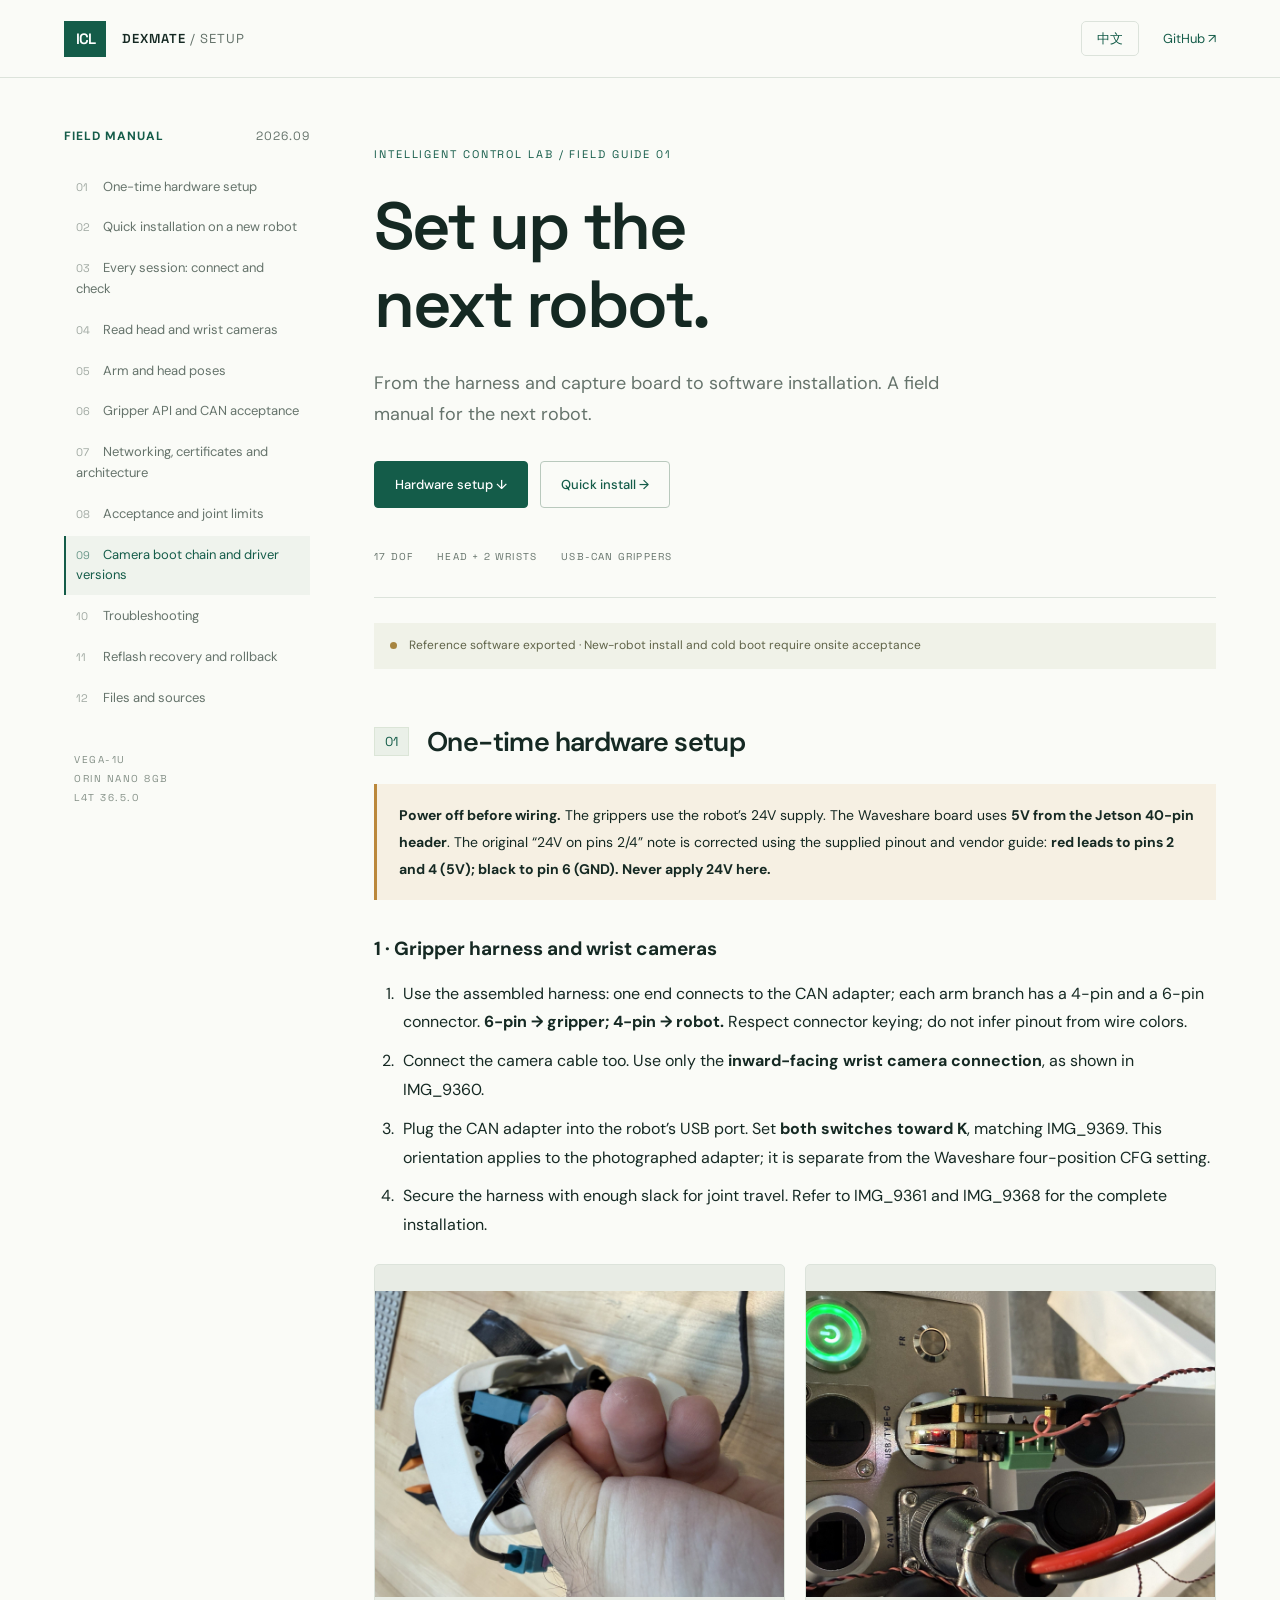
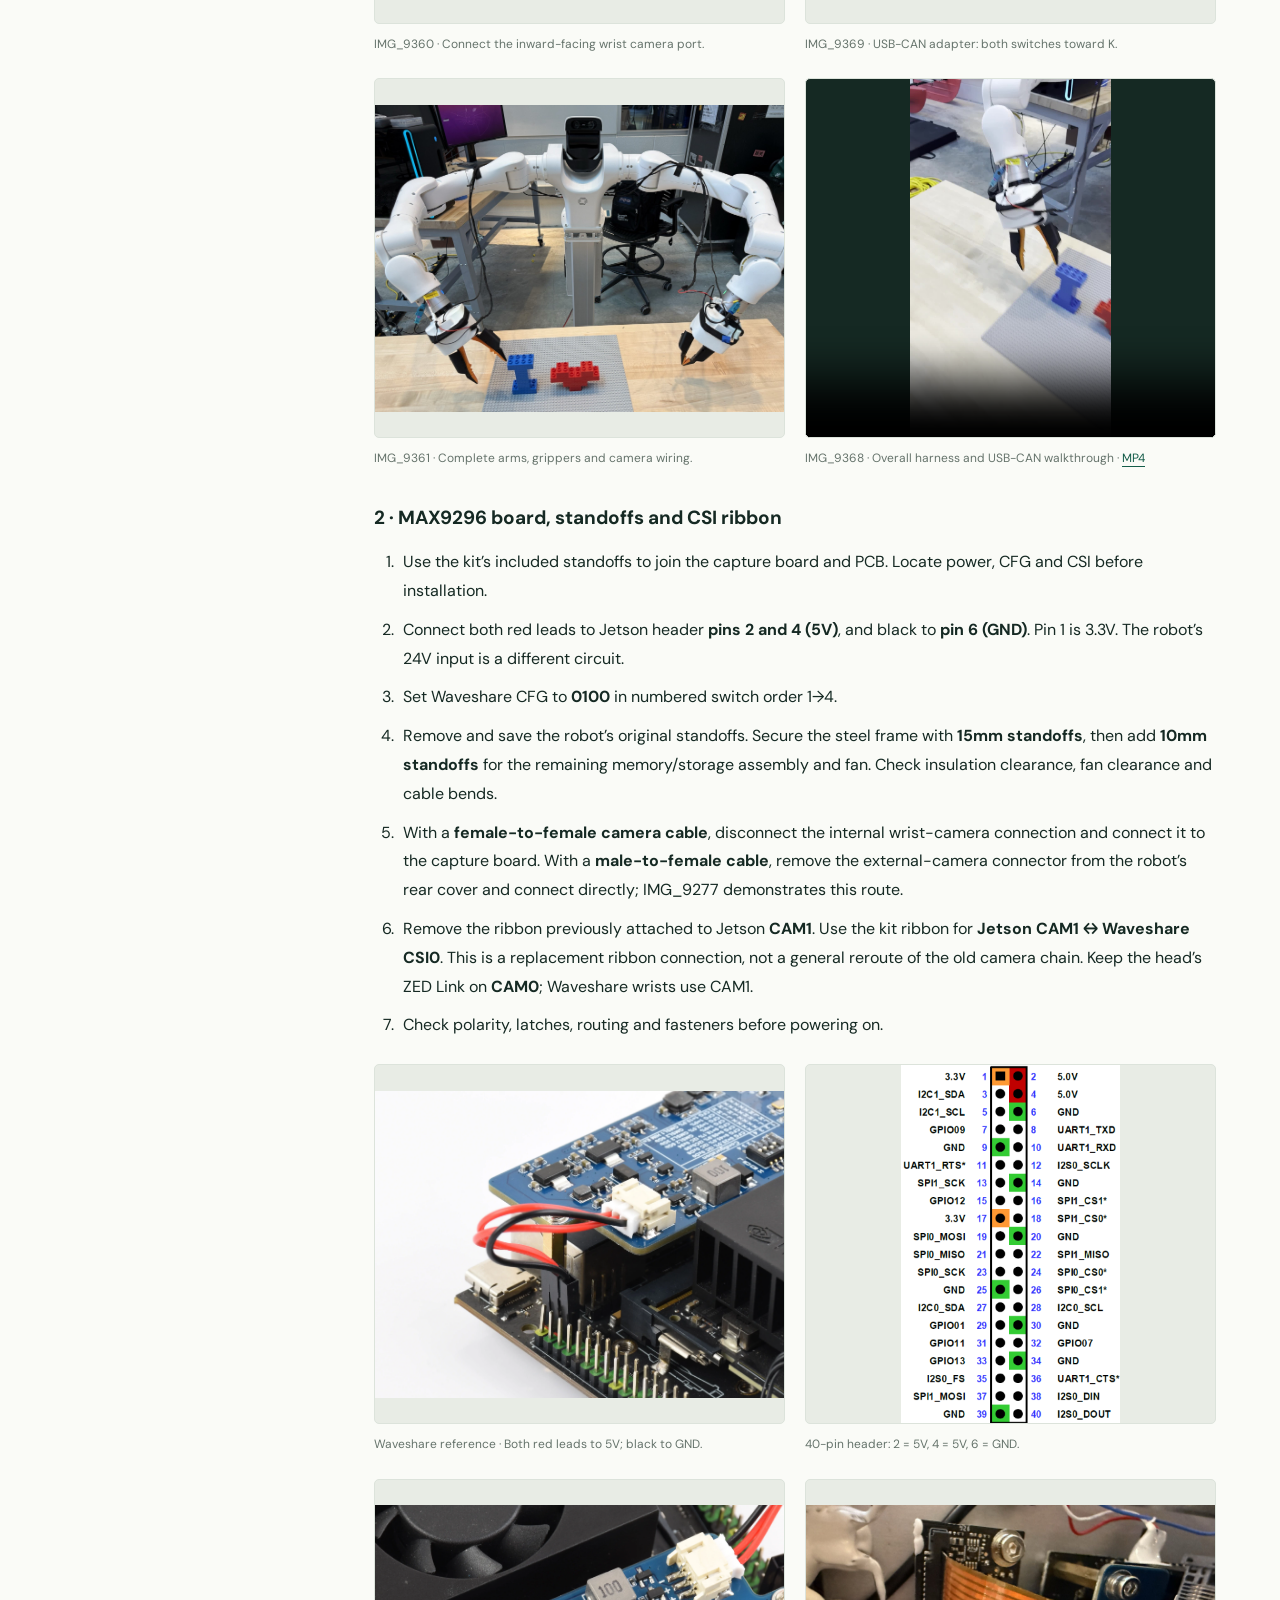
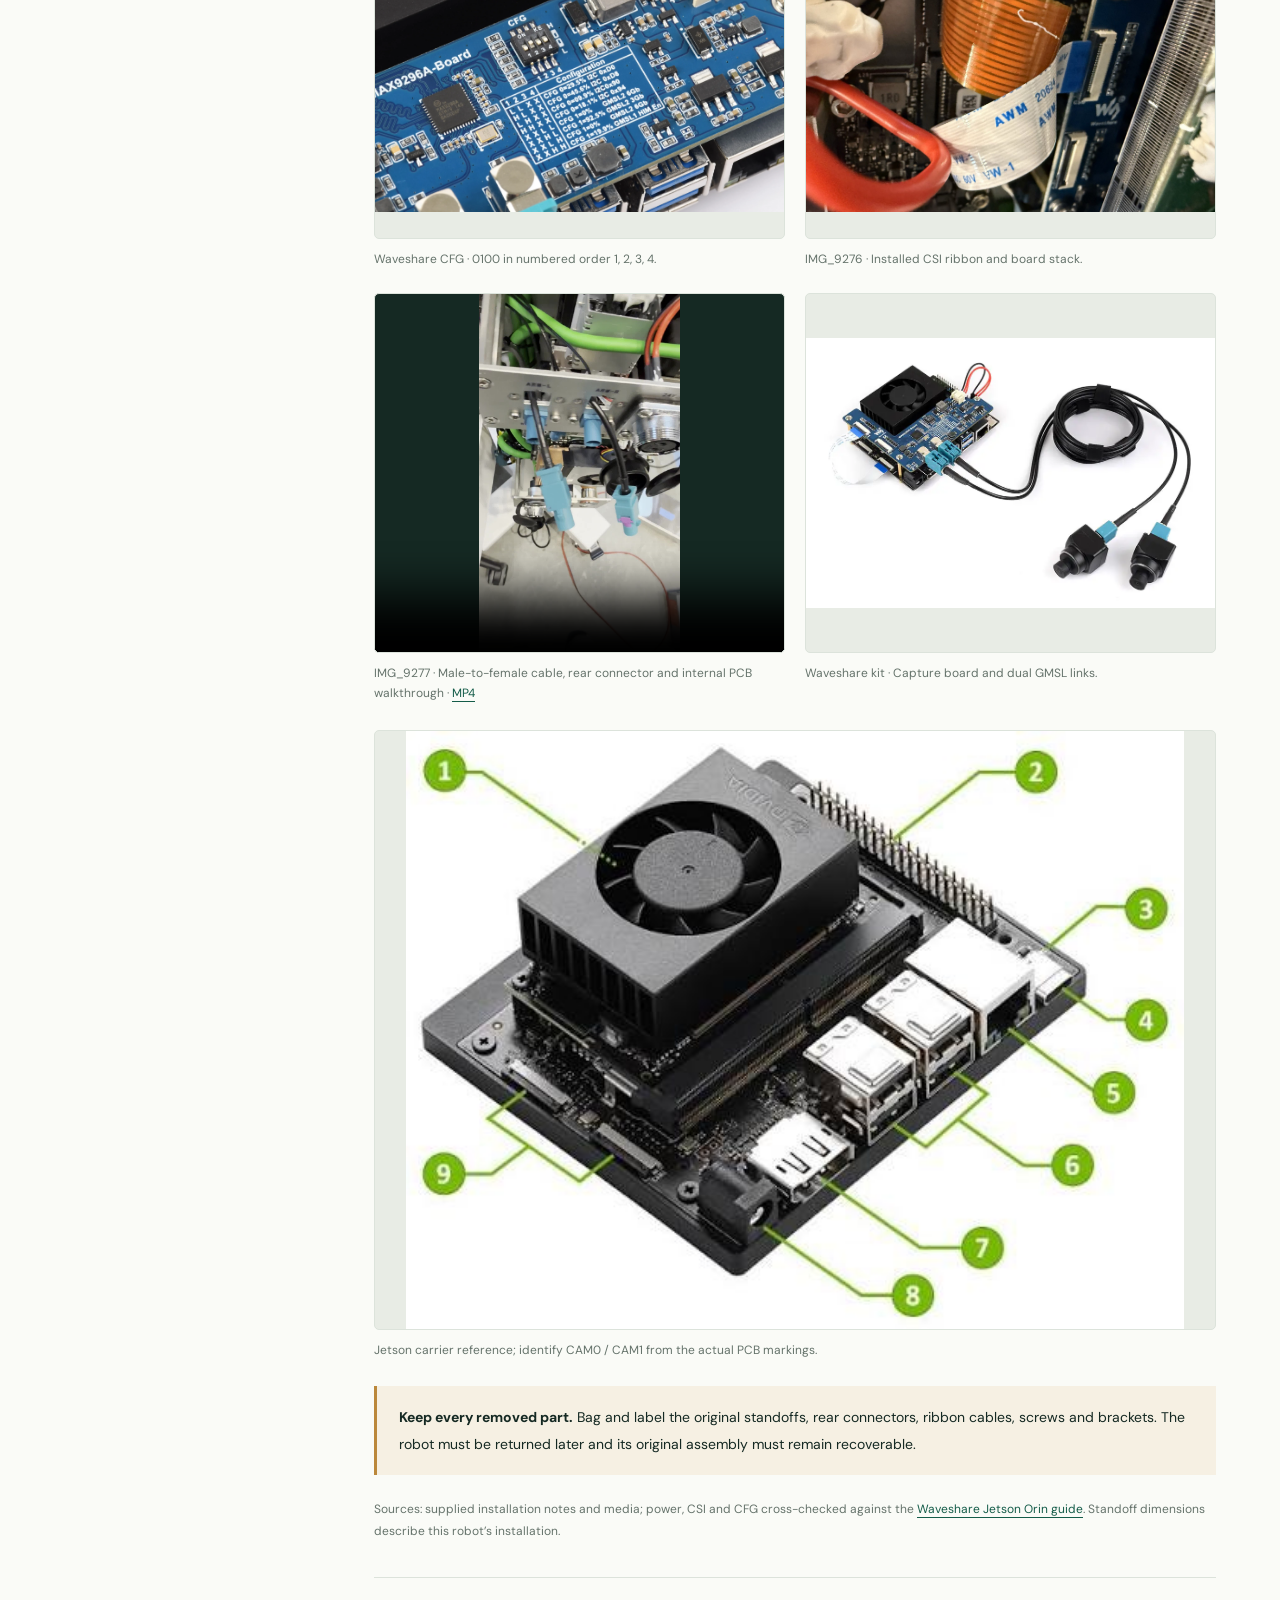
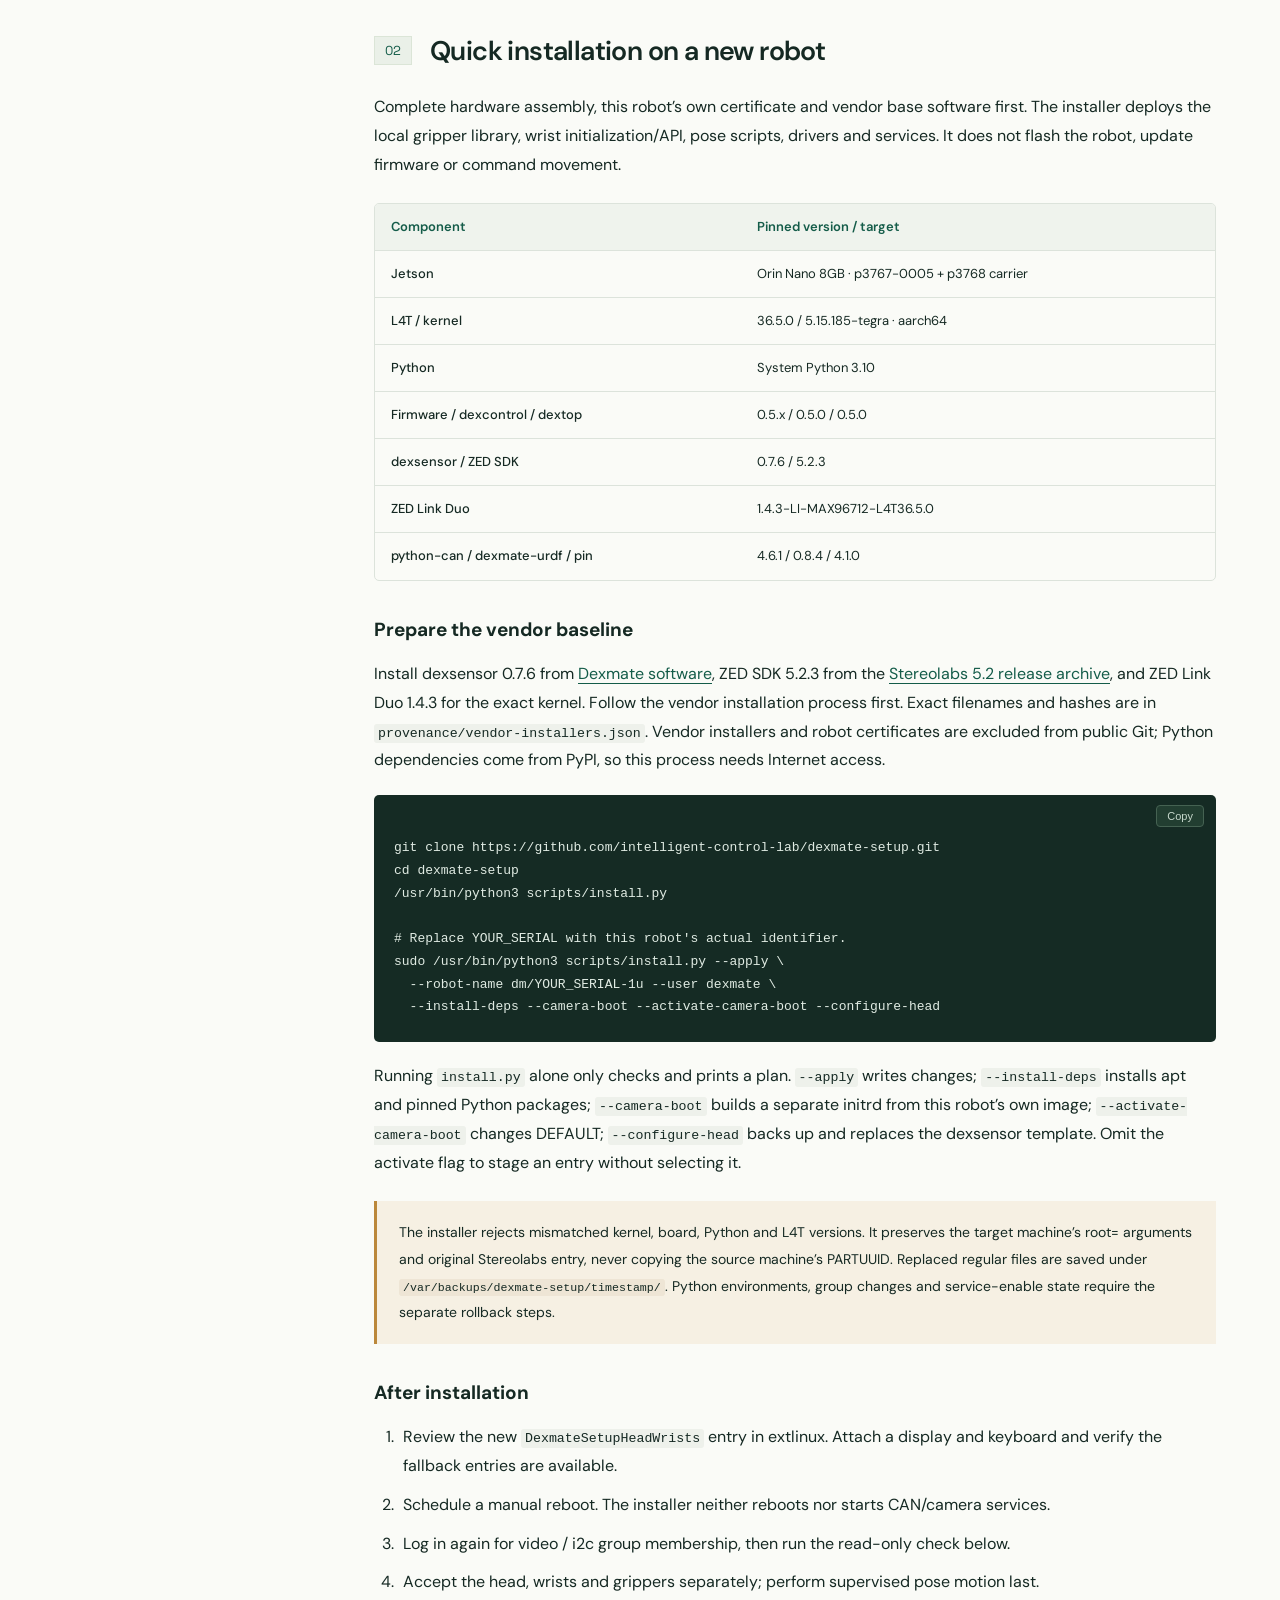
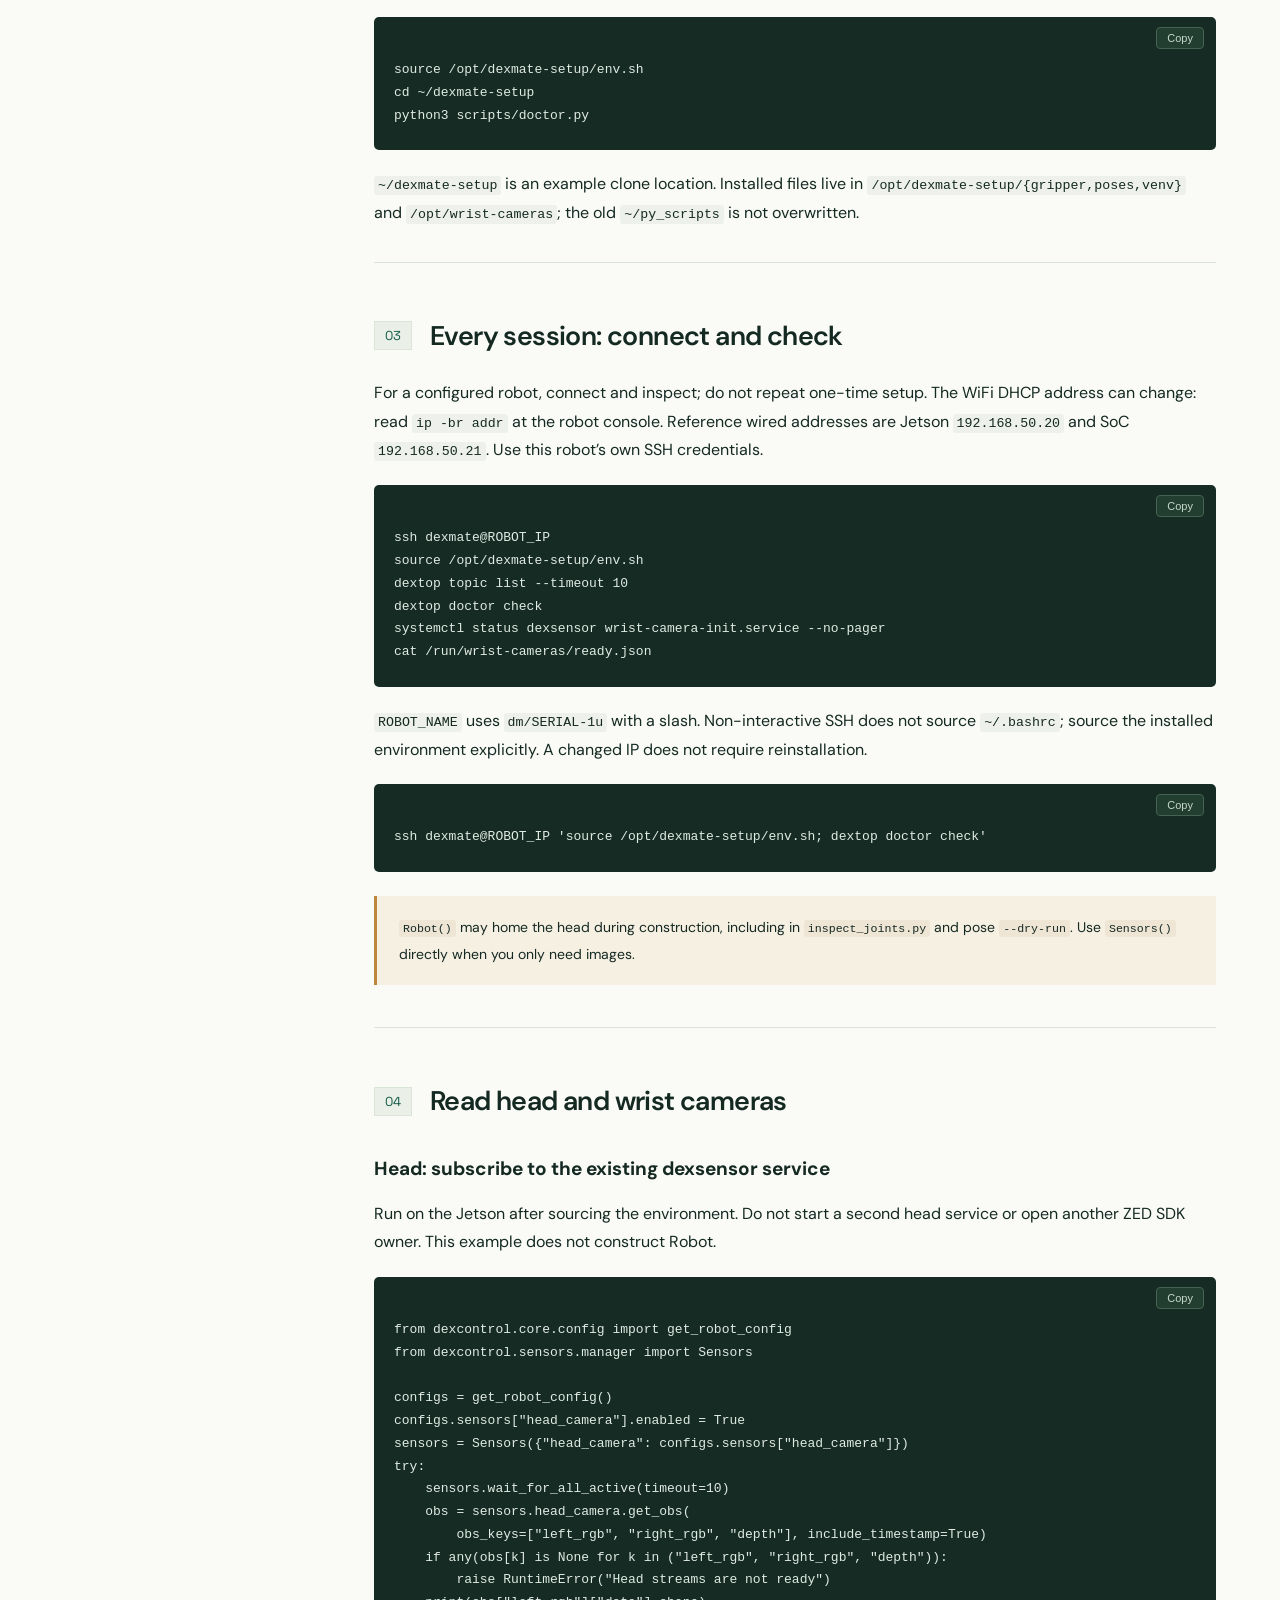
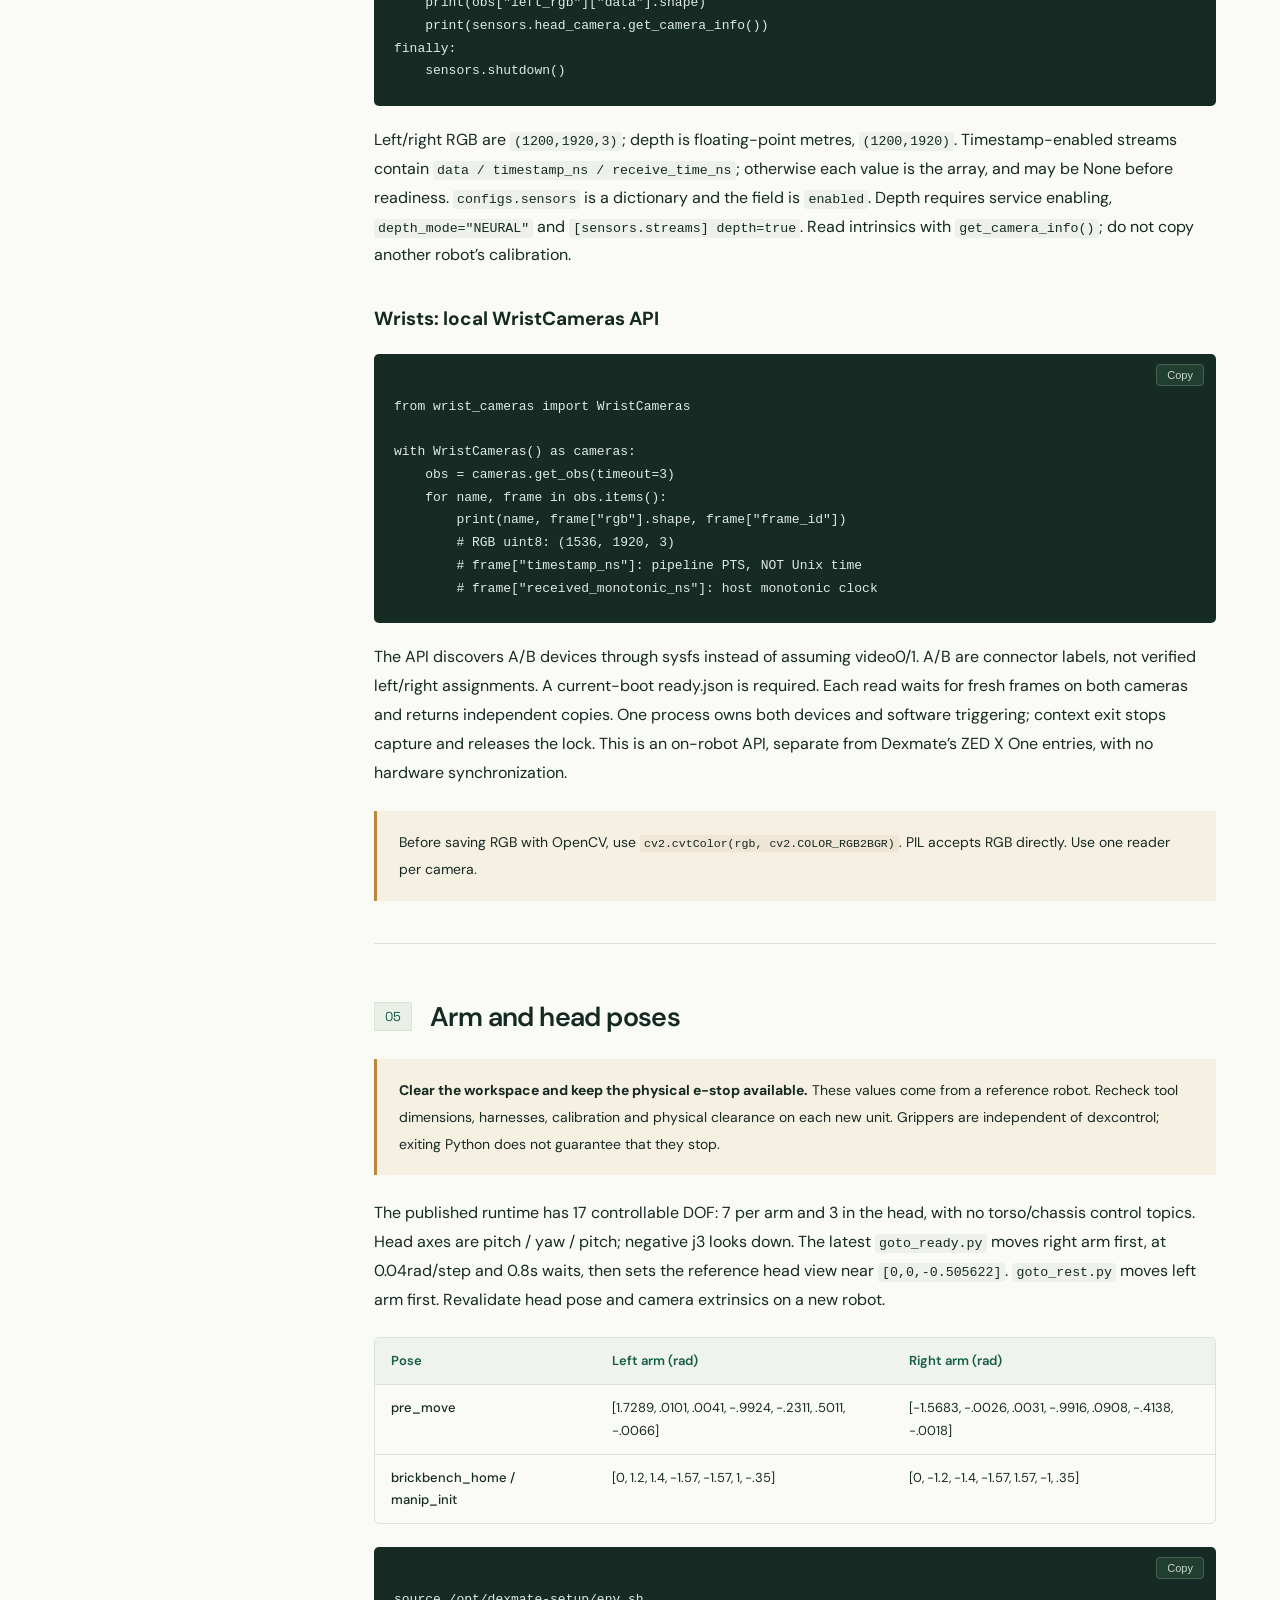
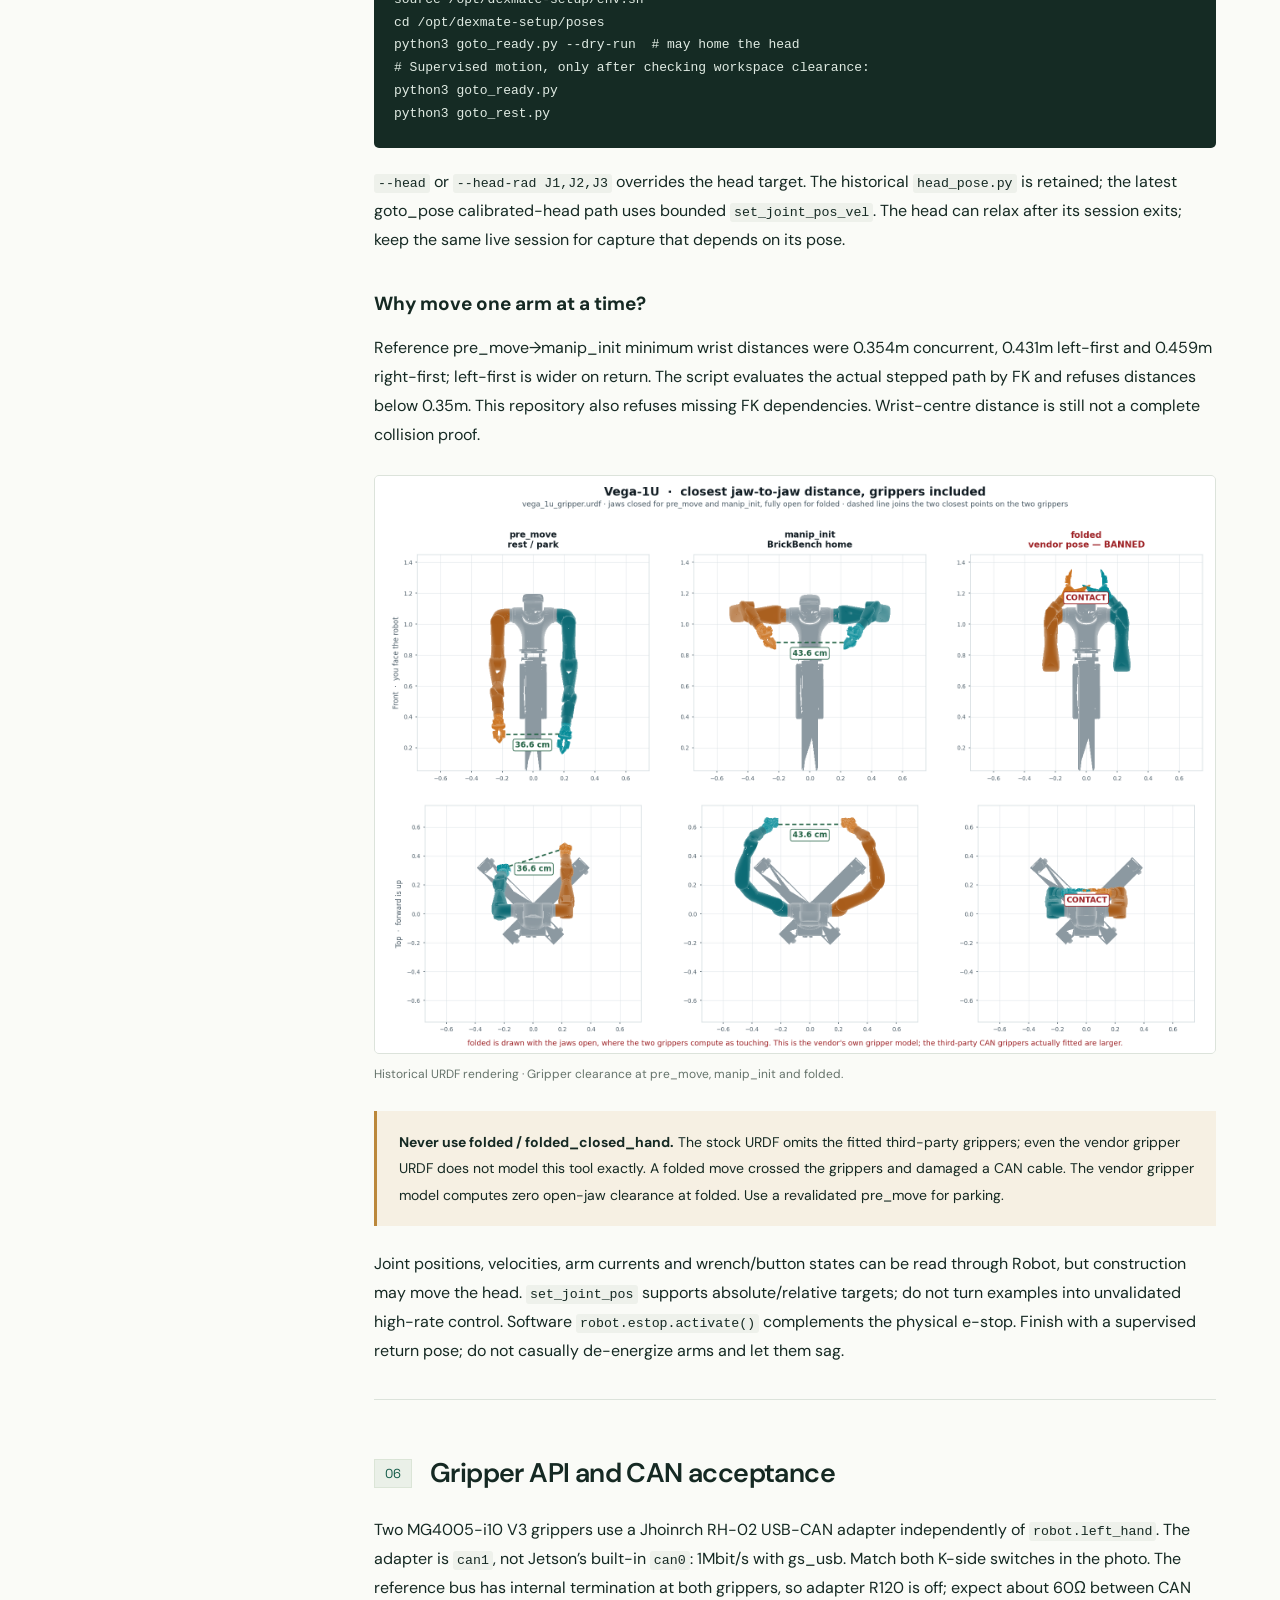
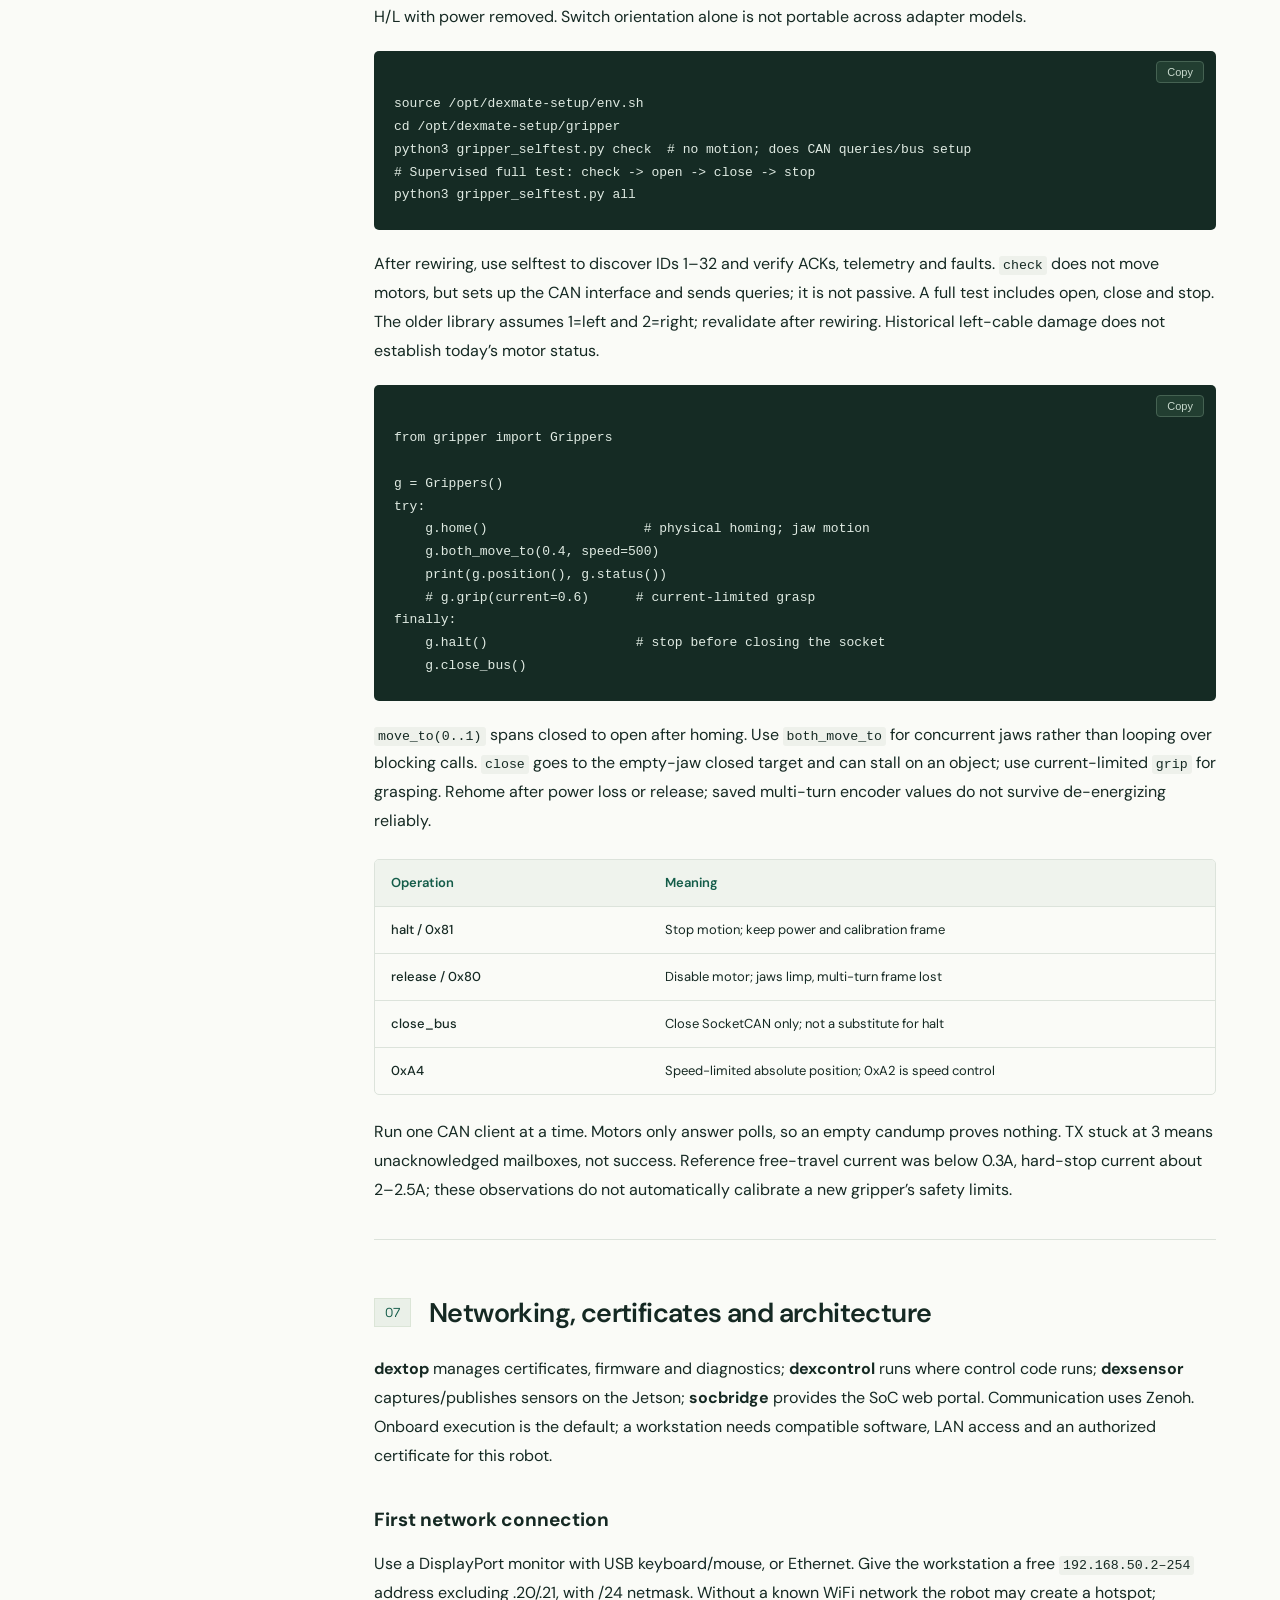
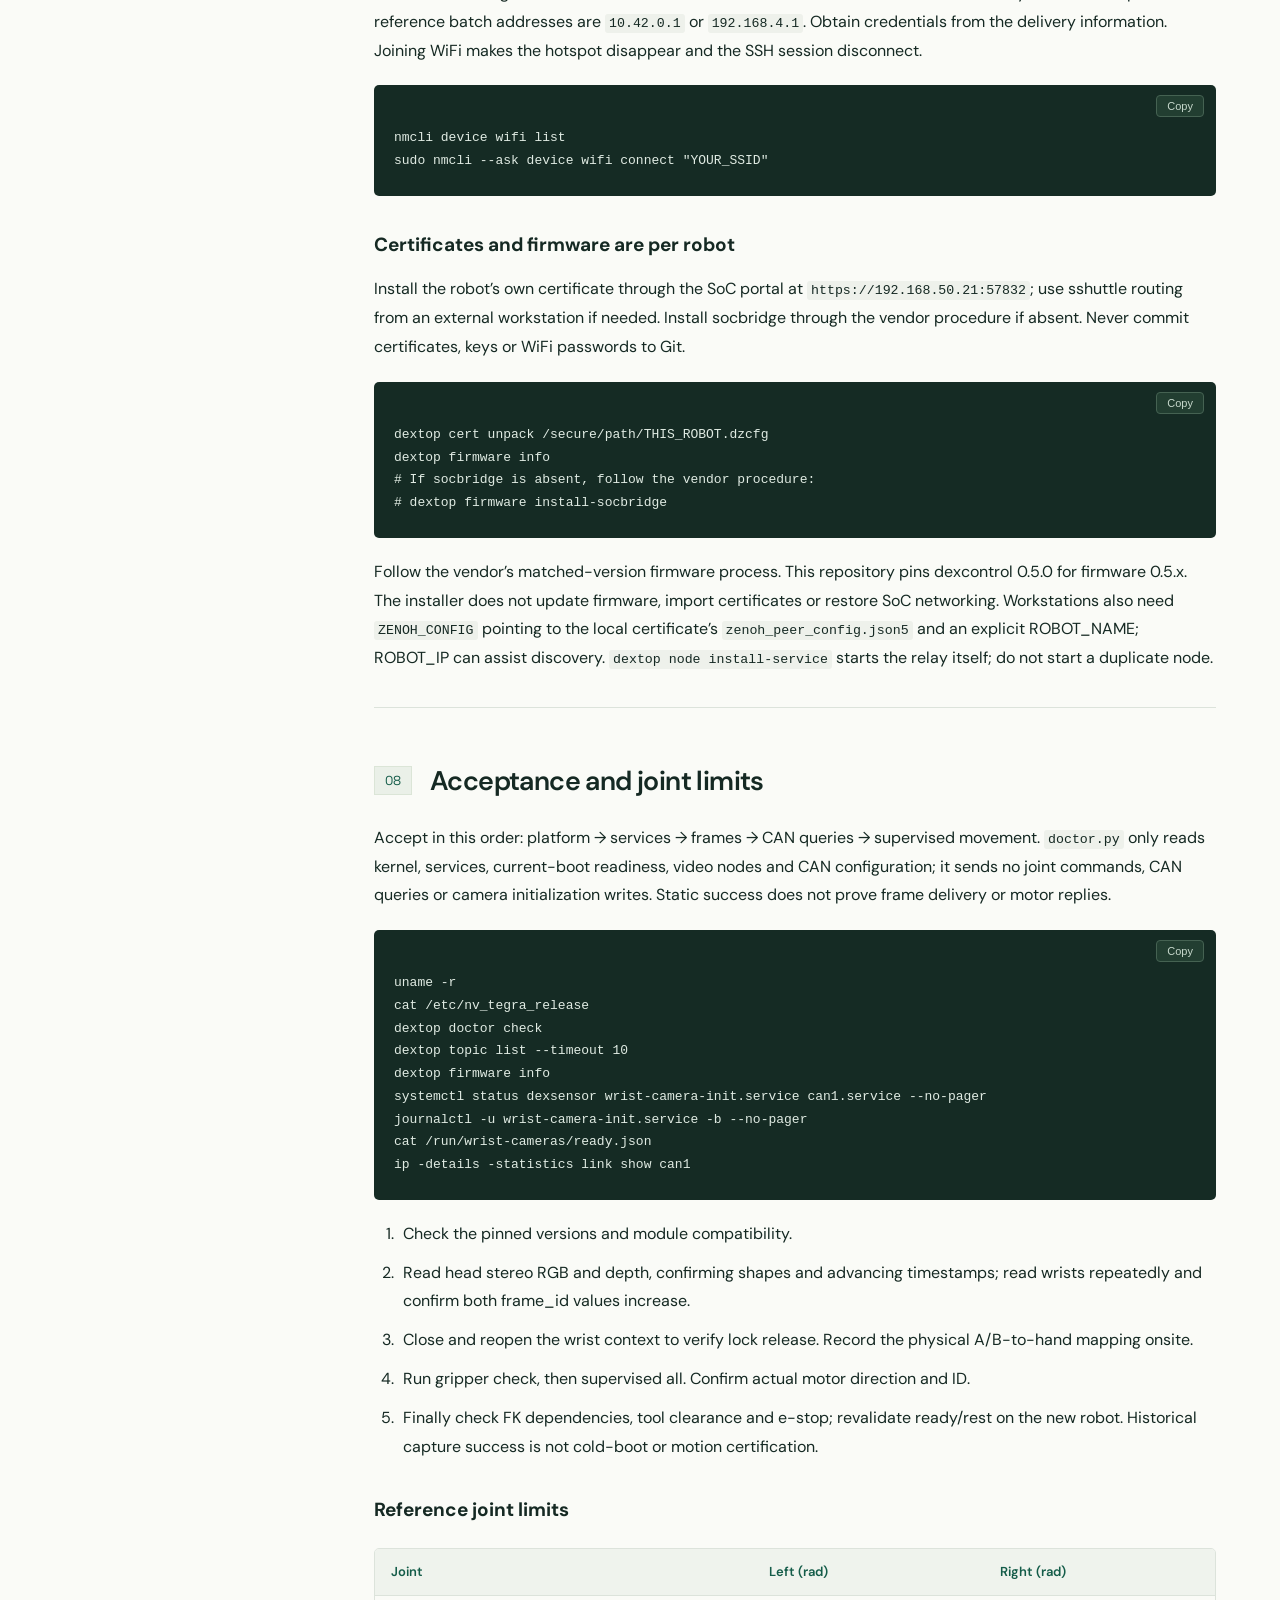
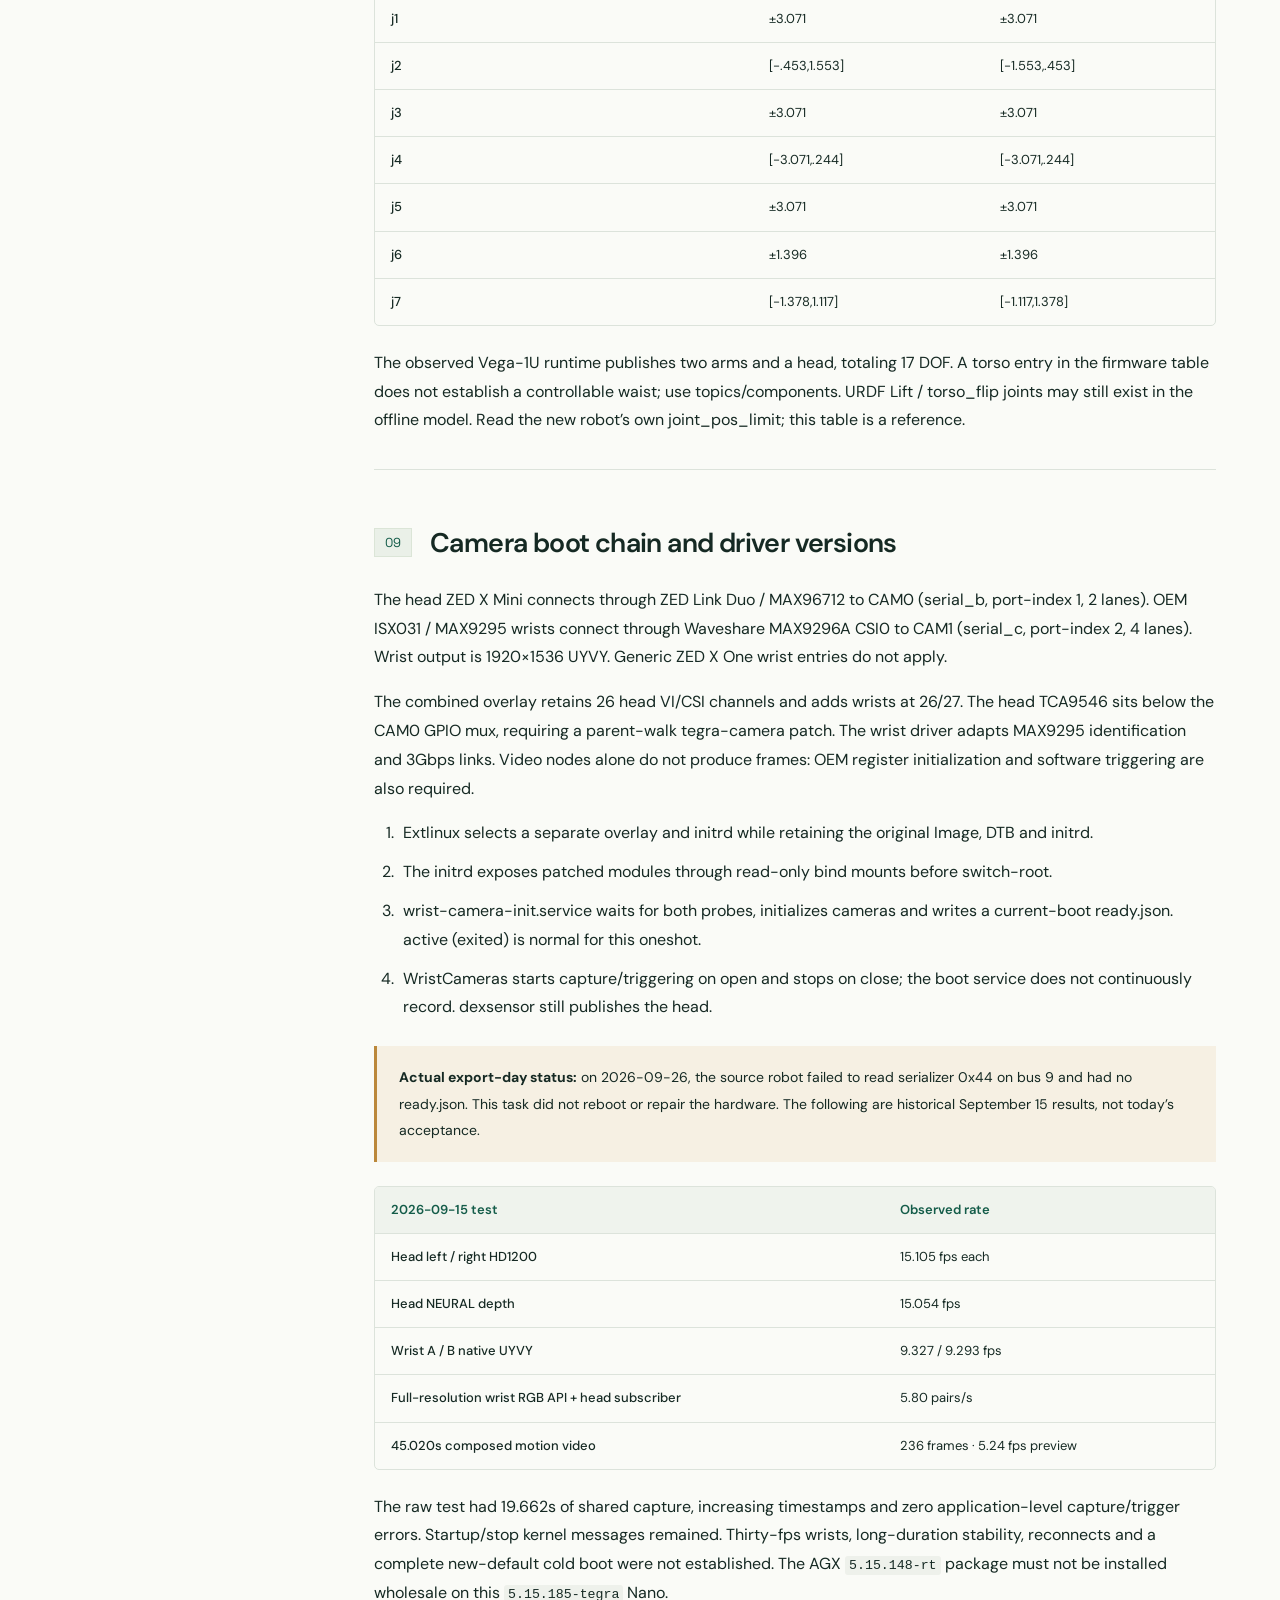
==== docs/en.html @ da92afb3 "Add robot setup kit and bilingual illustrated manual" ====
<!doctype html>
<html lang="en"><head><meta charset="utf-8"><meta name="viewport" content="width=device-width,initial-scale=1"><meta name="description" content="From the harness and capture board to software installation. A field manual for the next robot."><title>Vega-1U Setup & Field Manual · ICL</title><link rel="stylesheet" href="style.css"><link rel="alternate" hreflang="zh-CN" href="index.html"></head>
<body><a class="skip" href="#main">Skip to content</a>
<header><a class="brand" href="en.html"><span class="brand-mark">ICL</span><span>DEXMATE <b>/ SETUP</b></span></a><div class="header-links"><a class="language" href="index.html">中文</a><a href="https://github.com/intelligent-control-lab/dexmate-setup">GitHub ↗</a></div></header>
<div class="layout"><aside class="sidebar"><div class="side-title">FIELD MANUAL <span>2026.09</span></div><nav aria-label="Chapters"><a href="#hardware"><span>01</span>One-time hardware setup</a><a href="#install"><span>02</span>Quick installation on a new robot</a><a href="#session"><span>03</span>Every session: connect and check</a><a href="#sensors"><span>04</span>Read head and wrist cameras</a><a href="#poses"><span>05</span>Arm and head poses</a><a href="#grippers"><span>06</span>Gripper API and CAN acceptance</a><a href="#network"><span>07</span>Networking, certificates and architecture</a><a href="#acceptance"><span>08</span>Acceptance and joint limits</a><a href="#camera-boot"><span>09</span>Camera boot chain and driver versions</a><a href="#troubleshooting"><span>10</span>Troubleshooting</a><a href="#recovery"><span>11</span>Reflash recovery and rollback</a><a href="#sources"><span>12</span>Files and sources</a></nav><div class="side-note">VEGA-1U<br>ORIN NANO 8GB<br>L4T 36.5.0</div></aside>
<main id="main"><div class="hero"><div class="eyebrow">INTELLIGENT CONTROL LAB / FIELD GUIDE 01</div><h1>Set up the<br>next robot.</h1><p class="lead">From the harness and capture board to software installation. A field manual for the next robot.</p><div class="hero-actions"><a class="button" href="#hardware">Hardware setup ↓</a><a class="button secondary" href="#install">Quick install →</a></div><div class="hero-meta"><span>17 DOF</span><span>HEAD + 2 WRISTS</span><span>USB-CAN GRIPPERS</span></div></div>
<div class="status"><span class="status-dot"></span>Reference software exported · New-robot install and cold boot require onsite acceptance</div><section id="hardware"><div class="section-head"><span>01</span><h2>One-time hardware setup</h2></div><aside class="note"><strong>Power off before wiring.</strong> The grippers use the robot’s 24V supply. The Waveshare board uses <strong>5V from the Jetson 40-pin header</strong>. The original “24V on pins 2/4” note is corrected using the supplied pinout and vendor guide: <strong>red leads to pins 2 and 4 (5V); black to pin 6 (GND). Never apply 24V here.</strong></aside><h3>1 · Gripper harness and wrist cameras</h3><ol><li>Use the assembled harness: one end connects to the CAN adapter; each arm branch has a 4-pin and a 6-pin connector. <strong>6-pin → gripper; 4-pin → robot.</strong> Respect connector keying; do not infer pinout from wire colors.</li><li>Connect the camera cable too. Use only the <strong>inward-facing wrist camera connection</strong>, as shown in IMG_9360.</li><li>Plug the CAN adapter into the robot’s USB port. Set <strong>both switches toward K</strong>, matching IMG_9369. This orientation applies to the photographed adapter; it is separate from the Waveshare four-position CFG setting.</li><li>Secure the harness with enough slack for joint travel. Refer to IMG_9361 and IMG_9368 for the complete installation.</li></ol><div class="gallery"><figure><a href="assets/IMG_9360.jpg" target="_blank" rel="noopener"><img src="assets/IMG_9360.jpg" alt="IMG_9360 · Connect the inward-facing wrist camera port." width="1800" height="1350" loading="lazy"></a><figcaption>IMG_9360 · Connect the inward-facing wrist camera port.</figcaption></figure><figure><a href="assets/IMG_9369.jpg" target="_blank" rel="noopener"><img src="assets/IMG_9369.jpg" alt="IMG_9369 · USB-CAN adapter: both switches toward K." width="1800" height="1350" loading="lazy"></a><figcaption>IMG_9369 · USB-CAN adapter: both switches toward K.</figcaption></figure></div><div class="gallery"><figure><a href="assets/IMG_9361.jpg" target="_blank" rel="noopener"><img src="assets/IMG_9361.jpg" alt="IMG_9361 · Complete arms, grippers and camera wiring." width="1800" height="1350" loading="lazy"></a><figcaption>IMG_9361 · Complete arms, grippers and camera wiring.</figcaption></figure><figure><video controls playsinline preload="metadata" width="720" height="1280" poster="assets/IMG_9368-poster.jpg"><source src="assets/IMG_9368.mp4" type="video/mp4"></video><figcaption>IMG_9368 · Overall harness and USB-CAN walkthrough · <a href="assets/IMG_9368.mp4" download>MP4</a></figcaption></figure></div><h3>2 · MAX9296 board, standoffs and CSI ribbon</h3><ol><li>Use the kit’s included standoffs to join the capture board and PCB. Locate power, CFG and CSI before installation.</li><li>Connect both red leads to Jetson header <strong>pins 2 and 4 (5V)</strong>, and black to <strong>pin 6 (GND)</strong>. Pin 1 is 3.3V. The robot’s 24V input is a different circuit.</li><li>Set Waveshare CFG to <strong>0100</strong> in numbered switch order 1→4.</li><li>Remove and save the robot’s original standoffs. Secure the steel frame with <strong>15mm standoffs</strong>, then add <strong>10mm standoffs</strong> for the remaining memory/storage assembly and fan. Check insulation clearance, fan clearance and cable bends.</li><li>With a <strong>female-to-female camera cable</strong>, disconnect the internal wrist-camera connection and connect it to the capture board. With a <strong>male-to-female cable</strong>, remove the external-camera connector from the robot’s rear cover and connect directly; IMG_9277 demonstrates this route.</li><li>Remove the ribbon previously attached to Jetson <strong>CAM1</strong>. Use the kit ribbon for <strong>Jetson CAM1 ↔ Waveshare CSI0</strong>. This is a replacement ribbon connection, not a general reroute of the old camera chain. Keep the head’s ZED Link on <strong>CAM0</strong>; Waveshare wrists use CAM1.</li><li>Check polarity, latches, routing and fasteners before powering on.</li></ol><div class="gallery"><figure><a href="assets/waveshare-power.webp" target="_blank" rel="noopener"><img src="assets/waveshare-power.webp" alt="Waveshare reference · Both red leads to 5V; black to GND." width="3422" height="2567" loading="lazy"></a><figcaption>Waveshare reference · Both red leads to 5V; black to GND.</figcaption></figure><figure><a href="assets/jetson-pinout.png" target="_blank" rel="noopener"><img src="assets/jetson-pinout.png" alt="40-pin header: 2 = 5V, 4 = 5V, 6 = GND." width="329" height="537" loading="lazy"></a><figcaption>40-pin header: 2 = 5V, 4 = 5V, 6 = GND.</figcaption></figure></div><div class="gallery"><figure><a href="assets/waveshare-switch.webp" target="_blank" rel="noopener"><img src="assets/waveshare-switch.webp" alt="Waveshare CFG · 0100 in numbered order 1, 2, 3, 4." width="3777" height="2832" loading="lazy"></a><figcaption>Waveshare CFG · 0100 in numbered order 1, 2, 3, 4.</figcaption></figure><figure><a href="assets/IMG_9276.jpg" target="_blank" rel="noopener"><img src="assets/IMG_9276.jpg" alt="IMG_9276 · Installed CSI ribbon and board stack." width="1800" height="1350" loading="lazy"></a><figcaption>IMG_9276 · Installed CSI ribbon and board stack.</figcaption></figure></div><div class="gallery"><figure><video controls playsinline preload="metadata" width="720" height="1280" poster="assets/IMG_9277-poster.jpg"><source src="assets/IMG_9277.mp4" type="video/mp4"></video><figcaption>IMG_9277 · Male-to-female cable, rear connector and internal PCB walkthrough · <a href="assets/IMG_9277.mp4" download>MP4</a></figcaption></figure><figure><a href="assets/waveshare-kit.webp" target="_blank" rel="noopener"><img src="assets/waveshare-kit.webp" alt="Waveshare kit · Capture board and dual GMSL links." width="880" height="583" loading="lazy"></a><figcaption>Waveshare kit · Capture board and dual GMSL links.</figcaption></figure></div><figure><a href="assets/jetson-board.jpg" target="_blank" rel="noopener"><img src="assets/jetson-board.jpg" alt="Jetson carrier reference; identify CAM0 / CAM1 from the actual PCB markings." width="510" height="392" loading="lazy"></a><figcaption>Jetson carrier reference; identify CAM0 / CAM1 from the actual PCB markings.</figcaption></figure><aside class="note"><strong>Keep every removed part.</strong> Bag and label the original standoffs, rear connectors, ribbon cables, screws and brackets. The robot must be returned later and its original assembly must remain recoverable.</aside><p class="source">Sources: supplied installation notes and media; power, CSI and CFG cross-checked against the <a href="https://docs.waveshare.com/MAX9296-GMSL-Deser-Module/Jetson-Orin">Waveshare Jetson Orin guide</a>. Standoff dimensions describe this robot’s installation.</p></section><section id="install"><div class="section-head"><span>02</span><h2>Quick installation on a new robot</h2></div><p>Complete hardware assembly, this robot’s own certificate and vendor base software first. The installer deploys the local gripper library, wrist initialization/API, pose scripts, drivers and services. It does not flash the robot, update firmware or command movement.</p><div class="table-wrap"><table><thead><tr><th>Component</th><th>Pinned version / target</th></tr></thead><tbody><tr><td>Jetson</td><td>Orin Nano 8GB · p3767-0005 + p3768 carrier</td></tr><tr><td>L4T / kernel</td><td>36.5.0 / 5.15.185-tegra · aarch64</td></tr><tr><td>Python</td><td>System Python 3.10</td></tr><tr><td>Firmware / dexcontrol / dextop</td><td>0.5.x / 0.5.0 / 0.5.0</td></tr><tr><td>dexsensor / ZED SDK</td><td>0.7.6 / 5.2.3</td></tr><tr><td>ZED Link Duo</td><td>1.4.3-LI-MAX96712-L4T36.5.0</td></tr><tr><td>python-can / dexmate-urdf / pin</td><td>4.6.1 / 0.8.4 / 4.1.0</td></tr></tbody></table></div><h3>Prepare the vendor baseline</h3><p>Install dexsensor 0.7.6 from <a href="https://software.dexmate.ai/packages/dexsensor">Dexmate software</a>, ZED SDK 5.2.3 from the <a href="https://www.stereolabs.com/developers/release/5.2">Stereolabs 5.2 release archive</a>, and ZED Link Duo 1.4.3 for the exact kernel. Follow the vendor installation process first. Exact filenames and hashes are in <code>provenance/vendor-installers.json</code>. Vendor installers and robot certificates are excluded from public Git; Python dependencies come from PyPI, so this process needs Internet access.</p><div class="code"><button class="copy" type="button">Copy</button><pre><code>git clone https://github.com/intelligent-control-lab/dexmate-setup.git
cd dexmate-setup
/usr/bin/python3 scripts/install.py

# Replace YOUR_SERIAL with this robot&#x27;s actual identifier.
sudo /usr/bin/python3 scripts/install.py --apply \
  --robot-name dm/YOUR_SERIAL-1u --user dexmate \
  --install-deps --camera-boot --activate-camera-boot --configure-head</code></pre></div><p>Running <code>install.py</code> alone only checks and prints a plan. <code>--apply</code> writes changes; <code>--install-deps</code> installs apt and pinned Python packages; <code>--camera-boot</code> builds a separate initrd from this robot’s own image; <code>--activate-camera-boot</code> changes DEFAULT; <code>--configure-head</code> backs up and replaces the dexsensor template. Omit the activate flag to stage an entry without selecting it.</p><aside class="note">The installer rejects mismatched kernel, board, Python and L4T versions. It preserves the target machine’s root= arguments and original Stereolabs entry, never copying the source machine’s PARTUUID. Replaced regular files are saved under <code>/var/backups/dexmate-setup/timestamp/</code>. Python environments, group changes and service-enable state require the separate rollback steps.</aside><h3>After installation</h3><ol><li>Review the new <code>DexmateSetupHeadWrists</code> entry in extlinux. Attach a display and keyboard and verify the fallback entries are available.</li><li>Schedule a manual reboot. The installer neither reboots nor starts CAN/camera services.</li><li>Log in again for video / i2c group membership, then run the read-only check below.</li><li>Accept the head, wrists and grippers separately; perform supervised pose motion last.</li></ol><div class="code"><button class="copy" type="button">Copy</button><pre><code>source /opt/dexmate-setup/env.sh
cd ~/dexmate-setup
python3 scripts/doctor.py</code></pre></div><p><code>~/dexmate-setup</code> is an example clone location. Installed files live in <code>/opt/dexmate-setup/{gripper,poses,venv}</code> and <code>/opt/wrist-cameras</code>; the old <code>~/py_scripts</code> is not overwritten.</p></section><section id="session"><div class="section-head"><span>03</span><h2>Every session: connect and check</h2></div><p>For a configured robot, connect and inspect; do not repeat one-time setup. The WiFi DHCP address can change: read <code>ip -br addr</code> at the robot console. Reference wired addresses are Jetson <code>192.168.50.20</code> and SoC <code>192.168.50.21</code>. Use this robot’s own SSH credentials.</p><div class="code"><button class="copy" type="button">Copy</button><pre><code>ssh dexmate@ROBOT_IP
source /opt/dexmate-setup/env.sh
dextop topic list --timeout 10
dextop doctor check
systemctl status dexsensor wrist-camera-init.service --no-pager
cat /run/wrist-cameras/ready.json</code></pre></div><p><code>ROBOT_NAME</code> uses <code>dm/SERIAL-1u</code> with a slash. Non-interactive SSH does not source <code>~/.bashrc</code>; source the installed environment explicitly. A changed IP does not require reinstallation.</p><div class="code"><button class="copy" type="button">Copy</button><pre><code>ssh dexmate@ROBOT_IP &#x27;source /opt/dexmate-setup/env.sh; dextop doctor check&#x27;</code></pre></div><aside class="note"><code>Robot()</code> may home the head during construction, including in <code>inspect_joints.py</code> and pose <code>--dry-run</code>. Use <code>Sensors()</code> directly when you only need images.</aside></section><section id="sensors"><div class="section-head"><span>04</span><h2>Read head and wrist cameras</h2></div><h3>Head: subscribe to the existing dexsensor service</h3><p>Run on the Jetson after sourcing the environment. Do not start a second head service or open another ZED SDK owner. This example does not construct Robot.</p><div class="code"><button class="copy" type="button">Copy</button><pre><code>from dexcontrol.core.config import get_robot_config
from dexcontrol.sensors.manager import Sensors

configs = get_robot_config()
configs.sensors[&quot;head_camera&quot;].enabled = True
sensors = Sensors({&quot;head_camera&quot;: configs.sensors[&quot;head_camera&quot;]})
try:
    sensors.wait_for_all_active(timeout=10)
    obs = sensors.head_camera.get_obs(
        obs_keys=[&quot;left_rgb&quot;, &quot;right_rgb&quot;, &quot;depth&quot;], include_timestamp=True)
    if any(obs[k] is None for k in (&quot;left_rgb&quot;, &quot;right_rgb&quot;, &quot;depth&quot;)):
        raise RuntimeError(&quot;Head streams are not ready&quot;)
    print(obs[&quot;left_rgb&quot;][&quot;data&quot;].shape)
    print(sensors.head_camera.get_camera_info())
finally:
    sensors.shutdown()</code></pre></div><p>Left/right RGB are <code>(1200,1920,3)</code>; depth is floating-point metres, <code>(1200,1920)</code>. Timestamp-enabled streams contain <code>data / timestamp_ns / receive_time_ns</code>; otherwise each value is the array, and may be None before readiness. <code>configs.sensors</code> is a dictionary and the field is <code>enabled</code>. Depth requires service enabling, <code>depth_mode="NEURAL"</code> and <code>[sensors.streams] depth=true</code>. Read intrinsics with <code>get_camera_info()</code>; do not copy another robot’s calibration.</p><h3>Wrists: local WristCameras API</h3><div class="code"><button class="copy" type="button">Copy</button><pre><code>from wrist_cameras import WristCameras

with WristCameras() as cameras:
    obs = cameras.get_obs(timeout=3)
    for name, frame in obs.items():
        print(name, frame[&quot;rgb&quot;].shape, frame[&quot;frame_id&quot;])
        # RGB uint8: (1536, 1920, 3)
        # frame[&quot;timestamp_ns&quot;]: pipeline PTS, NOT Unix time
        # frame[&quot;received_monotonic_ns&quot;]: host monotonic clock</code></pre></div><p>The API discovers A/B devices through sysfs instead of assuming video0/1. A/B are connector labels, not verified left/right assignments. A current-boot ready.json is required. Each read waits for fresh frames on both cameras and returns independent copies. One process owns both devices and software triggering; context exit stops capture and releases the lock. This is an on-robot API, separate from Dexmate’s ZED X One entries, with no hardware synchronization.</p><aside class="note">Before saving RGB with OpenCV, use <code>cv2.cvtColor(rgb, cv2.COLOR_RGB2BGR)</code>. PIL accepts RGB directly. Use one reader per camera.</aside></section><section id="poses"><div class="section-head"><span>05</span><h2>Arm and head poses</h2></div><aside class="note"><strong>Clear the workspace and keep the physical e-stop available.</strong> These values come from a reference robot. Recheck tool dimensions, harnesses, calibration and physical clearance on each new unit. Grippers are independent of dexcontrol; exiting Python does not guarantee that they stop.</aside><p>The published runtime has 17 controllable DOF: 7 per arm and 3 in the head, with no torso/chassis control topics. Head axes are pitch / yaw / pitch; negative j3 looks down. The latest <code>goto_ready.py</code> moves right arm first, at 0.04rad/step and 0.8s waits, then sets the reference head view near <code>[0,0,-0.505622]</code>. <code>goto_rest.py</code> moves left arm first. Revalidate head pose and camera extrinsics on a new robot.</p><div class="table-wrap"><table><thead><tr><th>Pose</th><th>Left arm (rad)</th><th>Right arm (rad)</th></tr></thead><tbody><tr><td>pre_move</td><td>[1.7289, .0101, .0041, -.9924, -.2311, .5011, -.0066]</td><td>[-1.5683, -.0026, .0031, -.9916, .0908, -.4138, -.0018]</td></tr><tr><td>brickbench_home / manip_init</td><td>[0, 1.2, 1.4, -1.57, -1.57, 1, -.35]</td><td>[0, -1.2, -1.4, -1.57, 1.57, -1, .35]</td></tr></tbody></table></div><div class="code"><button class="copy" type="button">Copy</button><pre><code>source /opt/dexmate-setup/env.sh
cd /opt/dexmate-setup/poses
python3 goto_ready.py --dry-run  # may home the head
# Supervised motion, only after checking workspace clearance:
python3 goto_ready.py
python3 goto_rest.py</code></pre></div><p><code>--head</code> or <code>--head-rad J1,J2,J3</code> overrides the head target. The historical <code>head_pose.py</code> is retained; the latest goto_pose calibrated-head path uses bounded <code>set_joint_pos_vel</code>. The head can relax after its session exits; keep the same live session for capture that depends on its pose.</p><h3>Why move one arm at a time?</h3><p>Reference pre_move→manip_init minimum wrist distances were 0.354m concurrent, 0.431m left-first and 0.459m right-first; left-first is wider on return. The script evaluates the actual stepped path by FK and refuses distances below 0.35m. This repository also refuses missing FK dependencies. Wrist-centre distance is still not a complete collision proof.</p><figure><a href="assets/pose-reference-1.png" target="_blank" rel="noopener"><img src="assets/pose-reference-1.png" alt="Historical URDF rendering · Gripper clearance at pre_move, manip_init and folded." width="2010" height="1380" loading="lazy"></a><figcaption>Historical URDF rendering · Gripper clearance at pre_move, manip_init and folded.</figcaption></figure><aside class="note"><strong>Never use folded / folded_closed_hand.</strong> The stock URDF omits the fitted third-party grippers; even the vendor gripper URDF does not model this tool exactly. A folded move crossed the grippers and damaged a CAN cable. The vendor gripper model computes zero open-jaw clearance at folded. Use a revalidated pre_move for parking.</aside><p>Joint positions, velocities, arm currents and wrench/button states can be read through Robot, but construction may move the head. <code>set_joint_pos</code> supports absolute/relative targets; do not turn examples into unvalidated high-rate control. Software <code>robot.estop.activate()</code> complements the physical e-stop. Finish with a supervised return pose; do not casually de-energize arms and let them sag.</p></section><section id="grippers"><div class="section-head"><span>06</span><h2>Gripper API and CAN acceptance</h2></div><p>Two MG4005-i10 V3 grippers use a Jhoinrch RH-02 USB-CAN adapter independently of <code>robot.left_hand</code>. The adapter is <code>can1</code>, not Jetson’s built-in <code>can0</code>: 1Mbit/s with gs_usb. Match both K-side switches in the photo. The reference bus has internal termination at both grippers, so adapter R120 is off; expect about 60Ω between CAN H/L with power removed. Switch orientation alone is not portable across adapter models.</p><div class="code"><button class="copy" type="button">Copy</button><pre><code>source /opt/dexmate-setup/env.sh
cd /opt/dexmate-setup/gripper
python3 gripper_selftest.py check  # no motion; does CAN queries/bus setup
# Supervised full test: check -&gt; open -&gt; close -&gt; stop
python3 gripper_selftest.py all</code></pre></div><p>After rewiring, use selftest to discover IDs 1–32 and verify ACKs, telemetry and faults. <code>check</code> does not move motors, but sets up the CAN interface and sends queries; it is not passive. A full test includes open, close and stop. The older library assumes 1=left and 2=right; revalidate after rewiring. Historical left-cable damage does not establish today’s motor status.</p><div class="code"><button class="copy" type="button">Copy</button><pre><code>from gripper import Grippers

g = Grippers()
try:
    g.home()                    # physical homing; jaw motion
    g.both_move_to(0.4, speed=500)
    print(g.position(), g.status())
    # g.grip(current=0.6)      # current-limited grasp
finally:
    g.halt()                   # stop before closing the socket
    g.close_bus()</code></pre></div><p><code>move_to(0..1)</code> spans closed to open after homing. Use <code>both_move_to</code> for concurrent jaws rather than looping over blocking calls. <code>close</code> goes to the empty-jaw closed target and can stall on an object; use current-limited <code>grip</code> for grasping. Rehome after power loss or release; saved multi-turn encoder values do not survive de-energizing reliably.</p><div class="table-wrap"><table><thead><tr><th>Operation</th><th>Meaning</th></tr></thead><tbody><tr><td>halt / 0x81</td><td>Stop motion; keep power and calibration frame</td></tr><tr><td>release / 0x80</td><td>Disable motor; jaws limp, multi-turn frame lost</td></tr><tr><td>close_bus</td><td>Close SocketCAN only; not a substitute for halt</td></tr><tr><td>0xA4</td><td>Speed-limited absolute position; 0xA2 is speed control</td></tr></tbody></table></div><p>Run one CAN client at a time. Motors only answer polls, so an empty candump proves nothing. TX stuck at 3 means unacknowledged mailboxes, not success. Reference free-travel current was below 0.3A, hard-stop current about 2–2.5A; these observations do not automatically calibrate a new gripper’s safety limits.</p></section><section id="network"><div class="section-head"><span>07</span><h2>Networking, certificates and architecture</h2></div><p><strong>dextop</strong> manages certificates, firmware and diagnostics; <strong>dexcontrol</strong> runs where control code runs; <strong>dexsensor</strong> captures/publishes sensors on the Jetson; <strong>socbridge</strong> provides the SoC web portal. Communication uses Zenoh. Onboard execution is the default; a workstation needs compatible software, LAN access and an authorized certificate for this robot.</p><h3>First network connection</h3><p>Use a DisplayPort monitor with USB keyboard/mouse, or Ethernet. Give the workstation a free <code>192.168.50.2–254</code> address excluding .20/.21, with /24 netmask. Without a known WiFi network the robot may create a hotspot; reference batch addresses are <code>10.42.0.1</code> or <code>192.168.4.1</code>. Obtain credentials from the delivery information. Joining WiFi makes the hotspot disappear and the SSH session disconnect.</p><div class="code"><button class="copy" type="button">Copy</button><pre><code>nmcli device wifi list
sudo nmcli --ask device wifi connect &quot;YOUR_SSID&quot;</code></pre></div><h3>Certificates and firmware are per robot</h3><p>Install the robot’s own certificate through the SoC portal at <code>https://192.168.50.21:57832</code>; use sshuttle routing from an external workstation if needed. Install socbridge through the vendor procedure if absent. Never commit certificates, keys or WiFi passwords to Git.</p><div class="code"><button class="copy" type="button">Copy</button><pre><code>dextop cert unpack /secure/path/THIS_ROBOT.dzcfg
dextop firmware info
# If socbridge is absent, follow the vendor procedure:
# dextop firmware install-socbridge</code></pre></div><p>Follow the vendor’s matched-version firmware process. This repository pins dexcontrol 0.5.0 for firmware 0.5.x. The installer does not update firmware, import certificates or restore SoC networking. Workstations also need <code>ZENOH_CONFIG</code> pointing to the local certificate’s <code>zenoh_peer_config.json5</code> and an explicit ROBOT_NAME; ROBOT_IP can assist discovery. <code>dextop node install-service</code> starts the relay itself; do not start a duplicate node.</p></section><section id="acceptance"><div class="section-head"><span>08</span><h2>Acceptance and joint limits</h2></div><p>Accept in this order: platform → services → frames → CAN queries → supervised movement. <code>doctor.py</code> only reads kernel, services, current-boot readiness, video nodes and CAN configuration; it sends no joint commands, CAN queries or camera initialization writes. Static success does not prove frame delivery or motor replies.</p><div class="code"><button class="copy" type="button">Copy</button><pre><code>uname -r
cat /etc/nv_tegra_release
dextop doctor check
dextop topic list --timeout 10
dextop firmware info
systemctl status dexsensor wrist-camera-init.service can1.service --no-pager
journalctl -u wrist-camera-init.service -b --no-pager
cat /run/wrist-cameras/ready.json
ip -details -statistics link show can1</code></pre></div><ol><li>Check the pinned versions and module compatibility.</li><li>Read head stereo RGB and depth, confirming shapes and advancing timestamps; read wrists repeatedly and confirm both frame_id values increase.</li><li>Close and reopen the wrist context to verify lock release. Record the physical A/B-to-hand mapping onsite.</li><li>Run gripper check, then supervised all. Confirm actual motor direction and ID.</li><li>Finally check FK dependencies, tool clearance and e-stop; revalidate ready/rest on the new robot. Historical capture success is not cold-boot or motion certification.</li></ol><h3>Reference joint limits</h3><div class="table-wrap"><table><thead><tr><th>Joint</th><th>Left (rad)</th><th>Right (rad)</th></tr></thead><tbody><tr><td>j1</td><td>±3.071</td><td>±3.071</td></tr><tr><td>j2</td><td>[-.453,1.553]</td><td>[-1.553,.453]</td></tr><tr><td>j3</td><td>±3.071</td><td>±3.071</td></tr><tr><td>j4</td><td>[-3.071,.244]</td><td>[-3.071,.244]</td></tr><tr><td>j5</td><td>±3.071</td><td>±3.071</td></tr><tr><td>j6</td><td>±1.396</td><td>±1.396</td></tr><tr><td>j7</td><td>[-1.378,1.117]</td><td>[-1.117,1.378]</td></tr></tbody></table></div><p>The observed Vega-1U runtime publishes two arms and a head, totaling 17 DOF. A torso entry in the firmware table does not establish a controllable waist; use topics/components. URDF Lift / torso_flip joints may still exist in the offline model. Read the new robot’s own joint_pos_limit; this table is a reference.</p></section><section id="camera-boot"><div class="section-head"><span>09</span><h2>Camera boot chain and driver versions</h2></div><p>The head ZED X Mini connects through ZED Link Duo / MAX96712 to CAM0 (serial_b, port-index 1, 2 lanes). OEM ISX031 / MAX9295 wrists connect through Waveshare MAX9296A CSI0 to CAM1 (serial_c, port-index 2, 4 lanes). Wrist output is 1920×1536 UYVY. Generic ZED X One wrist entries do not apply.</p><p>The combined overlay retains 26 head VI/CSI channels and adds wrists at 26/27. The head TCA9546 sits below the CAM0 GPIO mux, requiring a parent-walk tegra-camera patch. The wrist driver adapts MAX9295 identification and 3Gbps links. Video nodes alone do not produce frames: OEM register initialization and software triggering are also required.</p><ol><li>Extlinux selects a separate overlay and initrd while retaining the original Image, DTB and initrd.</li><li>The initrd exposes patched modules through read-only bind mounts before switch-root.</li><li>wrist-camera-init.service waits for both probes, initializes cameras and writes a current-boot ready.json. active (exited) is normal for this oneshot.</li><li>WristCameras starts capture/triggering on open and stops on close; the boot service does not continuously record. dexsensor still publishes the head.</li></ol><aside class="note"><strong>Actual export-day status:</strong> on 2026-09-26, the source robot failed to read serializer 0x44 on bus 9 and had no ready.json. This task did not reboot or repair the hardware. The following are historical September 15 results, not today’s acceptance.</aside><div class="table-wrap"><table><thead><tr><th>2026-09-15 test</th><th>Observed rate</th></tr></thead><tbody><tr><td>Head left / right HD1200</td><td>15.105 fps each</td></tr><tr><td>Head NEURAL depth</td><td>15.054 fps</td></tr><tr><td>Wrist A / B native UYVY</td><td>9.327 / 9.293 fps</td></tr><tr><td>Full-resolution wrist RGB API + head subscriber</td><td>5.80 pairs/s</td></tr><tr><td>45.020s composed motion video</td><td>236 frames · 5.24 fps preview</td></tr></tbody></table></div><p>The raw test had 19.662s of shared capture, increasing timestamps and zero application-level capture/trigger errors. Startup/stop kernel messages remained. Thirty-fps wrists, long-duration stability, reconnects and a complete new-default cold boot were not established. The AGX <code>5.15.148-rt</code> package must not be installed wholesale on this <code>5.15.185-tegra</code> Nano.</p><p>To reinitialize manually, close all wrist readers before <code>sudo systemctl restart wrist-camera-init.service</code>. Do not hot-unload nvhost_isp5 or batch-unload the camera stack: it previously caused a kernel panic. Rebuild and revalidate after kernel updates; never bypass package dependencies.</p></section><section id="troubleshooting"><div class="section-head"><span>10</span><h2>Troubleshooting</h2></div><div class="table-wrap"><table><thead><tr><th>Symptom</th><th>Next check</th></tr></thead><tbody><tr><td>Wrist service cannot read 0x44</td><td>Power down and inspect that coax branch, connectors and supply; inspect this boot’s log before touching drivers.</td></tr><tr><td>CAMERA NOT DETECTED but SDK loads</td><td>Check video nodes, zed_x_daemon and module vermagic; userspace loading does not prove kernel compatibility.</td></tr><tr><td>NEURAL configured but log says NONE</td><td>Also enable sensors.streams.depth and the sensor itself.</td></tr><tr><td>Enabling camera yields no data</td><td>Use enabled and dictionary indexing; dexsensor must run on Jetson.</td></tr><tr><td>Only one gripper answers</td><td>Check power/open conductor on that branch; swap a known-good cable with power off. Ignore error frames in ID scans.</td></tr><tr><td>CAN TX stuck at 3 / empty candump</td><td>Unacknowledged mailboxes can stall; motors answer queries only. Check 1Mbit/s, H/L, power and termination.</td></tr><tr><td>USB-CAN enters DFU</td><td>Check the BOOT switch and unplug/replug USB; a software reset does not resample power-on state.</td></tr><tr><td>Zero telemetry / phantom stall</td><td>Multiple CAN clients can echo each other; keep one. Fault 0x0010 commonly means output stage disabled.</td></tr><tr><td>Head homes during dry-run</td><td>Robot() initialization has side effects. Use Sensors for images and keep the same head control session.</td></tr><tr><td>SoC timeout / portal unavailable</td><td>Check routing to .21 and Jetson’s .20 static address; external workstations need a route.</td></tr><tr><td>firmware info times out but topic list works</td><td>Verify the dm/ slash in ROBOT_NAME; wildcard topic listing does not validate the name.</td></tr><tr><td>sudo cannot find dextop</td><td>Use its installed absolute executable path; root may not inherit the user PATH.</td></tr><tr><td>Port 7447 already in use</td><td>install-service already started the relay; do not launch a duplicate.</td></tr><tr><td>ZED SDK missing but pyzed imports</td><td>Check the selected environment and C++ standard library; prefer the matching system environment.</td></tr><tr><td>Red/blue swapped in saved image</td><td>Convert RGB to BGR for OpenCV.</td></tr><tr><td>ZED fails under SSH</td><td>Use plain SSH, not ssh -X.</td></tr></tbody></table></div></section><section id="recovery"><div class="section-head"><span>11</span><h2>Reflash recovery and rollback</h2></div><h3>Recovery after reflash</h3><ol><li>Restore a matching L4T 36.5.0 / 5.15.185-tegra baseline and the wired route to the SoC.</li><li>Install matching ZED SDK 5.2.3, ZED Link Duo and dexsensor 0.7.6. Inspect with <code>/usr/local/zed/tools/ZED_Explorer -a</code> without competing with dexsensor.</li><li>Install pinned dextop, set this robot’s identity and unpack its own certificate; install socbridge if needed.</li><li>Run this installer, reboot manually with console access and complete acceptance.</li></ol><p>Historically JetPack 6.2.3 / L4T 36.5.2 shipped 5.15.199, incompatible with these ZED Link modules. The shared “36.5” label is insufficient. Never use <code>--ignore-depends</code>: the vendor postinst also replaces display/hardware-engine modules. If a system downgrade is necessary, simulate apt first and review the complete nvidia-l4t package set. This installer does not downgrade or flash the bootloader.</p><h3>Roll back this installation</h3><p>Select the original <code>Stereolabs</code> / <code>primary</code> boot entry, or restore extlinux from this installation’s timestamped backup. Never copy another machine’s boot config. The backup <code>manifest.json</code> lists changed paths and whether they existed. Close all readers, restore backed-up files, and remove only installation-owned files that had no previous version. Run <code>sudo depmod -a</code> and <code>sudo systemctl daemon-reload</code>, then schedule a reboot.</p><p>File backups are not system images: review apt/pip dependencies, video/i2c memberships and systemd enable links separately. Before disabling a service, establish whether the robot already used it. Do not delete a live environment or hot-unload camera modules.</p></section><section id="sources"><div class="section-head"><span>12</span><h2>Files and sources</h2></div><p>Runtime files and configuration were exported over SSH on <strong>2026-09-26</strong>. Captured versions, original hashes and observed status are recorded in <code>provenance/</code>. Only allowlisted software/configuration enters Git; certificates, private keys, credential-bearing logs and per-robot calibration are excluded.</p><div class="table-wrap"><table><thead><tr><th>Directory</th><th>Purpose</th></tr></thead><tbody><tr><td>software/gripper</td><td>Grippers / Motor library, selftest and historical notes</td></tr><tr><td>software/wrist_cameras</td><td>Initialization, trigger worker and dual-wrist RGB API</td></tr><tr><td>software/poses</td><td>Ready/rest, pose engine, head and sensor-only examples</td></tr><tr><td>drivers</td><td>Exact-version modules, overlay, SHA256 and rebuild inputs</td></tr><tr><td>scripts</td><td>Installer, initrd builder, read-only checks and site generator</td></tr><tr><td>docs/assets</td><td>Four field photos, two walkthroughs, vendor images and original pose figures</td></tr></tbody></table></div><p><a href="https://github.com/intelligent-control-lab/dexmate-setup">GitHub repository</a> · <a href="reference.html">Original English manual archive (redacted, historical-status banner)</a> · <a href="https://docs.waveshare.com/MAX9296-GMSL-Deser-Module/Jetson-Orin">Waveshare hardware guide</a> · <a href="https://pypi.org/project/dexcontrol/0.5.0/">Dexcontrol 0.5.0 compatibility</a></p><p>The original manual draws on Dexmate wiki pages, vendor support and lab debugging. This edition retains daily operation, one-time setup, driver context and historical limits, and adds illustrated hardware instructions.</p></section><footer>Intelligent Control Lab · Vega-1U · 2026-09-26<br>Read images, versions and validation status together with their sections.</footer></main></div><script src="site.js"></script></body></html>
---- docs/style.css ----
@import url('https://fonts.googleapis.com/css2?family=DM+Sans:wght@400;500;600;700&family=Space+Grotesk:wght@400;500;600;700&display=swap');
:root{--ink:#152923;--muted:#65736b;--green:#145c49;--line:#dce3db;--paper:#fafbf7;--soft:#eff3ed;--amber:#916022}
*{box-sizing:border-box}html{scroll-behavior:smooth;scroll-padding-top:96px}body{margin:0;background:var(--paper);color:var(--ink);font:16px/1.8 'DM Sans','PingFang SC','Microsoft YaHei',sans-serif}a{color:var(--green);text-underline-offset:4px}a:hover{color:#083c2b}button,a{touch-action:manipulation}a:focus-visible,button:focus-visible{outline:3px solid #d89538;outline-offset:4px}header{height:78px;border-bottom:1px solid var(--line);display:flex;align-items:center;justify-content:space-between;padding:0 5vw;background:#fafbf7f5;position:sticky;top:0;z-index:10;backdrop-filter:blur(12px)}.brand{display:flex;align-items:center;gap:16px;text-decoration:none;letter-spacing:1px;font:600 13px 'Space Grotesk',sans-serif;color:var(--ink)}.brand b{font-weight:400;color:var(--muted)}.brand-mark{display:grid;place-items:center;background:var(--green);color:white;width:42px;height:36px;font-size:15px;letter-spacing:-1px}.header-links{display:flex;align-items:center;gap:24px;font-size:13px}.header-links a{text-decoration:none}.language{border:1px solid var(--line);border-radius:5px;padding:5px 15px}.layout{max-width:1460px;margin:auto;display:grid;grid-template-columns:246px minmax(0,1fr);gap:64px;padding:0 5vw}.sidebar{position:sticky;top:110px;align-self:start;height:calc(100vh - 130px);overflow:auto;padding-bottom:25px;font-size:12px}.side-title{display:flex;justify-content:space-between;color:var(--green);font-weight:700;letter-spacing:1px;padding:16px 0 20px}.side-title span{color:var(--muted);font-weight:400;font-family:'Space Grotesk',sans-serif}nav{display:flex;flex-direction:column;gap:2px}nav a{text-decoration:none;padding:9px 10px;border-left:2px solid transparent;color:var(--muted);font-size:13px;line-height:1.6}nav a span{display:inline-block;min-width:27px;font:11px 'Space Grotesk',sans-serif;opacity:.6}nav a.active,nav a:hover{color:var(--green);background:var(--soft);border-left-color:var(--green)}.side-note{margin:32px 10px;font:10px/1.9 'Space Grotesk',sans-serif;letter-spacing:1.5px;color:#849087}main{min-width:0;max-width:980px}.hero{padding:68px 0 34px;border-bottom:1px solid var(--line)}.eyebrow{font:11px/1.5 'Space Grotesk',sans-serif;letter-spacing:1.9px;color:var(--green)}h1{font-size:clamp(42px,5.2vw,70px);line-height:1.18;letter-spacing:-2.5px;margin:24px 0;font-family:'Space Grotesk','PingFang SC',sans-serif;font-weight:600}.lead{max-width:590px;font-size:18px;line-height:1.75;color:var(--muted)}.hero-actions{display:flex;flex-wrap:wrap;gap:12px;margin-top:30px}.button{background:var(--green);color:white;text-decoration:none;padding:11px 20px;border:1px solid var(--green);border-radius:4px;font-size:13px;font-weight:500}.button:hover{background:#0c4938;color:white}.button.secondary{background:transparent;color:var(--green);border-color:#b9c9bd}.hero-meta{display:flex;flex-wrap:wrap;gap:24px;margin-top:42px;color:var(--muted);font:10px 'Space Grotesk',sans-serif;letter-spacing:1.2px}.status{display:flex;align-items:center;gap:12px;margin-top:25px;padding:12px 16px;background:#f0f2e8;font-size:12px;color:#606449}.status-dot{width:7px;height:7px;border-radius:50%;background:#a78540;flex-shrink:0}section{padding:54px 0 18px;border-bottom:1px solid var(--line)}.section-head{display:flex;align-items:center;gap:18px;margin-bottom:24px}.section-head>span{font:13px 'Space Grotesk',sans-serif;color:var(--green);background:#eaf0e8;border:1px solid #dbe5d7;padding:5px 10px}.section-head h2{font-size:27px;line-height:1.4;letter-spacing:-.6px;margin:0;font-weight:600}h3{font-size:19px;margin:35px 0 12px;line-height:1.5}p{margin:16px 0}li{padding-left:5px;margin:10px 0}ol,ul{padding-left:24px}strong{font-weight:700}code{font-family:'SFMono-Regular',Consolas,monospace;font-size:.83em;background:#eef1eb;border-radius:3px;padding:2px 4px;overflow-wrap:anywhere}.note{border-left:3px solid #bb883b;background:#f6f0e3;padding:18px 22px;margin:24px 0;font-size:14px;line-height:1.9}.note code{background:#eee5d5}.gallery{display:grid;grid-template-columns:repeat(2,minmax(0,1fr));gap:20px;margin:24px 0}figure{margin:26px 0;min-width:0}.gallery figure{margin:0}figure img,figure video{display:block;width:100%;height:auto;max-height:600px;object-fit:contain;background:#e8ece5;border:1px solid var(--line);border-radius:5px}figure img{cursor:zoom-in}.gallery img,.gallery video{height:360px;object-fit:contain}figure video{background:#152923}figcaption{font-size:12px;line-height:1.7;color:var(--muted);margin-top:10px}.source{font-size:12px;color:var(--muted)}.code{position:relative;margin:20px 0;background:#152b24;border-radius:5px;color:#e0ebe3;padding:42px 20px 18px;overflow:hidden}.code pre{margin:0;overflow:auto;line-height:1.75;font-size:13px;padding-bottom:5px}.code code{background:none;color:inherit;padding:0;font-size:inherit;overflow-wrap:normal}.copy{position:absolute;right:12px;top:10px;color:#c7d8cc;border:1px solid #456252;border-radius:4px;background:#223e31;padding:4px 10px;font-size:11px;cursor:pointer}.copy:hover{background:#315441}.table-wrap{overflow:auto;margin:23px 0;border:1px solid var(--line);border-radius:5px}table{border-collapse:collapse;width:100%;font-size:13px;line-height:1.7}th,td{padding:12px 16px;text-align:left;vertical-align:top;border-bottom:1px solid var(--line);min-width:100px}th{font-weight:600;background:var(--soft);color:var(--green)}tr:last-child td{border-bottom:0}td:first-child{font-weight:500;min-width:175px}footer{padding:45px 0 60px;font-size:11px;color:var(--muted);line-height:1.9}.skip{position:fixed;top:-100px;left:10px;background:white;padding:10px;z-index:100}.skip:focus{top:10px}
@media(max-width:1050px){.layout{gap:35px;grid-template-columns:210px minmax(0,1fr);padding:0 4vw}.gallery img,.gallery video{height:290px}.section-head h2{font-size:24px}}
@media(max-width:760px){header{padding:0 20px;height:66px}.brand{gap:10px;font-size:11px}.header-links{gap:12px}.layout{display:block;padding:0 22px}.sidebar{position:static;height:auto;padding:18px 0 10px;border-bottom:1px solid var(--line)}.side-title,.side-note{display:none}nav{display:flex;flex-direction:row;overflow:auto;gap:5px;padding:0 0 5px}nav a{flex-shrink:0;white-space:nowrap;font-size:12px;border-left:0;border-bottom:2px solid transparent;padding:7px 10px}nav a.active,nav a:hover{border-bottom-color:var(--green)}nav a span{min-width:22px}.hero{padding-top:35px}h1{font-size:45px;letter-spacing:-2px}.lead{font-size:16px}.hero-meta{gap:13px;letter-spacing:.7px;font-size:9px}.gallery{grid-template-columns:1fr}.gallery img,.gallery video{height:auto;max-height:540px}body{font-size:15px}.section-head{gap:12px}.section-head h2{font-size:23px}section{padding-top:38px}.note{padding:15px 17px}.code{margin-left:-3px;margin-right:-3px;padding-left:14px;padding-right:14px}.code pre{font-size:12px}.status{align-items:flex-start}.status-dot{margin-top:7px}html{scroll-padding-top:84px}}
@media(prefers-reduced-motion:reduce){html{scroll-behavior:auto}}
@media print{header,.sidebar,.copy,.hero-actions,.status{display:none}.layout{display:block;padding:0}.hero{padding-top:0}section{break-inside:auto}figure,.note,table{break-inside:avoid}body{font-size:11pt}.code{color:black;background:#eee}.code pre{white-space:pre-wrap}.gallery{grid-template-columns:1fr 1fr}a{color:inherit}video{display:none}}
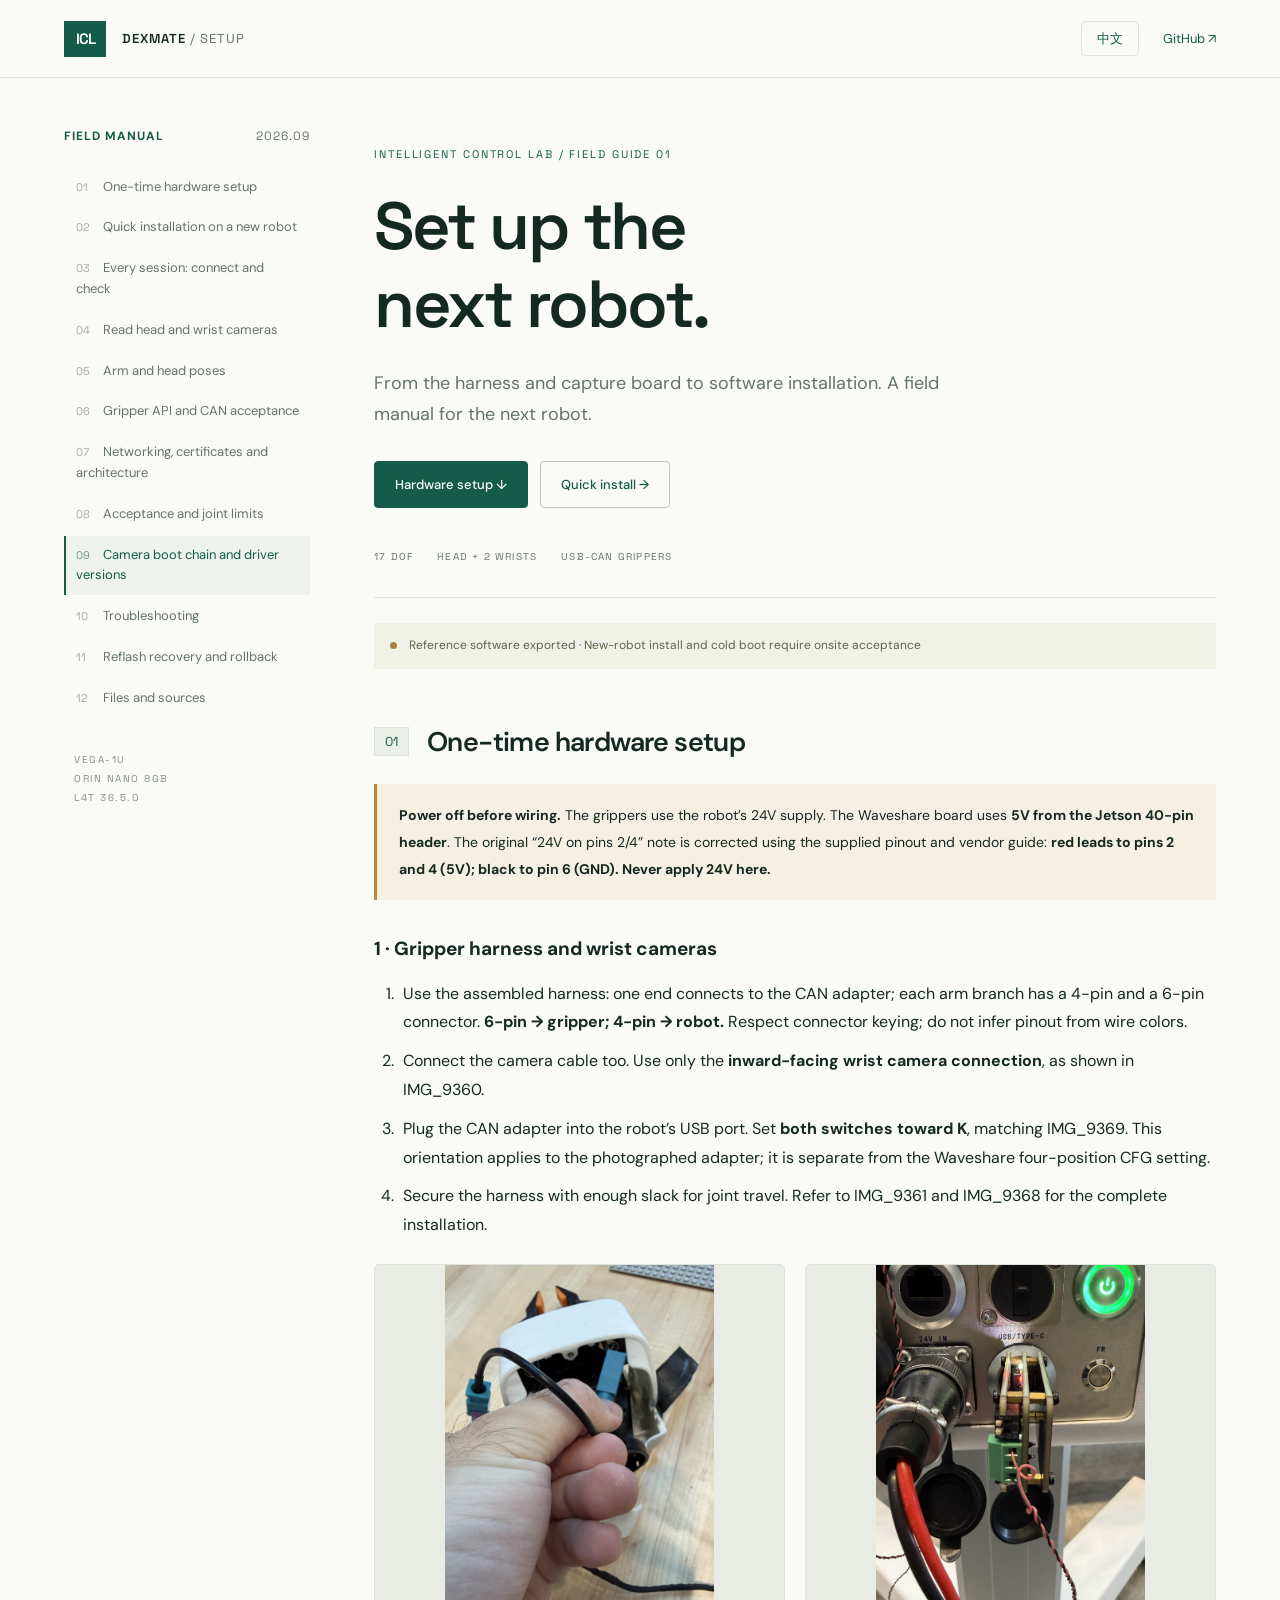
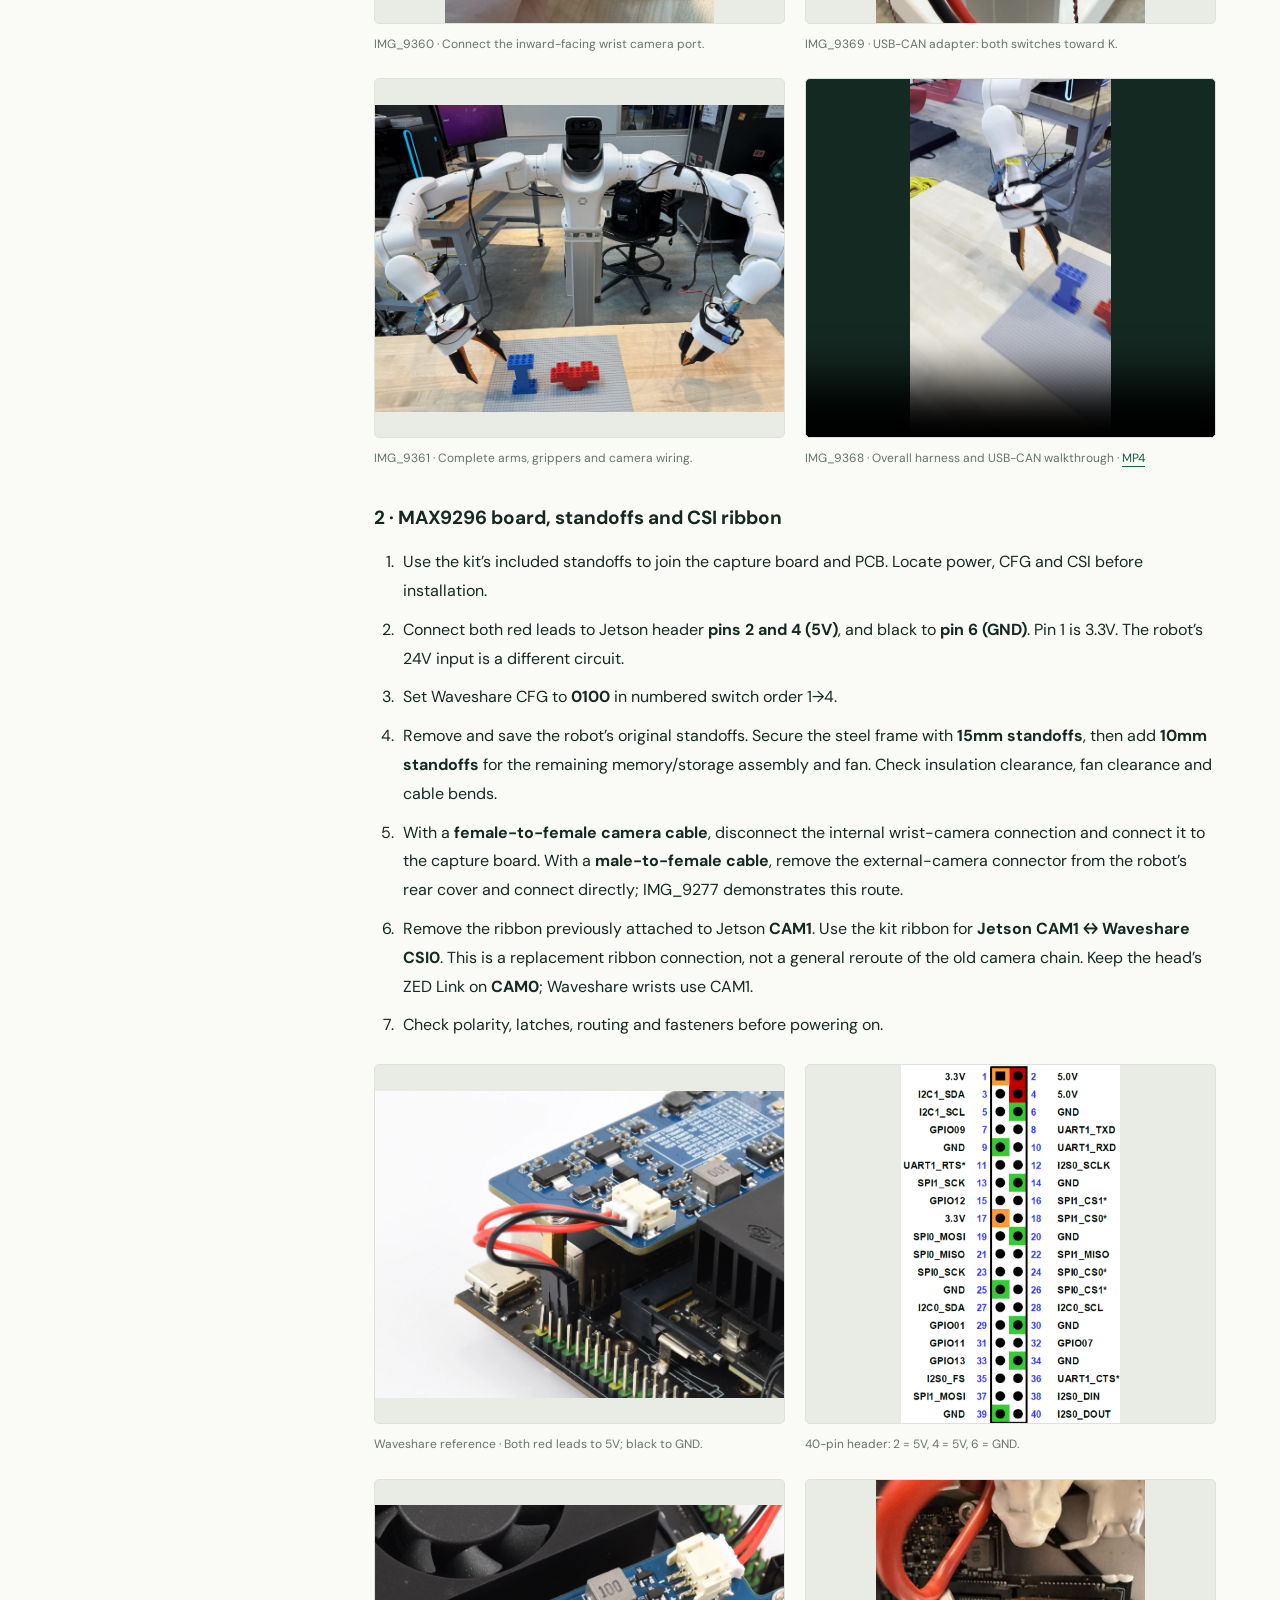
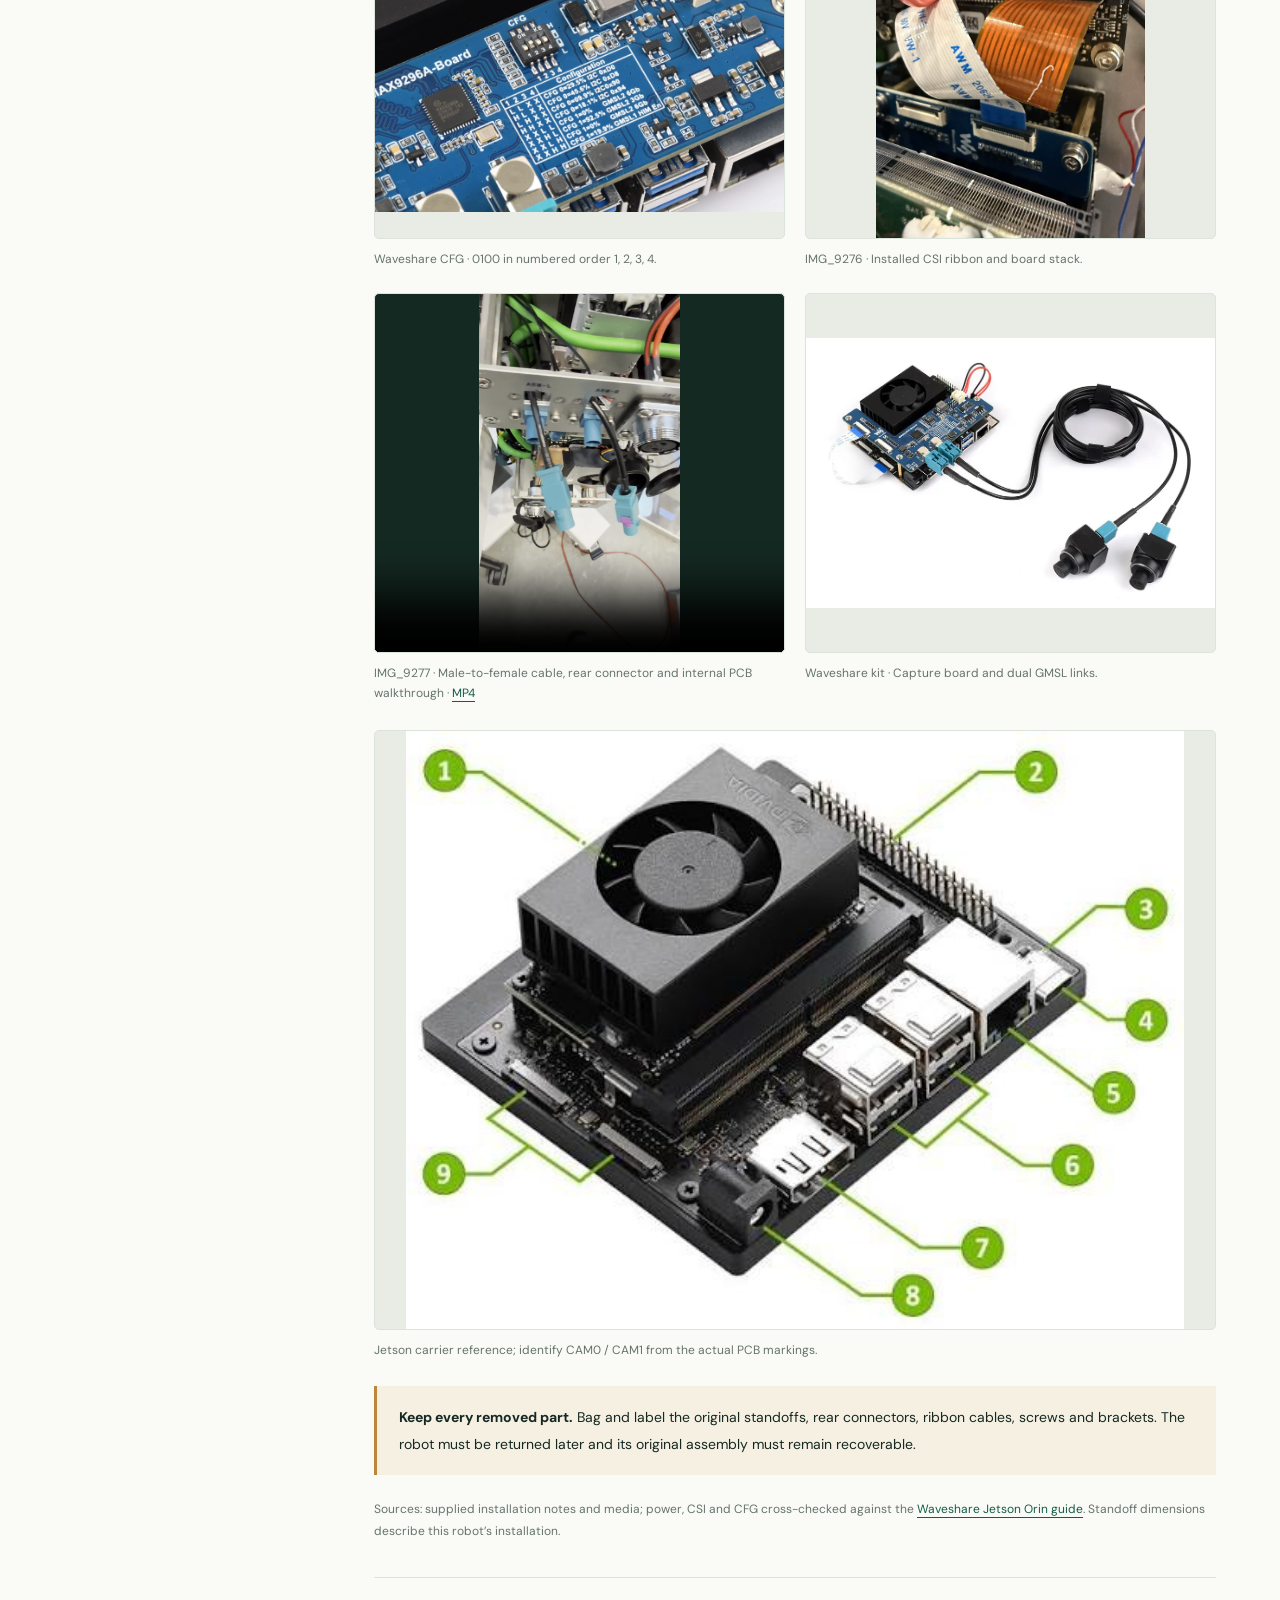
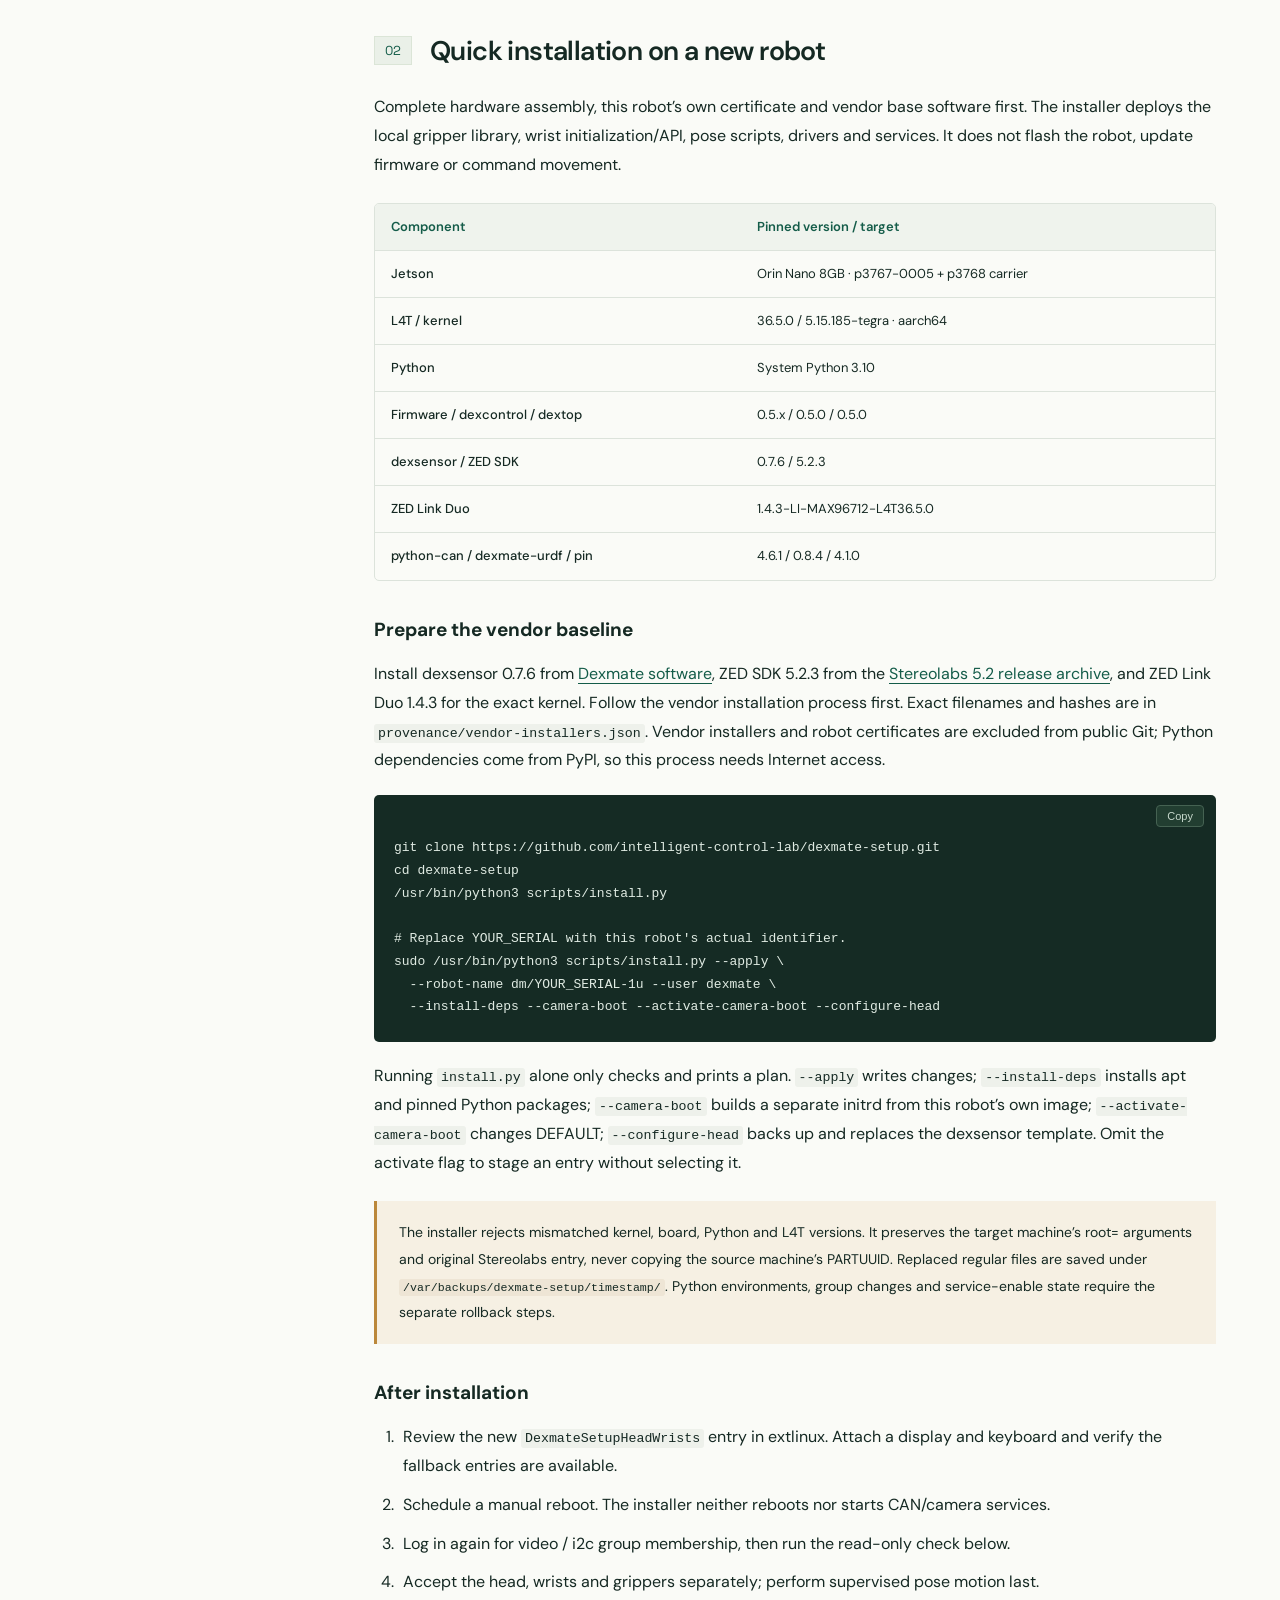
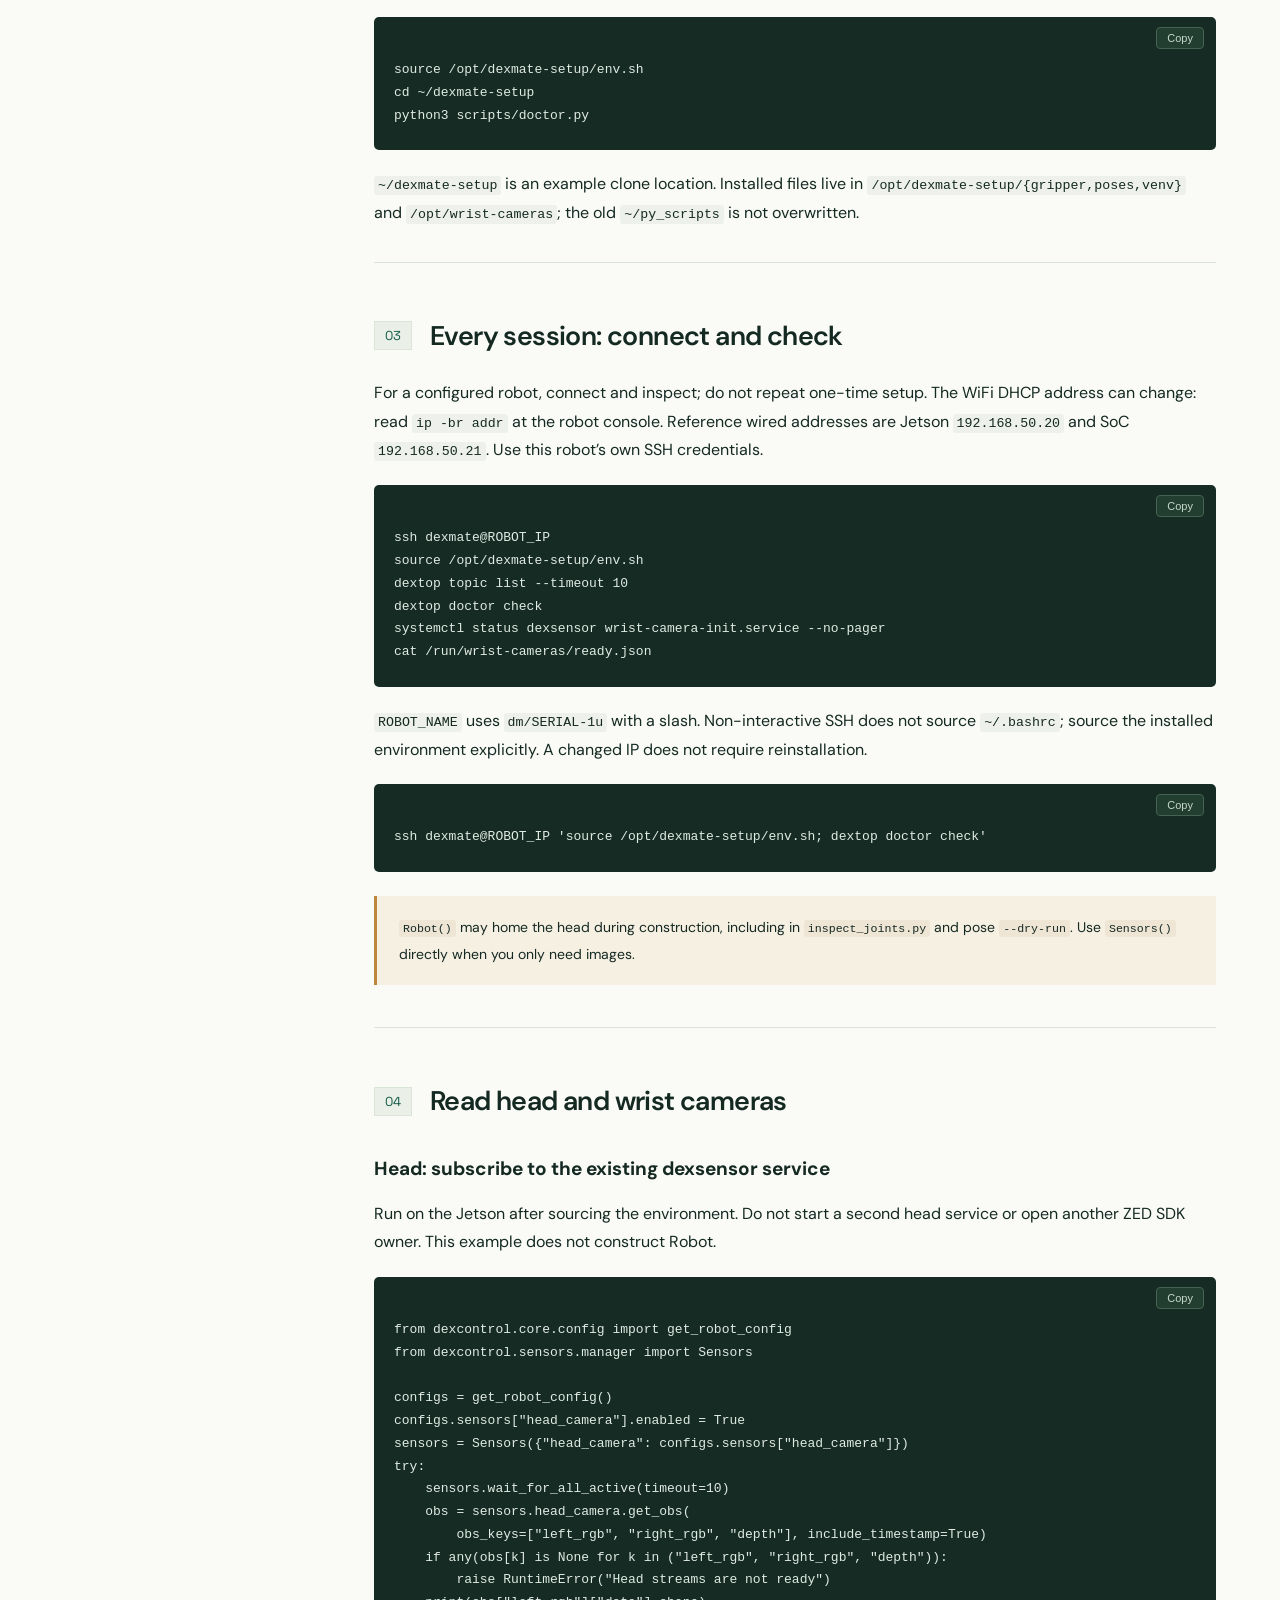
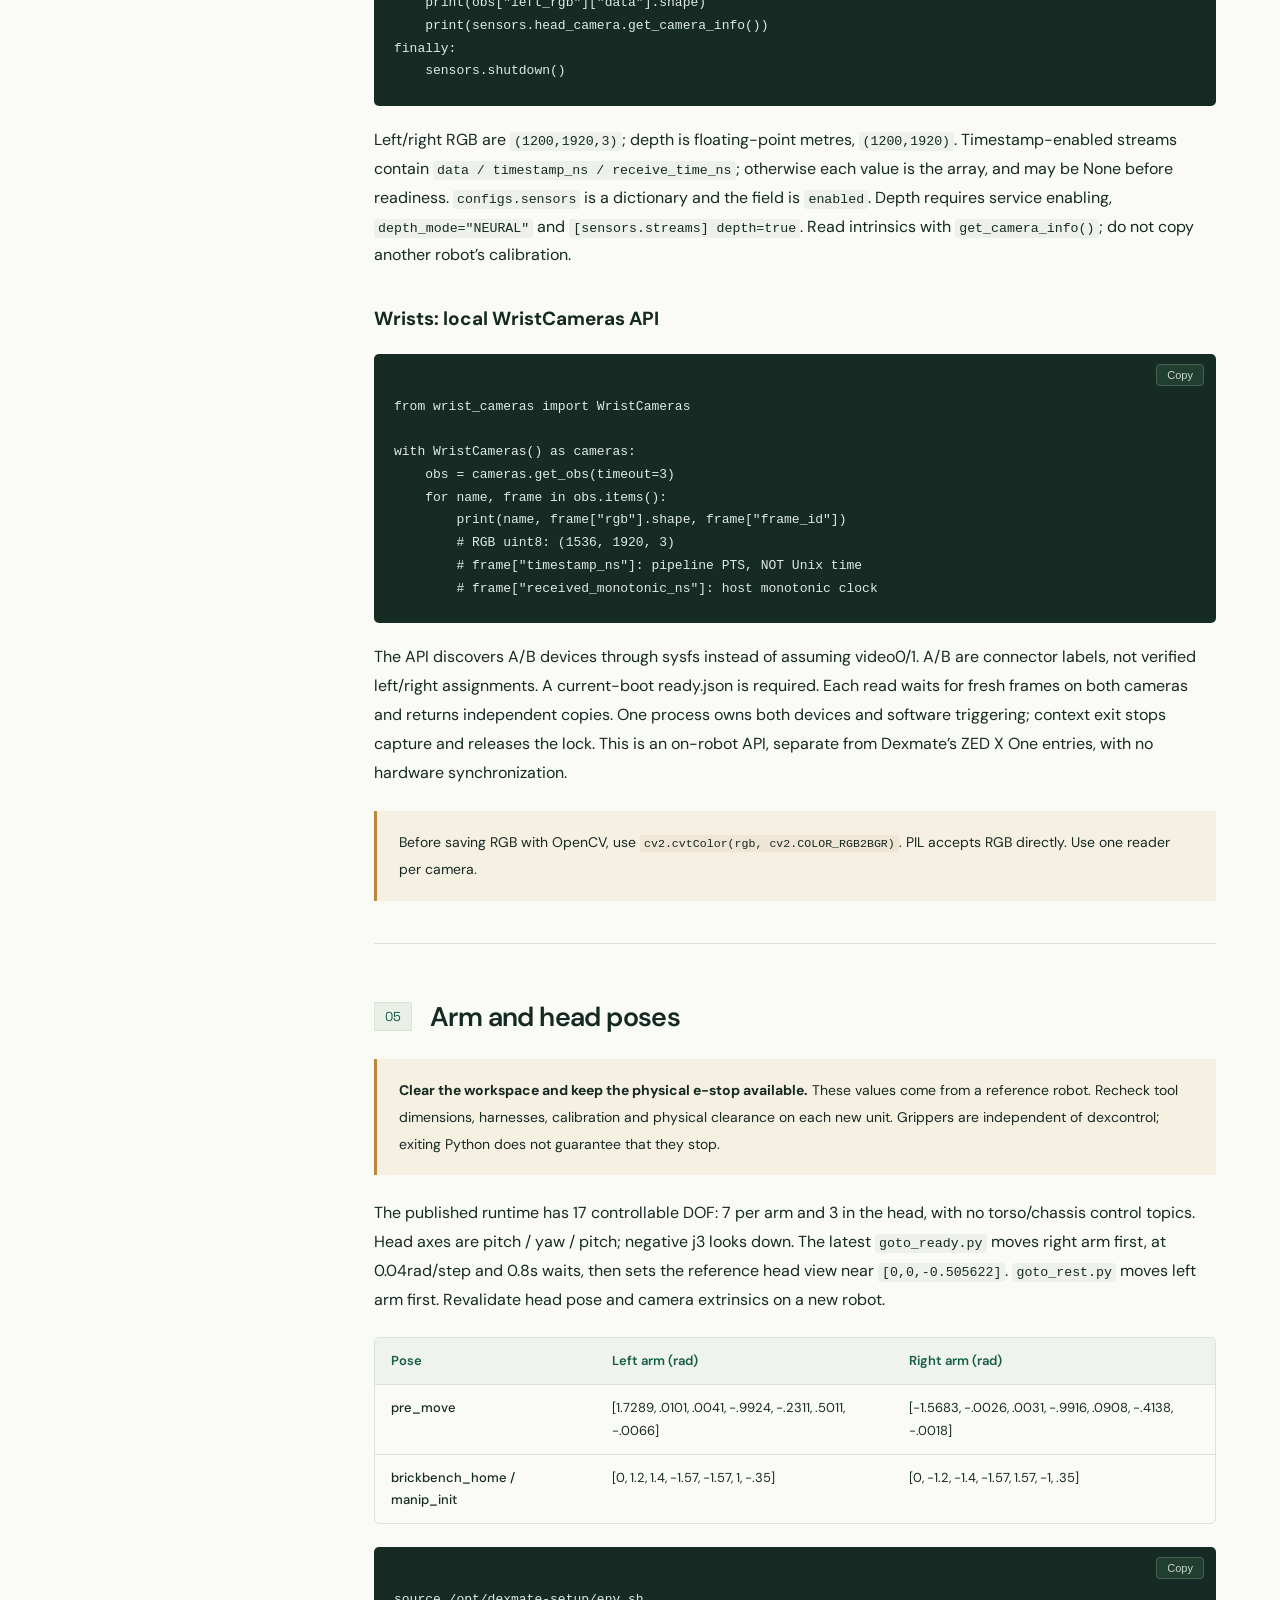
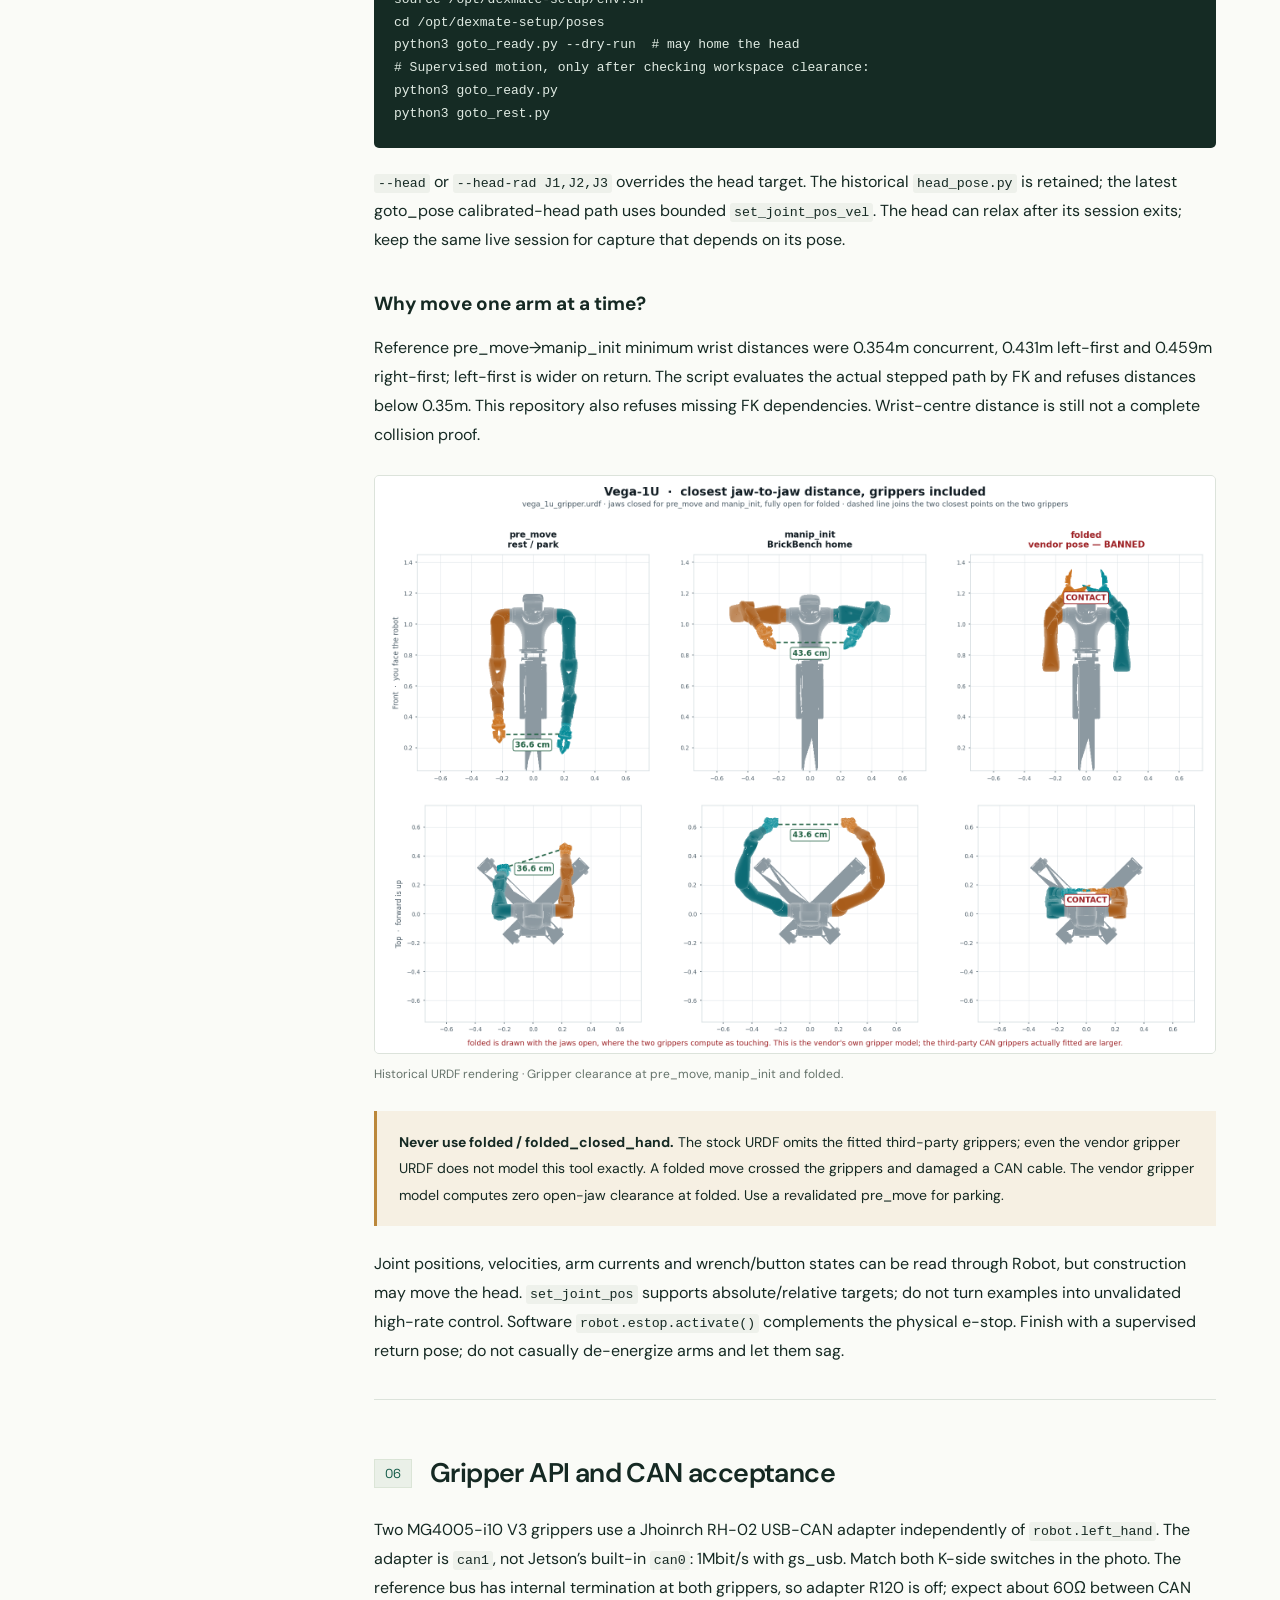
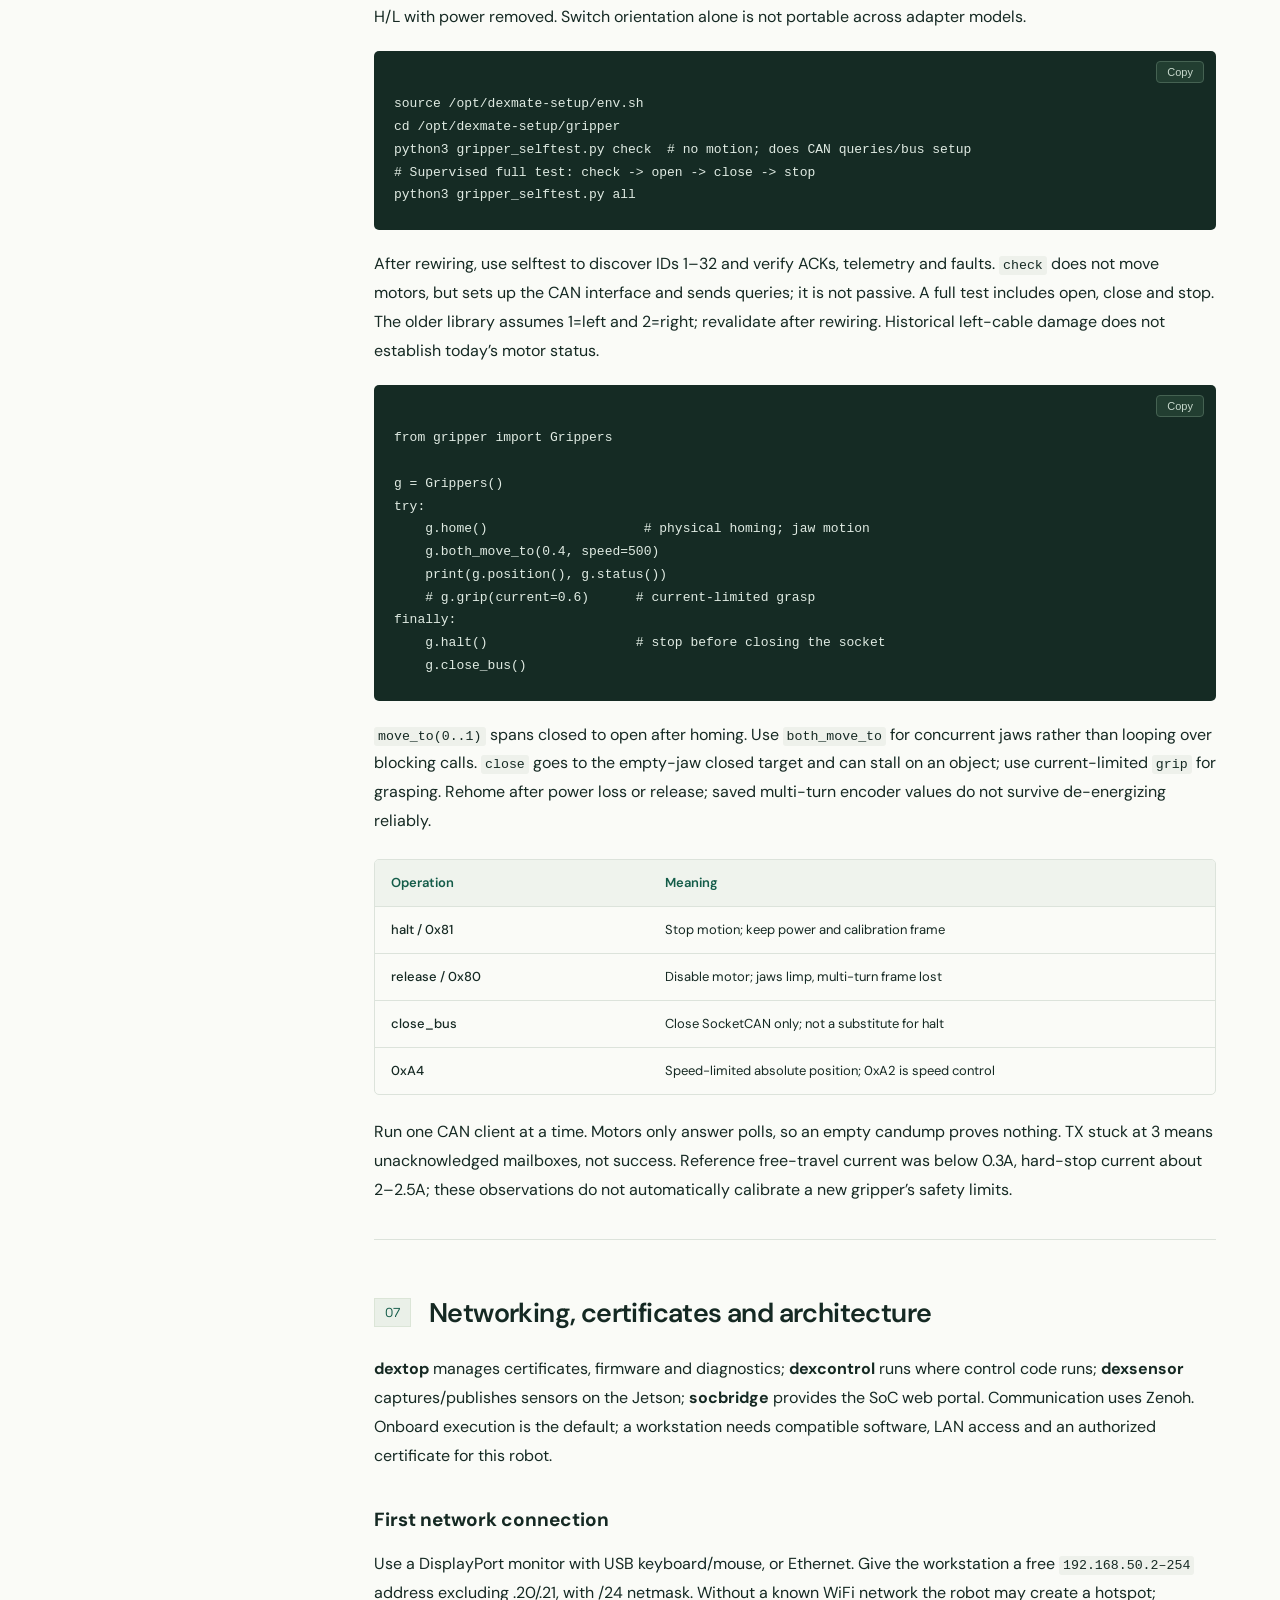
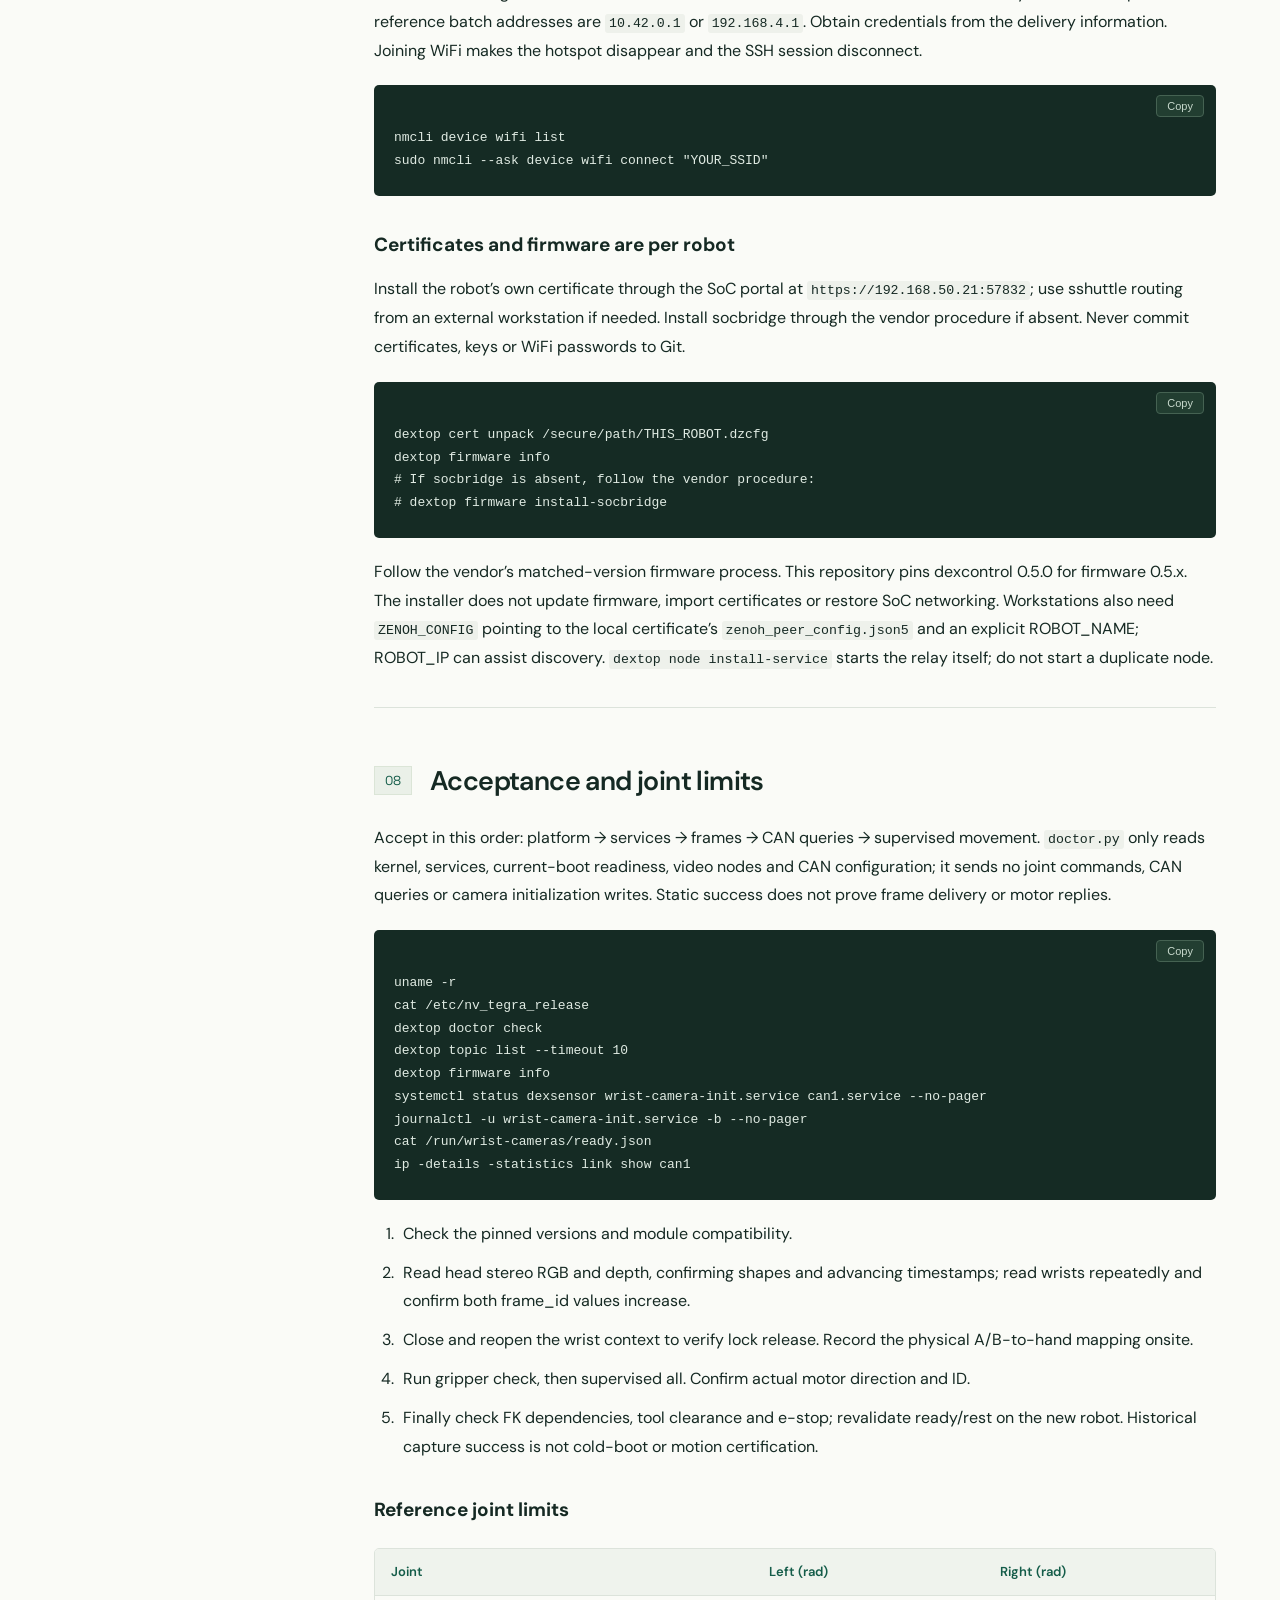
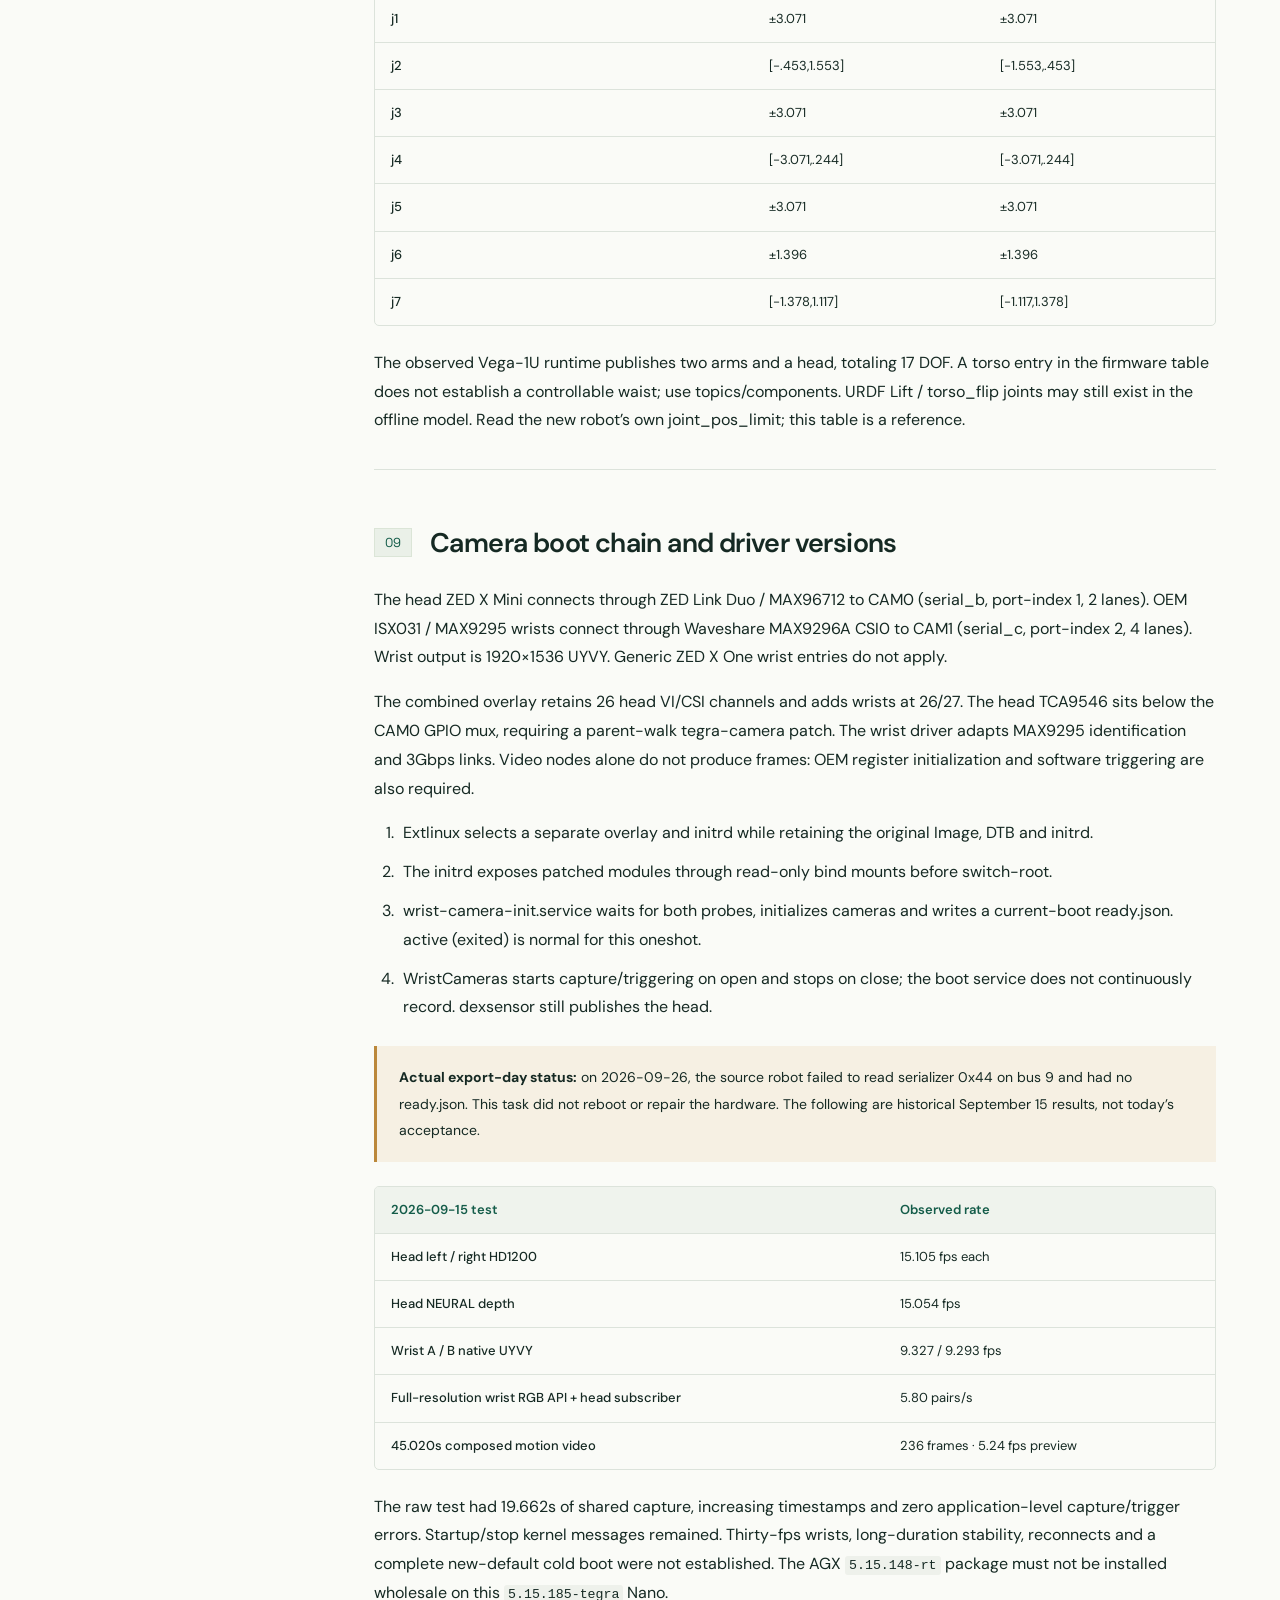
==== commit 3eed1bc7: "Preserve upright photo orientation when removing EXIF" ====
--- a/docs/en.html
+++ b/docs/en.html
@@ -4,7 +4,7 @@
 <header><a class="brand" href="en.html"><span class="brand-mark">ICL</span><span>DEXMATE <b>/ SETUP</b></span></a><div class="header-links"><a class="language" href="index.html">中文</a><a href="https://github.com/intelligent-control-lab/dexmate-setup">GitHub ↗</a></div></header>
 <div class="layout"><aside class="sidebar"><div class="side-title">FIELD MANUAL <span>2026.09</span></div><nav aria-label="Chapters"><a href="#hardware"><span>01</span>One-time hardware setup</a><a href="#install"><span>02</span>Quick installation on a new robot</a><a href="#session"><span>03</span>Every session: connect and check</a><a href="#sensors"><span>04</span>Read head and wrist cameras</a><a href="#poses"><span>05</span>Arm and head poses</a><a href="#grippers"><span>06</span>Gripper API and CAN acceptance</a><a href="#network"><span>07</span>Networking, certificates and architecture</a><a href="#acceptance"><span>08</span>Acceptance and joint limits</a><a href="#camera-boot"><span>09</span>Camera boot chain and driver versions</a><a href="#troubleshooting"><span>10</span>Troubleshooting</a><a href="#recovery"><span>11</span>Reflash recovery and rollback</a><a href="#sources"><span>12</span>Files and sources</a></nav><div class="side-note">VEGA-1U<br>ORIN NANO 8GB<br>L4T 36.5.0</div></aside>
 <main id="main"><div class="hero"><div class="eyebrow">INTELLIGENT CONTROL LAB / FIELD GUIDE 01</div><h1>Set up the<br>next robot.</h1><p class="lead">From the harness and capture board to software installation. A field manual for the next robot.</p><div class="hero-actions"><a class="button" href="#hardware">Hardware setup ↓</a><a class="button secondary" href="#install">Quick install →</a></div><div class="hero-meta"><span>17 DOF</span><span>HEAD + 2 WRISTS</span><span>USB-CAN GRIPPERS</span></div></div>
-<div class="status"><span class="status-dot"></span>Reference software exported · New-robot install and cold boot require onsite acceptance</div><section id="hardware"><div class="section-head"><span>01</span><h2>One-time hardware setup</h2></div><aside class="note"><strong>Power off before wiring.</strong> The grippers use the robot’s 24V supply. The Waveshare board uses <strong>5V from the Jetson 40-pin header</strong>. The original “24V on pins 2/4” note is corrected using the supplied pinout and vendor guide: <strong>red leads to pins 2 and 4 (5V); black to pin 6 (GND). Never apply 24V here.</strong></aside><h3>1 · Gripper harness and wrist cameras</h3><ol><li>Use the assembled harness: one end connects to the CAN adapter; each arm branch has a 4-pin and a 6-pin connector. <strong>6-pin → gripper; 4-pin → robot.</strong> Respect connector keying; do not infer pinout from wire colors.</li><li>Connect the camera cable too. Use only the <strong>inward-facing wrist camera connection</strong>, as shown in IMG_9360.</li><li>Plug the CAN adapter into the robot’s USB port. Set <strong>both switches toward K</strong>, matching IMG_9369. This orientation applies to the photographed adapter; it is separate from the Waveshare four-position CFG setting.</li><li>Secure the harness with enough slack for joint travel. Refer to IMG_9361 and IMG_9368 for the complete installation.</li></ol><div class="gallery"><figure><a href="assets/IMG_9360.jpg" target="_blank" rel="noopener"><img src="assets/IMG_9360.jpg" alt="IMG_9360 · Connect the inward-facing wrist camera port." width="1800" height="1350" loading="lazy"></a><figcaption>IMG_9360 · Connect the inward-facing wrist camera port.</figcaption></figure><figure><a href="assets/IMG_9369.jpg" target="_blank" rel="noopener"><img src="assets/IMG_9369.jpg" alt="IMG_9369 · USB-CAN adapter: both switches toward K." width="1800" height="1350" loading="lazy"></a><figcaption>IMG_9369 · USB-CAN adapter: both switches toward K.</figcaption></figure></div><div class="gallery"><figure><a href="assets/IMG_9361.jpg" target="_blank" rel="noopener"><img src="assets/IMG_9361.jpg" alt="IMG_9361 · Complete arms, grippers and camera wiring." width="1800" height="1350" loading="lazy"></a><figcaption>IMG_9361 · Complete arms, grippers and camera wiring.</figcaption></figure><figure><video controls playsinline preload="metadata" width="720" height="1280" poster="assets/IMG_9368-poster.jpg"><source src="assets/IMG_9368.mp4" type="video/mp4"></video><figcaption>IMG_9368 · Overall harness and USB-CAN walkthrough · <a href="assets/IMG_9368.mp4" download>MP4</a></figcaption></figure></div><h3>2 · MAX9296 board, standoffs and CSI ribbon</h3><ol><li>Use the kit’s included standoffs to join the capture board and PCB. Locate power, CFG and CSI before installation.</li><li>Connect both red leads to Jetson header <strong>pins 2 and 4 (5V)</strong>, and black to <strong>pin 6 (GND)</strong>. Pin 1 is 3.3V. The robot’s 24V input is a different circuit.</li><li>Set Waveshare CFG to <strong>0100</strong> in numbered switch order 1→4.</li><li>Remove and save the robot’s original standoffs. Secure the steel frame with <strong>15mm standoffs</strong>, then add <strong>10mm standoffs</strong> for the remaining memory/storage assembly and fan. Check insulation clearance, fan clearance and cable bends.</li><li>With a <strong>female-to-female camera cable</strong>, disconnect the internal wrist-camera connection and connect it to the capture board. With a <strong>male-to-female cable</strong>, remove the external-camera connector from the robot’s rear cover and connect directly; IMG_9277 demonstrates this route.</li><li>Remove the ribbon previously attached to Jetson <strong>CAM1</strong>. Use the kit ribbon for <strong>Jetson CAM1 ↔ Waveshare CSI0</strong>. This is a replacement ribbon connection, not a general reroute of the old camera chain. Keep the head’s ZED Link on <strong>CAM0</strong>; Waveshare wrists use CAM1.</li><li>Check polarity, latches, routing and fasteners before powering on.</li></ol><div class="gallery"><figure><a href="assets/waveshare-power.webp" target="_blank" rel="noopener"><img src="assets/waveshare-power.webp" alt="Waveshare reference · Both red leads to 5V; black to GND." width="3422" height="2567" loading="lazy"></a><figcaption>Waveshare reference · Both red leads to 5V; black to GND.</figcaption></figure><figure><a href="assets/jetson-pinout.png" target="_blank" rel="noopener"><img src="assets/jetson-pinout.png" alt="40-pin header: 2 = 5V, 4 = 5V, 6 = GND." width="329" height="537" loading="lazy"></a><figcaption>40-pin header: 2 = 5V, 4 = 5V, 6 = GND.</figcaption></figure></div><div class="gallery"><figure><a href="assets/waveshare-switch.webp" target="_blank" rel="noopener"><img src="assets/waveshare-switch.webp" alt="Waveshare CFG · 0100 in numbered order 1, 2, 3, 4." width="3777" height="2832" loading="lazy"></a><figcaption>Waveshare CFG · 0100 in numbered order 1, 2, 3, 4.</figcaption></figure><figure><a href="assets/IMG_9276.jpg" target="_blank" rel="noopener"><img src="assets/IMG_9276.jpg" alt="IMG_9276 · Installed CSI ribbon and board stack." width="1800" height="1350" loading="lazy"></a><figcaption>IMG_9276 · Installed CSI ribbon and board stack.</figcaption></figure></div><div class="gallery"><figure><video controls playsinline preload="metadata" width="720" height="1280" poster="assets/IMG_9277-poster.jpg"><source src="assets/IMG_9277.mp4" type="video/mp4"></video><figcaption>IMG_9277 · Male-to-female cable, rear connector and internal PCB walkthrough · <a href="assets/IMG_9277.mp4" download>MP4</a></figcaption></figure><figure><a href="assets/waveshare-kit.webp" target="_blank" rel="noopener"><img src="assets/waveshare-kit.webp" alt="Waveshare kit · Capture board and dual GMSL links." width="880" height="583" loading="lazy"></a><figcaption>Waveshare kit · Capture board and dual GMSL links.</figcaption></figure></div><figure><a href="assets/jetson-board.jpg" target="_blank" rel="noopener"><img src="assets/jetson-board.jpg" alt="Jetson carrier reference; identify CAM0 / CAM1 from the actual PCB markings." width="510" height="392" loading="lazy"></a><figcaption>Jetson carrier reference; identify CAM0 / CAM1 from the actual PCB markings.</figcaption></figure><aside class="note"><strong>Keep every removed part.</strong> Bag and label the original standoffs, rear connectors, ribbon cables, screws and brackets. The robot must be returned later and its original assembly must remain recoverable.</aside><p class="source">Sources: supplied installation notes and media; power, CSI and CFG cross-checked against the <a href="https://docs.waveshare.com/MAX9296-GMSL-Deser-Module/Jetson-Orin">Waveshare Jetson Orin guide</a>. Standoff dimensions describe this robot’s installation.</p></section><section id="install"><div class="section-head"><span>02</span><h2>Quick installation on a new robot</h2></div><p>Complete hardware assembly, this robot’s own certificate and vendor base software first. The installer deploys the local gripper library, wrist initialization/API, pose scripts, drivers and services. It does not flash the robot, update firmware or command movement.</p><div class="table-wrap"><table><thead><tr><th>Component</th><th>Pinned version / target</th></tr></thead><tbody><tr><td>Jetson</td><td>Orin Nano 8GB · p3767-0005 + p3768 carrier</td></tr><tr><td>L4T / kernel</td><td>36.5.0 / 5.15.185-tegra · aarch64</td></tr><tr><td>Python</td><td>System Python 3.10</td></tr><tr><td>Firmware / dexcontrol / dextop</td><td>0.5.x / 0.5.0 / 0.5.0</td></tr><tr><td>dexsensor / ZED SDK</td><td>0.7.6 / 5.2.3</td></tr><tr><td>ZED Link Duo</td><td>1.4.3-LI-MAX96712-L4T36.5.0</td></tr><tr><td>python-can / dexmate-urdf / pin</td><td>4.6.1 / 0.8.4 / 4.1.0</td></tr></tbody></table></div><h3>Prepare the vendor baseline</h3><p>Install dexsensor 0.7.6 from <a href="https://software.dexmate.ai/packages/dexsensor">Dexmate software</a>, ZED SDK 5.2.3 from the <a href="https://www.stereolabs.com/developers/release/5.2">Stereolabs 5.2 release archive</a>, and ZED Link Duo 1.4.3 for the exact kernel. Follow the vendor installation process first. Exact filenames and hashes are in <code>provenance/vendor-installers.json</code>. Vendor installers and robot certificates are excluded from public Git; Python dependencies come from PyPI, so this process needs Internet access.</p><div class="code"><button class="copy" type="button">Copy</button><pre><code>git clone https://github.com/intelligent-control-lab/dexmate-setup.git
+<div class="status"><span class="status-dot"></span>Reference software exported · New-robot install and cold boot require onsite acceptance</div><section id="hardware"><div class="section-head"><span>01</span><h2>One-time hardware setup</h2></div><aside class="note"><strong>Power off before wiring.</strong> The grippers use the robot’s 24V supply. The Waveshare board uses <strong>5V from the Jetson 40-pin header</strong>. The original “24V on pins 2/4” note is corrected using the supplied pinout and vendor guide: <strong>red leads to pins 2 and 4 (5V); black to pin 6 (GND). Never apply 24V here.</strong></aside><h3>1 · Gripper harness and wrist cameras</h3><ol><li>Use the assembled harness: one end connects to the CAN adapter; each arm branch has a 4-pin and a 6-pin connector. <strong>6-pin → gripper; 4-pin → robot.</strong> Respect connector keying; do not infer pinout from wire colors.</li><li>Connect the camera cable too. Use only the <strong>inward-facing wrist camera connection</strong>, as shown in IMG_9360.</li><li>Plug the CAN adapter into the robot’s USB port. Set <strong>both switches toward K</strong>, matching IMG_9369. This orientation applies to the photographed adapter; it is separate from the Waveshare four-position CFG setting.</li><li>Secure the harness with enough slack for joint travel. Refer to IMG_9361 and IMG_9368 for the complete installation.</li></ol><div class="gallery"><figure><a href="assets/IMG_9360.jpg" target="_blank" rel="noopener"><img src="assets/IMG_9360.jpg" alt="IMG_9360 · Connect the inward-facing wrist camera port." width="1350" height="1800" loading="lazy"></a><figcaption>IMG_9360 · Connect the inward-facing wrist camera port.</figcaption></figure><figure><a href="assets/IMG_9369.jpg" target="_blank" rel="noopener"><img src="assets/IMG_9369.jpg" alt="IMG_9369 · USB-CAN adapter: both switches toward K." width="1350" height="1800" loading="lazy"></a><figcaption>IMG_9369 · USB-CAN adapter: both switches toward K.</figcaption></figure></div><div class="gallery"><figure><a href="assets/IMG_9361.jpg" target="_blank" rel="noopener"><img src="assets/IMG_9361.jpg" alt="IMG_9361 · Complete arms, grippers and camera wiring." width="1800" height="1350" loading="lazy"></a><figcaption>IMG_9361 · Complete arms, grippers and camera wiring.</figcaption></figure><figure><video controls playsinline preload="metadata" width="720" height="1280" poster="assets/IMG_9368-poster.jpg"><source src="assets/IMG_9368.mp4" type="video/mp4"></video><figcaption>IMG_9368 · Overall harness and USB-CAN walkthrough · <a href="assets/IMG_9368.mp4" download>MP4</a></figcaption></figure></div><h3>2 · MAX9296 board, standoffs and CSI ribbon</h3><ol><li>Use the kit’s included standoffs to join the capture board and PCB. Locate power, CFG and CSI before installation.</li><li>Connect both red leads to Jetson header <strong>pins 2 and 4 (5V)</strong>, and black to <strong>pin 6 (GND)</strong>. Pin 1 is 3.3V. The robot’s 24V input is a different circuit.</li><li>Set Waveshare CFG to <strong>0100</strong> in numbered switch order 1→4.</li><li>Remove and save the robot’s original standoffs. Secure the steel frame with <strong>15mm standoffs</strong>, then add <strong>10mm standoffs</strong> for the remaining memory/storage assembly and fan. Check insulation clearance, fan clearance and cable bends.</li><li>With a <strong>female-to-female camera cable</strong>, disconnect the internal wrist-camera connection and connect it to the capture board. With a <strong>male-to-female cable</strong>, remove the external-camera connector from the robot’s rear cover and connect directly; IMG_9277 demonstrates this route.</li><li>Remove the ribbon previously attached to Jetson <strong>CAM1</strong>. Use the kit ribbon for <strong>Jetson CAM1 ↔ Waveshare CSI0</strong>. This is a replacement ribbon connection, not a general reroute of the old camera chain. Keep the head’s ZED Link on <strong>CAM0</strong>; Waveshare wrists use CAM1.</li><li>Check polarity, latches, routing and fasteners before powering on.</li></ol><div class="gallery"><figure><a href="assets/waveshare-power.webp" target="_blank" rel="noopener"><img src="assets/waveshare-power.webp" alt="Waveshare reference · Both red leads to 5V; black to GND." width="3422" height="2567" loading="lazy"></a><figcaption>Waveshare reference · Both red leads to 5V; black to GND.</figcaption></figure><figure><a href="assets/jetson-pinout.png" target="_blank" rel="noopener"><img src="assets/jetson-pinout.png" alt="40-pin header: 2 = 5V, 4 = 5V, 6 = GND." width="329" height="537" loading="lazy"></a><figcaption>40-pin header: 2 = 5V, 4 = 5V, 6 = GND.</figcaption></figure></div><div class="gallery"><figure><a href="assets/waveshare-switch.webp" target="_blank" rel="noopener"><img src="assets/waveshare-switch.webp" alt="Waveshare CFG · 0100 in numbered order 1, 2, 3, 4." width="3777" height="2832" loading="lazy"></a><figcaption>Waveshare CFG · 0100 in numbered order 1, 2, 3, 4.</figcaption></figure><figure><a href="assets/IMG_9276.jpg" target="_blank" rel="noopener"><img src="assets/IMG_9276.jpg" alt="IMG_9276 · Installed CSI ribbon and board stack." width="1350" height="1800" loading="lazy"></a><figcaption>IMG_9276 · Installed CSI ribbon and board stack.</figcaption></figure></div><div class="gallery"><figure><video controls playsinline preload="metadata" width="720" height="1280" poster="assets/IMG_9277-poster.jpg"><source src="assets/IMG_9277.mp4" type="video/mp4"></video><figcaption>IMG_9277 · Male-to-female cable, rear connector and internal PCB walkthrough · <a href="assets/IMG_9277.mp4" download>MP4</a></figcaption></figure><figure><a href="assets/waveshare-kit.webp" target="_blank" rel="noopener"><img src="assets/waveshare-kit.webp" alt="Waveshare kit · Capture board and dual GMSL links." width="880" height="583" loading="lazy"></a><figcaption>Waveshare kit · Capture board and dual GMSL links.</figcaption></figure></div><figure><a href="assets/jetson-board.jpg" target="_blank" rel="noopener"><img src="assets/jetson-board.jpg" alt="Jetson carrier reference; identify CAM0 / CAM1 from the actual PCB markings." width="510" height="392" loading="lazy"></a><figcaption>Jetson carrier reference; identify CAM0 / CAM1 from the actual PCB markings.</figcaption></figure><aside class="note"><strong>Keep every removed part.</strong> Bag and label the original standoffs, rear connectors, ribbon cables, screws and brackets. The robot must be returned later and its original assembly must remain recoverable.</aside><p class="source">Sources: supplied installation notes and media; power, CSI and CFG cross-checked against the <a href="https://docs.waveshare.com/MAX9296-GMSL-Deser-Module/Jetson-Orin">Waveshare Jetson Orin guide</a>. Standoff dimensions describe this robot’s installation.</p></section><section id="install"><div class="section-head"><span>02</span><h2>Quick installation on a new robot</h2></div><p>Complete hardware assembly, this robot’s own certificate and vendor base software first. The installer deploys the local gripper library, wrist initialization/API, pose scripts, drivers and services. It does not flash the robot, update firmware or command movement.</p><div class="table-wrap"><table><thead><tr><th>Component</th><th>Pinned version / target</th></tr></thead><tbody><tr><td>Jetson</td><td>Orin Nano 8GB · p3767-0005 + p3768 carrier</td></tr><tr><td>L4T / kernel</td><td>36.5.0 / 5.15.185-tegra · aarch64</td></tr><tr><td>Python</td><td>System Python 3.10</td></tr><tr><td>Firmware / dexcontrol / dextop</td><td>0.5.x / 0.5.0 / 0.5.0</td></tr><tr><td>dexsensor / ZED SDK</td><td>0.7.6 / 5.2.3</td></tr><tr><td>ZED Link Duo</td><td>1.4.3-LI-MAX96712-L4T36.5.0</td></tr><tr><td>python-can / dexmate-urdf / pin</td><td>4.6.1 / 0.8.4 / 4.1.0</td></tr></tbody></table></div><h3>Prepare the vendor baseline</h3><p>Install dexsensor 0.7.6 from <a href="https://software.dexmate.ai/packages/dexsensor">Dexmate software</a>, ZED SDK 5.2.3 from the <a href="https://www.stereolabs.com/developers/release/5.2">Stereolabs 5.2 release archive</a>, and ZED Link Duo 1.4.3 for the exact kernel. Follow the vendor installation process first. Exact filenames and hashes are in <code>provenance/vendor-installers.json</code>. Vendor installers and robot certificates are excluded from public Git; Python dependencies come from PyPI, so this process needs Internet access.</p><div class="code"><button class="copy" type="button">Copy</button><pre><code>git clone https://github.com/intelligent-control-lab/dexmate-setup.git
 cd dexmate-setup
 /usr/bin/python3 scripts/install.py
 
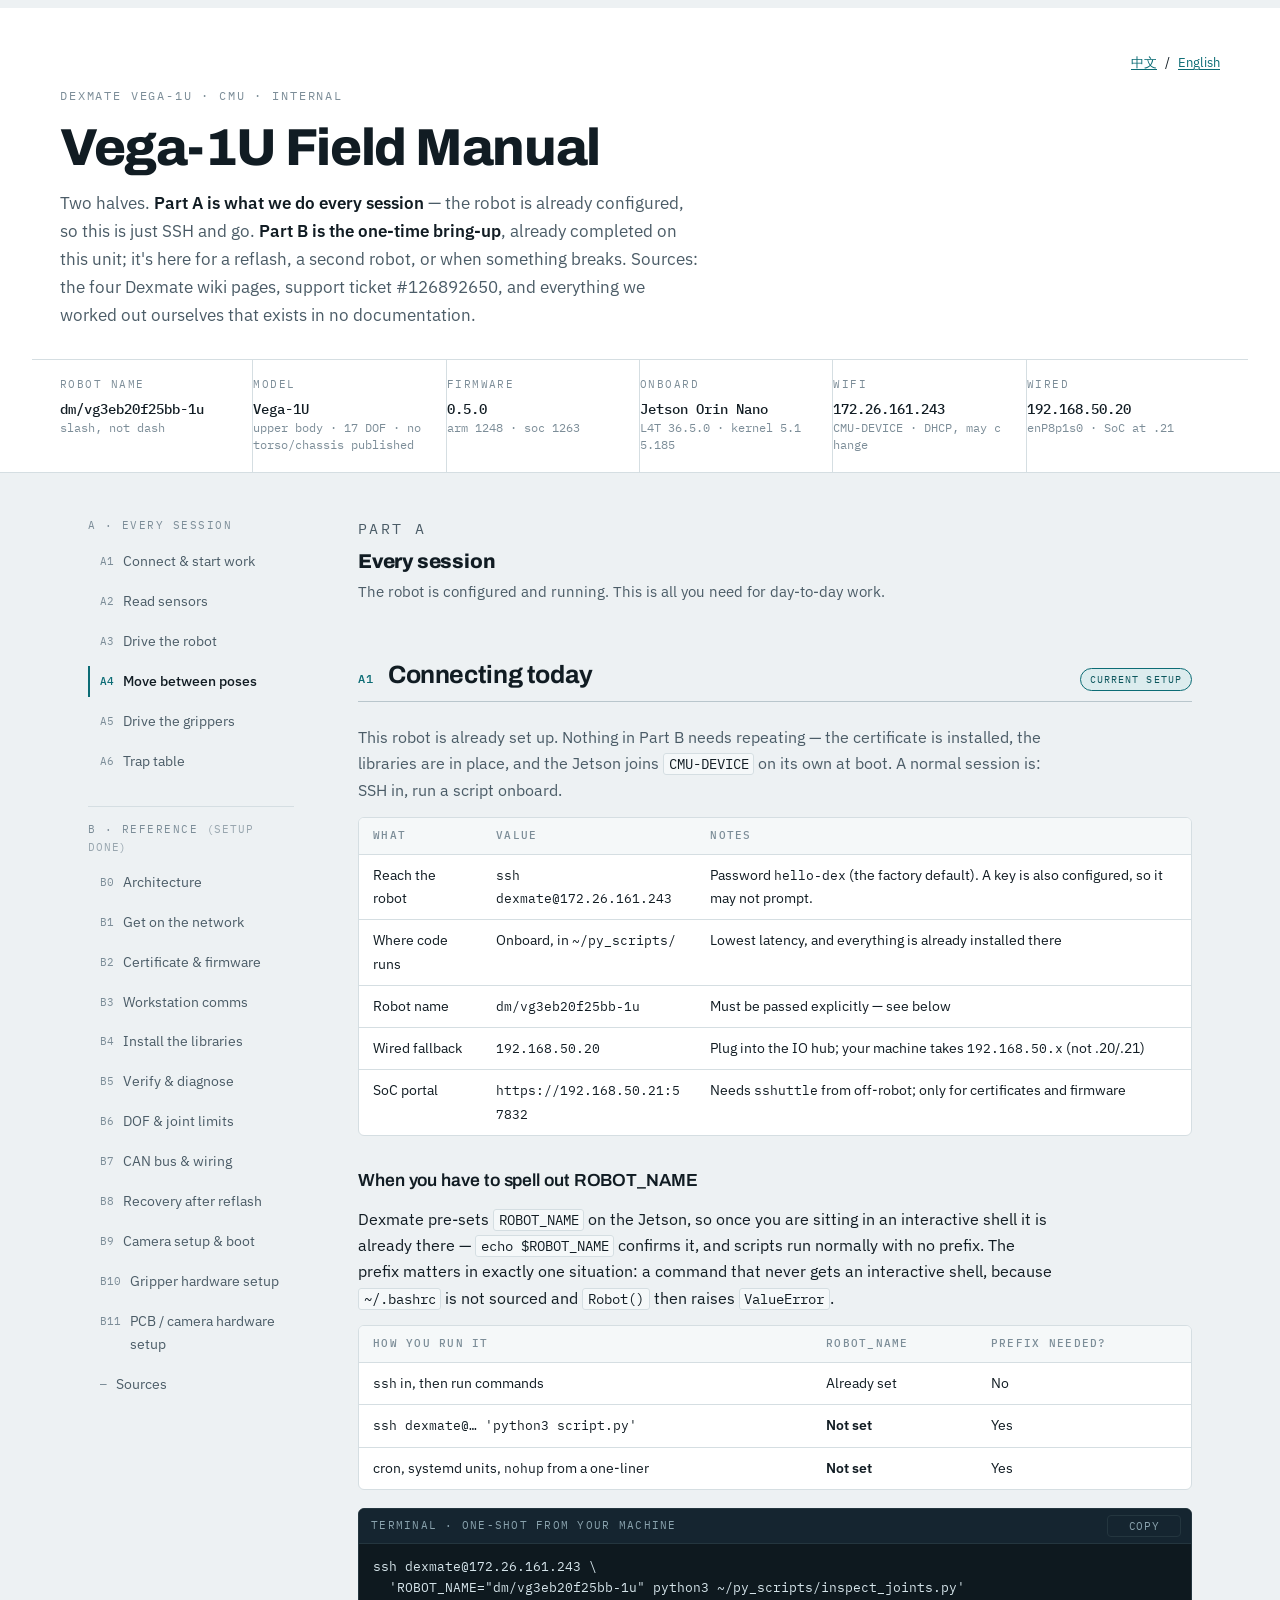
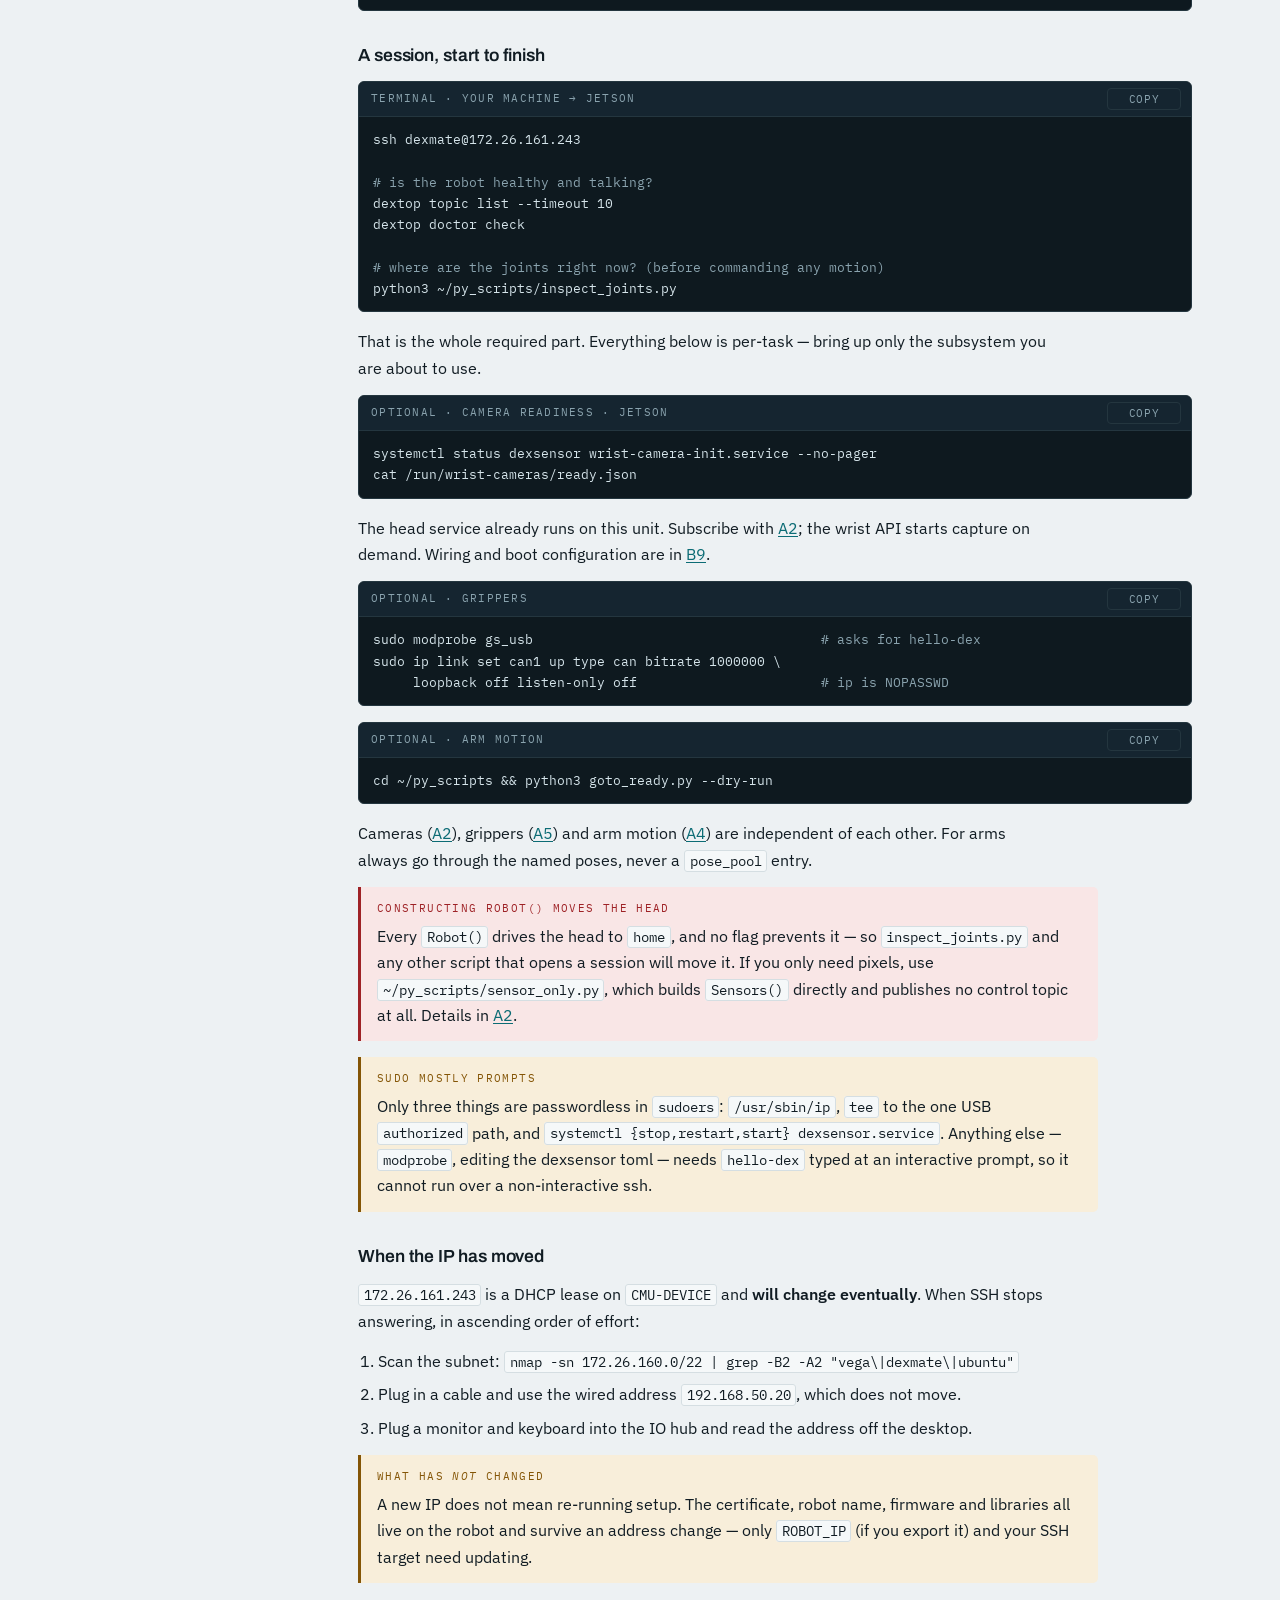
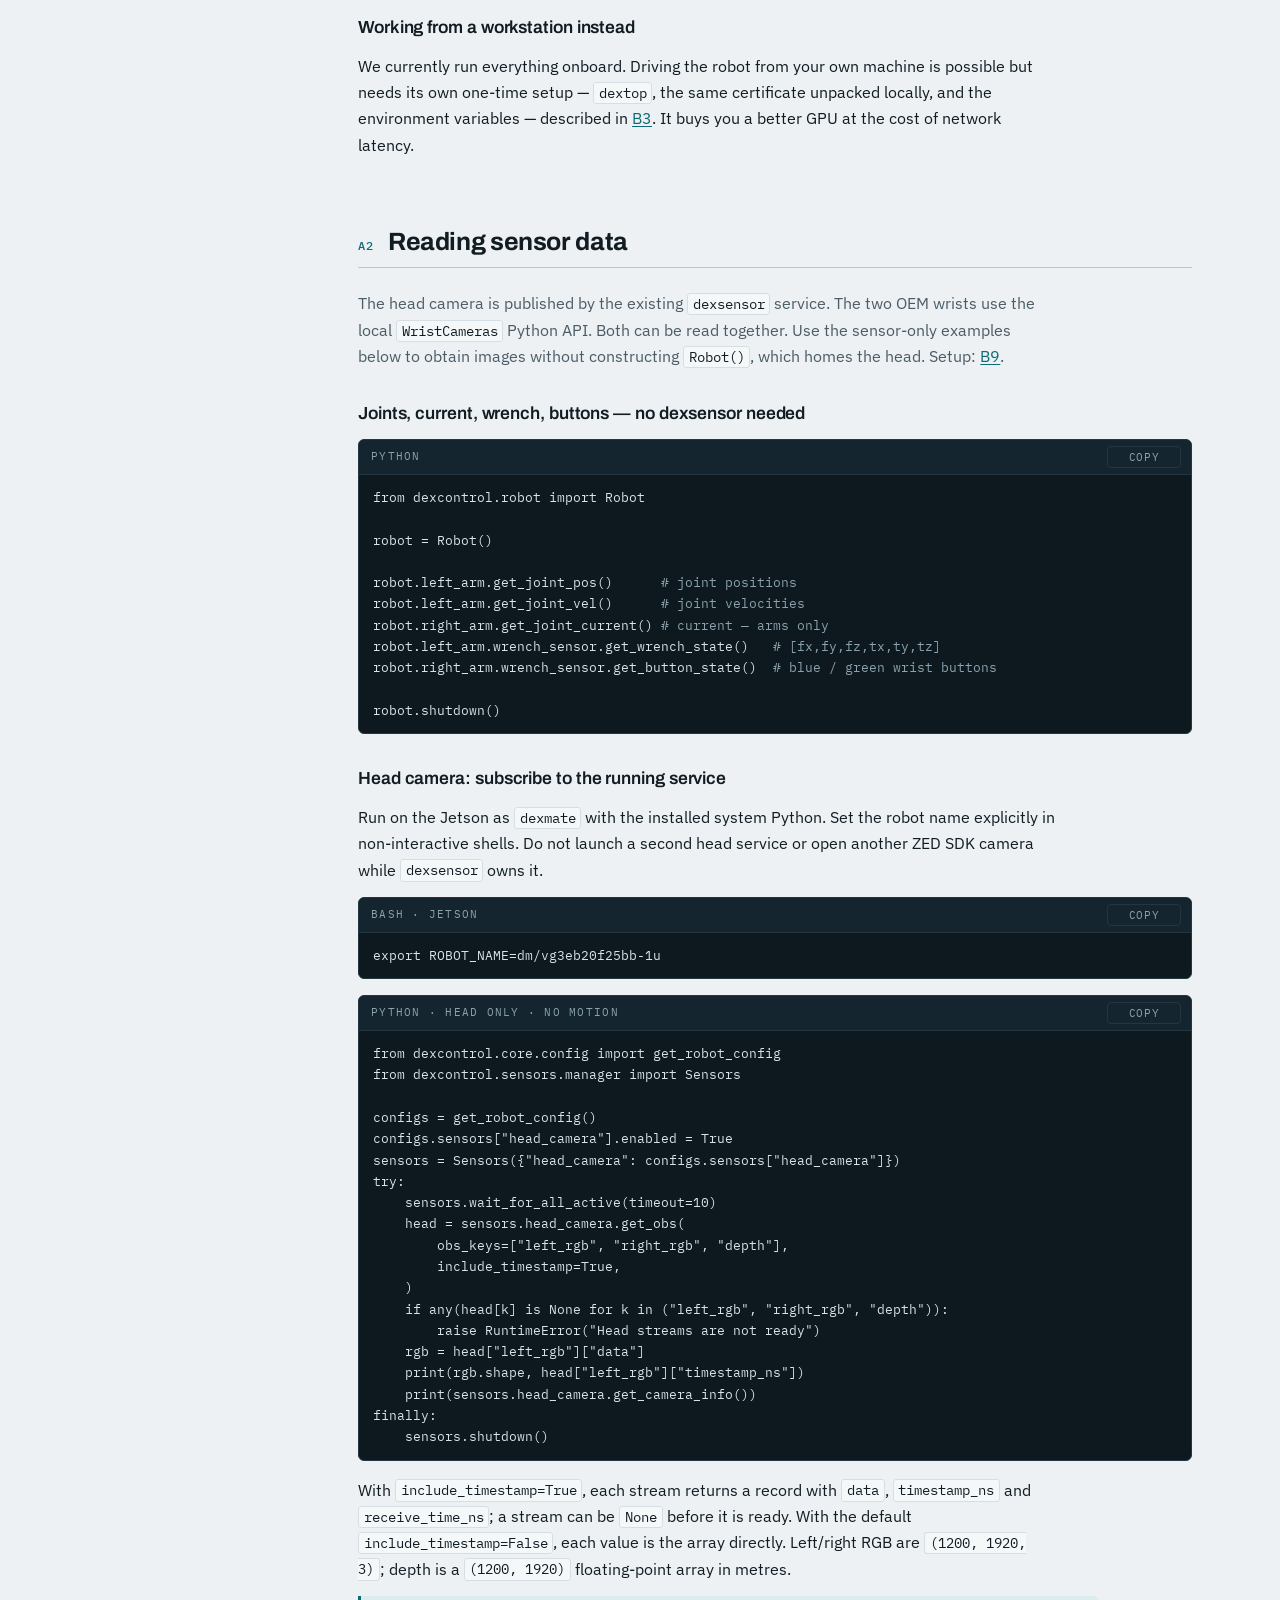
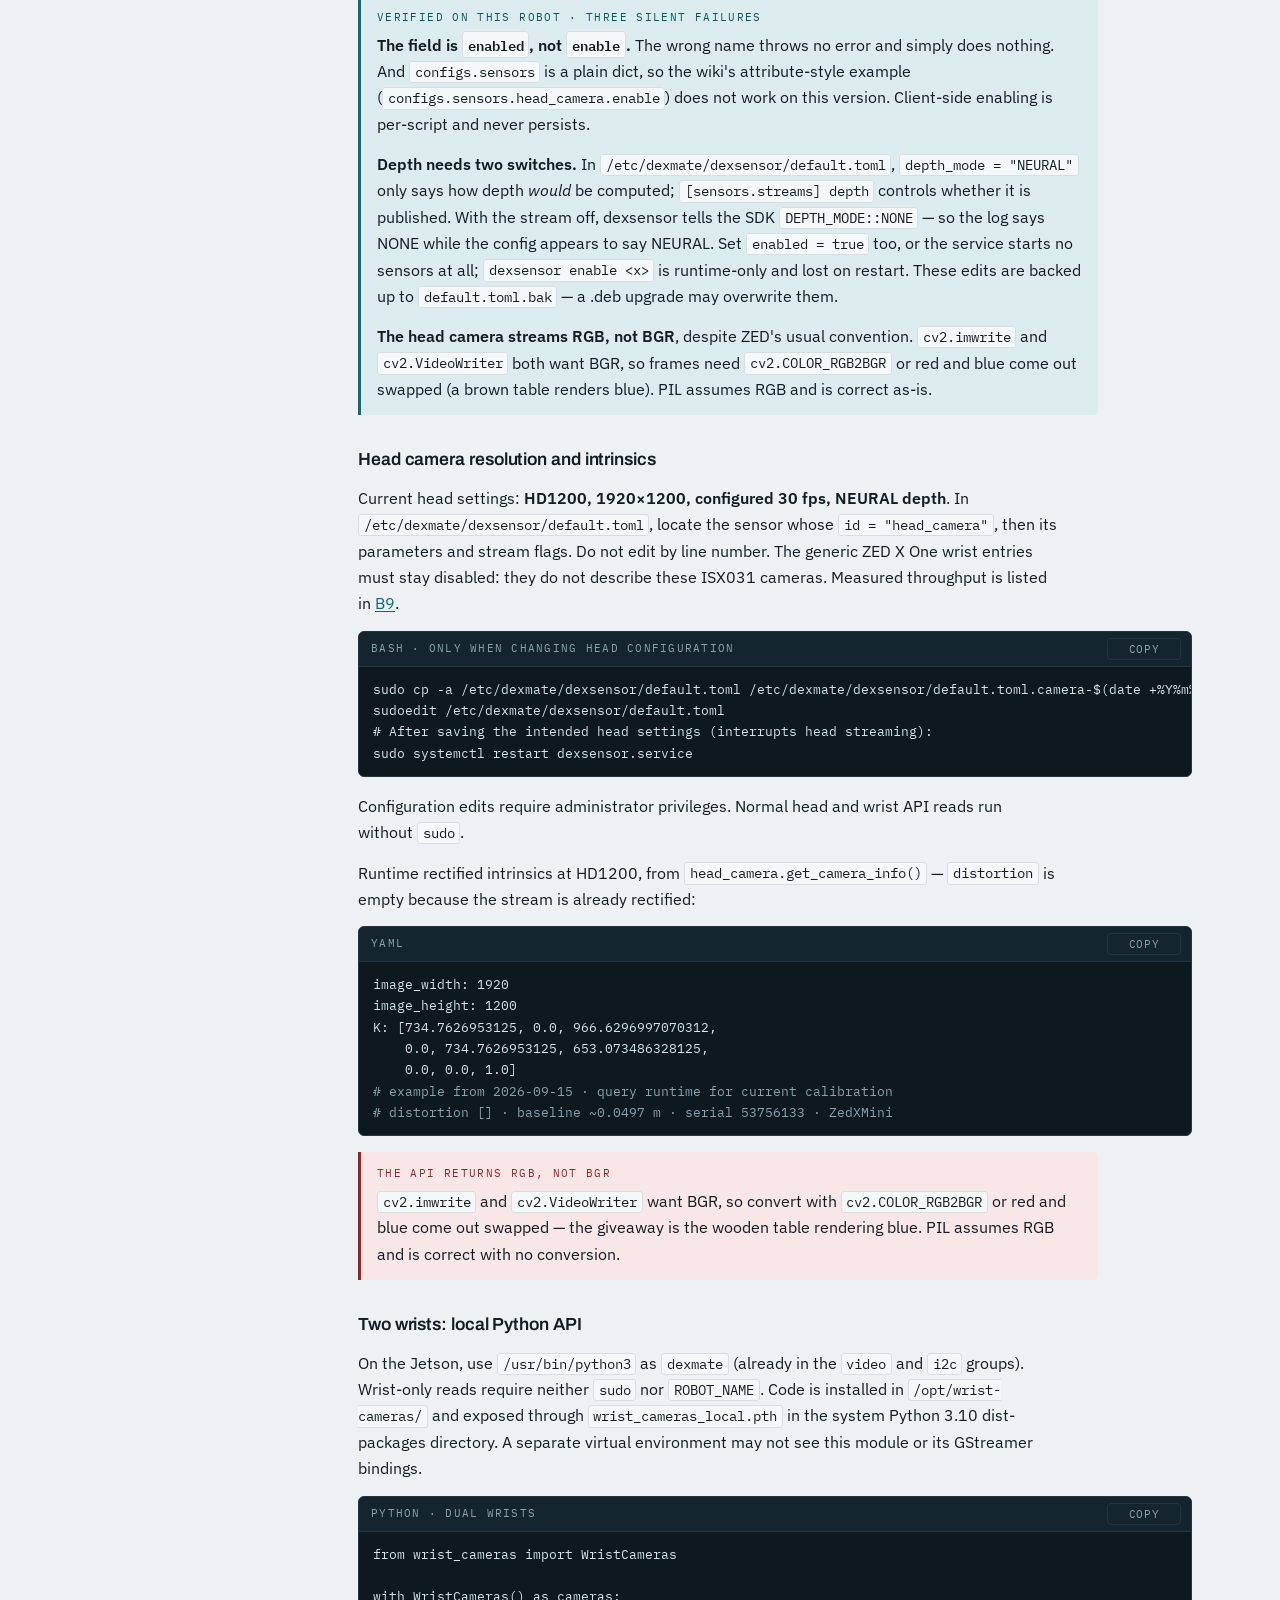
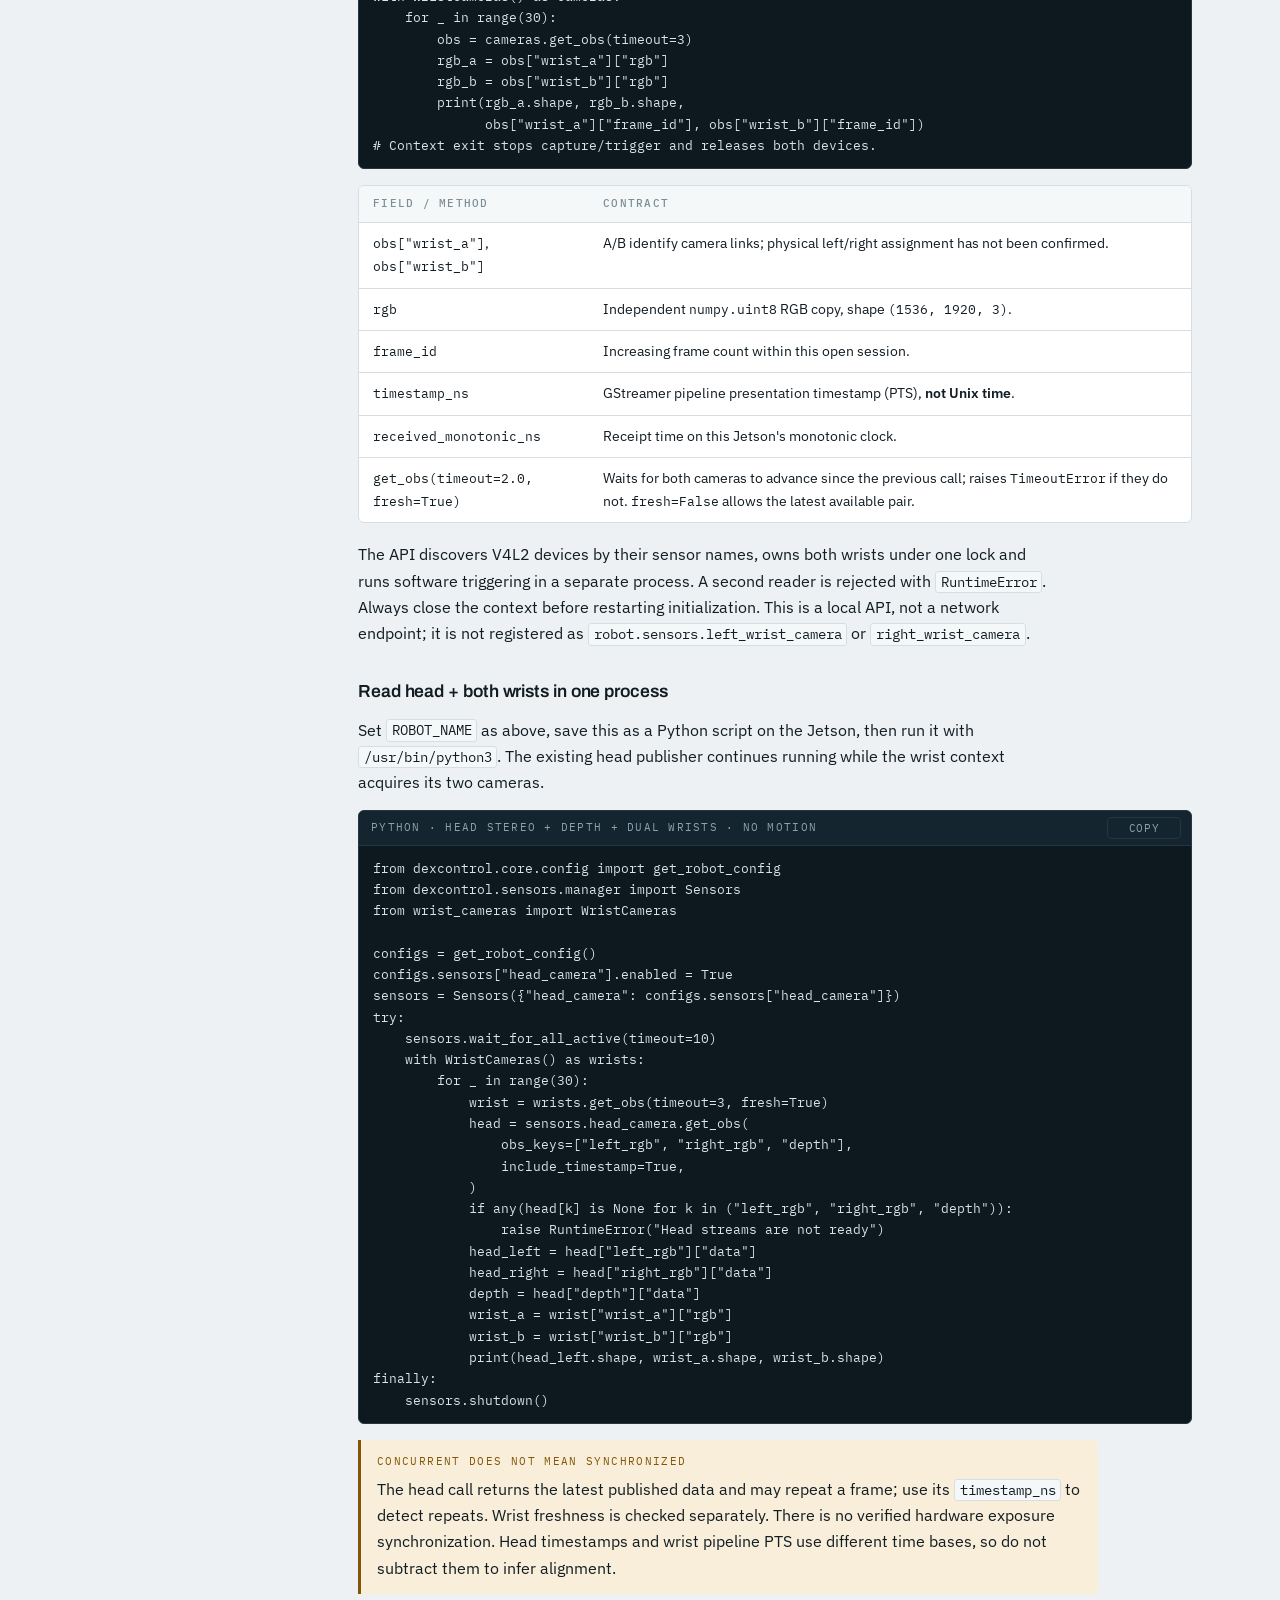
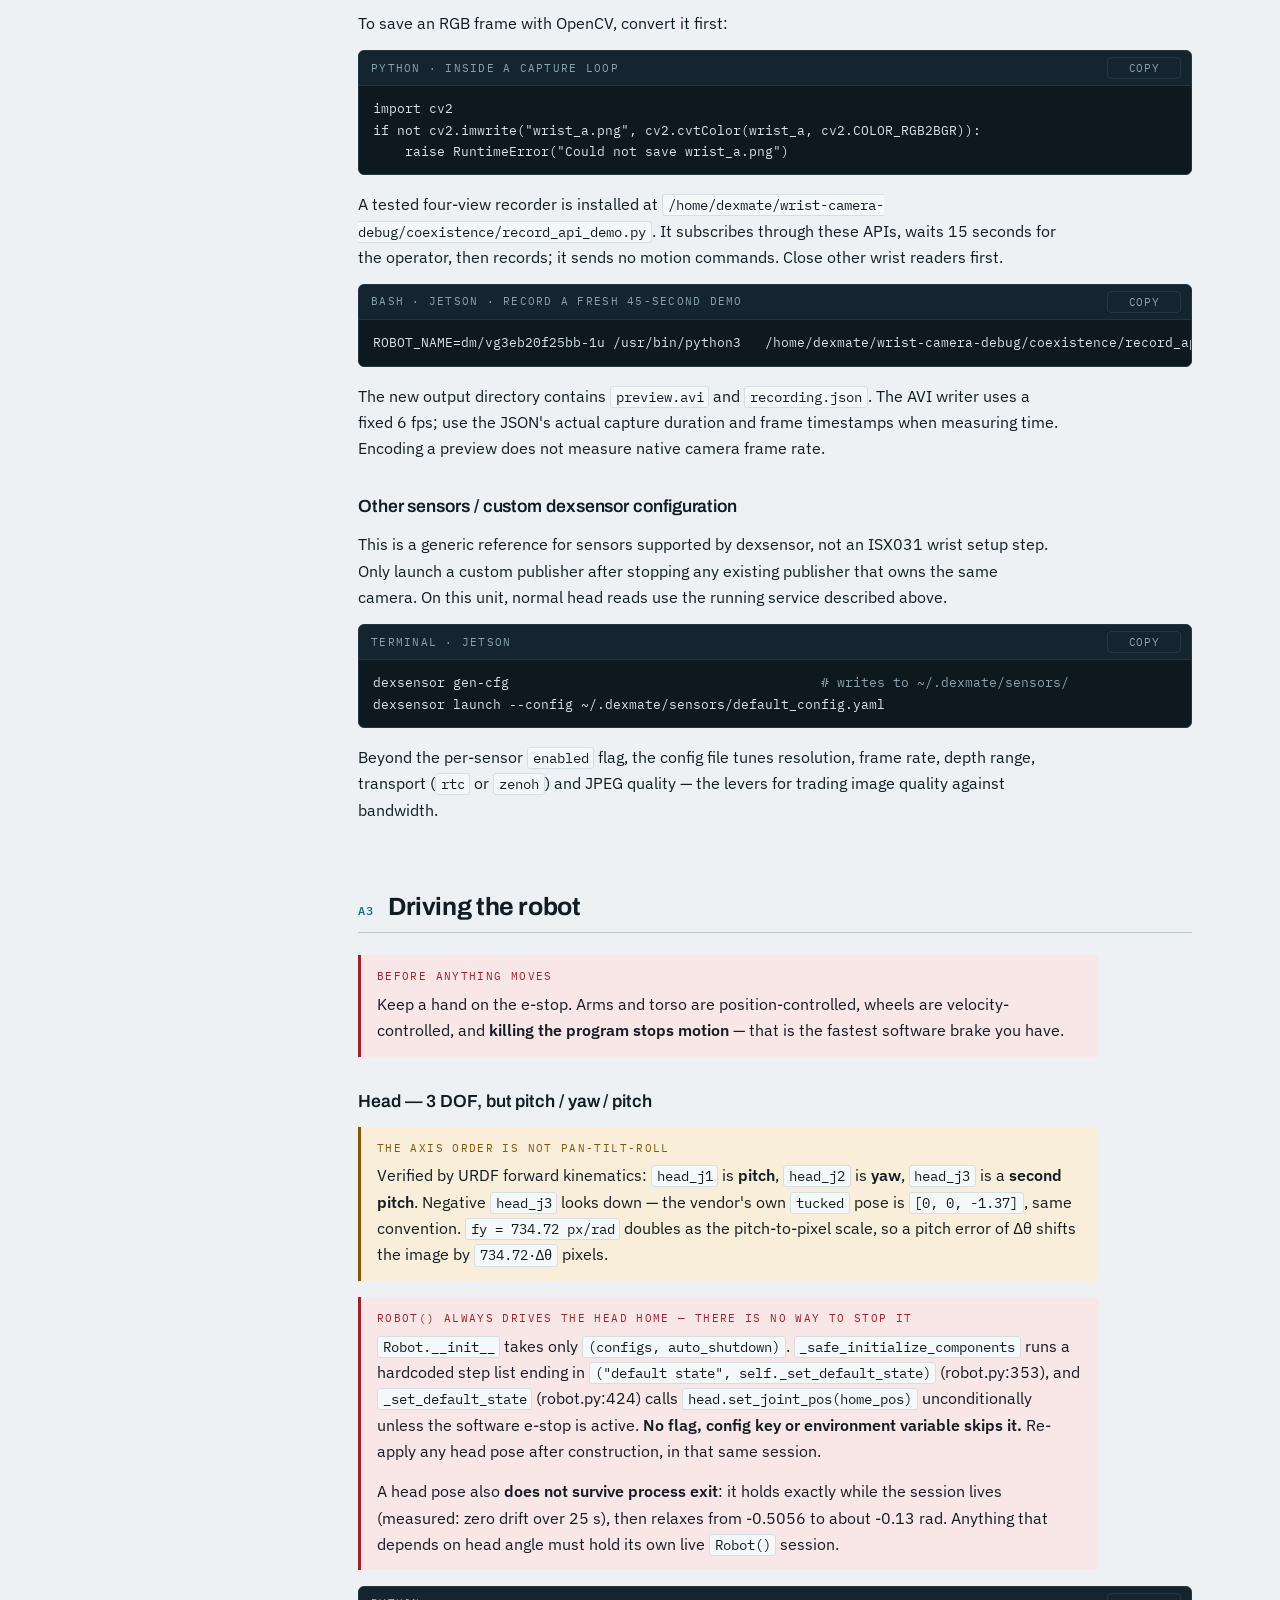
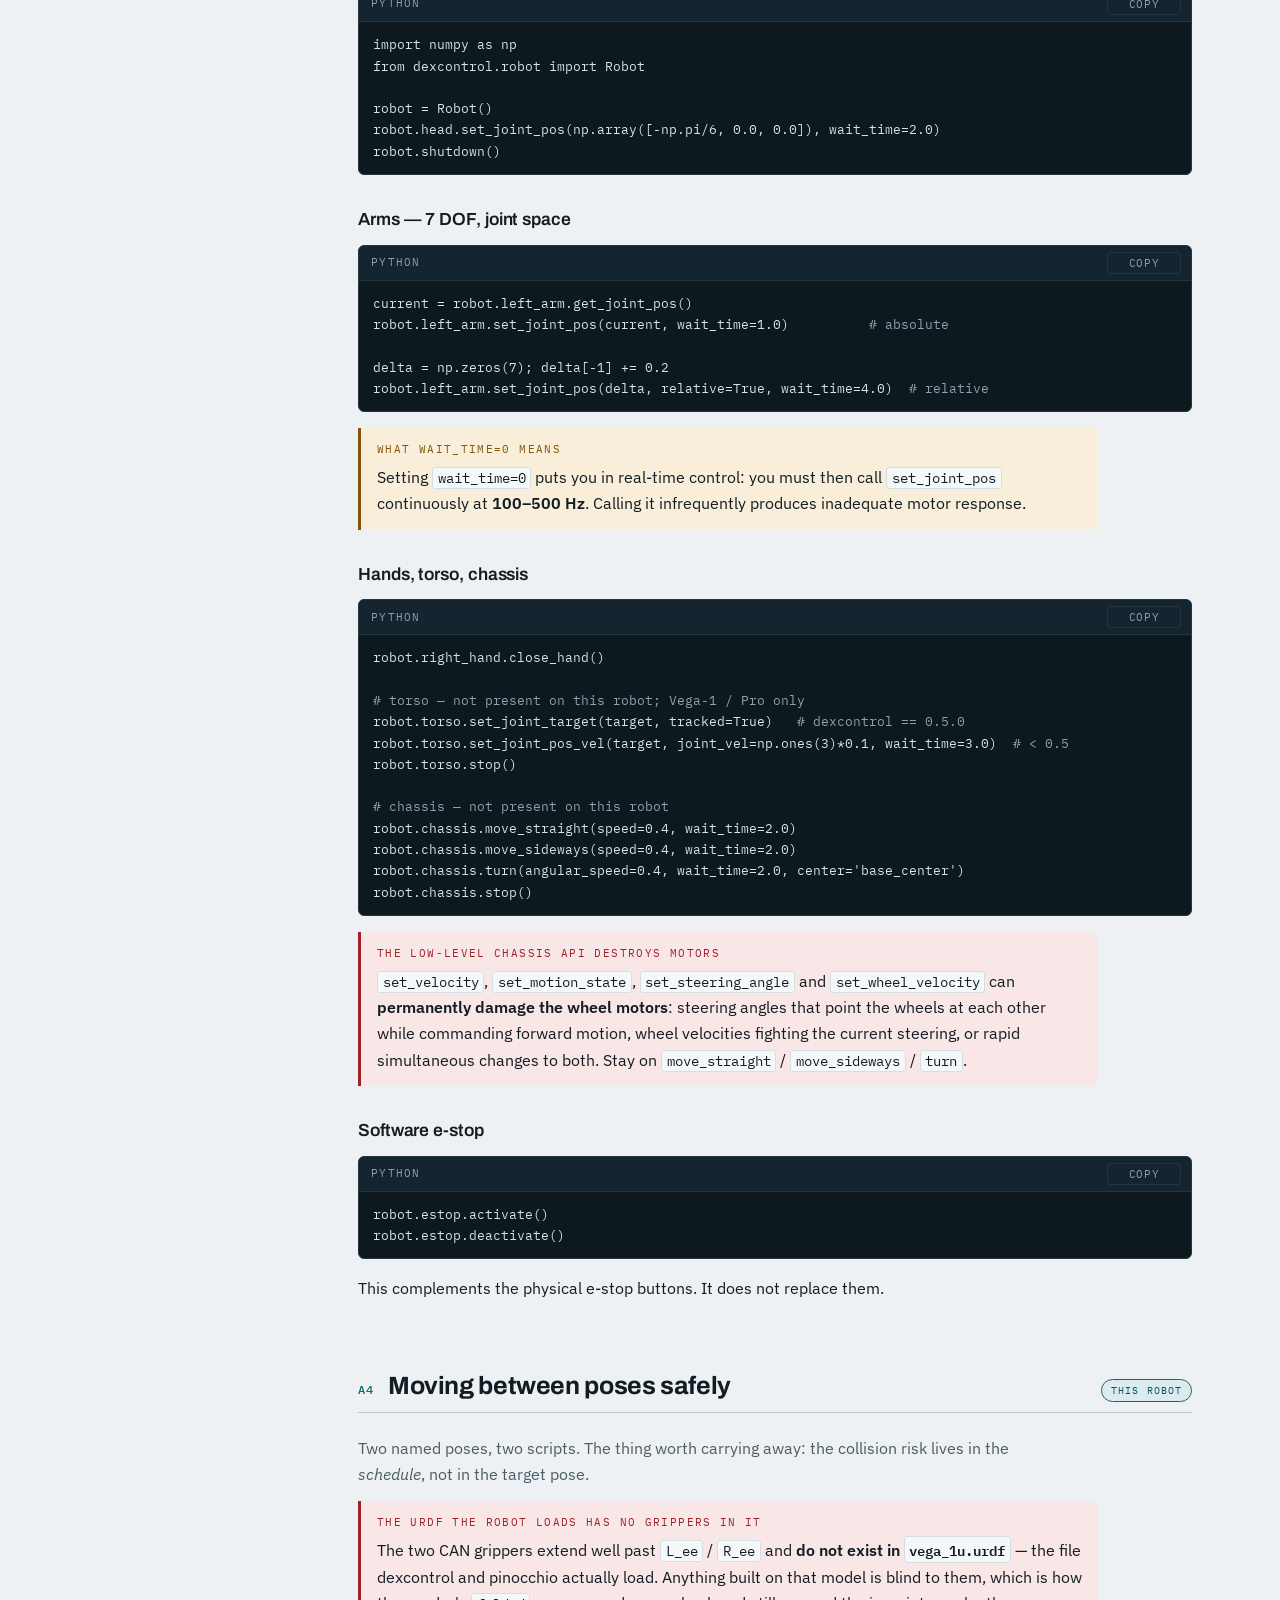
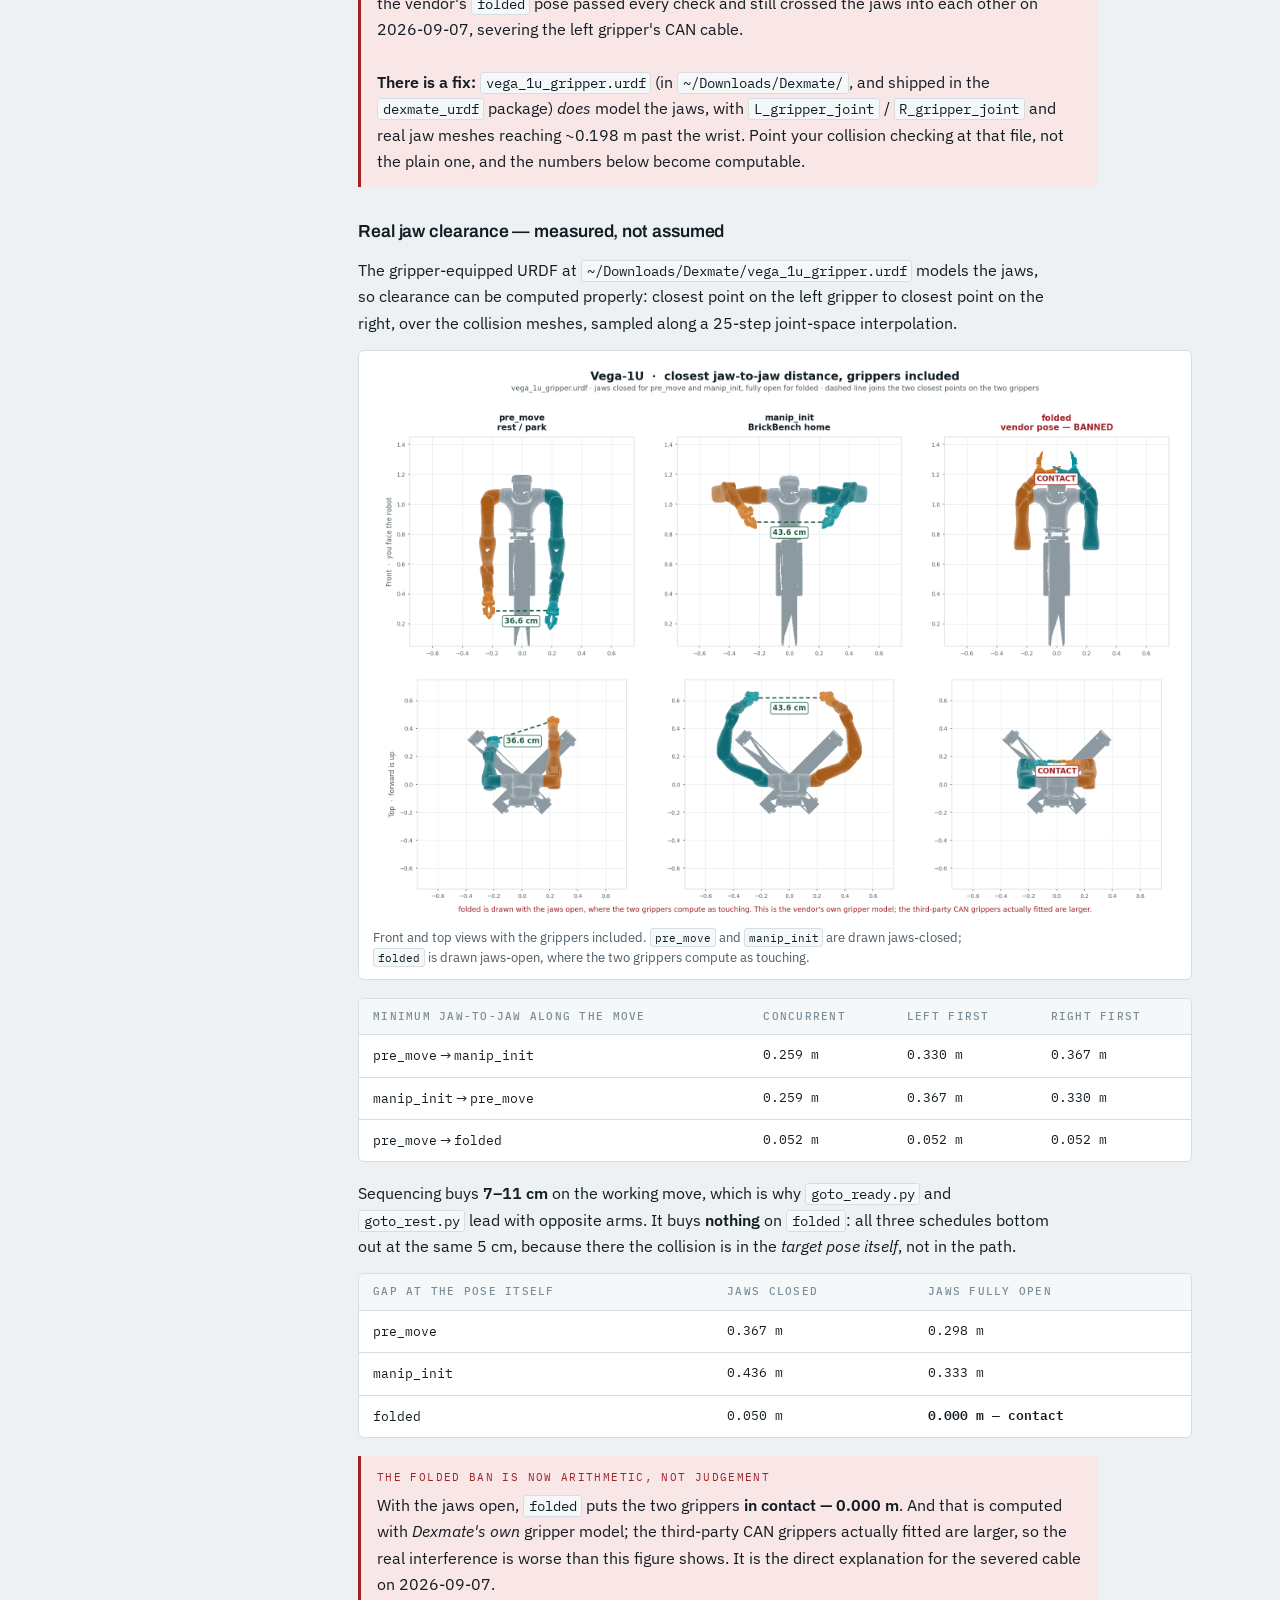
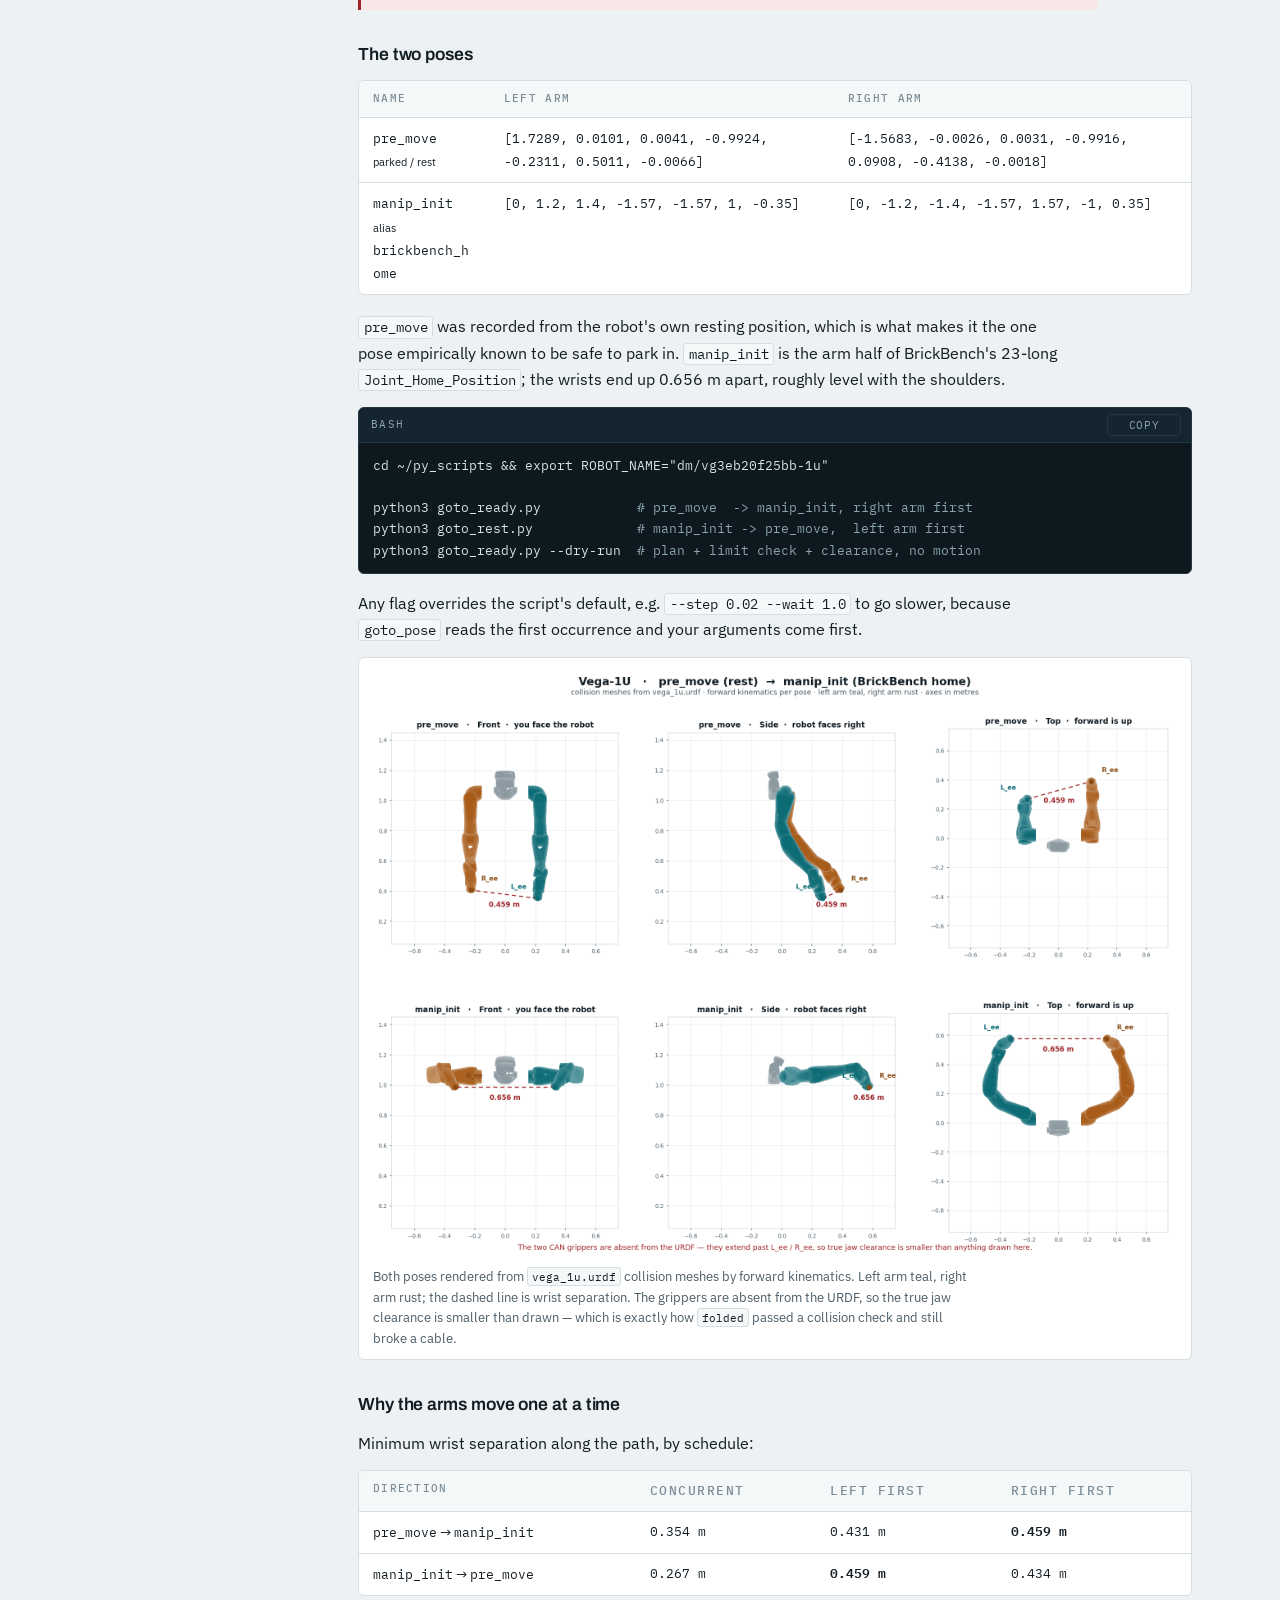
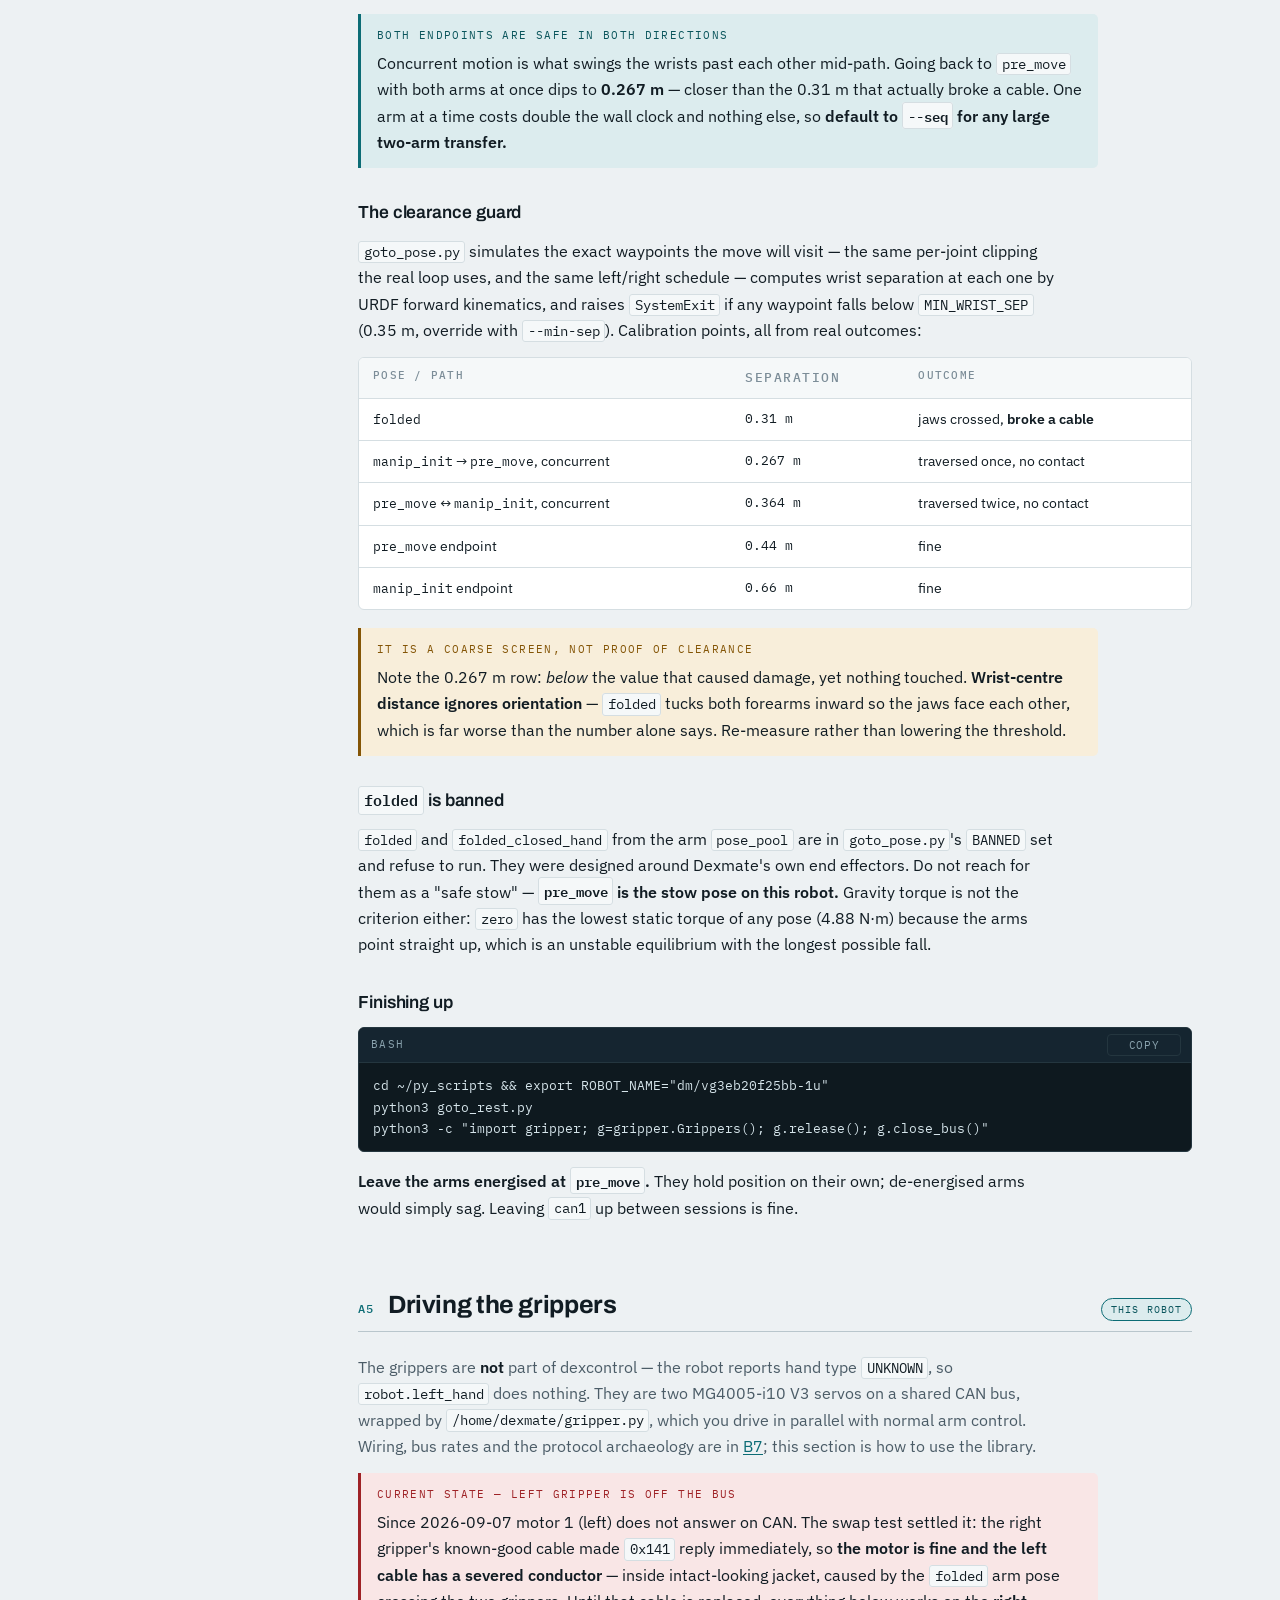
==== commit f115ec0e: "Restore original manual and append only two hardware setup chapters" ====
--- a/docs/en.html
+++ b/docs/en.html
@@ -1,24 +1,439 @@
 <!doctype html>
-<html lang="en"><head><meta charset="utf-8"><meta name="viewport" content="width=device-width,initial-scale=1"><meta name="description" content="From the harness and capture board to software installation. A field manual for the next robot."><title>Vega-1U Setup & Field Manual · ICL</title><link rel="stylesheet" href="style.css"><link rel="alternate" hreflang="zh-CN" href="index.html"></head>
-<body><a class="skip" href="#main">Skip to content</a>
-<header><a class="brand" href="en.html"><span class="brand-mark">ICL</span><span>DEXMATE <b>/ SETUP</b></span></a><div class="header-links"><a class="language" href="index.html">中文</a><a href="https://github.com/intelligent-control-lab/dexmate-setup">GitHub ↗</a></div></header>
-<div class="layout"><aside class="sidebar"><div class="side-title">FIELD MANUAL <span>2026.09</span></div><nav aria-label="Chapters"><a href="#hardware"><span>01</span>One-time hardware setup</a><a href="#install"><span>02</span>Quick installation on a new robot</a><a href="#session"><span>03</span>Every session: connect and check</a><a href="#sensors"><span>04</span>Read head and wrist cameras</a><a href="#poses"><span>05</span>Arm and head poses</a><a href="#grippers"><span>06</span>Gripper API and CAN acceptance</a><a href="#network"><span>07</span>Networking, certificates and architecture</a><a href="#acceptance"><span>08</span>Acceptance and joint limits</a><a href="#camera-boot"><span>09</span>Camera boot chain and driver versions</a><a href="#troubleshooting"><span>10</span>Troubleshooting</a><a href="#recovery"><span>11</span>Reflash recovery and rollback</a><a href="#sources"><span>12</span>Files and sources</a></nav><div class="side-note">VEGA-1U<br>ORIN NANO 8GB<br>L4T 36.5.0</div></aside>
-<main id="main"><div class="hero"><div class="eyebrow">INTELLIGENT CONTROL LAB / FIELD GUIDE 01</div><h1>Set up the<br>next robot.</h1><p class="lead">From the harness and capture board to software installation. A field manual for the next robot.</p><div class="hero-actions"><a class="button" href="#hardware">Hardware setup ↓</a><a class="button secondary" href="#install">Quick install →</a></div><div class="hero-meta"><span>17 DOF</span><span>HEAD + 2 WRISTS</span><span>USB-CAN GRIPPERS</span></div></div>
-<div class="status"><span class="status-dot"></span>Reference software exported · New-robot install and cold boot require onsite acceptance</div><section id="hardware"><div class="section-head"><span>01</span><h2>One-time hardware setup</h2></div><aside class="note"><strong>Power off before wiring.</strong> The grippers use the robot’s 24V supply. The Waveshare board uses <strong>5V from the Jetson 40-pin header</strong>. The original “24V on pins 2/4” note is corrected using the supplied pinout and vendor guide: <strong>red leads to pins 2 and 4 (5V); black to pin 6 (GND). Never apply 24V here.</strong></aside><h3>1 · Gripper harness and wrist cameras</h3><ol><li>Use the assembled harness: one end connects to the CAN adapter; each arm branch has a 4-pin and a 6-pin connector. <strong>6-pin → gripper; 4-pin → robot.</strong> Respect connector keying; do not infer pinout from wire colors.</li><li>Connect the camera cable too. Use only the <strong>inward-facing wrist camera connection</strong>, as shown in IMG_9360.</li><li>Plug the CAN adapter into the robot’s USB port. Set <strong>both switches toward K</strong>, matching IMG_9369. This orientation applies to the photographed adapter; it is separate from the Waveshare four-position CFG setting.</li><li>Secure the harness with enough slack for joint travel. Refer to IMG_9361 and IMG_9368 for the complete installation.</li></ol><div class="gallery"><figure><a href="assets/IMG_9360.jpg" target="_blank" rel="noopener"><img src="assets/IMG_9360.jpg" alt="IMG_9360 · Connect the inward-facing wrist camera port." width="1350" height="1800" loading="lazy"></a><figcaption>IMG_9360 · Connect the inward-facing wrist camera port.</figcaption></figure><figure><a href="assets/IMG_9369.jpg" target="_blank" rel="noopener"><img src="assets/IMG_9369.jpg" alt="IMG_9369 · USB-CAN adapter: both switches toward K." width="1350" height="1800" loading="lazy"></a><figcaption>IMG_9369 · USB-CAN adapter: both switches toward K.</figcaption></figure></div><div class="gallery"><figure><a href="assets/IMG_9361.jpg" target="_blank" rel="noopener"><img src="assets/IMG_9361.jpg" alt="IMG_9361 · Complete arms, grippers and camera wiring." width="1800" height="1350" loading="lazy"></a><figcaption>IMG_9361 · Complete arms, grippers and camera wiring.</figcaption></figure><figure><video controls playsinline preload="metadata" width="720" height="1280" poster="assets/IMG_9368-poster.jpg"><source src="assets/IMG_9368.mp4" type="video/mp4"></video><figcaption>IMG_9368 · Overall harness and USB-CAN walkthrough · <a href="assets/IMG_9368.mp4" download>MP4</a></figcaption></figure></div><h3>2 · MAX9296 board, standoffs and CSI ribbon</h3><ol><li>Use the kit’s included standoffs to join the capture board and PCB. Locate power, CFG and CSI before installation.</li><li>Connect both red leads to Jetson header <strong>pins 2 and 4 (5V)</strong>, and black to <strong>pin 6 (GND)</strong>. Pin 1 is 3.3V. The robot’s 24V input is a different circuit.</li><li>Set Waveshare CFG to <strong>0100</strong> in numbered switch order 1→4.</li><li>Remove and save the robot’s original standoffs. Secure the steel frame with <strong>15mm standoffs</strong>, then add <strong>10mm standoffs</strong> for the remaining memory/storage assembly and fan. Check insulation clearance, fan clearance and cable bends.</li><li>With a <strong>female-to-female camera cable</strong>, disconnect the internal wrist-camera connection and connect it to the capture board. With a <strong>male-to-female cable</strong>, remove the external-camera connector from the robot’s rear cover and connect directly; IMG_9277 demonstrates this route.</li><li>Remove the ribbon previously attached to Jetson <strong>CAM1</strong>. Use the kit ribbon for <strong>Jetson CAM1 ↔ Waveshare CSI0</strong>. This is a replacement ribbon connection, not a general reroute of the old camera chain. Keep the head’s ZED Link on <strong>CAM0</strong>; Waveshare wrists use CAM1.</li><li>Check polarity, latches, routing and fasteners before powering on.</li></ol><div class="gallery"><figure><a href="assets/waveshare-power.webp" target="_blank" rel="noopener"><img src="assets/waveshare-power.webp" alt="Waveshare reference · Both red leads to 5V; black to GND." width="3422" height="2567" loading="lazy"></a><figcaption>Waveshare reference · Both red leads to 5V; black to GND.</figcaption></figure><figure><a href="assets/jetson-pinout.png" target="_blank" rel="noopener"><img src="assets/jetson-pinout.png" alt="40-pin header: 2 = 5V, 4 = 5V, 6 = GND." width="329" height="537" loading="lazy"></a><figcaption>40-pin header: 2 = 5V, 4 = 5V, 6 = GND.</figcaption></figure></div><div class="gallery"><figure><a href="assets/waveshare-switch.webp" target="_blank" rel="noopener"><img src="assets/waveshare-switch.webp" alt="Waveshare CFG · 0100 in numbered order 1, 2, 3, 4." width="3777" height="2832" loading="lazy"></a><figcaption>Waveshare CFG · 0100 in numbered order 1, 2, 3, 4.</figcaption></figure><figure><a href="assets/IMG_9276.jpg" target="_blank" rel="noopener"><img src="assets/IMG_9276.jpg" alt="IMG_9276 · Installed CSI ribbon and board stack." width="1350" height="1800" loading="lazy"></a><figcaption>IMG_9276 · Installed CSI ribbon and board stack.</figcaption></figure></div><div class="gallery"><figure><video controls playsinline preload="metadata" width="720" height="1280" poster="assets/IMG_9277-poster.jpg"><source src="assets/IMG_9277.mp4" type="video/mp4"></video><figcaption>IMG_9277 · Male-to-female cable, rear connector and internal PCB walkthrough · <a href="assets/IMG_9277.mp4" download>MP4</a></figcaption></figure><figure><a href="assets/waveshare-kit.webp" target="_blank" rel="noopener"><img src="assets/waveshare-kit.webp" alt="Waveshare kit · Capture board and dual GMSL links." width="880" height="583" loading="lazy"></a><figcaption>Waveshare kit · Capture board and dual GMSL links.</figcaption></figure></div><figure><a href="assets/jetson-board.jpg" target="_blank" rel="noopener"><img src="assets/jetson-board.jpg" alt="Jetson carrier reference; identify CAM0 / CAM1 from the actual PCB markings." width="510" height="392" loading="lazy"></a><figcaption>Jetson carrier reference; identify CAM0 / CAM1 from the actual PCB markings.</figcaption></figure><aside class="note"><strong>Keep every removed part.</strong> Bag and label the original standoffs, rear connectors, ribbon cables, screws and brackets. The robot must be returned later and its original assembly must remain recoverable.</aside><p class="source">Sources: supplied installation notes and media; power, CSI and CFG cross-checked against the <a href="https://docs.waveshare.com/MAX9296-GMSL-Deser-Module/Jetson-Orin">Waveshare Jetson Orin guide</a>. Standoff dimensions describe this robot’s installation.</p></section><section id="install"><div class="section-head"><span>02</span><h2>Quick installation on a new robot</h2></div><p>Complete hardware assembly, this robot’s own certificate and vendor base software first. The installer deploys the local gripper library, wrist initialization/API, pose scripts, drivers and services. It does not flash the robot, update firmware or command movement.</p><div class="table-wrap"><table><thead><tr><th>Component</th><th>Pinned version / target</th></tr></thead><tbody><tr><td>Jetson</td><td>Orin Nano 8GB · p3767-0005 + p3768 carrier</td></tr><tr><td>L4T / kernel</td><td>36.5.0 / 5.15.185-tegra · aarch64</td></tr><tr><td>Python</td><td>System Python 3.10</td></tr><tr><td>Firmware / dexcontrol / dextop</td><td>0.5.x / 0.5.0 / 0.5.0</td></tr><tr><td>dexsensor / ZED SDK</td><td>0.7.6 / 5.2.3</td></tr><tr><td>ZED Link Duo</td><td>1.4.3-LI-MAX96712-L4T36.5.0</td></tr><tr><td>python-can / dexmate-urdf / pin</td><td>4.6.1 / 0.8.4 / 4.1.0</td></tr></tbody></table></div><h3>Prepare the vendor baseline</h3><p>Install dexsensor 0.7.6 from <a href="https://software.dexmate.ai/packages/dexsensor">Dexmate software</a>, ZED SDK 5.2.3 from the <a href="https://www.stereolabs.com/developers/release/5.2">Stereolabs 5.2 release archive</a>, and ZED Link Duo 1.4.3 for the exact kernel. Follow the vendor installation process first. Exact filenames and hashes are in <code>provenance/vendor-installers.json</code>. Vendor installers and robot certificates are excluded from public Git; Python dependencies come from PyPI, so this process needs Internet access.</p><div class="code"><button class="copy" type="button">Copy</button><pre><code>git clone https://github.com/intelligent-control-lab/dexmate-setup.git
-cd dexmate-setup
-/usr/bin/python3 scripts/install.py
-
-# Replace YOUR_SERIAL with this robot&#x27;s actual identifier.
-sudo /usr/bin/python3 scripts/install.py --apply \
-  --robot-name dm/YOUR_SERIAL-1u --user dexmate \
-  --install-deps --camera-boot --activate-camera-boot --configure-head</code></pre></div><p>Running <code>install.py</code> alone only checks and prints a plan. <code>--apply</code> writes changes; <code>--install-deps</code> installs apt and pinned Python packages; <code>--camera-boot</code> builds a separate initrd from this robot’s own image; <code>--activate-camera-boot</code> changes DEFAULT; <code>--configure-head</code> backs up and replaces the dexsensor template. Omit the activate flag to stage an entry without selecting it.</p><aside class="note">The installer rejects mismatched kernel, board, Python and L4T versions. It preserves the target machine’s root= arguments and original Stereolabs entry, never copying the source machine’s PARTUUID. Replaced regular files are saved under <code>/var/backups/dexmate-setup/timestamp/</code>. Python environments, group changes and service-enable state require the separate rollback steps.</aside><h3>After installation</h3><ol><li>Review the new <code>DexmateSetupHeadWrists</code> entry in extlinux. Attach a display and keyboard and verify the fallback entries are available.</li><li>Schedule a manual reboot. The installer neither reboots nor starts CAN/camera services.</li><li>Log in again for video / i2c group membership, then run the read-only check below.</li><li>Accept the head, wrists and grippers separately; perform supervised pose motion last.</li></ol><div class="code"><button class="copy" type="button">Copy</button><pre><code>source /opt/dexmate-setup/env.sh
-cd ~/dexmate-setup
-python3 scripts/doctor.py</code></pre></div><p><code>~/dexmate-setup</code> is an example clone location. Installed files live in <code>/opt/dexmate-setup/{gripper,poses,venv}</code> and <code>/opt/wrist-cameras</code>; the old <code>~/py_scripts</code> is not overwritten.</p></section><section id="session"><div class="section-head"><span>03</span><h2>Every session: connect and check</h2></div><p>For a configured robot, connect and inspect; do not repeat one-time setup. The WiFi DHCP address can change: read <code>ip -br addr</code> at the robot console. Reference wired addresses are Jetson <code>192.168.50.20</code> and SoC <code>192.168.50.21</code>. Use this robot’s own SSH credentials.</p><div class="code"><button class="copy" type="button">Copy</button><pre><code>ssh dexmate@ROBOT_IP
-source /opt/dexmate-setup/env.sh
+<html lang="en">
+<head>
+<meta charset="utf-8">
+<meta name="viewport" content="width=device-width, initial-scale=1">
+<title>Vega-1U Field Manual</title>
+<link rel="preconnect" href="https://fonts.googleapis.com">
+<link rel="preconnect" href="https://fonts.gstatic.com" crossorigin>
+<link rel="stylesheet" href="https://fonts.googleapis.com/css2?family=Archivo:wght@600;700;800&family=IBM+Plex+Mono:wght@400;500;600&family=IBM+Plex+Sans:wght@400;500;600&display=swap">
+<style>
+:root{
+  --ground:#EDF1F3;
+  --surface:#FFFFFF;
+  --surface-2:#F5F8F9;
+  --ink:#111C23;
+  --ink-2:#4B5C67;
+  --ink-3:#7C8D98;
+  --line:#D5DEE2;
+  --line-strong:#B9C6CC;
+  --accent:#0C6C75;
+  --accent-2:#0A555C;
+  --accent-soft:#DCECEE;
+  --danger:#9E2226;
+  --danger-soft:#F9E6E6;
+  --warn:#845506;
+  --warn-soft:#F8EEDA;
+  --ok:#236345;
+  --ok-soft:#DFEFE6;
+  --term-bg:#0E191F;
+  --term-bg-2:#152530;
+  --term-ink:#D5E4EA;
+  --term-ink-2:#8AA3AE;
+  --term-line:#24363F;
+  --term-accent:#63CFD6;
+  --shadow:0 1px 2px rgba(17,28,35,.05),0 8px 24px -16px rgba(17,28,35,.35);
+
+  --f-display:"Archivo",Helvetica,Arial,sans-serif;
+  --f-body:"IBM Plex Sans",Helvetica,Arial,sans-serif;
+  --f-mono:"IBM Plex Mono",ui-monospace,SFMono-Regular,Menlo,Consolas,monospace;
+}
+@media (prefers-color-scheme:dark){
+  :root:not([data-theme="light"]){
+    --ground:#0C1317;
+    --surface:#121D23;
+    --surface-2:#17242B;
+    --ink:#E3ECF0;
+    --ink-2:#A1B3BD;
+    --ink-3:#6E838E;
+    --line:#25343C;
+    --line-strong:#33454E;
+    --accent:#54C8D1;
+    --accent-2:#7FDDE4;
+    --accent-soft:#103137;
+    --danger:#EE8E8E;
+    --danger-soft:#331819;
+    --warn:#DDAB59;
+    --warn-soft:#31260F;
+    --ok:#6FCB9B;
+    --ok-soft:#112B20;
+    --term-bg:#091218;
+    --term-bg-2:#0E1B22;
+    --term-line:#1E2E36;
+    --shadow:0 1px 2px rgba(0,0,0,.4),0 10px 28px -18px rgba(0,0,0,.9);
+  }
+}
+:root[data-theme="dark"]{
+  --ground:#0C1317;
+  --surface:#121D23;
+  --surface-2:#17242B;
+  --ink:#E3ECF0;
+  --ink-2:#A1B3BD;
+  --ink-3:#6E838E;
+  --line:#25343C;
+  --line-strong:#33454E;
+  --accent:#54C8D1;
+  --accent-2:#7FDDE4;
+  --accent-soft:#103137;
+  --danger:#EE8E8E;
+  --danger-soft:#331819;
+  --warn:#DDAB59;
+  --warn-soft:#31260F;
+  --ok:#6FCB9B;
+  --ok-soft:#112B20;
+  --term-bg:#091218;
+  --term-bg-2:#0E1B22;
+  --term-line:#1E2E36;
+  --shadow:0 1px 2px rgba(0,0,0,.4),0 10px 28px -18px rgba(0,0,0,.9);
+}
+
+*{box-sizing:border-box}
+body{
+  background:var(--ground);
+  color:var(--ink);
+  font-family:var(--f-body);
+  font-size:15.5px;
+  line-height:1.7;
+  -webkit-font-smoothing:antialiased;
+}
+.wrap{max-width:1160px;margin:0 auto;padding:0 28px 96px}
+
+/* ---------- masthead ---------- */
+.masthead{
+  border-bottom:1px solid var(--line);
+  background:var(--surface);
+  margin:0 -28px 44px;
+  padding:44px 28px 0;
+}
+.masthead-inner{max-width:1160px;margin:0 auto}
+.eyebrow{
+  font-family:var(--f-mono);
+  font-size:11.5px;
+  letter-spacing:.16em;
+  text-transform:uppercase;
+  color:var(--ink-3);
+  margin:0 0 14px;
+}
+h1{
+  font-family:var(--f-display);
+  font-weight:800;
+  font-size:clamp(34px,5.2vw,52px);
+  line-height:1.06;
+  letter-spacing:-.025em;
+  margin:0 0 14px;
+  text-wrap:balance;
+}
+.standfirst{
+  max-width:64ch;color:var(--ink-2);margin:0 0 30px;font-size:16.5px;
+}
+.idcard{
+  display:grid;
+  grid-template-columns:repeat(auto-fit,minmax(178px,1fr));
+  border-top:1px solid var(--line);
+  margin:0 -28px;
+  padding:0 28px;
+}
+.idcard div{
+  padding:16px 20px 18px 0;
+  border-right:1px solid var(--line);
+}
+.idcard div:last-child{border-right:0}
+.idcard dt{
+  font-family:var(--f-mono);font-size:10.5px;letter-spacing:.14em;
+  text-transform:uppercase;color:var(--ink-3);margin:0 0 5px;
+}
+.idcard dd{
+  margin:0;font-family:var(--f-mono);font-size:13.5px;font-weight:500;
+  color:var(--ink);word-break:break-all;line-height:1.5;
+}
+.idcard dd small{display:block;font-size:11.5px;color:var(--ink-3);font-weight:400;letter-spacing:0}
+
+/* ---------- layout ---------- */
+.cols{display:block}
+@media (min-width:1000px){
+  .cols{display:grid;grid-template-columns:206px minmax(0,1fr);gap:64px;align-items:start}
+  nav.toc{position:sticky;top:24px}
+}
+nav.toc{margin-bottom:40px}
+nav.toc p{
+  font-family:var(--f-mono);font-size:10.5px;letter-spacing:.14em;text-transform:uppercase;
+  color:var(--ink-3);margin:0 0 12px;
+}
+nav.toc p.grp{margin:22px 0 10px;padding-top:14px;border-top:1px solid var(--line)}
+nav.toc p.grp em{font-style:normal;color:var(--ink-3);opacity:.75;letter-spacing:.08em}
+nav.toc ol{list-style:none;margin:0;padding:0;display:flex;flex-direction:column;gap:2px}
+nav.toc a{
+  display:flex;gap:9px;text-decoration:none;color:var(--ink-2);
+  font-size:13.5px;padding:4px 0;border-left:2px solid transparent;padding-left:10px;
+  transition:color .15s,border-color .15s;
+}
+nav.toc a span{font-family:var(--f-mono);font-size:11px;color:var(--ink-3);padding-top:2px}
+nav.toc a:hover{color:var(--accent)}
+nav.toc a.on{color:var(--ink);border-left-color:var(--accent);font-weight:500}
+nav.toc a.on span{color:var(--accent)}
+nav.toc a:focus-visible{outline:2px solid var(--accent);outline-offset:2px}
+
+main{min-width:0;display:flex;flex-direction:column;gap:54px}
+section{scroll-margin-top:24px}
+.sechead{display:flex;gap:14px;align-items:baseline;border-bottom:1px solid var(--line-strong);padding-bottom:10px;margin-bottom:22px;flex-wrap:wrap}
+.sechead .num{font-family:var(--f-mono);font-size:12px;font-weight:500;color:var(--accent);letter-spacing:.08em}
+.sechead .pill{
+  margin-left:auto;font-family:var(--f-mono);font-size:10px;letter-spacing:.11em;text-transform:uppercase;
+  border:1px solid var(--line-strong);color:var(--ink-3);border-radius:100px;padding:2px 9px;white-space:nowrap;
+}
+.sechead .pill.done{border-color:var(--ok);color:var(--ok);background:var(--ok-soft)}
+.sechead .pill.live{border-color:var(--accent);color:var(--accent-2);background:var(--accent-soft)}
+h2{font-family:var(--f-display);font-weight:700;font-size:25px;letter-spacing:-.015em;margin:0;line-height:1.25;text-wrap:balance}
+h3{font-family:var(--f-display);font-weight:600;font-size:17.5px;letter-spacing:-.005em;margin:30px 0 10px}
+p{margin:0 0 14px;max-width:70ch}
+ul,ol.steps{max-width:70ch;margin:0 0 14px;padding-left:20px}
+li{margin-bottom:7px}
+code{
+  font-family:var(--f-mono);font-size:.885em;
+  background:var(--surface-2);border:1px solid var(--line);
+  border-radius:3px;padding:.08em .34em;color:var(--ink);
+  word-break:break-word;
+}
+a{color:var(--accent);text-decoration-thickness:1px;text-underline-offset:2px}
+strong{font-weight:600;color:var(--ink)}
+.lede{color:var(--ink-2)}
+
+/* ---------- terminal blocks ---------- */
+.cmd{
+  background:var(--term-bg);border:1px solid var(--term-line);border-radius:6px;
+  margin:0 0 16px;overflow:hidden;position:relative;
+}
+.cmd-head{
+  display:flex;justify-content:space-between;align-items:center;gap:12px;
+  background:var(--term-bg-2);border-bottom:1px solid var(--term-line);
+  padding:6px 10px 6px 12px;
+}
+.cmd-head span{font-family:var(--f-mono);font-size:10.5px;letter-spacing:.12em;text-transform:uppercase;color:var(--term-ink-2)}
+.cmd-head button{
+  font-family:var(--f-mono);font-size:10.5px;letter-spacing:.06em;text-transform:uppercase;
+  background:transparent;color:var(--term-ink-2);border:1px solid var(--term-line);
+  border-radius:4px;padding:3px 9px;cursor:pointer;transition:color .15s,border-color .15s;
+  min-width:74px;
+}
+.cmd-head button:hover{color:var(--term-accent);border-color:var(--term-accent)}
+.cmd-head button:focus-visible{outline:2px solid var(--term-accent);outline-offset:2px}
+.cmd pre{
+  margin:0;padding:12px 14px;overflow-x:auto;
+  font-family:var(--f-mono);font-size:12.9px;line-height:1.65;color:var(--term-ink);
+}
+.cmd pre .c{color:var(--term-ink-2)}
+
+/* ---------- tables ---------- */
+.tw{overflow-x:auto;margin:0 0 18px;border:1px solid var(--line);border-radius:6px;background:var(--surface)}
+table{border-collapse:collapse;width:100%;font-size:13.7px}
+th,td{text-align:left;padding:9px 14px;border-bottom:1px solid var(--line);vertical-align:top}
+thead th{
+  font-family:var(--f-mono);font-size:10.5px;letter-spacing:.12em;text-transform:uppercase;
+  color:var(--ink-3);font-weight:500;background:var(--surface-2);white-space:nowrap;
+}
+tbody tr:last-child td{border-bottom:0}
+td code{background:transparent;border:0;padding:0;font-size:12.6px}
+.num-col{font-family:var(--f-mono);font-variant-numeric:tabular-nums;white-space:nowrap;font-size:12.6px}
+
+/* ---------- callouts ---------- */
+.note{
+  border-left:3px solid var(--line-strong);background:var(--surface);
+  padding:13px 16px;margin:0 0 16px;border-radius:0 5px 5px 0;max-width:74ch;
+}
+.note p{max-width:none}
+.note p:last-child{margin-bottom:0}
+.note .tag{
+  font-family:var(--f-mono);font-size:10.5px;letter-spacing:.13em;text-transform:uppercase;
+  display:block;margin-bottom:5px;color:var(--ink-3);
+}
+.note.danger{border-left-color:var(--danger);background:var(--danger-soft)}
+.note.danger .tag{color:var(--danger)}
+.note.warn{border-left-color:var(--warn);background:var(--warn-soft)}
+.note.warn .tag{color:var(--warn)}
+.note.ok{border-left-color:var(--ok);background:var(--ok-soft)}
+.note.ok .tag{color:var(--ok)}
+.note.mine{border-left-color:var(--accent);background:var(--accent-soft)}
+.note.mine .tag{color:var(--accent-2)}
+
+/* ---------- trap list ---------- */
+.traps{display:flex;flex-direction:column;border:1px solid var(--line);border-radius:6px;background:var(--surface);overflow:hidden}
+.trap{display:grid;grid-template-columns:1fr;padding:16px 18px;border-bottom:1px solid var(--line)}
+.trap:last-child{border-bottom:0}
+@media (min-width:760px){.trap{grid-template-columns:236px minmax(0,1fr);gap:22px}}
+.trap .sym{font-family:var(--f-mono);font-size:12.4px;line-height:1.55;color:var(--ink);font-weight:500}
+.trap .sym b{display:block;font-family:var(--f-mono);font-size:10px;letter-spacing:.12em;text-transform:uppercase;color:var(--danger);font-weight:500;margin-bottom:4px}
+.trap .fix{font-size:14px;color:var(--ink-2);line-height:1.65}
+.trap .fix strong{color:var(--ink)}
+.trap .fix p{margin:0 0 8px;max-width:none}
+.trap .fix p:last-child{margin:0}
+
+/* ---------- step blocks ---------- */
+.step{display:grid;grid-template-columns:1fr;margin-bottom:26px}
+@media (min-width:760px){.step{grid-template-columns:52px minmax(0,1fr)}}
+.step .sn{font-family:var(--f-mono);font-size:12px;font-weight:600;color:var(--accent);padding-top:4px;letter-spacing:.06em}
+.step .sb{min-width:0}
+.step .sb h3{margin-top:0}
+
+/* ---------- source cards ---------- */
+.srcs{display:grid;grid-template-columns:repeat(auto-fit,minmax(230px,1fr));gap:1px;background:var(--line);border:1px solid var(--line);border-radius:6px;overflow:hidden}
+.src{background:var(--surface);padding:15px 17px}
+.src b{display:block;font-family:var(--f-mono);font-size:10.5px;letter-spacing:.12em;text-transform:uppercase;color:var(--accent);margin-bottom:6px;font-weight:500}
+.src p{margin:0;font-size:13.6px;color:var(--ink-2);line-height:1.6}
+.fig{margin:0 0 18px;border:1px solid var(--line);border-radius:6px;background:var(--surface);padding:10px 10px 4px}
+.fig img{display:block;width:100%;height:auto;border-radius:3px}
+.fig figcaption{font-size:12.8px;color:var(--ink-2);line-height:1.6;padding:9px 4px 6px;max-width:76ch}
+.partline{border-top:2px solid var(--line-strong);padding-top:18px;margin-top:8px}
+.partline h2{font-family:var(--f-display);font-weight:800;font-size:20px;letter-spacing:-.01em;margin:0 0 6px}
+.partline p{color:var(--ink-2);font-size:14.5px;margin:0;max-width:70ch}
+.partline .eyebrow{margin:0 0 8px}
+footer{margin-top:60px;padding-top:20px;border-top:1px solid var(--line);color:var(--ink-3);font-size:12.5px;font-family:var(--f-mono);line-height:1.7}
+
+@media (prefers-reduced-motion:reduce){*{transition:none!important;animation:none!important}}
+</style>
+<link rel="stylesheet" href="hardware.css">
+</head>
+<body>
+
+
+<div class="masthead">
+  <div class="masthead-inner">
+<div class="manual-language"><a href="index.html" lang="zh-CN">中文</a><span> / </span><a href="en.html" lang="en">English</a></div>
+    <p class="eyebrow">Dexmate Vega-1U · CMU · Internal</p>
+    <h1>Vega-1U Field Manual</h1>
+    <p class="standfirst">Two halves. <strong>Part A is what we do every session</strong> — the robot is already configured, so this is just SSH and go. <strong>Part B is the one-time bring-up</strong>, already completed on this unit; it's here for a reflash, a second robot, or when something breaks. Sources: the four Dexmate wiki pages, support ticket #126892650, and everything we worked out ourselves that exists in no documentation.</p>
+    <dl class="idcard">
+      <div><dt>Robot name</dt><dd>dm/vg3eb20f25bb-1u<small>slash, not dash</small></dd></div>
+      <div><dt>Model</dt><dd>Vega-1U<small>upper body · 17 DOF · no torso/chassis published</small></dd></div>
+      <div><dt>Firmware</dt><dd>0.5.0<small>arm 1248 · soc 1263</small></dd></div>
+      <div><dt>Onboard</dt><dd>Jetson Orin Nano<small>L4T 36.5.0 · kernel 5.15.185</small></dd></div>
+      <div><dt>WiFi</dt><dd>172.26.161.243<small>CMU-DEVICE · DHCP, may change</small></dd></div>
+      <div><dt>Wired</dt><dd>192.168.50.20<small>enP8p1s0 · SoC at .21</small></dd></div>
+    </dl>
+  </div>
+</div>
+
+<div class="wrap">
+<div class="cols">
+
+<nav class="toc">
+  <p>A · Every session</p>
+  <ol>
+    <li><a href="#now"><span>A1</span>Connect &amp; start work</a></li>
+    <li><a href="#sensor"><span>A2</span>Read sensors</a></li>
+    <li><a href="#control"><span>A3</span>Drive the robot</a></li>
+    <li><a href="#poses"><span>A4</span>Move between poses</a></li>
+    <li><a href="#grippers"><span>A5</span>Drive the grippers</a></li>
+    <li><a href="#traps"><span>A6</span>Trap table</a></li>
+  </ol>
+  <p class="grp">B · Reference <em>(setup done)</em></p>
+  <ol>
+    <li><a href="#arch"><span>B0</span>Architecture</a></li>
+    <li><a href="#net"><span>B1</span>Get on the network</a></li>
+    <li><a href="#cert"><span>B2</span>Certificate &amp; firmware</a></li>
+    <li><a href="#comm"><span>B3</span>Workstation comms</a></li>
+    <li><a href="#libs"><span>B4</span>Install the libraries</a></li>
+    <li><a href="#verify"><span>B5</span>Verify &amp; diagnose</a></li>
+    <li><a href="#dof"><span>B6</span>DOF &amp; joint limits</a></li>
+    <li><a href="#gripper"><span>B7</span>CAN bus &amp; wiring</a></li>
+    <li><a href="#reflash"><span>B8</span>Recovery after reflash</a></li>
+    <li><a href="#camera-setup"><span>B9</span>Camera setup &amp; boot</a></li>
+    <li><a href="#gripper-hardware"><span>B10</span>Gripper hardware setup</a></li>
+<li><a href="#pcb-hardware"><span>B11</span>PCB / camera hardware setup</a></li>
+    <li><a href="#src"><span>—</span>Sources</a></li>
+  </ol>
+</nav>
+
+<main>
+
+<div class="partline" style="margin-top:0;border-top:0;padding-top:0">
+  <p class="eyebrow">Part A</p>
+  <h2>Every session</h2>
+  <p>The robot is configured and running. This is all you need for day-to-day work.</p>
+</div>
+
+<section id="now">
+  <div class="sechead"><span class="num">A1</span><h2>Connecting today</h2><span class="pill live">Current setup</span></div>
+  <p class="lede">This robot is already set up. Nothing in Part B needs repeating — the certificate is installed, the libraries are in place, and the Jetson joins <code>CMU-DEVICE</code> on its own at boot. A normal session is: SSH in, run a script onboard.</p>
+
+  <div class="tw"><table>
+    <thead><tr><th>What</th><th>Value</th><th>Notes</th></tr></thead>
+    <tbody>
+      <tr><td>Reach the robot</td><td><code>ssh dexmate@172.26.161.243</code></td><td>Password <code>hello-dex</code> (the factory default). A key is also configured, so it may not prompt.</td></tr>
+      <tr><td>Where code runs</td><td>Onboard, in <code>~/py_scripts/</code></td><td>Lowest latency, and everything is already installed there</td></tr>
+      <tr><td>Robot name</td><td><code>dm/vg3eb20f25bb-1u</code></td><td>Must be passed explicitly — see below</td></tr>
+      <tr><td>Wired fallback</td><td><code>192.168.50.20</code></td><td>Plug into the IO hub; your machine takes <code>192.168.50.x</code> (not .20/.21)</td></tr>
+      <tr><td>SoC portal</td><td><code>https://192.168.50.21:57832</code></td><td>Needs <code>sshuttle</code> from off-robot; only for certificates and firmware</td></tr>
+    </tbody>
+  </table></div>
+
+  <h3>When you have to spell out ROBOT_NAME</h3>
+  <p>Dexmate pre-sets <code>ROBOT_NAME</code> on the Jetson, so once you are sitting in an interactive shell it is already there — <code>echo $ROBOT_NAME</code> confirms it, and scripts run normally with no prefix. The prefix matters in exactly one situation: a command that never gets an interactive shell, because <code>~/.bashrc</code> is not sourced and <code>Robot()</code> then raises <code>ValueError</code>.</p>
+  <div class="tw"><table>
+    <thead><tr><th>How you run it</th><th>ROBOT_NAME</th><th>Prefix needed?</th></tr></thead>
+    <tbody>
+      <tr><td><code>ssh</code> in, then run commands</td><td>Already set</td><td>No</td></tr>
+      <tr><td><code>ssh dexmate@… 'python3 script.py'</code></td><td><strong>Not set</strong></td><td>Yes</td></tr>
+      <tr><td>cron, systemd units, <code>nohup</code> from a one-liner</td><td><strong>Not set</strong></td><td>Yes</td></tr>
+    </tbody>
+  </table></div>
+  <div class="cmd"><div class="cmd-head"><span>Terminal · one-shot from your machine</span><button type="button">Copy</button></div><pre>ssh dexmate@172.26.161.243 \
+  'ROBOT_NAME="dm/vg3eb20f25bb-1u" python3 ~/py_scripts/inspect_joints.py'</pre></div>
+
+  <h3>A session, start to finish</h3>
+  <div class="cmd"><div class="cmd-head"><span>Terminal · your machine → Jetson</span><button type="button">Copy</button></div><pre>ssh dexmate@172.26.161.243
+
+<span class="c"># is the robot healthy and talking?</span>
 dextop topic list --timeout 10
 dextop doctor check
-systemctl status dexsensor wrist-camera-init.service --no-pager
-cat /run/wrist-cameras/ready.json</code></pre></div><p><code>ROBOT_NAME</code> uses <code>dm/SERIAL-1u</code> with a slash. Non-interactive SSH does not source <code>~/.bashrc</code>; source the installed environment explicitly. A changed IP does not require reinstallation.</p><div class="code"><button class="copy" type="button">Copy</button><pre><code>ssh dexmate@ROBOT_IP &#x27;source /opt/dexmate-setup/env.sh; dextop doctor check&#x27;</code></pre></div><aside class="note"><code>Robot()</code> may home the head during construction, including in <code>inspect_joints.py</code> and pose <code>--dry-run</code>. Use <code>Sensors()</code> directly when you only need images.</aside></section><section id="sensors"><div class="section-head"><span>04</span><h2>Read head and wrist cameras</h2></div><h3>Head: subscribe to the existing dexsensor service</h3><p>Run on the Jetson after sourcing the environment. Do not start a second head service or open another ZED SDK owner. This example does not construct Robot.</p><div class="code"><button class="copy" type="button">Copy</button><pre><code>from dexcontrol.core.config import get_robot_config
+
+<span class="c"># where are the joints right now? (before commanding any motion)</span>
+python3 ~/py_scripts/inspect_joints.py</pre></div>
+  <p>That is the whole required part. Everything below is per-task — bring up only the subsystem you are about to use.</p>
+  <div class="cmd"><div class="cmd-head"><span>Optional · camera readiness · Jetson</span><button type="button">Copy</button></div><pre>systemctl status dexsensor wrist-camera-init.service --no-pager
+cat /run/wrist-cameras/ready.json</pre></div>
+  <p>The head service already runs on this unit. Subscribe with <a href="#sensor">A2</a>; the wrist API starts capture on demand. Wiring and boot configuration are in <a href="#camera-setup">B9</a>.</p>
+  <div class="cmd"><div class="cmd-head"><span>Optional · grippers</span><button type="button">Copy</button></div><pre>sudo modprobe gs_usb                                    <span class="c"># asks for hello-dex</span>
+sudo ip link set can1 up type can bitrate 1000000 \
+     loopback off listen-only off                       <span class="c"># ip is NOPASSWD</span></pre></div>
+  <div class="cmd"><div class="cmd-head"><span>Optional · arm motion</span><button type="button">Copy</button></div><pre>cd ~/py_scripts &amp;&amp; python3 goto_ready.py --dry-run</pre></div>
+  <p>Cameras (<a href="#sensor">A2</a>), grippers (<a href="#grippers">A5</a>) and arm motion (<a href="#poses">A4</a>) are independent of each other. For arms always go through the named poses, never a <code>pose_pool</code> entry.</p>
+  <div class="note danger"><span class="tag">Constructing Robot() moves the head</span><p>Every <code>Robot()</code> drives the head to <code>home</code>, and no flag prevents it — so <code>inspect_joints.py</code> and any other script that opens a session will move it. If you only need pixels, use <code>~/py_scripts/sensor_only.py</code>, which builds <code>Sensors()</code> directly and publishes no control topic at all. Details in <a href="#sensor">A2</a>.</p></div>
+  <div class="note warn"><span class="tag">sudo mostly prompts</span><p>Only three things are passwordless in <code>sudoers</code>: <code>/usr/sbin/ip</code>, <code>tee</code> to the one USB <code>authorized</code> path, and <code>systemctl {stop,restart,start} dexsensor.service</code>. Anything else — <code>modprobe</code>, editing the dexsensor toml — needs <code>hello-dex</code> typed at an interactive prompt, so it cannot run over a non-interactive ssh.</p></div>
+
+  <h3>When the IP has moved</h3>
+  <p><code>172.26.161.243</code> is a DHCP lease on <code>CMU-DEVICE</code> and <strong>will change eventually</strong>. When SSH stops answering, in ascending order of effort:</p>
+  <ol class="steps">
+    <li>Scan the subnet: <code>nmap -sn 172.26.160.0/22 | grep -B2 -A2 "vega\|dexmate\|ubuntu"</code></li>
+    <li>Plug in a cable and use the wired address <code>192.168.50.20</code>, which does not move.</li>
+    <li>Plug a monitor and keyboard into the IO hub and read the address off the desktop.</li>
+  </ol>
+  <div class="note warn"><span class="tag">What has <em>not</em> changed</span><p>A new IP does not mean re-running setup. The certificate, robot name, firmware and libraries all live on the robot and survive an address change — only <code>ROBOT_IP</code> (if you export it) and your SSH target need updating.</p></div>
+
+  <h3>Working from a workstation instead</h3>
+  <p>We currently run everything onboard. Driving the robot from your own machine is possible but needs its own one-time setup — <code>dextop</code>, the same certificate unpacked locally, and the environment variables — described in <a href="#comm">B3</a>. It buys you a better GPU at the cost of network latency.</p>
+</section>
+
+<section id="sensor">
+  <div class="sechead"><span class="num">A2</span><h2>Reading sensor data</h2></div>
+  <p class="lede">The head camera is published by the existing <code>dexsensor</code> service. The two OEM wrists use the local <code>WristCameras</code> Python API. Both can be read together. Use the sensor-only examples below to obtain images without constructing <code>Robot()</code>, which homes the head. Setup: <a href="#camera-setup">B9</a>.</p>
+
+  <h3>Joints, current, wrench, buttons — no dexsensor needed</h3>
+  <div class="cmd"><div class="cmd-head"><span>Python</span><button type="button">Copy</button></div><pre>from dexcontrol.robot import Robot
+
+robot = Robot()
+
+robot.left_arm.get_joint_pos()      <span class="c"># joint positions</span>
+robot.left_arm.get_joint_vel()      <span class="c"># joint velocities</span>
+robot.right_arm.get_joint_current() <span class="c"># current — arms only</span>
+robot.left_arm.wrench_sensor.get_wrench_state()   <span class="c"># [fx,fy,fz,tx,ty,tz]</span>
+robot.right_arm.wrench_sensor.get_button_state()  <span class="c"># blue / green wrist buttons</span>
+
+robot.shutdown()</pre></div>
+
+  <h3>Head camera: subscribe to the running service</h3>
+  <p>Run on the Jetson as <code>dexmate</code> with the installed system Python. Set the robot name explicitly in non-interactive shells. Do not launch a second head service or open another ZED SDK camera while <code>dexsensor</code> owns it.</p>
+  <div class="cmd"><div class="cmd-head"><span>Bash · Jetson</span><button type="button">Copy</button></div><pre>export ROBOT_NAME=dm/vg3eb20f25bb-1u</pre></div>
+  <div class="cmd"><div class="cmd-head"><span>Python · head only · no motion</span><button type="button">Copy</button></div><pre>from dexcontrol.core.config import get_robot_config
 from dexcontrol.sensors.manager import Sensors
 
 configs = get_robot_config()
@@ -26,50 +441,856 @@
 sensors = Sensors({&quot;head_camera&quot;: configs.sensors[&quot;head_camera&quot;]})
 try:
     sensors.wait_for_all_active(timeout=10)
-    obs = sensors.head_camera.get_obs(
-        obs_keys=[&quot;left_rgb&quot;, &quot;right_rgb&quot;, &quot;depth&quot;], include_timestamp=True)
-    if any(obs[k] is None for k in (&quot;left_rgb&quot;, &quot;right_rgb&quot;, &quot;depth&quot;)):
+    head = sensors.head_camera.get_obs(
+        obs_keys=[&quot;left_rgb&quot;, &quot;right_rgb&quot;, &quot;depth&quot;],
+        include_timestamp=True,
+    )
+    if any(head[k] is None for k in (&quot;left_rgb&quot;, &quot;right_rgb&quot;, &quot;depth&quot;)):
         raise RuntimeError(&quot;Head streams are not ready&quot;)
-    print(obs[&quot;left_rgb&quot;][&quot;data&quot;].shape)
+    rgb = head[&quot;left_rgb&quot;][&quot;data&quot;]
+    print(rgb.shape, head[&quot;left_rgb&quot;][&quot;timestamp_ns&quot;])
     print(sensors.head_camera.get_camera_info())
 finally:
-    sensors.shutdown()</code></pre></div><p>Left/right RGB are <code>(1200,1920,3)</code>; depth is floating-point metres, <code>(1200,1920)</code>. Timestamp-enabled streams contain <code>data / timestamp_ns / receive_time_ns</code>; otherwise each value is the array, and may be None before readiness. <code>configs.sensors</code> is a dictionary and the field is <code>enabled</code>. Depth requires service enabling, <code>depth_mode="NEURAL"</code> and <code>[sensors.streams] depth=true</code>. Read intrinsics with <code>get_camera_info()</code>; do not copy another robot’s calibration.</p><h3>Wrists: local WristCameras API</h3><div class="code"><button class="copy" type="button">Copy</button><pre><code>from wrist_cameras import WristCameras
+    sensors.shutdown()</pre></div>
+  <p>With <code>include_timestamp=True</code>, each stream returns a record with <code>data</code>, <code>timestamp_ns</code> and <code>receive_time_ns</code>; a stream can be <code>None</code> before it is ready. With the default <code>include_timestamp=False</code>, each value is the array directly. Left/right RGB are <code>(1200, 1920, 3)</code>; depth is a <code>(1200, 1920)</code> floating-point array in metres.</p>
+
+  <div class="note mine"><span class="tag">Verified on this robot · three silent failures</span>
+    <p><strong>The field is <code>enabled</code>, not <code>enable</code>.</strong> The wrong name throws no error and simply does nothing. And <code>configs.sensors</code> is a plain dict, so the wiki's attribute-style example (<code>configs.sensors.head_camera.enable</code>) does not work on this version. Client-side enabling is per-script and never persists.</p>
+    <p><strong>Depth needs two switches.</strong> In <code>/etc/dexmate/dexsensor/default.toml</code>, <code>depth_mode = "NEURAL"</code> only says how depth <em>would</em> be computed; <code>[sensors.streams] depth</code> controls whether it is published. With the stream off, dexsensor tells the SDK <code>DEPTH_MODE::NONE</code> — so the log says NONE while the config appears to say NEURAL. Set <code>enabled = true</code> too, or the service starts no sensors at all; <code>dexsensor enable &lt;x&gt;</code> is runtime-only and lost on restart. These edits are backed up to <code>default.toml.bak</code> — a .deb upgrade may overwrite them.</p>
+    <p><strong>The head camera streams RGB, not BGR</strong>, despite ZED's usual convention. <code>cv2.imwrite</code> and <code>cv2.VideoWriter</code> both want BGR, so frames need <code>cv2.COLOR_RGB2BGR</code> or red and blue come out swapped (a brown table renders blue). PIL assumes RGB and is correct as-is.</p>
+  </div>
+  <h3>Head camera resolution and intrinsics</h3>
+  <p>Current head settings: <strong>HD1200, 1920×1200, configured 30 fps, NEURAL depth</strong>. In <code>/etc/dexmate/dexsensor/default.toml</code>, locate the sensor whose <code>id = "head_camera"</code>, then its parameters and stream flags. Do not edit by line number. The generic ZED X One wrist entries must stay disabled: they do not describe these ISX031 cameras. Measured throughput is listed in <a href="#camera-setup">B9</a>.</p>
+  <div class="cmd"><div class="cmd-head"><span>Bash · only when changing head configuration</span><button type="button">Copy</button></div><pre>sudo cp -a /etc/dexmate/dexsensor/default.toml /etc/dexmate/dexsensor/default.toml.camera-$(date +%Y%m%d-%H%M%S).bak
+sudoedit /etc/dexmate/dexsensor/default.toml
+# After saving the intended head settings (interrupts head streaming):
+sudo systemctl restart dexsensor.service</pre></div>
+  <p>Configuration edits require administrator privileges. Normal head and wrist API reads run without <code>sudo</code>.</p>
+
+  <p>Runtime rectified intrinsics at HD1200, from <code>head_camera.get_camera_info()</code> — <code>distortion</code> is empty because the stream is already rectified:</p>
+  <div class="cmd"><div class="cmd-head"><span>YAML</span><button type="button">Copy</button></div><pre>image_width: 1920
+image_height: 1200
+K: [734.7626953125, 0.0, 966.6296997070312,
+    0.0, 734.7626953125, 653.073486328125,
+    0.0, 0.0, 1.0]
+<span class="c"># example from 2026-09-15 · query runtime for current calibration
+# distortion [] · baseline ~0.0497 m · serial 53756133 · ZedXMini</span></pre></div>
+
+  <div class="note danger"><span class="tag">The API returns RGB, not BGR</span><p><code>cv2.imwrite</code> and <code>cv2.VideoWriter</code> want BGR, so convert with <code>cv2.COLOR_RGB2BGR</code> or red and blue come out swapped — the giveaway is the wooden table rendering blue. PIL assumes RGB and is correct with no conversion.</p></div>
+
+  <h3 id="wrist-api">Two wrists: local Python API</h3>
+  <p>On the Jetson, use <code>/usr/bin/python3</code> as <code>dexmate</code> (already in the <code>video</code> and <code>i2c</code> groups). Wrist-only reads require neither <code>sudo</code> nor <code>ROBOT_NAME</code>. Code is installed in <code>/opt/wrist-cameras/</code> and exposed through <code>wrist_cameras_local.pth</code> in the system Python 3.10 dist-packages directory. A separate virtual environment may not see this module or its GStreamer bindings.</p>
+  <div class="cmd"><div class="cmd-head"><span>Python · dual wrists</span><button type="button">Copy</button></div><pre>from wrist_cameras import WristCameras
 
 with WristCameras() as cameras:
-    obs = cameras.get_obs(timeout=3)
-    for name, frame in obs.items():
-        print(name, frame[&quot;rgb&quot;].shape, frame[&quot;frame_id&quot;])
-        # RGB uint8: (1536, 1920, 3)
-        # frame[&quot;timestamp_ns&quot;]: pipeline PTS, NOT Unix time
-        # frame[&quot;received_monotonic_ns&quot;]: host monotonic clock</code></pre></div><p>The API discovers A/B devices through sysfs instead of assuming video0/1. A/B are connector labels, not verified left/right assignments. A current-boot ready.json is required. Each read waits for fresh frames on both cameras and returns independent copies. One process owns both devices and software triggering; context exit stops capture and releases the lock. This is an on-robot API, separate from Dexmate’s ZED X One entries, with no hardware synchronization.</p><aside class="note">Before saving RGB with OpenCV, use <code>cv2.cvtColor(rgb, cv2.COLOR_RGB2BGR)</code>. PIL accepts RGB directly. Use one reader per camera.</aside></section><section id="poses"><div class="section-head"><span>05</span><h2>Arm and head poses</h2></div><aside class="note"><strong>Clear the workspace and keep the physical e-stop available.</strong> These values come from a reference robot. Recheck tool dimensions, harnesses, calibration and physical clearance on each new unit. Grippers are independent of dexcontrol; exiting Python does not guarantee that they stop.</aside><p>The published runtime has 17 controllable DOF: 7 per arm and 3 in the head, with no torso/chassis control topics. Head axes are pitch / yaw / pitch; negative j3 looks down. The latest <code>goto_ready.py</code> moves right arm first, at 0.04rad/step and 0.8s waits, then sets the reference head view near <code>[0,0,-0.505622]</code>. <code>goto_rest.py</code> moves left arm first. Revalidate head pose and camera extrinsics on a new robot.</p><div class="table-wrap"><table><thead><tr><th>Pose</th><th>Left arm (rad)</th><th>Right arm (rad)</th></tr></thead><tbody><tr><td>pre_move</td><td>[1.7289, .0101, .0041, -.9924, -.2311, .5011, -.0066]</td><td>[-1.5683, -.0026, .0031, -.9916, .0908, -.4138, -.0018]</td></tr><tr><td>brickbench_home / manip_init</td><td>[0, 1.2, 1.4, -1.57, -1.57, 1, -.35]</td><td>[0, -1.2, -1.4, -1.57, 1.57, -1, .35]</td></tr></tbody></table></div><div class="code"><button class="copy" type="button">Copy</button><pre><code>source /opt/dexmate-setup/env.sh
-cd /opt/dexmate-setup/poses
-python3 goto_ready.py --dry-run  # may home the head
-# Supervised motion, only after checking workspace clearance:
-python3 goto_ready.py
-python3 goto_rest.py</code></pre></div><p><code>--head</code> or <code>--head-rad J1,J2,J3</code> overrides the head target. The historical <code>head_pose.py</code> is retained; the latest goto_pose calibrated-head path uses bounded <code>set_joint_pos_vel</code>. The head can relax after its session exits; keep the same live session for capture that depends on its pose.</p><h3>Why move one arm at a time?</h3><p>Reference pre_move→manip_init minimum wrist distances were 0.354m concurrent, 0.431m left-first and 0.459m right-first; left-first is wider on return. The script evaluates the actual stepped path by FK and refuses distances below 0.35m. This repository also refuses missing FK dependencies. Wrist-centre distance is still not a complete collision proof.</p><figure><a href="assets/pose-reference-1.png" target="_blank" rel="noopener"><img src="assets/pose-reference-1.png" alt="Historical URDF rendering · Gripper clearance at pre_move, manip_init and folded." width="2010" height="1380" loading="lazy"></a><figcaption>Historical URDF rendering · Gripper clearance at pre_move, manip_init and folded.</figcaption></figure><aside class="note"><strong>Never use folded / folded_closed_hand.</strong> The stock URDF omits the fitted third-party grippers; even the vendor gripper URDF does not model this tool exactly. A folded move crossed the grippers and damaged a CAN cable. The vendor gripper model computes zero open-jaw clearance at folded. Use a revalidated pre_move for parking.</aside><p>Joint positions, velocities, arm currents and wrench/button states can be read through Robot, but construction may move the head. <code>set_joint_pos</code> supports absolute/relative targets; do not turn examples into unvalidated high-rate control. Software <code>robot.estop.activate()</code> complements the physical e-stop. Finish with a supervised return pose; do not casually de-energize arms and let them sag.</p></section><section id="grippers"><div class="section-head"><span>06</span><h2>Gripper API and CAN acceptance</h2></div><p>Two MG4005-i10 V3 grippers use a Jhoinrch RH-02 USB-CAN adapter independently of <code>robot.left_hand</code>. The adapter is <code>can1</code>, not Jetson’s built-in <code>can0</code>: 1Mbit/s with gs_usb. Match both K-side switches in the photo. The reference bus has internal termination at both grippers, so adapter R120 is off; expect about 60Ω between CAN H/L with power removed. Switch orientation alone is not portable across adapter models.</p><div class="code"><button class="copy" type="button">Copy</button><pre><code>source /opt/dexmate-setup/env.sh
-cd /opt/dexmate-setup/gripper
-python3 gripper_selftest.py check  # no motion; does CAN queries/bus setup
-# Supervised full test: check -&gt; open -&gt; close -&gt; stop
-python3 gripper_selftest.py all</code></pre></div><p>After rewiring, use selftest to discover IDs 1–32 and verify ACKs, telemetry and faults. <code>check</code> does not move motors, but sets up the CAN interface and sends queries; it is not passive. A full test includes open, close and stop. The older library assumes 1=left and 2=right; revalidate after rewiring. Historical left-cable damage does not establish today’s motor status.</p><div class="code"><button class="copy" type="button">Copy</button><pre><code>from gripper import Grippers
-
-g = Grippers()
+    for _ in range(30):
+        obs = cameras.get_obs(timeout=3)
+        rgb_a = obs[&quot;wrist_a&quot;][&quot;rgb&quot;]
+        rgb_b = obs[&quot;wrist_b&quot;][&quot;rgb&quot;]
+        print(rgb_a.shape, rgb_b.shape,
+              obs[&quot;wrist_a&quot;][&quot;frame_id&quot;], obs[&quot;wrist_b&quot;][&quot;frame_id&quot;])
+# Context exit stops capture/trigger and releases both devices.</pre></div>
+  <div class="tw"><table><thead><tr><th>Field / method</th><th>Contract</th></tr></thead><tbody>
+    <tr><td><code>obs["wrist_a"]</code>, <code>obs["wrist_b"]</code></td><td>A/B identify camera links; physical left/right assignment has not been confirmed.</td></tr>
+    <tr><td><code>rgb</code></td><td>Independent <code>numpy.uint8</code> RGB copy, shape <code>(1536, 1920, 3)</code>.</td></tr>
+    <tr><td><code>frame_id</code></td><td>Increasing frame count within this open session.</td></tr>
+    <tr><td><code>timestamp_ns</code></td><td>GStreamer pipeline presentation timestamp (PTS), <strong>not Unix time</strong>.</td></tr>
+    <tr><td><code>received_monotonic_ns</code></td><td>Receipt time on this Jetson's monotonic clock.</td></tr>
+    <tr><td><code>get_obs(timeout=2.0, fresh=True)</code></td><td>Waits for both cameras to advance since the previous call; raises <code>TimeoutError</code> if they do not. <code>fresh=False</code> allows the latest available pair.</td></tr>
+  </tbody></table></div>
+  <p>The API discovers V4L2 devices by their sensor names, owns both wrists under one lock and runs software triggering in a separate process. A second reader is rejected with <code>RuntimeError</code>. Always close the context before restarting initialization. This is a local API, not a network endpoint; it is not registered as <code>robot.sensors.left_wrist_camera</code> or <code>right_wrist_camera</code>.</p>
+  <h3 id="head-wrists-api">Read head + both wrists in one process</h3>
+  <p>Set <code>ROBOT_NAME</code> as above, save this as a Python script on the Jetson, then run it with <code>/usr/bin/python3</code>. The existing head publisher continues running while the wrist context acquires its two cameras.</p>
+  <div class="cmd"><div class="cmd-head"><span>Python · head stereo + depth + dual wrists · no motion</span><button type="button">Copy</button></div><pre>from dexcontrol.core.config import get_robot_config
+from dexcontrol.sensors.manager import Sensors
+from wrist_cameras import WristCameras
+
+configs = get_robot_config()
+configs.sensors[&quot;head_camera&quot;].enabled = True
+sensors = Sensors({&quot;head_camera&quot;: configs.sensors[&quot;head_camera&quot;]})
 try:
-    g.home()                    # physical homing; jaw motion
-    g.both_move_to(0.4, speed=500)
-    print(g.position(), g.status())
-    # g.grip(current=0.6)      # current-limited grasp
+    sensors.wait_for_all_active(timeout=10)
+    with WristCameras() as wrists:
+        for _ in range(30):
+            wrist = wrists.get_obs(timeout=3, fresh=True)
+            head = sensors.head_camera.get_obs(
+                obs_keys=[&quot;left_rgb&quot;, &quot;right_rgb&quot;, &quot;depth&quot;],
+                include_timestamp=True,
+            )
+            if any(head[k] is None for k in (&quot;left_rgb&quot;, &quot;right_rgb&quot;, &quot;depth&quot;)):
+                raise RuntimeError(&quot;Head streams are not ready&quot;)
+            head_left = head[&quot;left_rgb&quot;][&quot;data&quot;]
+            head_right = head[&quot;right_rgb&quot;][&quot;data&quot;]
+            depth = head[&quot;depth&quot;][&quot;data&quot;]
+            wrist_a = wrist[&quot;wrist_a&quot;][&quot;rgb&quot;]
+            wrist_b = wrist[&quot;wrist_b&quot;][&quot;rgb&quot;]
+            print(head_left.shape, wrist_a.shape, wrist_b.shape)
 finally:
-    g.halt()                   # stop before closing the socket
-    g.close_bus()</code></pre></div><p><code>move_to(0..1)</code> spans closed to open after homing. Use <code>both_move_to</code> for concurrent jaws rather than looping over blocking calls. <code>close</code> goes to the empty-jaw closed target and can stall on an object; use current-limited <code>grip</code> for grasping. Rehome after power loss or release; saved multi-turn encoder values do not survive de-energizing reliably.</p><div class="table-wrap"><table><thead><tr><th>Operation</th><th>Meaning</th></tr></thead><tbody><tr><td>halt / 0x81</td><td>Stop motion; keep power and calibration frame</td></tr><tr><td>release / 0x80</td><td>Disable motor; jaws limp, multi-turn frame lost</td></tr><tr><td>close_bus</td><td>Close SocketCAN only; not a substitute for halt</td></tr><tr><td>0xA4</td><td>Speed-limited absolute position; 0xA2 is speed control</td></tr></tbody></table></div><p>Run one CAN client at a time. Motors only answer polls, so an empty candump proves nothing. TX stuck at 3 means unacknowledged mailboxes, not success. Reference free-travel current was below 0.3A, hard-stop current about 2–2.5A; these observations do not automatically calibrate a new gripper’s safety limits.</p></section><section id="network"><div class="section-head"><span>07</span><h2>Networking, certificates and architecture</h2></div><p><strong>dextop</strong> manages certificates, firmware and diagnostics; <strong>dexcontrol</strong> runs where control code runs; <strong>dexsensor</strong> captures/publishes sensors on the Jetson; <strong>socbridge</strong> provides the SoC web portal. Communication uses Zenoh. Onboard execution is the default; a workstation needs compatible software, LAN access and an authorized certificate for this robot.</p><h3>First network connection</h3><p>Use a DisplayPort monitor with USB keyboard/mouse, or Ethernet. Give the workstation a free <code>192.168.50.2–254</code> address excluding .20/.21, with /24 netmask. Without a known WiFi network the robot may create a hotspot; reference batch addresses are <code>10.42.0.1</code> or <code>192.168.4.1</code>. Obtain credentials from the delivery information. Joining WiFi makes the hotspot disappear and the SSH session disconnect.</p><div class="code"><button class="copy" type="button">Copy</button><pre><code>nmcli device wifi list
-sudo nmcli --ask device wifi connect &quot;YOUR_SSID&quot;</code></pre></div><h3>Certificates and firmware are per robot</h3><p>Install the robot’s own certificate through the SoC portal at <code>https://192.168.50.21:57832</code>; use sshuttle routing from an external workstation if needed. Install socbridge through the vendor procedure if absent. Never commit certificates, keys or WiFi passwords to Git.</p><div class="code"><button class="copy" type="button">Copy</button><pre><code>dextop cert unpack /secure/path/THIS_ROBOT.dzcfg
-dextop firmware info
-# If socbridge is absent, follow the vendor procedure:
-# dextop firmware install-socbridge</code></pre></div><p>Follow the vendor’s matched-version firmware process. This repository pins dexcontrol 0.5.0 for firmware 0.5.x. The installer does not update firmware, import certificates or restore SoC networking. Workstations also need <code>ZENOH_CONFIG</code> pointing to the local certificate’s <code>zenoh_peer_config.json5</code> and an explicit ROBOT_NAME; ROBOT_IP can assist discovery. <code>dextop node install-service</code> starts the relay itself; do not start a duplicate node.</p></section><section id="acceptance"><div class="section-head"><span>08</span><h2>Acceptance and joint limits</h2></div><p>Accept in this order: platform → services → frames → CAN queries → supervised movement. <code>doctor.py</code> only reads kernel, services, current-boot readiness, video nodes and CAN configuration; it sends no joint commands, CAN queries or camera initialization writes. Static success does not prove frame delivery or motor replies.</p><div class="code"><button class="copy" type="button">Copy</button><pre><code>uname -r
-cat /etc/nv_tegra_release
-dextop doctor check
-dextop topic list --timeout 10
-dextop firmware info
-systemctl status dexsensor wrist-camera-init.service can1.service --no-pager
-journalctl -u wrist-camera-init.service -b --no-pager
+    sensors.shutdown()</pre></div>
+  <div class="note warn"><span class="tag">Concurrent does not mean synchronized</span><p>The head call returns the latest published data and may repeat a frame; use its <code>timestamp_ns</code> to detect repeats. Wrist freshness is checked separately. There is no verified hardware exposure synchronization. Head timestamps and wrist pipeline PTS use different time bases, so do not subtract them to infer alignment.</p></div>
+  <p>To save an RGB frame with OpenCV, convert it first:</p>
+  <div class="cmd"><div class="cmd-head"><span>Python · inside a capture loop</span><button type="button">Copy</button></div><pre>import cv2
+if not cv2.imwrite(&quot;wrist_a.png&quot;, cv2.cvtColor(wrist_a, cv2.COLOR_RGB2BGR)):
+    raise RuntimeError(&quot;Could not save wrist_a.png&quot;)</pre></div>
+  <p>A tested four-view recorder is installed at <code>/home/dexmate/wrist-camera-debug/coexistence/record_api_demo.py</code>. It subscribes through these APIs, waits 15 seconds for the operator, then records; it sends no motion commands. Close other wrist readers first.</p>
+  <div class="cmd"><div class="cmd-head"><span>Bash · Jetson · record a fresh 45-second demo</span><button type="button">Copy</button></div><pre>ROBOT_NAME=dm/vg3eb20f25bb-1u /usr/bin/python3   /home/dexmate/wrist-camera-debug/coexistence/record_api_demo.py   --seconds 45 --output &quot;$HOME/wrist-camera-debug/coexistence/demo-$(date +%Y%m%d-%H%M%S)&quot;</pre></div>
+  <p>The new output directory contains <code>preview.avi</code> and <code>recording.json</code>. The AVI writer uses a fixed 6 fps; use the JSON's actual capture duration and frame timestamps when measuring time. Encoding a preview does not measure native camera frame rate.</p>
+
+  <h3>Other sensors / custom dexsensor configuration</h3>
+  <p>This is a generic reference for sensors supported by dexsensor, not an ISX031 wrist setup step. Only launch a custom publisher after stopping any existing publisher that owns the same camera. On this unit, normal head reads use the running service described above.</p>
+  <div class="cmd"><div class="cmd-head"><span>Terminal · Jetson</span><button type="button">Copy</button></div><pre>dexsensor gen-cfg                                       <span class="c"># writes to ~/.dexmate/sensors/</span>
+dexsensor launch --config ~/.dexmate/sensors/default_config.yaml</pre></div>
+  <p>Beyond the per-sensor <code>enabled</code> flag, the config file tunes resolution, frame rate, depth range, transport (<code>rtc</code> or <code>zenoh</code>) and JPEG quality — the levers for trading image quality against bandwidth.</p>
+</section>
+
+<section id="control">
+  <div class="sechead"><span class="num">A3</span><h2>Driving the robot</h2></div>
+  <div class="note danger"><span class="tag">Before anything moves</span><p>Keep a hand on the e-stop. Arms and torso are position-controlled, wheels are velocity-controlled, and <strong>killing the program stops motion</strong> — that is the fastest software brake you have.</p></div>
+
+  <h3>Head — 3 DOF, but pitch / yaw / pitch</h3>
+  <div class="note warn"><span class="tag">The axis order is not pan-tilt-roll</span><p>Verified by URDF forward kinematics: <code>head_j1</code> is <strong>pitch</strong>, <code>head_j2</code> is <strong>yaw</strong>, <code>head_j3</code> is a <strong>second pitch</strong>. Negative <code>head_j3</code> looks down — the vendor's own <code>tucked</code> pose is <code>[0, 0, -1.37]</code>, same convention. <code>fy = 734.72 px/rad</code> doubles as the pitch-to-pixel scale, so a pitch error of Δθ shifts the image by <code>734.72·Δθ</code> pixels.</p></div>
+  <div class="note danger"><span class="tag">Robot() always drives the head home — there is no way to stop it</span><p><code>Robot.__init__</code> takes only <code>(configs, auto_shutdown)</code>. <code>_safe_initialize_components</code> runs a hardcoded step list ending in <code>("default state", self._set_default_state)</code> (robot.py:353), and <code>_set_default_state</code> (robot.py:424) calls <code>head.set_joint_pos(home_pos)</code> unconditionally unless the software e-stop is active. <strong>No flag, config key or environment variable skips it.</strong> Re-apply any head pose after construction, in that same session.</p><p>A head pose also <strong>does not survive process exit</strong>: it holds exactly while the session lives (measured: zero drift over 25 s), then relaxes from -0.5056 to about -0.13 rad. Anything that depends on head angle must hold its own live <code>Robot()</code> session.</p></div>
+  <div class="cmd"><div class="cmd-head"><span>Python</span><button type="button">Copy</button></div><pre>import numpy as np
+from dexcontrol.robot import Robot
+
+robot = Robot()
+robot.head.set_joint_pos(np.array([-np.pi/6, 0.0, 0.0]), wait_time=2.0)
+robot.shutdown()</pre></div>
+
+  <h3>Arms — 7 DOF, joint space</h3>
+  <div class="cmd"><div class="cmd-head"><span>Python</span><button type="button">Copy</button></div><pre>current = robot.left_arm.get_joint_pos()
+robot.left_arm.set_joint_pos(current, wait_time=1.0)          <span class="c"># absolute</span>
+
+delta = np.zeros(7); delta[-1] += 0.2
+robot.left_arm.set_joint_pos(delta, relative=True, wait_time=4.0)  <span class="c"># relative</span></pre></div>
+  <div class="note warn"><span class="tag">What wait_time=0 means</span><p>Setting <code>wait_time=0</code> puts you in real-time control: you must then call <code>set_joint_pos</code> continuously at <strong>100–500 Hz</strong>. Calling it infrequently produces inadequate motor response.</p></div>
+
+  <h3>Hands, torso, chassis</h3>
+  <div class="cmd"><div class="cmd-head"><span>Python</span><button type="button">Copy</button></div><pre>robot.right_hand.close_hand()
+
+<span class="c"># torso — not present on this robot; Vega-1 / Pro only</span>
+robot.torso.set_joint_target(target, tracked=True)   <span class="c"># dexcontrol == 0.5.0</span>
+robot.torso.set_joint_pos_vel(target, joint_vel=np.ones(3)*0.1, wait_time=3.0)  <span class="c"># &lt; 0.5</span>
+robot.torso.stop()
+
+<span class="c"># chassis — not present on this robot</span>
+robot.chassis.move_straight(speed=0.4, wait_time=2.0)
+robot.chassis.move_sideways(speed=0.4, wait_time=2.0)
+robot.chassis.turn(angular_speed=0.4, wait_time=2.0, center='base_center')
+robot.chassis.stop()</pre></div>
+  <div class="note danger"><span class="tag">The low-level chassis API destroys motors</span><p><code>set_velocity</code>, <code>set_motion_state</code>, <code>set_steering_angle</code> and <code>set_wheel_velocity</code> can <strong>permanently damage the wheel motors</strong>: steering angles that point the wheels at each other while commanding forward motion, wheel velocities fighting the current steering, or rapid simultaneous changes to both. Stay on <code>move_straight</code> / <code>move_sideways</code> / <code>turn</code>.</p></div>
+
+  <h3>Software e-stop</h3>
+  <div class="cmd"><div class="cmd-head"><span>Python</span><button type="button">Copy</button></div><pre>robot.estop.activate()
+robot.estop.deactivate()</pre></div>
+  <p>This complements the physical e-stop buttons. It does not replace them.</p>
+</section>
+
+<section id="poses">
+  <div class="sechead"><span class="num">A4</span><h2>Moving between poses safely</h2><span class="pill live">This robot</span></div>
+  <p class="lede">Two named poses, two scripts. The thing worth carrying away: the collision risk lives in the <em>schedule</em>, not in the target pose.</p>
+
+  <div class="note danger"><span class="tag">The URDF the robot loads has no grippers in it</span><p>The two CAN grippers extend well past <code>L_ee</code> / <code>R_ee</code> and <strong>do not exist in <code>vega_1u.urdf</code></strong> — the file dexcontrol and pinocchio actually load. Anything built on that model is blind to them, which is how the vendor's <code>folded</code> pose passed every check and still crossed the jaws into each other on 2026-09-07, severing the left gripper's CAN cable.<br><br><strong>There is a fix:</strong> <code>vega_1u_gripper.urdf</code> (in <code>~/Downloads/Dexmate/</code>, and shipped in the <code>dexmate_urdf</code> package) <em>does</em> model the jaws, with <code>L_gripper_joint</code> / <code>R_gripper_joint</code> and real jaw meshes reaching ~0.198 m past the wrist. Point your collision checking at that file, not the plain one, and the numbers below become computable.</p></div>
+
+<h3>Real jaw clearance — measured, not assumed</h3>
+  <p>The gripper-equipped URDF at <code>~/Downloads/Dexmate/vega_1u_gripper.urdf</code> models the jaws, so clearance can be computed properly: closest point on the left gripper to closest point on the right, over the collision meshes, sampled along a 25-step joint-space interpolation.</p>
+  <figure class="fig">
+<img alt="pre_move, manip_init and folded rendered with grippers, in front and top views, each annotated with the closest jaw-to-jaw distance" src="[data-uri]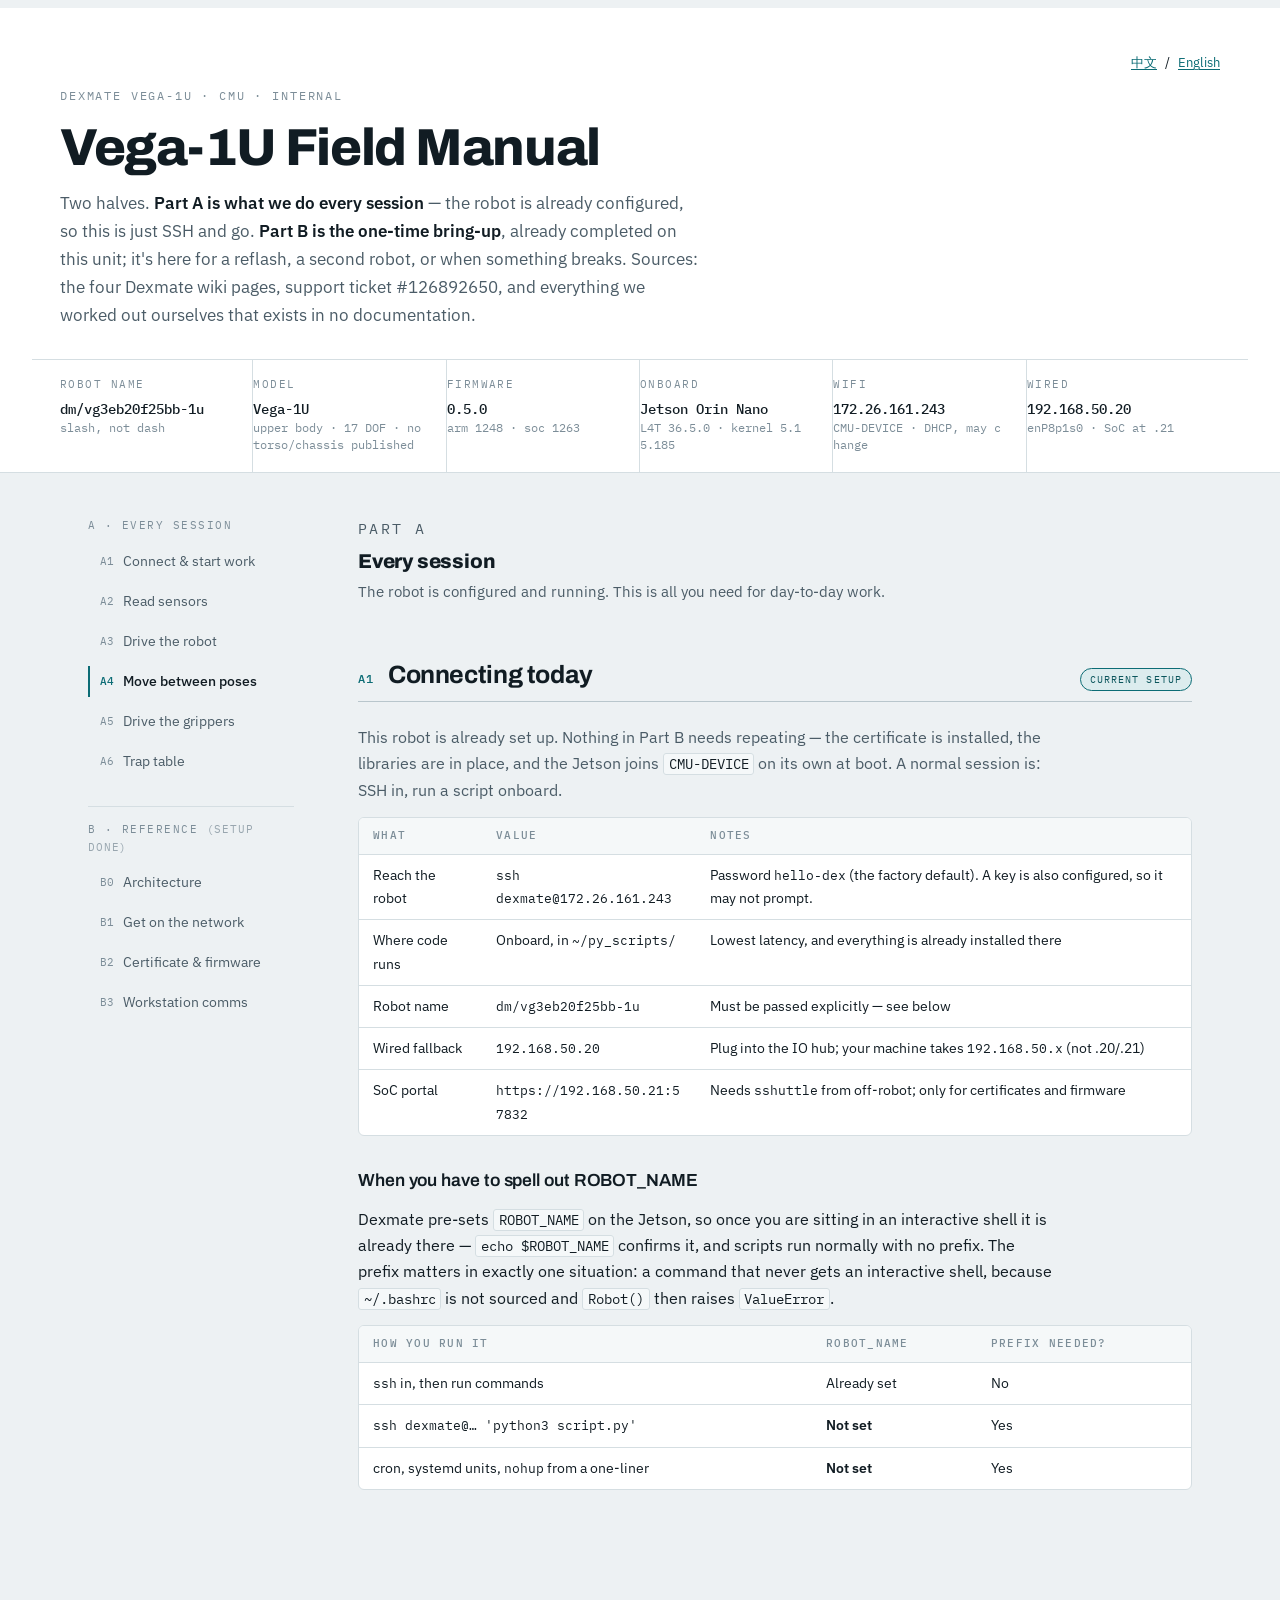
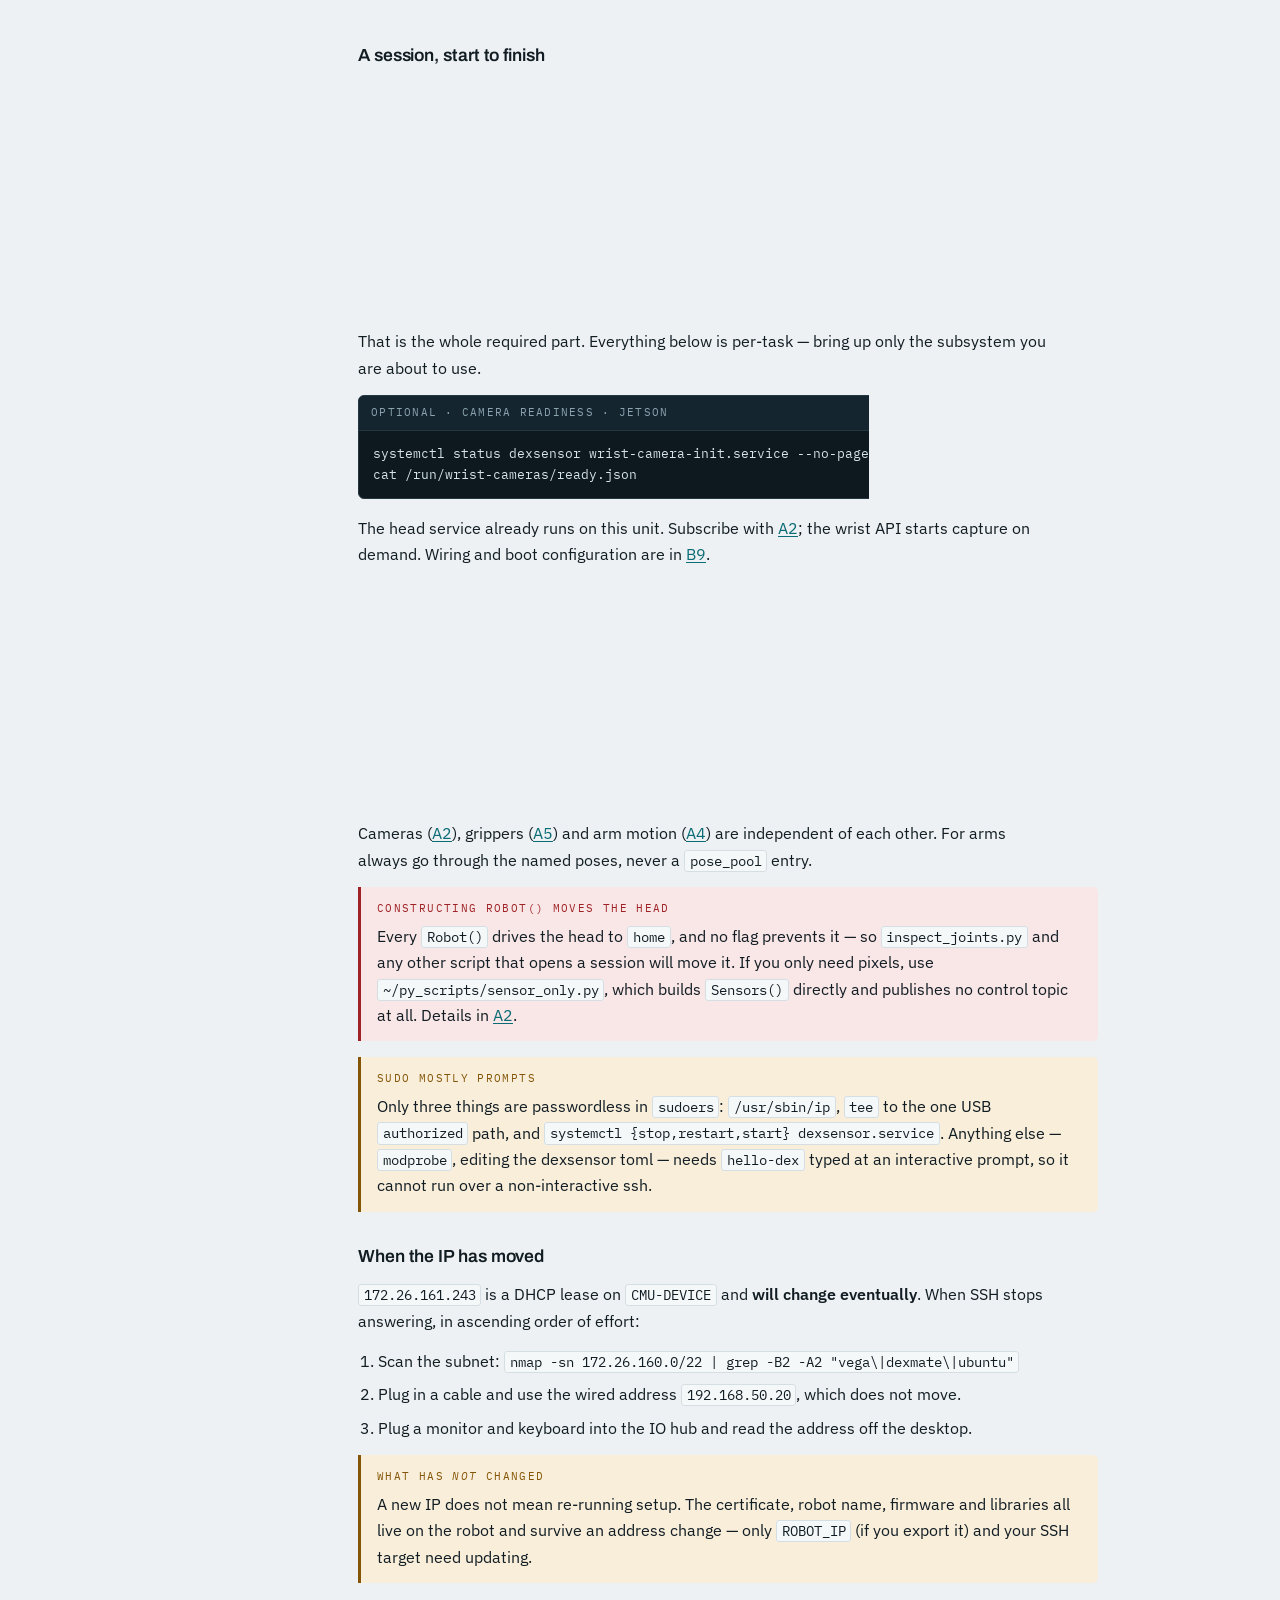
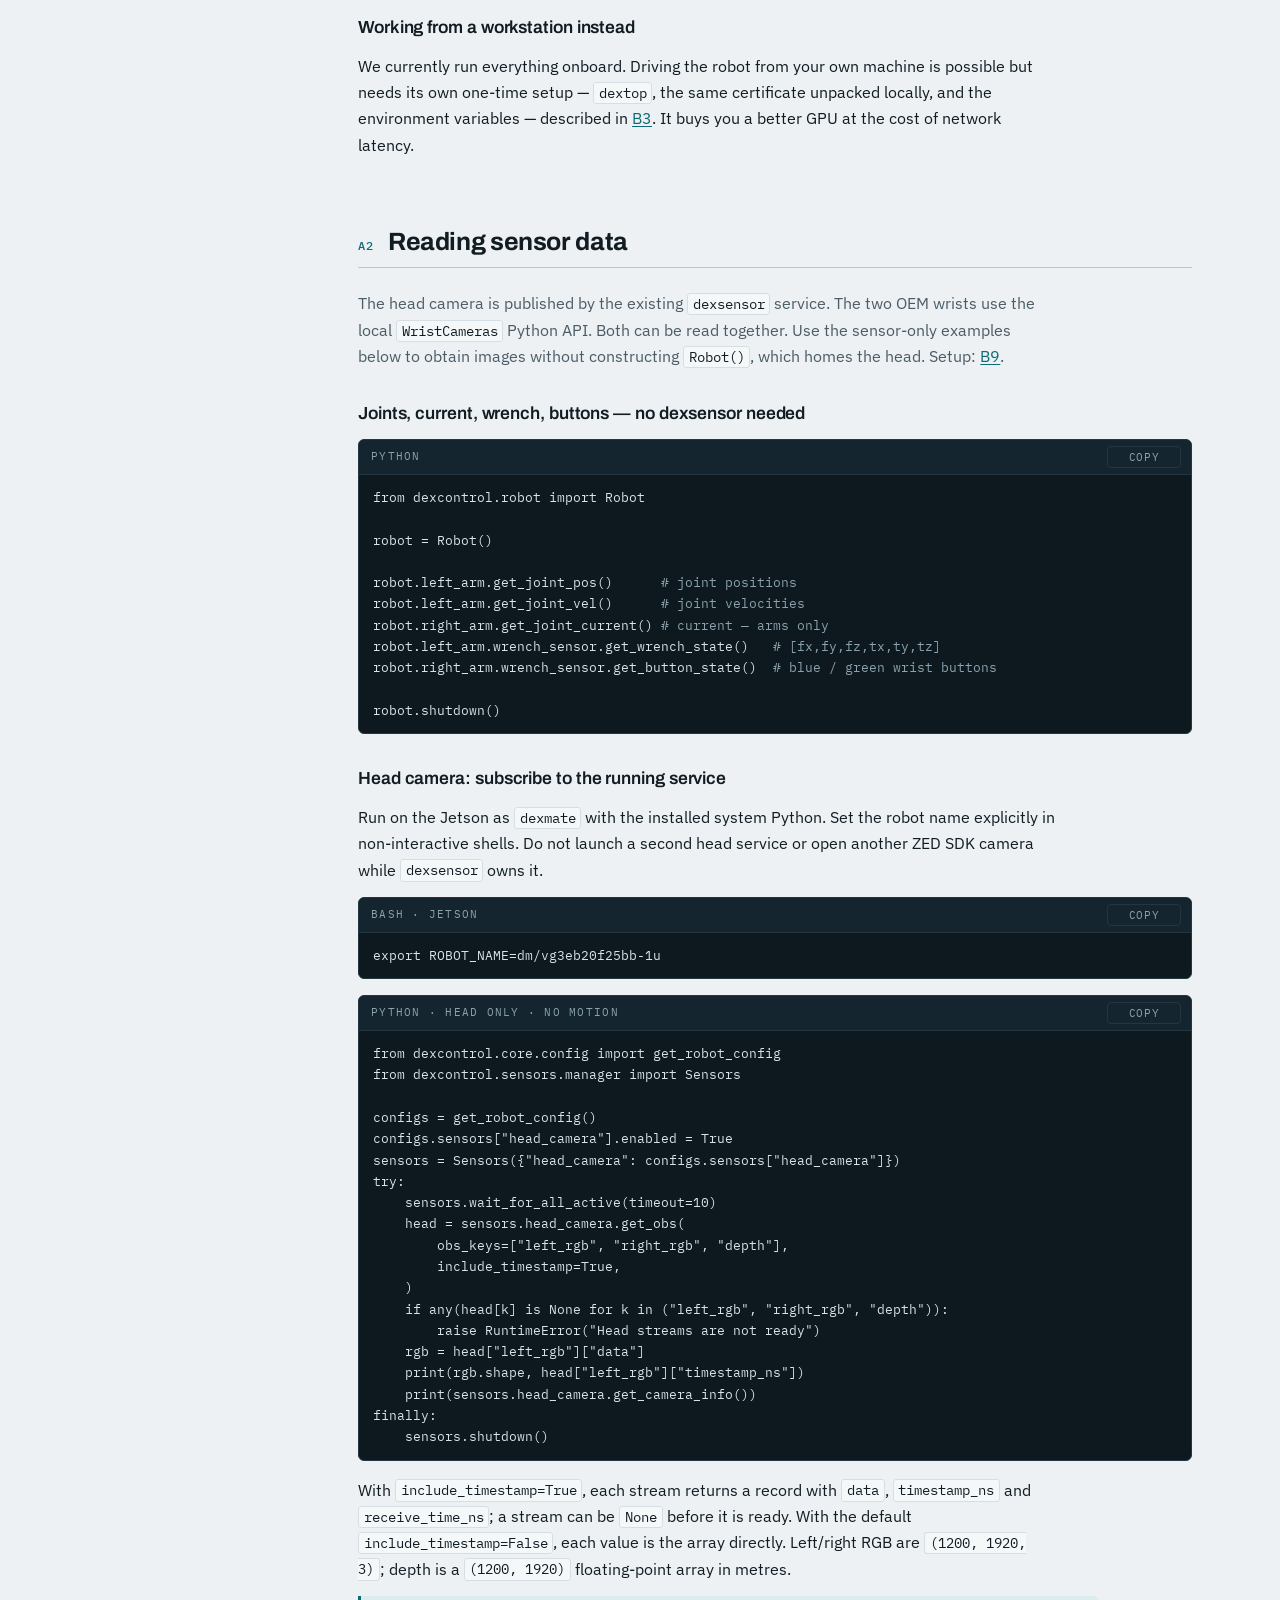
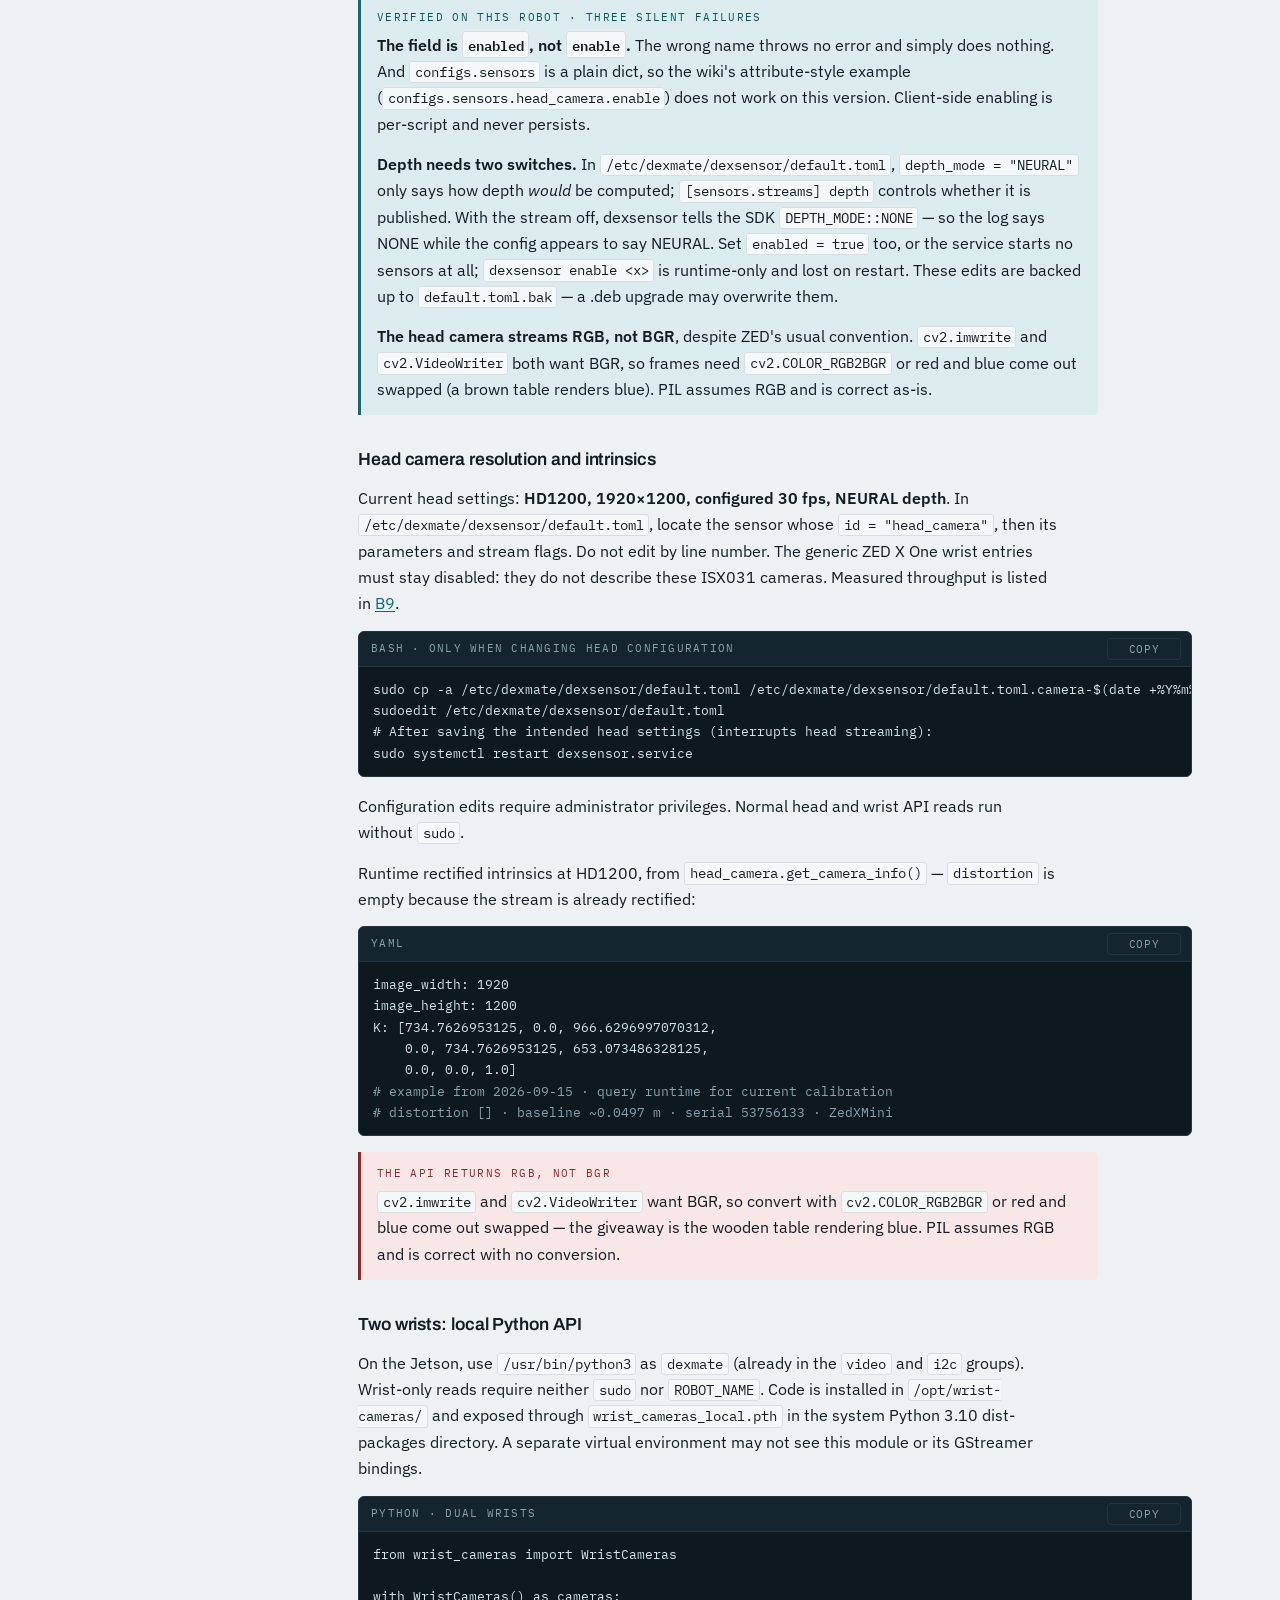
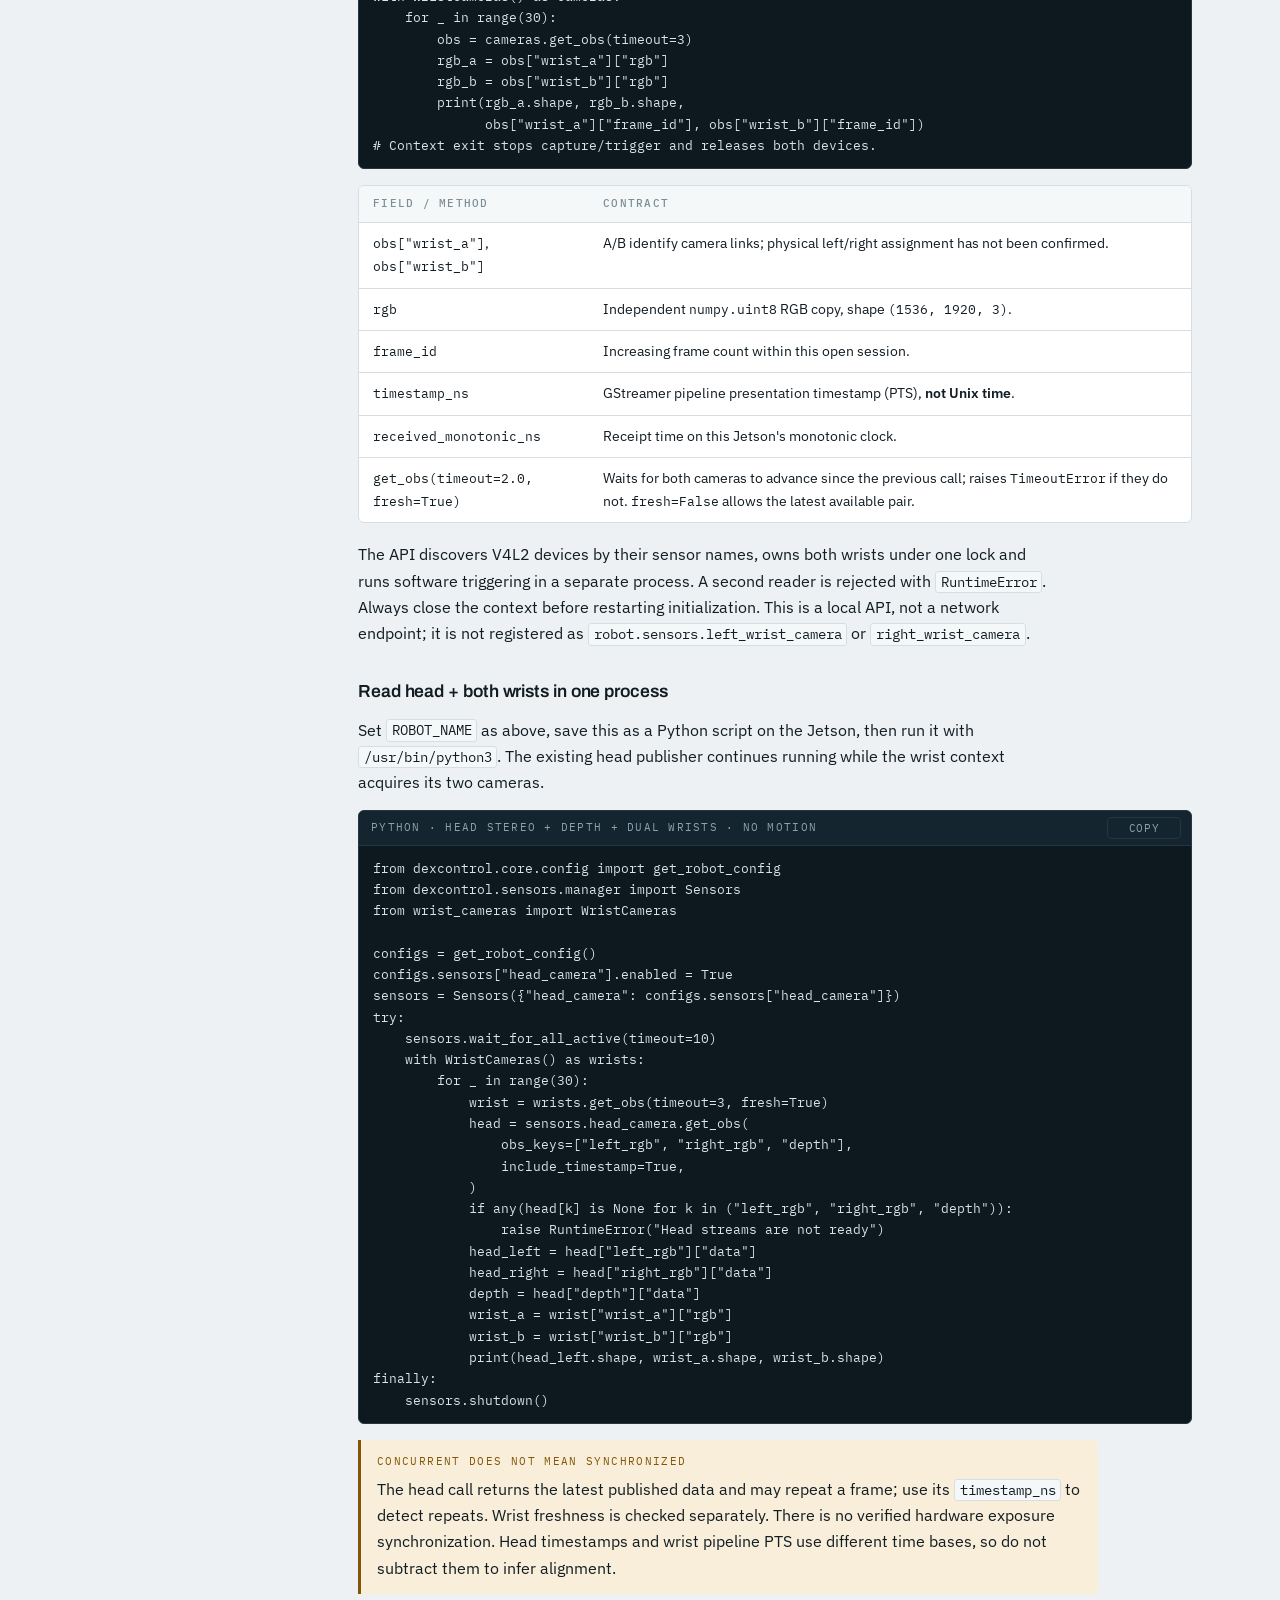
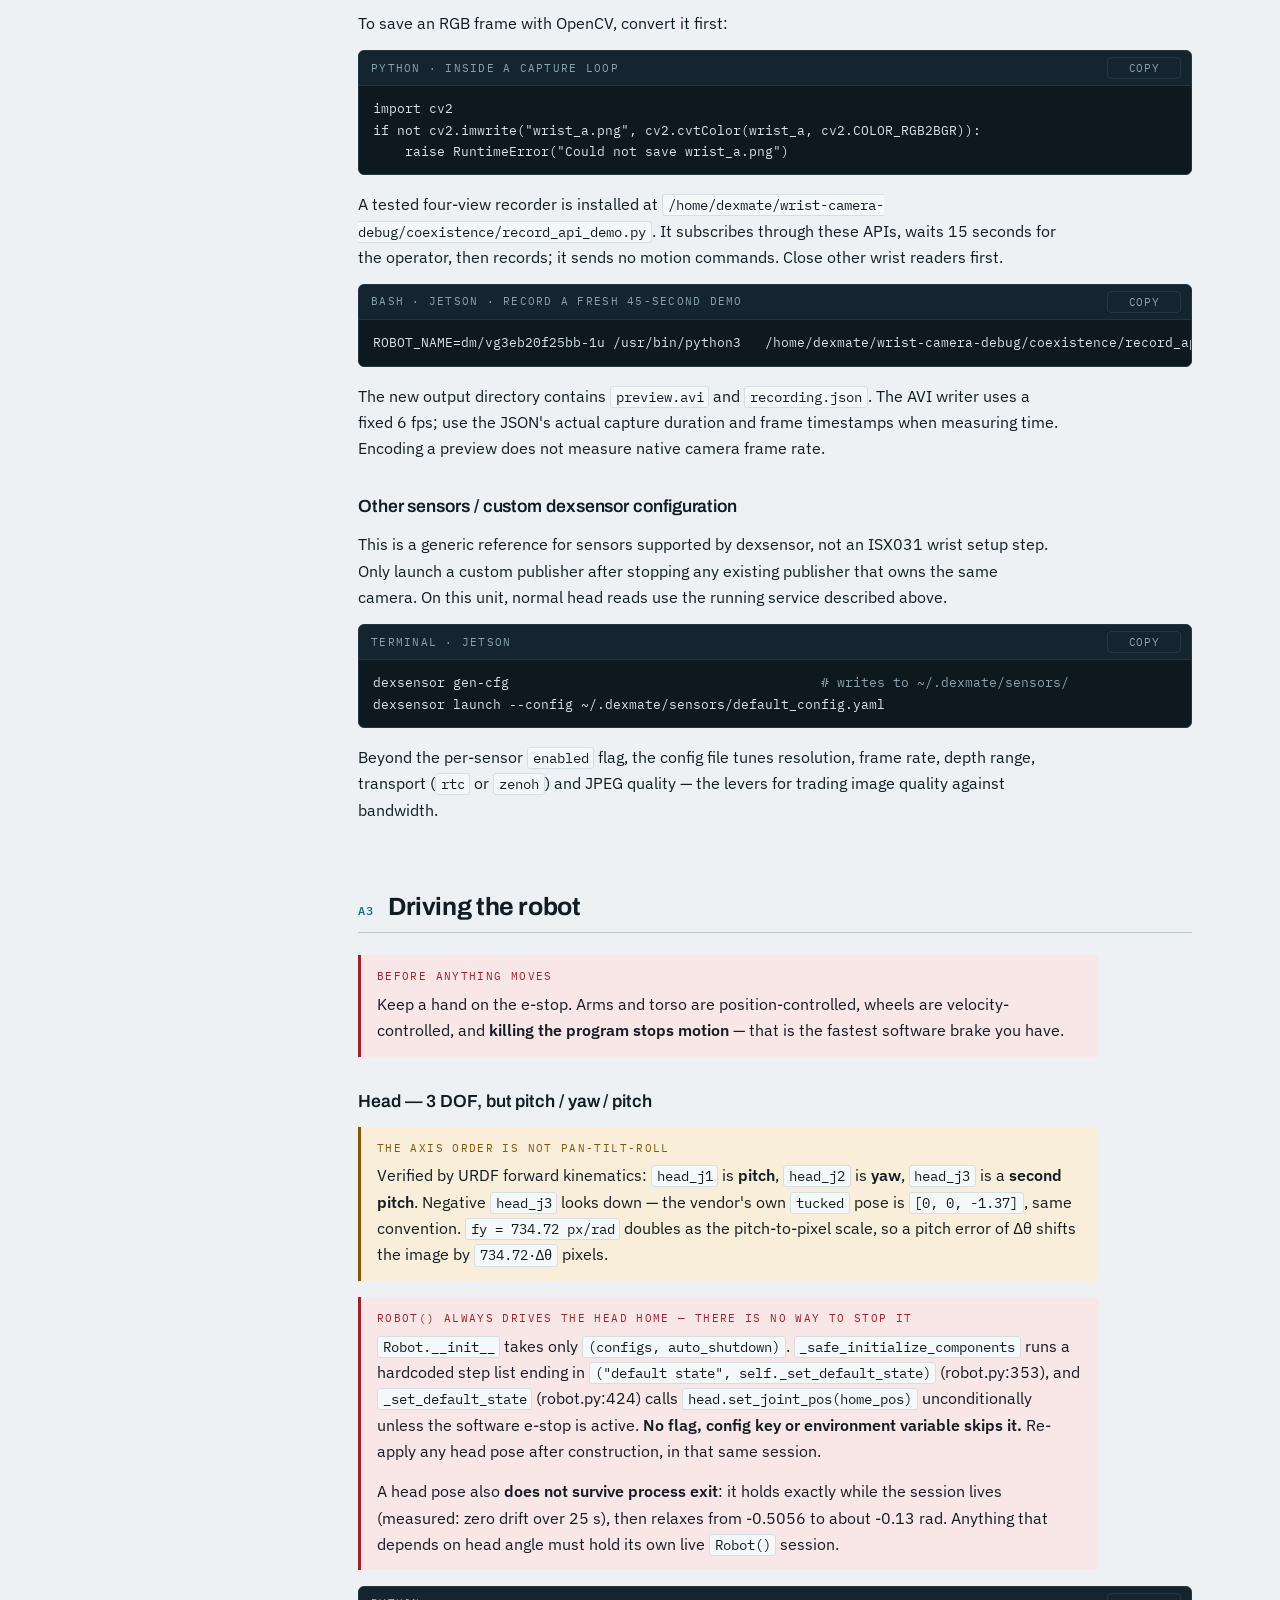
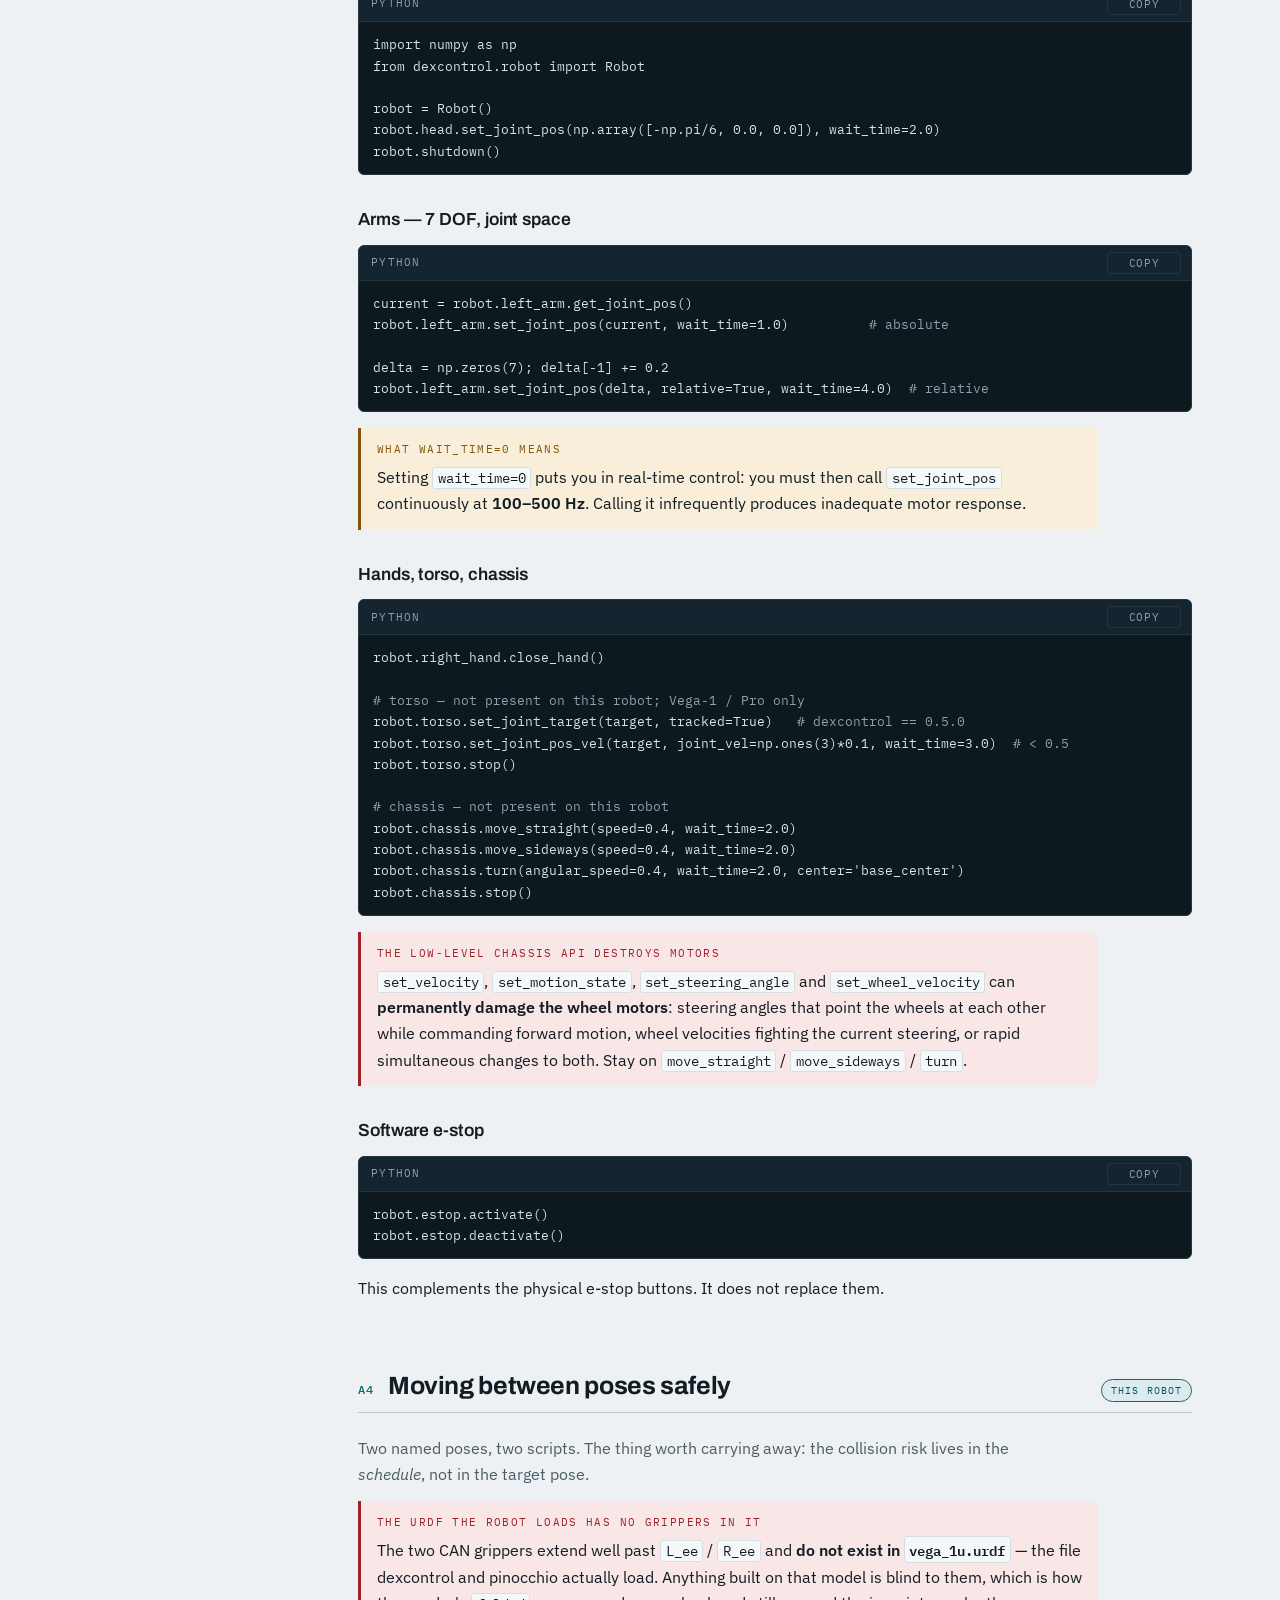
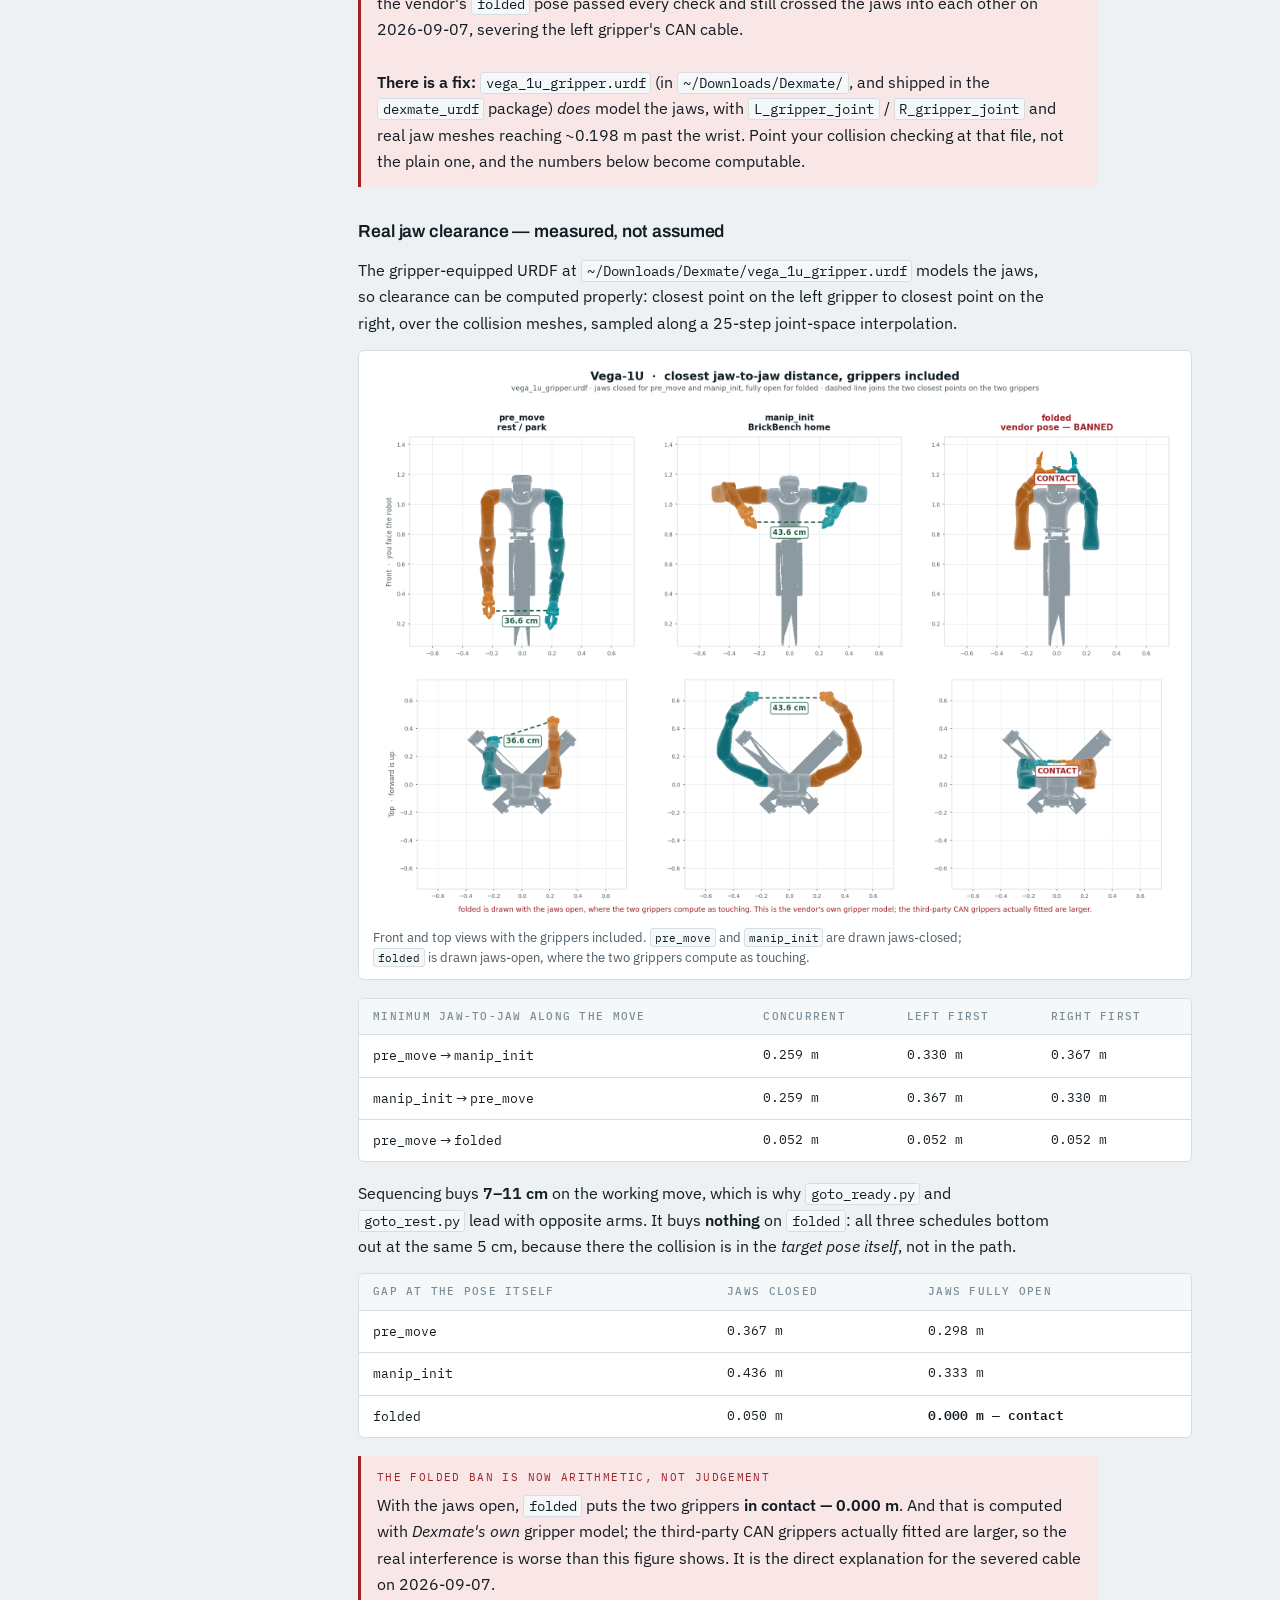
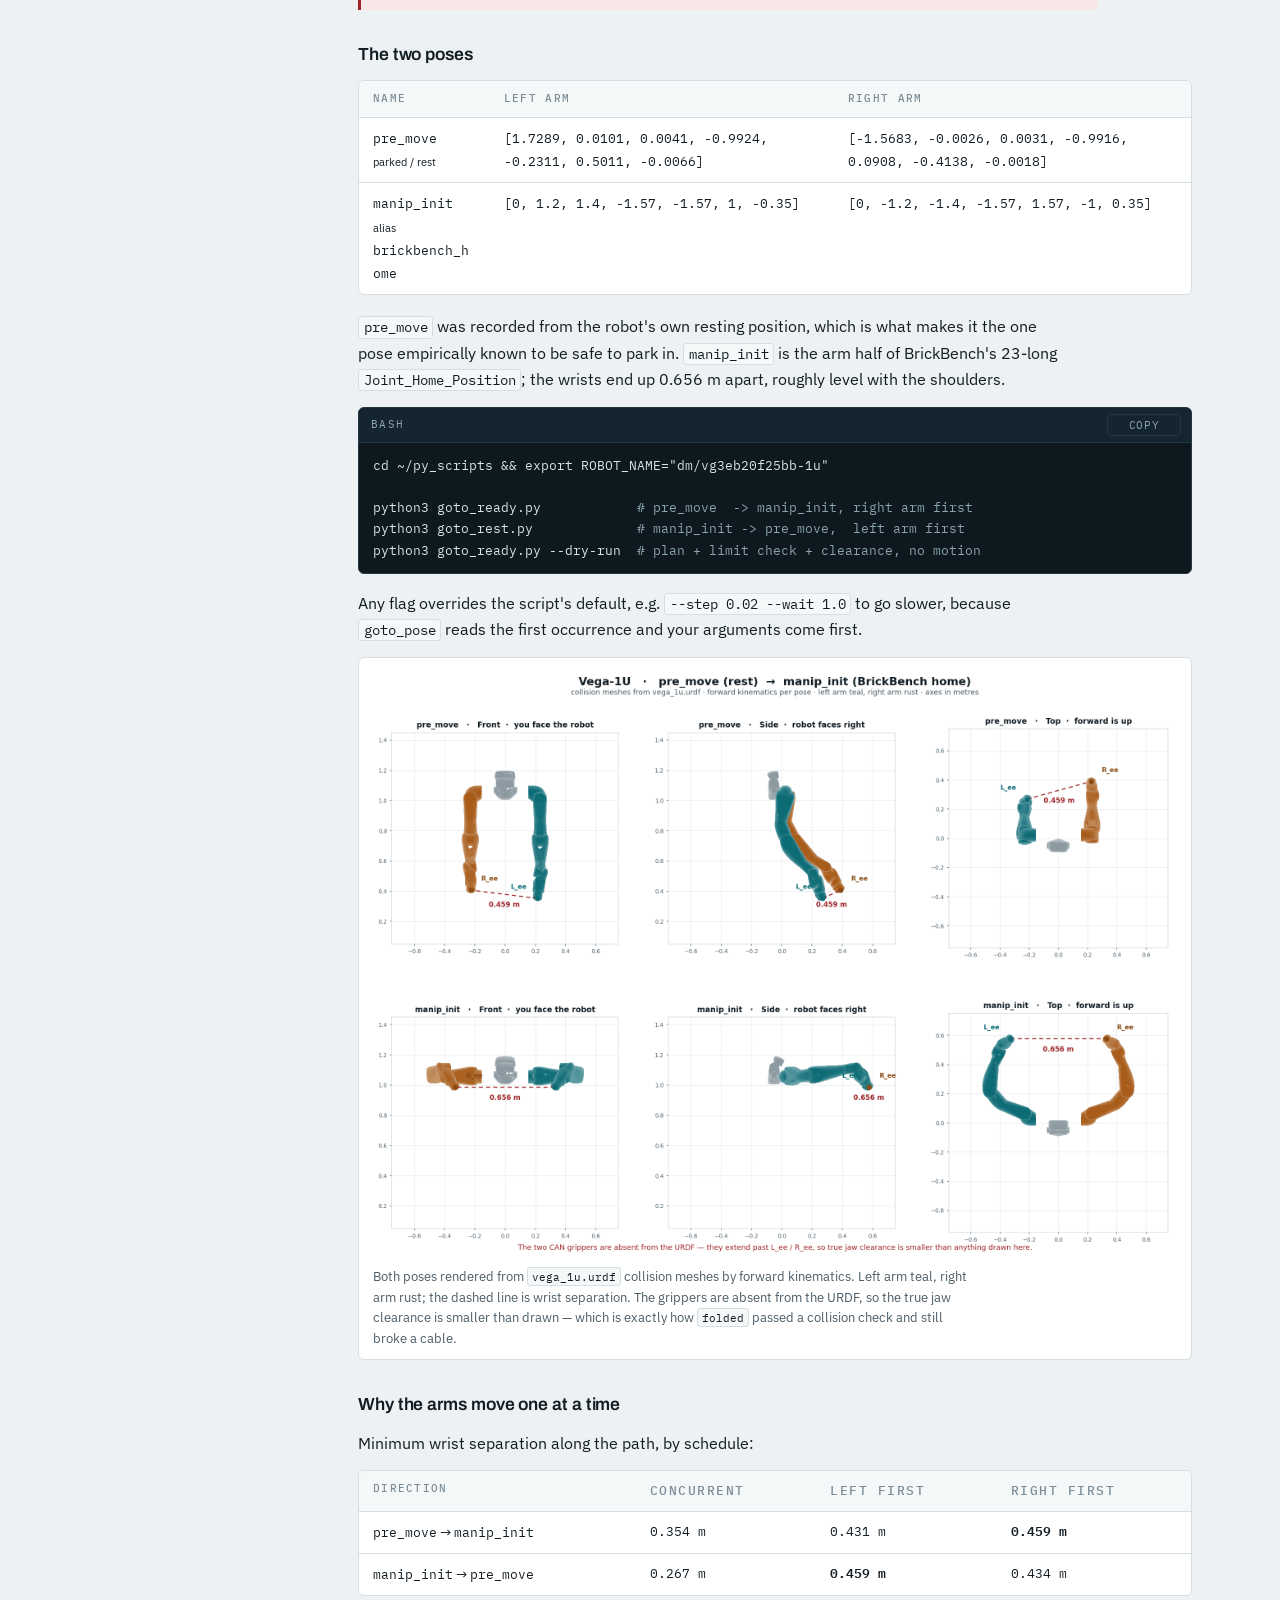
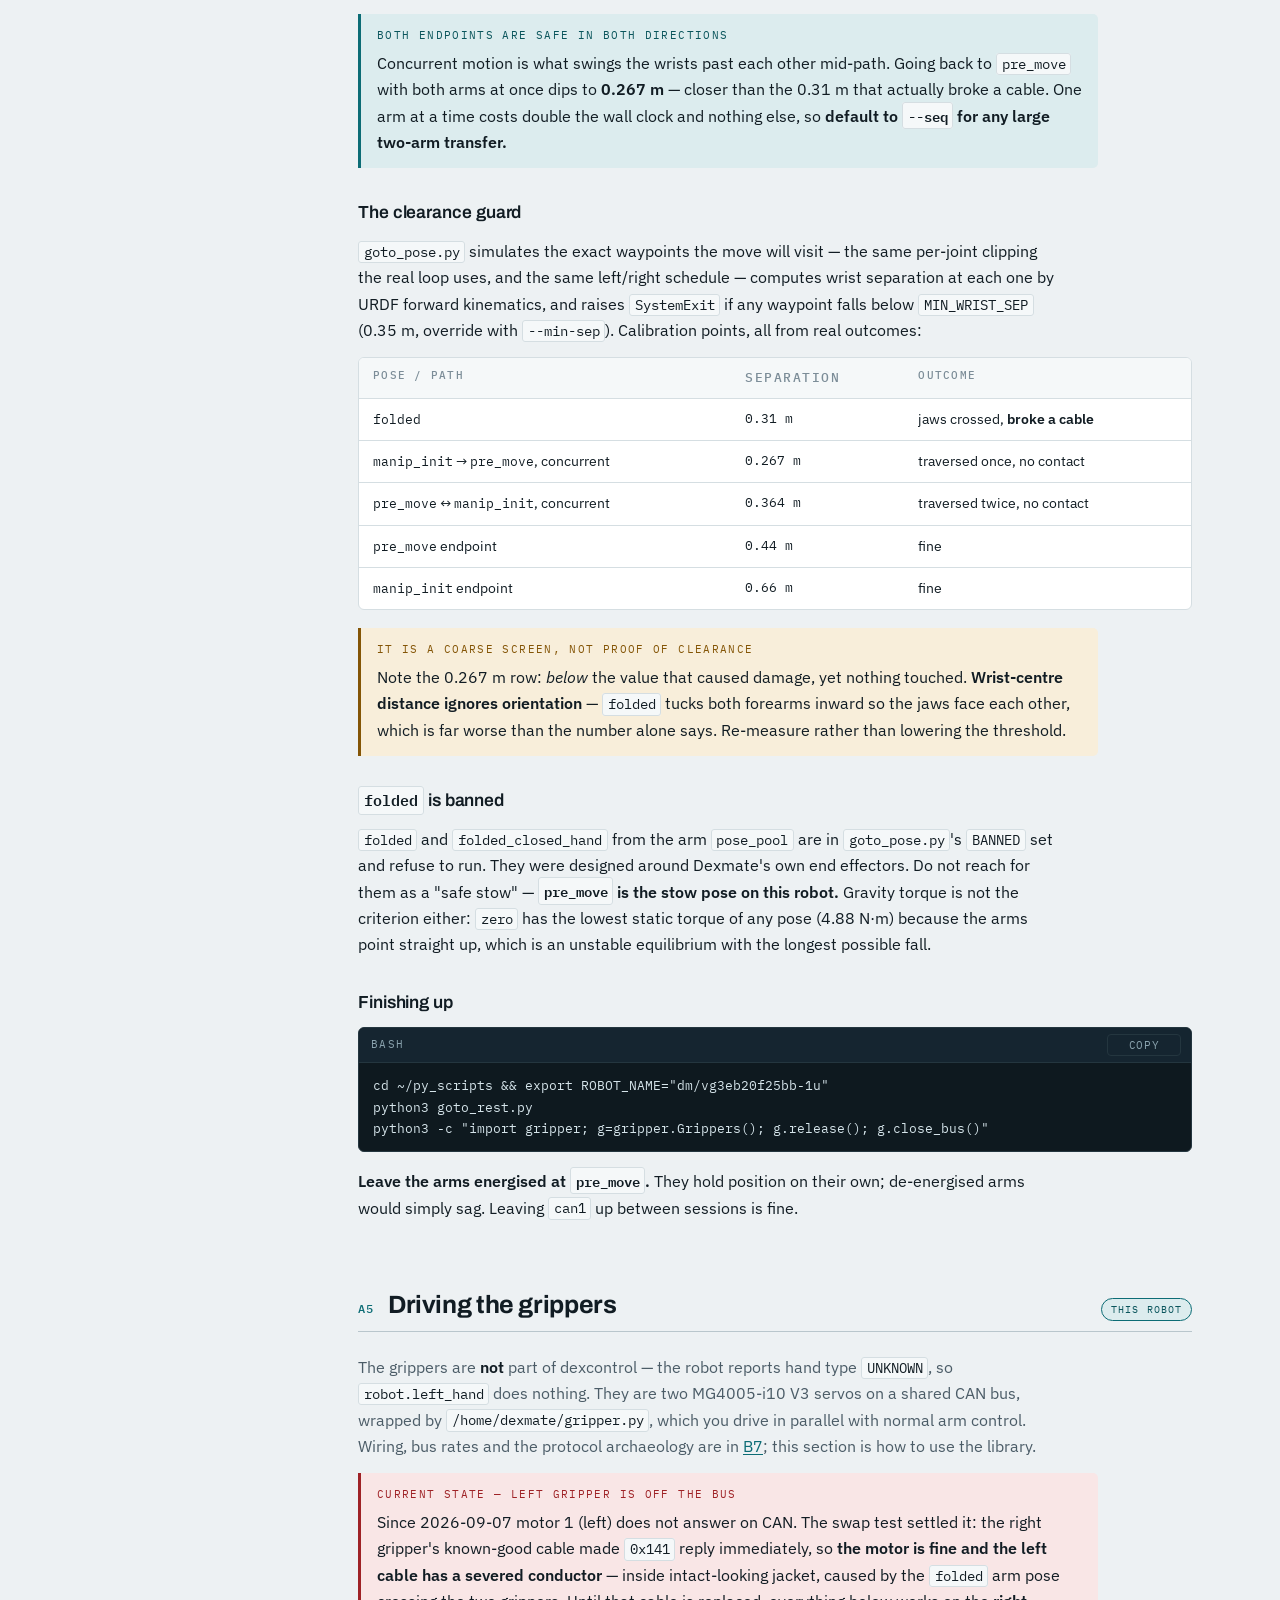
==== commit 0f273277: "Add TCP calibration, URDF downloads and hardware control reference" ====
--- a/docs/en.html
+++ b/docs/en.html
@@ -339,6 +339,8 @@
     <li><a href="#camera-setup"><span>B9</span>Camera setup &amp; boot</a></li>
     <li><a href="#gripper-hardware"><span>B10</span>Gripper hardware setup</a></li>
 <li><a href="#pcb-hardware"><span>B11</span>PCB / camera hardware setup</a></li>
+<li><a href="#hardware-control-reference"><span>B12</span>Hardware & control</a></li>
+<li><a href="#tcp-extrinsics"><span>B13</span>TCP, extrinsics & URDF</a></li>
     <li><a href="#src"><span>—</span>Sources</a></li>
   </ol>
 </nav>
@@ -1239,6 +1241,134 @@
   </div>
   <div class="note"><p><strong>Keep every part removed from the robot, including the original standoffs, connectors and cables. They will be needed when the robot is returned.</strong></p></div>
 </section>
+<section id="hardware-control-reference">
+  <div class="sechead"><span class="num">B12</span><h2>Hardware and control reference</h2></div>
+  <p class="lede">Measurements from “整理 DexMate 硬件与控制信息” (2026-09-14 UTC). The wrist cameras were not enabled during this measurement session.</p>
+  <div class="tw"><table><thead><tr><th>Item</th><th>Recorded configuration</th></tr></thead><tbody>
+    <tr><td>Cameras</td><td>Head: ZED X Mini stereo camera on ZED Link Duo. Left/right wrists: Sony ISX031.</td></tr>
+    <tr><td>Head outputs</td><td>Left RGB, right RGB and depth; no point-cloud output. Reconstruct points from <code>depth + K</code>.</td></tr>
+    <tr><td>Resolution / rate</td><td>Configured: 1920×1200 at 30 fps. Measured RGB and depth: approximately 24 Hz.</td></tr>
+    <tr><td>Head intrinsics</td><td><code>fx = fy = 734.72; cx = 966.63; cy = 653.07</code> pixels. Stereo baseline: <code>0.0497 m</code>.</td></tr>
+    <tr><td>Extrinsic model</td><td>Use the URDF supplied by the pip package <code>dexmate_urdf</code> for nominal robot geometry. The supplied models and measured TCP/camera transforms are in <a href="#tcp-extrinsics">B13</a>.</td></tr>
+    <tr><td>Transport</td><td>Zenoh + dexcontrol, without ROS 2. RGB was transported over <strong>Zenoh/JPEG</strong>, not RTC. Latency was not measured.</td></tr>
+    <tr><td>Computer</td><td>Jetson Orin Nano; L4T 36.5.0; kernel 5.15.185.</td></tr>
+    <tr><td>Control</td><td><code>dexcontrol 0.5.0</code>: joint-position control. With <code>wait_time=0</code>, call continuously at 100–500 Hz. No public Cartesian, joint velocity or joint current control interface. The third-party CAN grippers are controlled separately.</td></tr>
+    <tr><td>Six-axis wrench</td><td><code>get_wrench_state()</code> returns <code>[fx, fy, fz, tx, ty, tz]</code> as <code>float32</code>. Units and reference frame were not specified and require confirmation or calibration. The sensor was already active during the measurement.</td></tr>
+  </tbody></table></div>
+  <h3>Measured publication rates</h3>
+  <div class="tw"><table><thead><tr><th>Stream</th><th>Measured rate</th></tr></thead><tbody>
+    <tr><td>Both arms: joint state</td><td>91–92 Hz</td></tr><tr><td>Head: joint state</td><td>48 Hz</td></tr><tr><td>Head IMU</td><td>186–190 Hz</td></tr><tr><td>RGB / depth</td><td>≈24 Hz</td></tr><tr><td>Six-axis wrench</td><td>91–92 Hz</td></tr>
+  </tbody></table></div>
+  <h3>Depth back-projection</h3>
+  <p>For a rectified pixel <code>(u, v)</code> with valid depth <code>Z</code> in metres, use the intrinsics of that stream:</p>
+  <div class="cmd"><div class="cmd-head"><span>Optical camera coordinates · metres</span><button type="button">Copy</button></div><pre>X = (u - cx) * Z / fx
+Y = (v - cy) * Z / fy
+p_camera = [X, Y, Z, 1]
+p_base = T_base_camera @ p_camera</pre></div>
+</section>
+
+<section id="tcp-extrinsics">
+  <div class="sechead"><span class="num">B13</span><h2>TCP, camera extrinsics and URDF files</h2></div>
+  <p class="lede">Calibration records from “暂存代码并重新标定区域”. Its final selection on September 24 restored the clean <code>b90bcac</code> TCP/camera pair. The measured pivot fit and the earlier Y-adjusted pair are listed separately below.</p>
+  <h3>Files</h3>
+  <ul>
+    <li><a href="files/urdf/vega_1u.urdf" download>vega_1u.urdf</a> · supplied robot model.</li>
+    <li><a href="files/urdf/vega_1u_gripper.urdf" download>vega_1u_gripper.urdf</a> · supplied gripper model, including <code>L_camera_link</code> and <code>R_camera_link</code>.</li>
+    <li><a href="files/urdf/custom/vega_1u_gripper.urdf" download>Custom gripper URDF from the calibration project</a> · the separate model containing <code>tip_l</code> / <code>tip_r</code>, used for the nominal TCP comparison.</li>
+    <li><a href="files/calibration/clean-20260924.json" download>Clean TCP + camera calibration</a> · <a href="files/calibration/adjusted-20260924.json" download>Earlier Y-adjusted pair</a> · <a href="files/calibration/tcp-pivot-fit.json" download>Measured pivot-fit result</a>.</li>
+    <li><a href="files/reference-data.json" download>All matrices, source file hashes and frame definitions (JSON)</a>.</li>
+  </ul>
+  <p>The two supplied URDFs match <code>dexmate_urdf 0.8.4</code> byte-for-byte. Their original bytes and relative mesh paths are retained. Meshes resolve within the package's directory tree; the URDF downloads alone do not include the meshes. The custom comparison model is a separate file.</p>
+  <h3>Coordinate convention</h3>
+  <p><code>T_parent_child</code> maps column-vector coordinates from child to parent: <code>p_parent = T_parent_child @ p_child</code>. Translations are in metres; angles in radians. <code>R = Rz(yaw) @ Ry(pitch) @ Rx(roll)</code>. Base axes: X forward, Y robot-left, Z up. The calibrated left-camera optical axes are X image-right, Y image-down, Z forward.</p>
+  <h3>Right TCP: model, measured fit and selected values</h3>
+  <p>The two supplied package URDFs define <code>L_ee</code> / <code>R_ee</code>, but do not define a <code>tip_l</code> / <code>tip_r</code> grasp TCP. The nominal tip below comes from the separate custom model.</p>
+  <div class="tw"><table><thead><tr><th>Source</th><th>XYZ in R_ee (mm)</th><th>Meaning</th></tr></thead><tbody>
+    <tr><td>Custom URDF nominal tip</td><td><code>≈ [0, -15, 198]</code></td><td>Model geometry; full composed transform below.</td></tr>
+    <tr><td>Pivot fit · September 19</td><td><code>[-1.025481, -10.438899, 196.928685]</code></td><td>Measured translation; fit RMS 1.801540 mm. Pivot fitting does not determine orientation.</td></tr>
+    <tr><td>Y-adjusted pair · September 24, 11:16</td><td><code>[-1.025481, -18, 196.928685]</code></td><td>Measured X/Z with user-selected Y; paired camera transform retained in the downloadable record.</td></tr>
+    <tr><td>Clean pair restored · September 24, 11:43</td><td><code>[-1, -15, 198]</code></td><td>Final selected pair in the referenced task.</td></tr>
+  </tbody></table></div>
+  <p>The selected and Y-adjusted tool-frame convention uses <code>rpy = [π, 0, π/2]</code>. This orientation is nominal, not a pivot-fit measurement. The supplied measured TCP data cover the right gripper.</p>
+  <div class="cmd"><div class="cmd-head"><span>Clean · T_R_ee_tip_r · metres</span><button type="button">Copy</button></div><pre>[
+  [ 0.000000000,  1.000000000,  0.000000000, -0.001000000],
+  [ 1.000000000,  0.000000000,  0.000000000, -0.015000000],
+  [ 0.000000000,  0.000000000, -1.000000000,  0.198000000],
+  [ 0.000000000,  0.000000000,  0.000000000,  1.000000000]
+]</pre></div>
+  <details><summary>Custom URDF TCP transforms (left and right)</summary>
+    <p>These compose all fixed joints between the named EE frame and tip. They are model values, not measured left/right grasp centres.</p>
+    <div class="cmd"><div class="cmd-head"><span>Custom · T_R_ee_tip_r · metres</span><button type="button">Copy</button></div><pre>[
+  [ 0.000000127,  1.000000000, -0.000000046,  0.000000193],
+  [ 1.000000000, -0.000000127,  0.000006200, -0.015001328],
+  [ 0.000006200, -0.000000046, -1.000000000,  0.197999807],
+  [ 0.000000000,  0.000000000,  0.000000000,  1.000000000]
+]</pre></div>
+    <div class="cmd"><div class="cmd-head"><span>Custom · T_L_ee_tip_l · metres</span><button type="button">Copy</button></div><pre>[
+  [-0.000012680, -1.000000000,  0.000000046, -0.000000005],
+  [-1.000000000,  0.000012680, -0.000006200,  0.015001328],
+  [ 0.000006200, -0.000000046, -1.000000000,  0.197999807],
+  [ 0.000000000,  0.000000000,  0.000000000,  1.000000000]
+]</pre></div>
+  </details>
+  <h3>Measured head-camera extrinsics</h3>
+  <p>The clean camera transform was fitted with a horizontal checkerboard constraint and restored together with the clean TCP. Its recorded held-out RMS is 1.176229 mm. Use this pair at its reference head pose:</p>
+  <div class="cmd"><div class="cmd-head"><span>Reference joint positions</span><button type="button">Copy</button></div><pre>head_j1 = -0.00017453292093705386 rad
+head_j2 = -0.00017453292093705386 rad
+head_j3 = -0.5056219100952148 rad
+torso_flip = 0.22689280275926285 rad
+Lift = 0 m</pre></div>
+  <div class="cmd"><div class="cmd-head"><span>Clean · T_base_link_zed_left_camera · metres</span><button type="button">Copy</button></div><pre>[
+  [-0.001383542, -0.636266466,  0.771468126,  0.089032073],
+  [-0.999930278, -0.008166881, -0.008528878,  0.026881780],
+  [ 0.011727127, -0.771426138, -0.636210805,  1.169376372],
+  [ 0.000000000,  0.000000000,  0.000000000,  1.000000000]
+]</pre></div>
+  <p>This matrix is for the listed head pose. Head movement changes the base-to-camera transform. The calibration record uses rectified-left <code>fx = fy = 734.7626953125</code>, <code>cx = 966.6296997070312</code>, <code>cy = 653.073486328125</code>, at 1920×1200; these are the saved calibration values, separately from the earlier values in B12.</p>
+  <details><summary>Earlier Y-adjusted TCP/camera pair</summary>
+    <div class="cmd"><div class="cmd-head"><span>Adjusted · T_R_ee_tip_r · metres</span><button type="button">Copy</button></div><pre>[
+  [ 0.000000000,  1.000000000,  0.000000000, -0.001025481],
+  [ 1.000000000,  0.000000000,  0.000000000, -0.018000000],
+  [ 0.000000000,  0.000000000, -1.000000000,  0.196928685],
+  [ 0.000000000,  0.000000000,  0.000000000,  1.000000000]
+]</pre></div>
+    <div class="cmd"><div class="cmd-head"><span>Adjusted · T_base_link_zed_left_camera · metres</span><button type="button">Copy</button></div><pre>[
+  [-0.001383713, -0.636266468,  0.771468125,  0.089057487],
+  [-0.999930277, -0.008166772, -0.008529010,  0.023881859],
+  [ 0.011727127, -0.771426138, -0.636210805,  1.170447698],
+  [ 0.000000000,  0.000000000,  0.000000000,  1.000000000]
+]</pre></div>
+  </details>
+  <h3>Nominal extrinsics in the supplied URDFs</h3>
+  <p>Each row is the parent-to-child joint origin as stored in the file. The head and EE rows occur in both files; gripper and wrist-camera mounts occur in <code>vega_1u_gripper.urdf</code>.</p>
+  <div class="tw"><table><thead><tr><th>Parent → child</th><th>XYZ (m)</th><th>RPY (rad)</th></tr></thead><tbody><tr><td><code>head_l3 → zed_depth_frame</code></td><td><code>0.025 0.023 0.0489</code></td><td><code>-1.57079 0 -1.57079</code></td></tr><tr><td><code>head_l3 → zed_left_camera</code></td><td><code>0.0365 0.023 0.0489</code></td><td><code>-1.57079 0 -1.57079</code></td></tr><tr><td><code>head_l3 → zed_right_camera</code></td><td><code>0.0365 -0.027 0.0489</code></td><td><code>-1.57079 0 -1.57079</code></td></tr><tr><td><code>L_arm_l8 → L_ee</code></td><td><code>0 0 0</code></td><td><code>0 0 -1.57079</code></td></tr><tr><td><code>R_arm_l8 → R_ee</code></td><td><code>0 0 0</code></td><td><code>0 0 1.57079</code></td></tr><tr><td><code>L_arm_l8 → L_gripper_base</code></td><td><code>0.0 0 0.0825</code></td><td><code>0 0 -1.5708</code></td></tr><tr><td><code>L_gripper_base → L_camera_link</code></td><td><code>0.0002 -0.07459 0.0017504</code></td><td><code>-0.087266 0 0</code></td></tr><tr><td><code>R_arm_l8 → R_gripper_base</code></td><td><code>0 0 0.0825</code></td><td><code>0 0 -1.5708</code></td></tr><tr><td><code>R_gripper_base → R_camera_link</code></td><td><code>0.0002 -0.07459 0.0017504</code></td><td><code>-0.087266 0 0</code></td></tr></tbody></table></div>
+  <p>Forward kinematics through the package URDF, evaluated at the same reference joint positions above, gives the following nominal head transform:</p>
+  <div class="cmd"><div class="cmd-head"><span>URDF FK · T_base_link_zed_left_camera · metres</span><button type="button">Copy</button></div><pre>[
+  [-0.000165524, -0.668606938,  0.743615987,  0.084498283],
+  [-0.999999986,  0.000085701, -0.000145537,  0.024989645],
+  [ 0.000033578, -0.743616000, -0.668606942,  1.144781202],
+  [ 0.000000000,  0.000000000,  0.000000000,  1.000000000]
+]</pre></div>
+  <h3>URDF wrist-camera mounting transforms</h3>
+  <p>The supplied gripper URDF contains both wrist-camera links. Composing its fixed joints gives:</p>
+  <div class="cmd"><div class="cmd-head"><span>URDF · T_L_ee_L_camera_link · metres</span><button type="button">Copy</button></div><pre>[
+  [ 1.000000000,  0.000009962,  0.000000872,  0.000199254],
+  [-0.000010000,  0.996194738,  0.087155282, -0.074590002],
+  [ 0.000000000, -0.087155282,  0.996194738,  0.084250400],
+  [ 0.000000000,  0.000000000,  0.000000000,  1.000000000]
+]</pre></div>
+  <div class="cmd"><div class="cmd-head"><span>URDF · T_R_ee_R_camera_link · metres</span><button type="button">Copy</button></div><pre>[
+  [-1.000000000,  0.000002643,  0.000000231, -0.000200198],
+  [-0.000002654, -0.996194738, -0.087155282,  0.074589999],
+  [ 0.000000000, -0.087155282,  0.996194738,  0.084250400],
+  [ 0.000000000,  0.000000000,  0.000000000,  1.000000000]
+]</pre></div>
+  <p>These are nominal <code>camera_link</code> mounting frames. The files do not define separate wrist optical frames or establish a measured ISX031 optical-frame transform. The older task's statement that the gripper URDF had no wrist-camera links does not apply to these supplied files.</p>
+  <details><summary>Joint origins in the separate custom comparison model</summary>
+    <p>Its head parent is <code>vega_1u_head_l3</code>, rather than the package model's <code>head_l3</code>; compare complete frame chains, not isolated XYZ/RPY values.</p>
+    <div class="tw"><table><thead><tr><th>Parent → child</th><th>XYZ (m)</th><th>RPY (rad)</th></tr></thead><tbody><tr><td><code>L_ee_link_gripper_link → tip_l</code></td><td><code>0 -0.015 0.198</code></td><td><code>3.1415927 -0. 1.57079</code></td></tr><tr><td><code>R_ee → R_ee_link_gripper_link</code></td><td><code>0.0000001 -0.0000001 -0.0000001</code></td><td><code>0.0000062 0. 0.0000062</code></td></tr><tr><td><code>R_ee_link_gripper_link → tip_r</code></td><td><code>0 -0.015 0.198</code></td><td><code>3.1415927 -0. 1.57079</code></td></tr><tr><td><code>vega_1u_head_l3 → zed_left_camera</code></td><td><code>0.0365 -0.023 -0.0489</code></td><td><code>1.5707963 -0.0000062 3.1415863</code></td></tr><tr><td><code>vega_1u_head_l3 → zed_depth_frame</code></td><td><code>0.025 -0.023 -0.0489</code></td><td><code>1.5707963 -0.0000062 3.1415863</code></td></tr><tr><td><code>vega_1u_head_l3 → zed_right_camera</code></td><td><code>0.0365 0.027 -0.0489</code></td><td><code>1.5707963 -0.0000062 3.1415863</code></td></tr></tbody></table></div>
+  </details>
+</section>
 
 <section id="src">
   <div class="sechead"><span class="num">—</span><h2>Where this came from</h2></div>
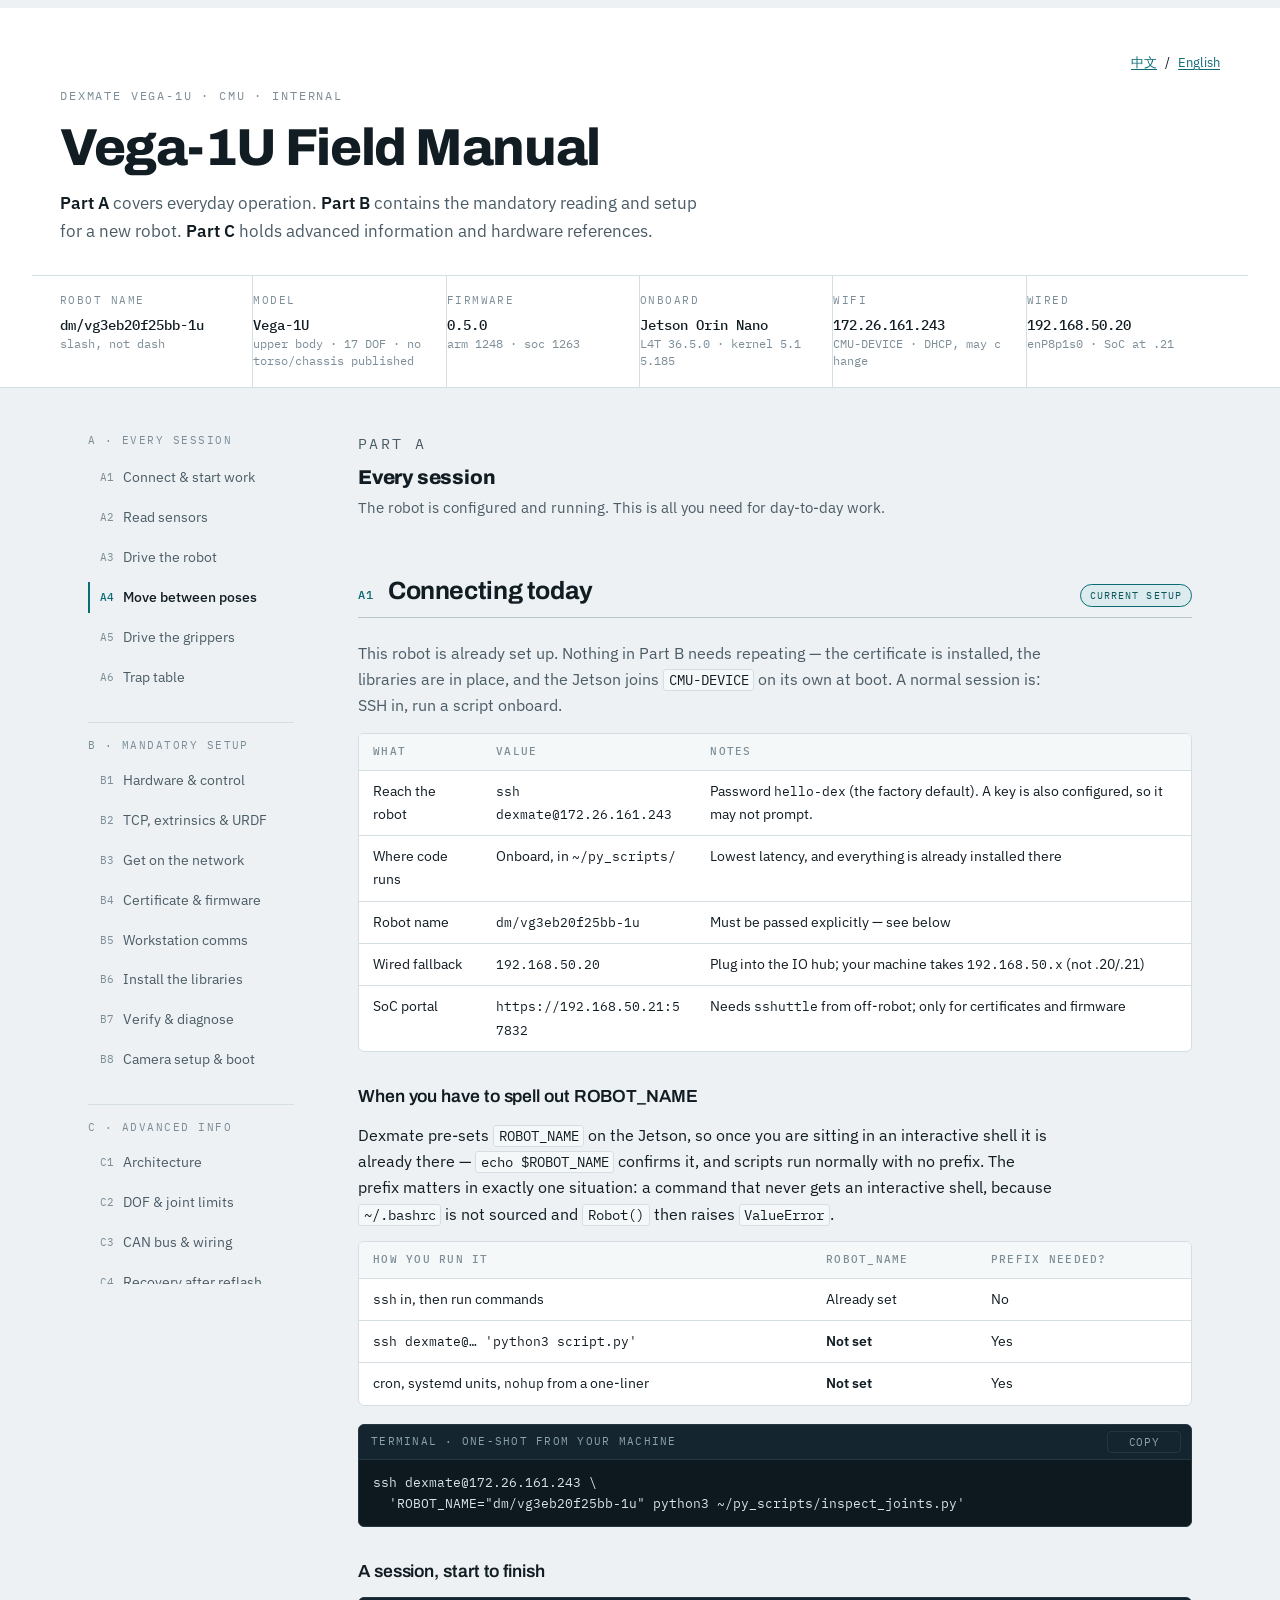
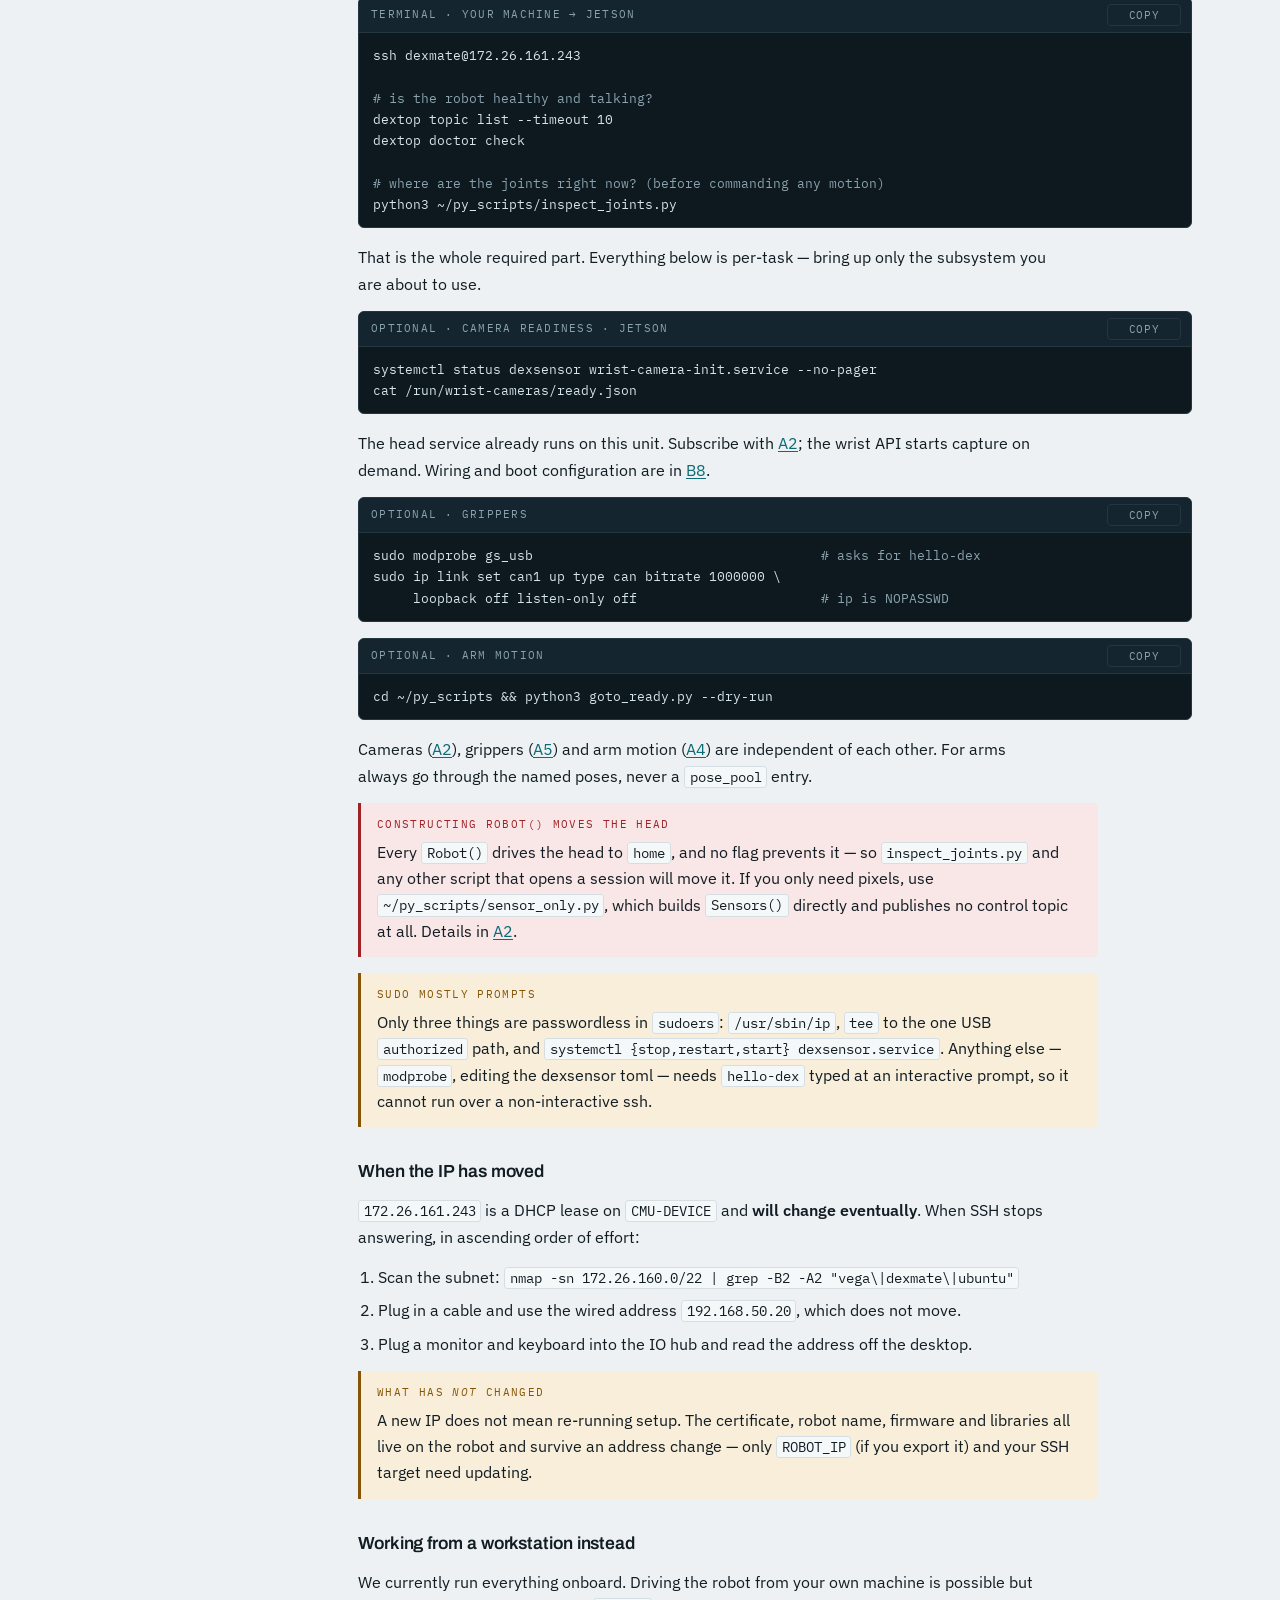
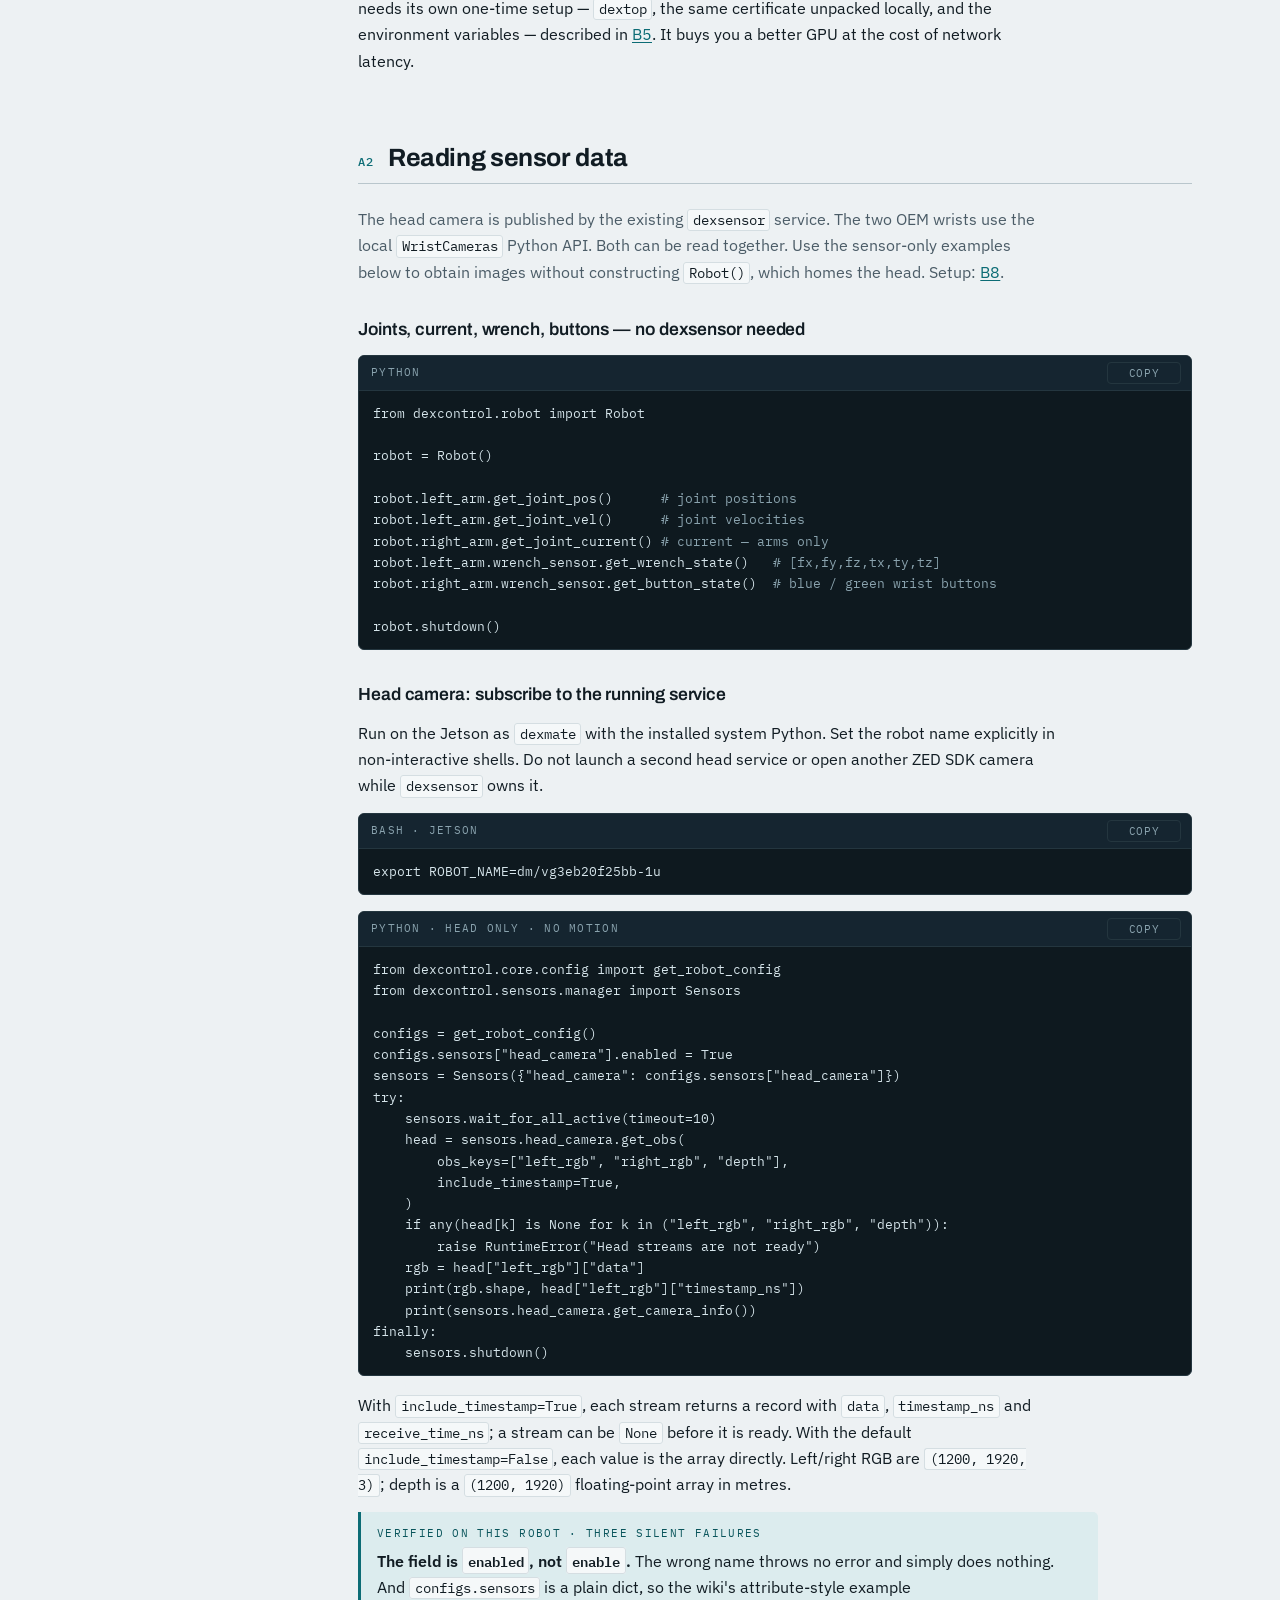
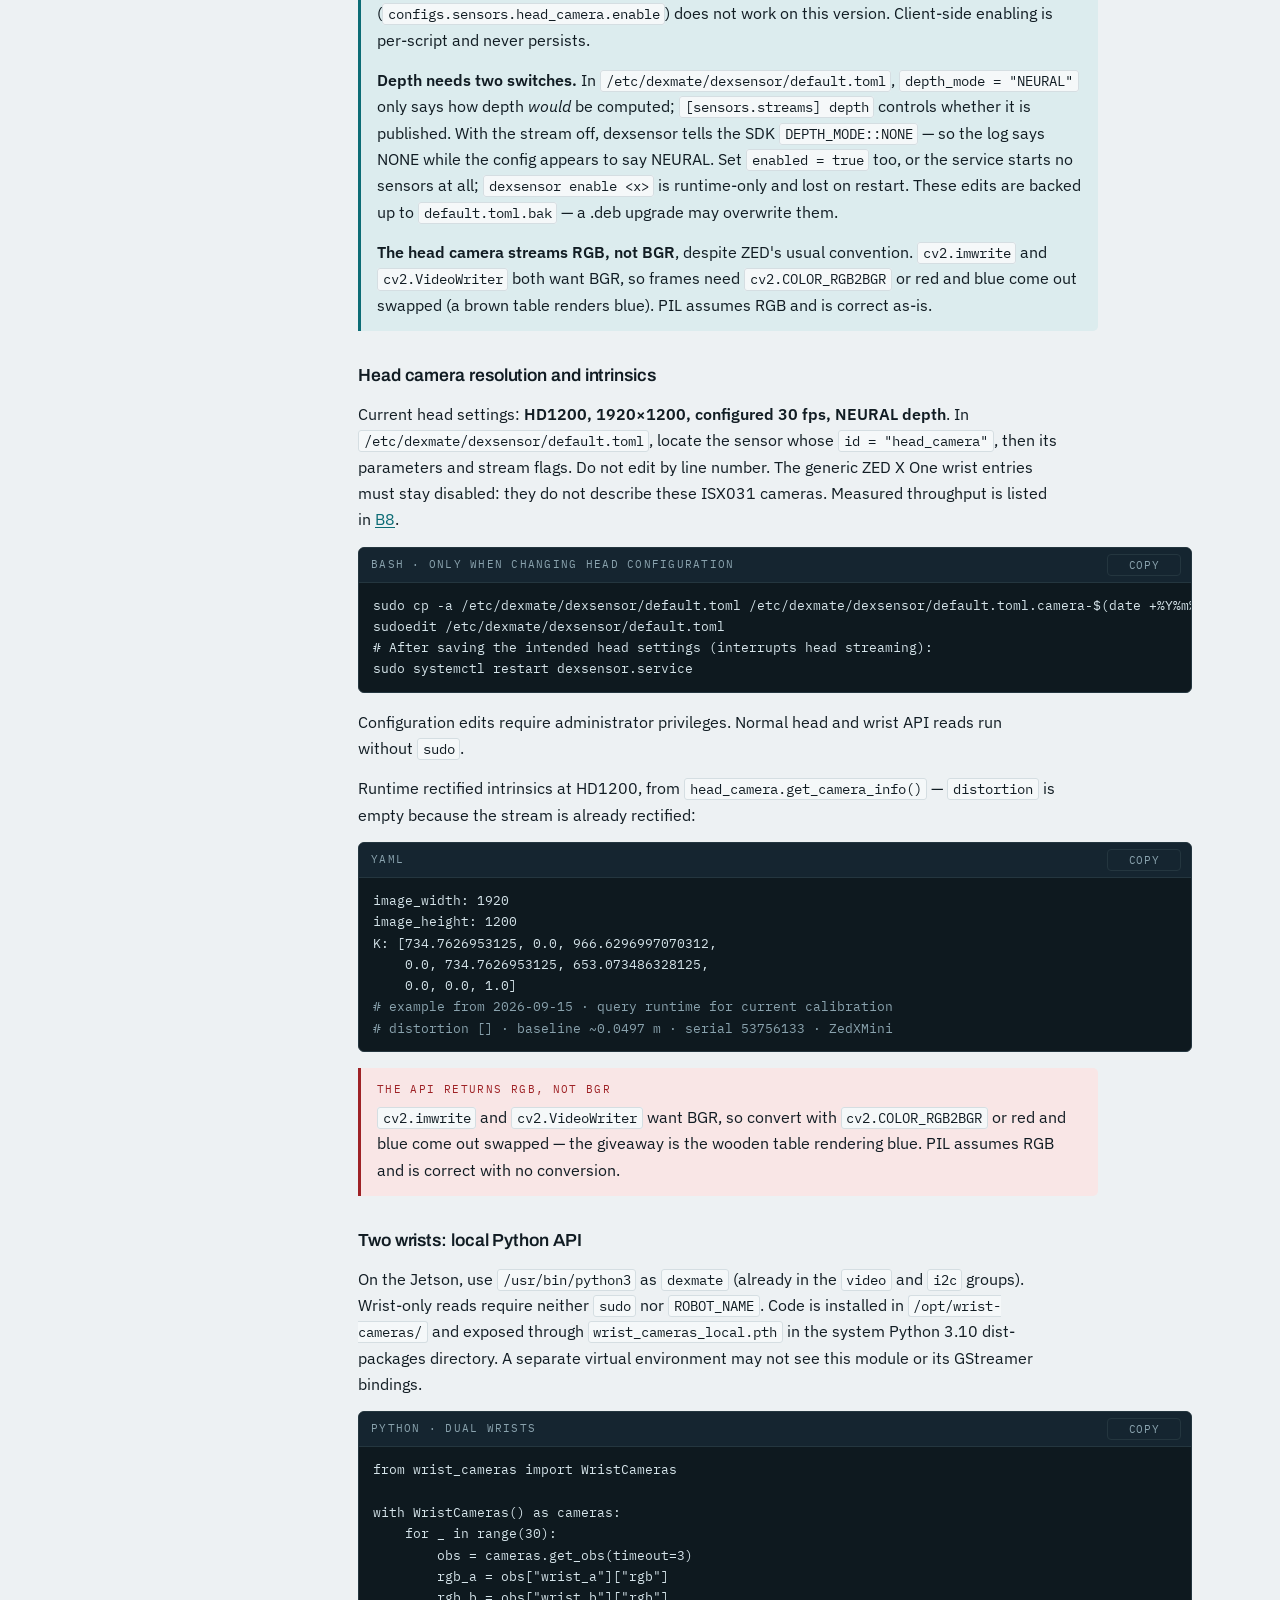
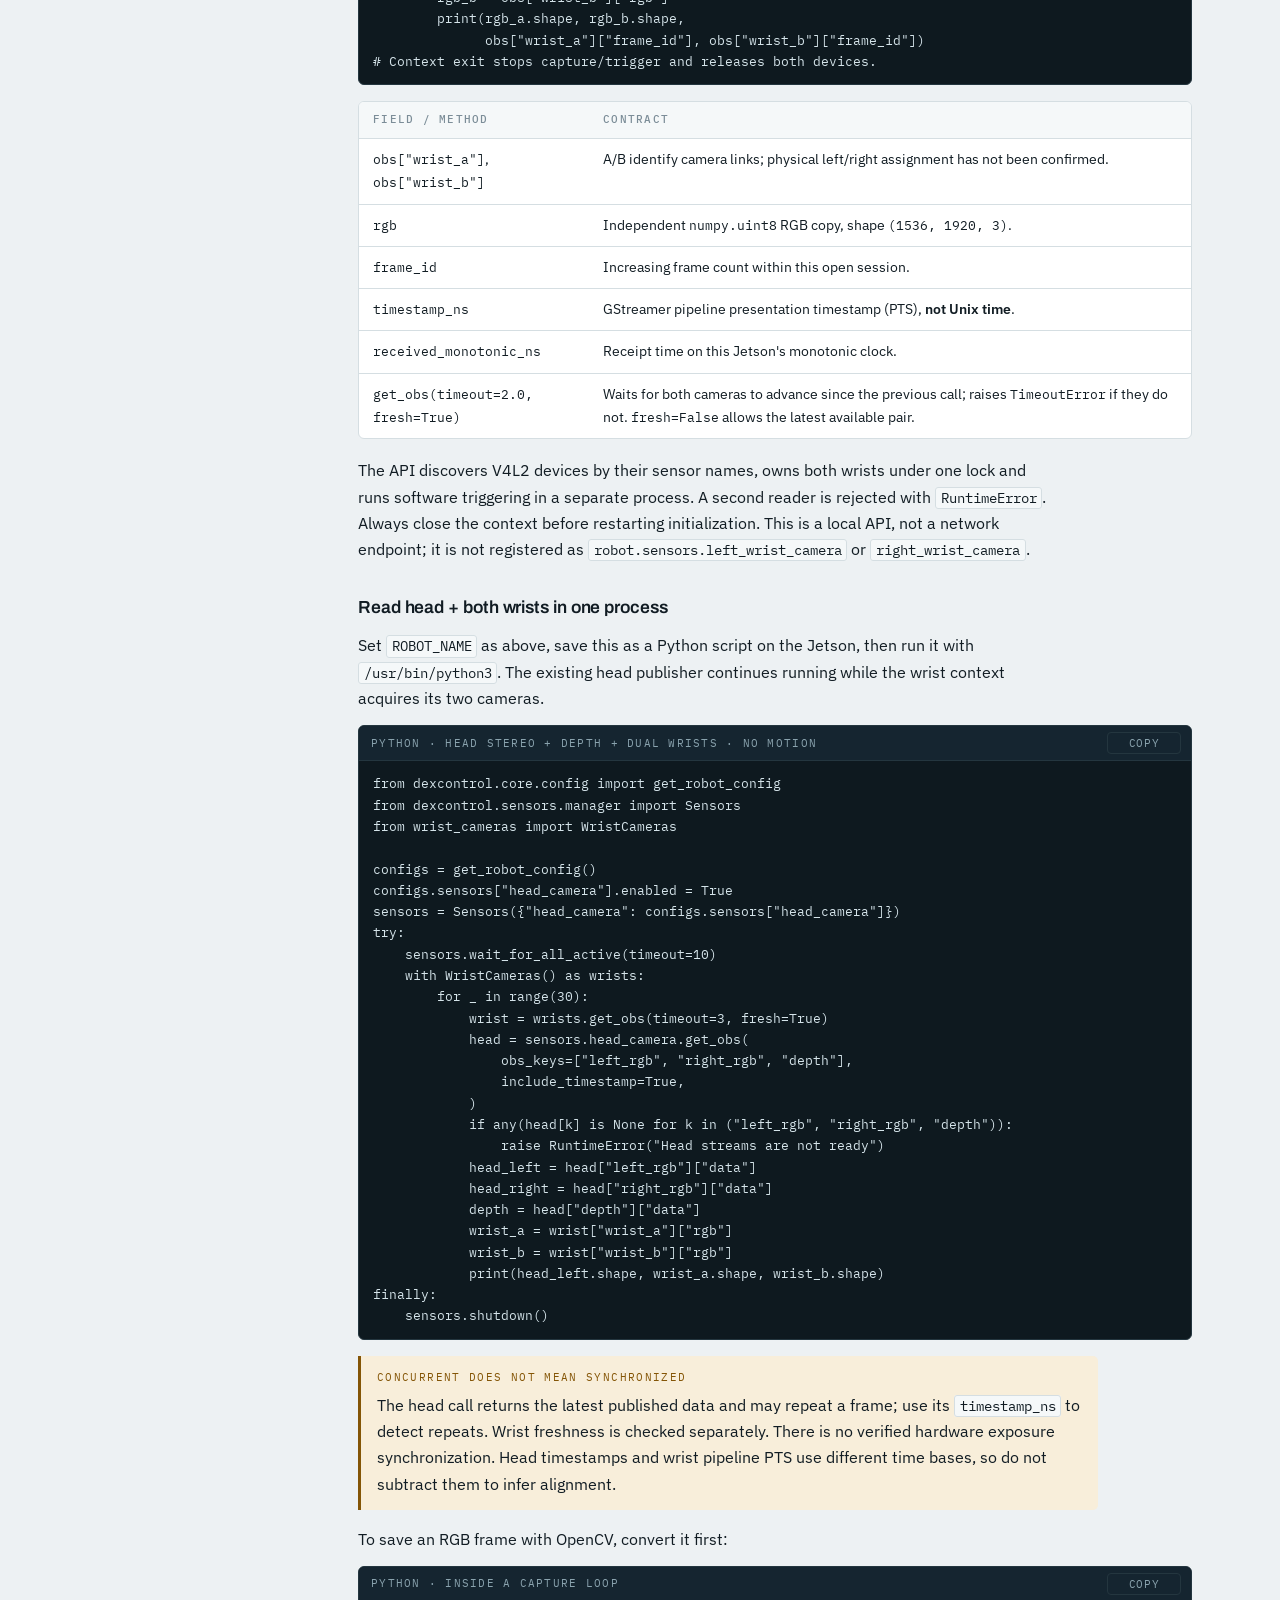
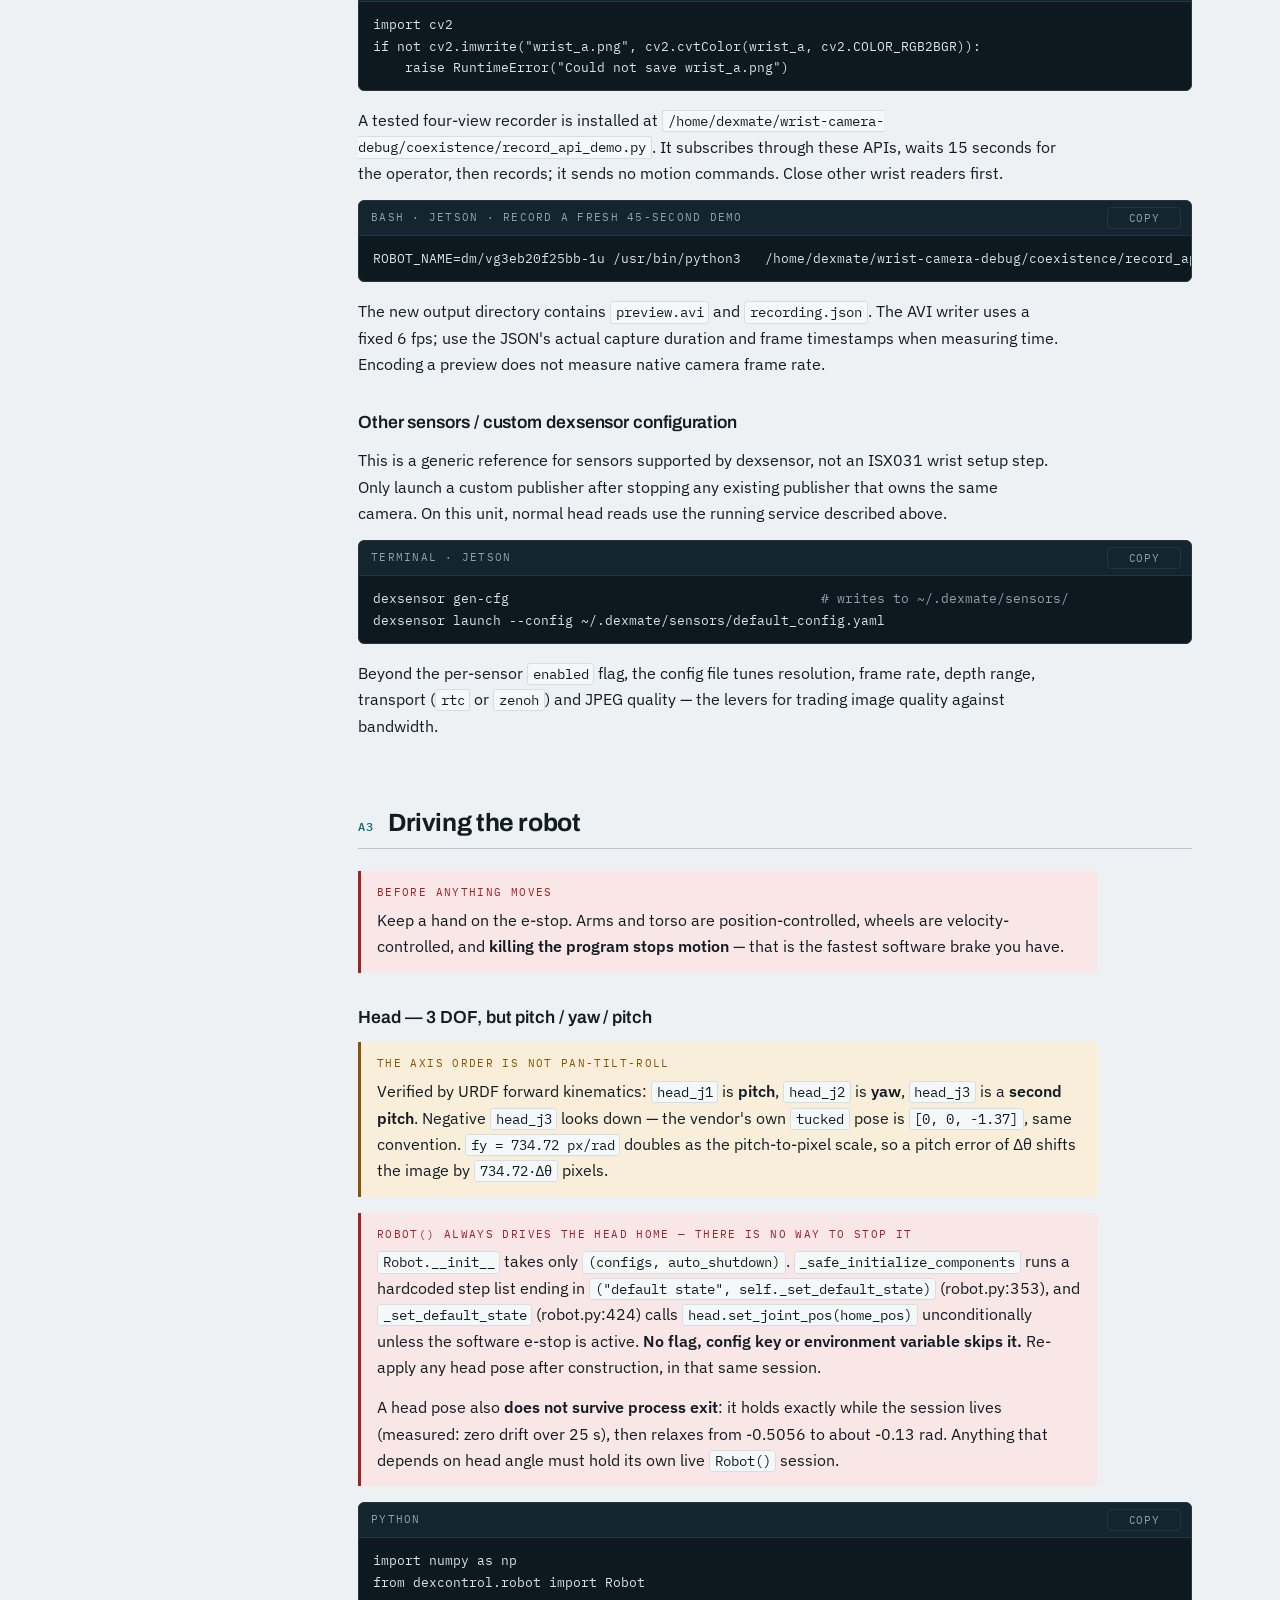
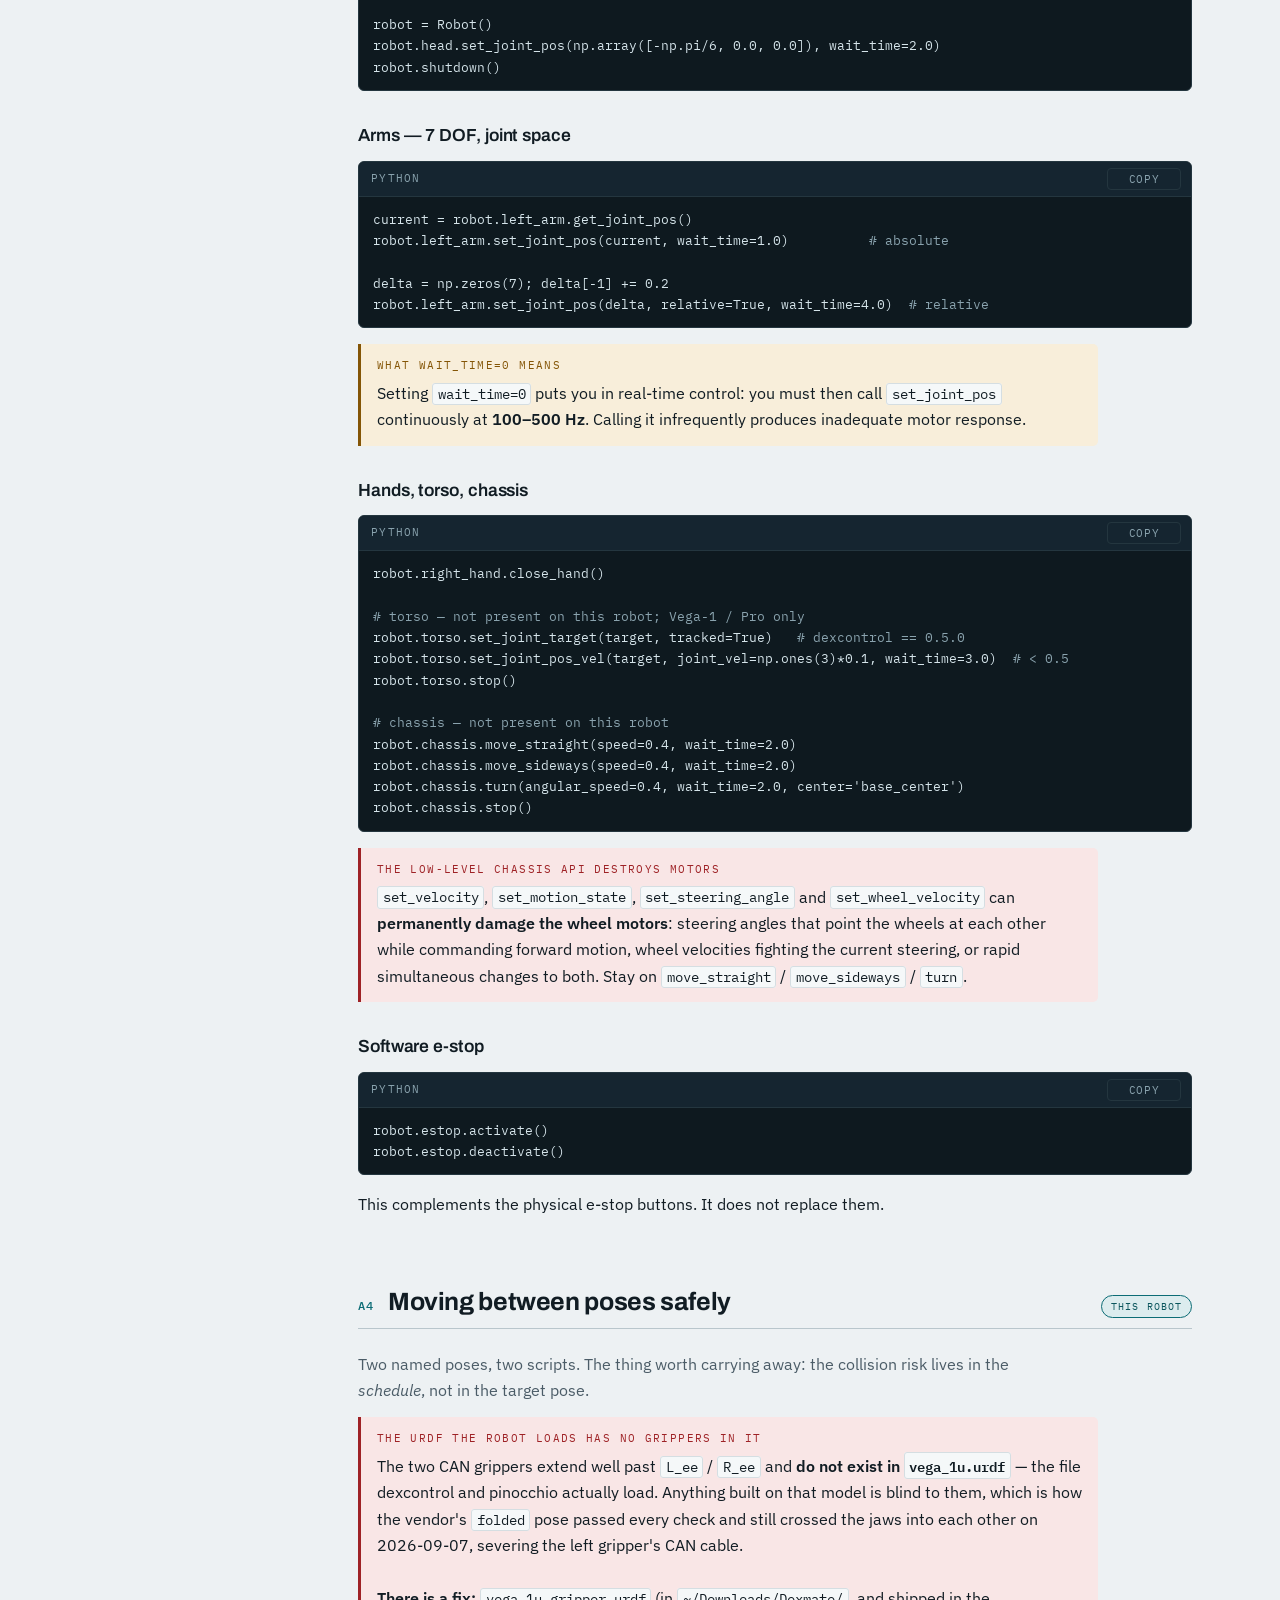
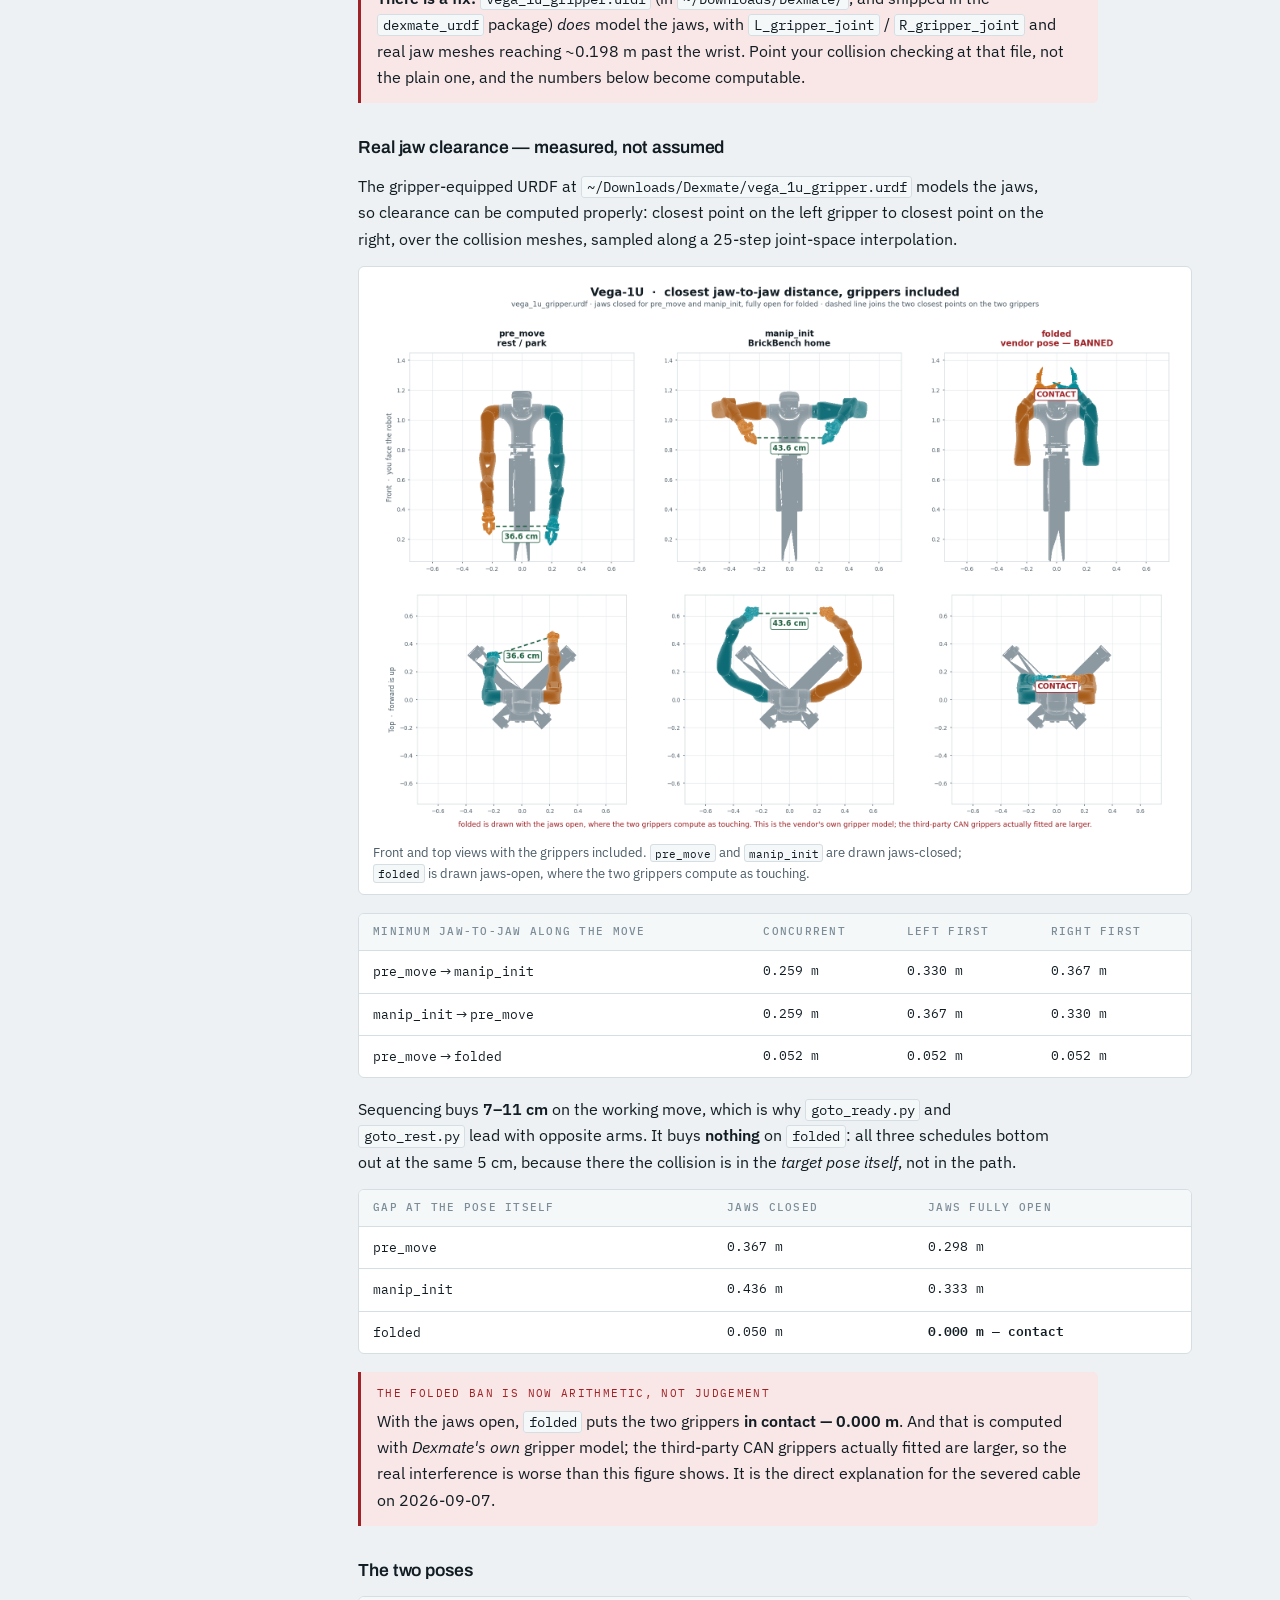
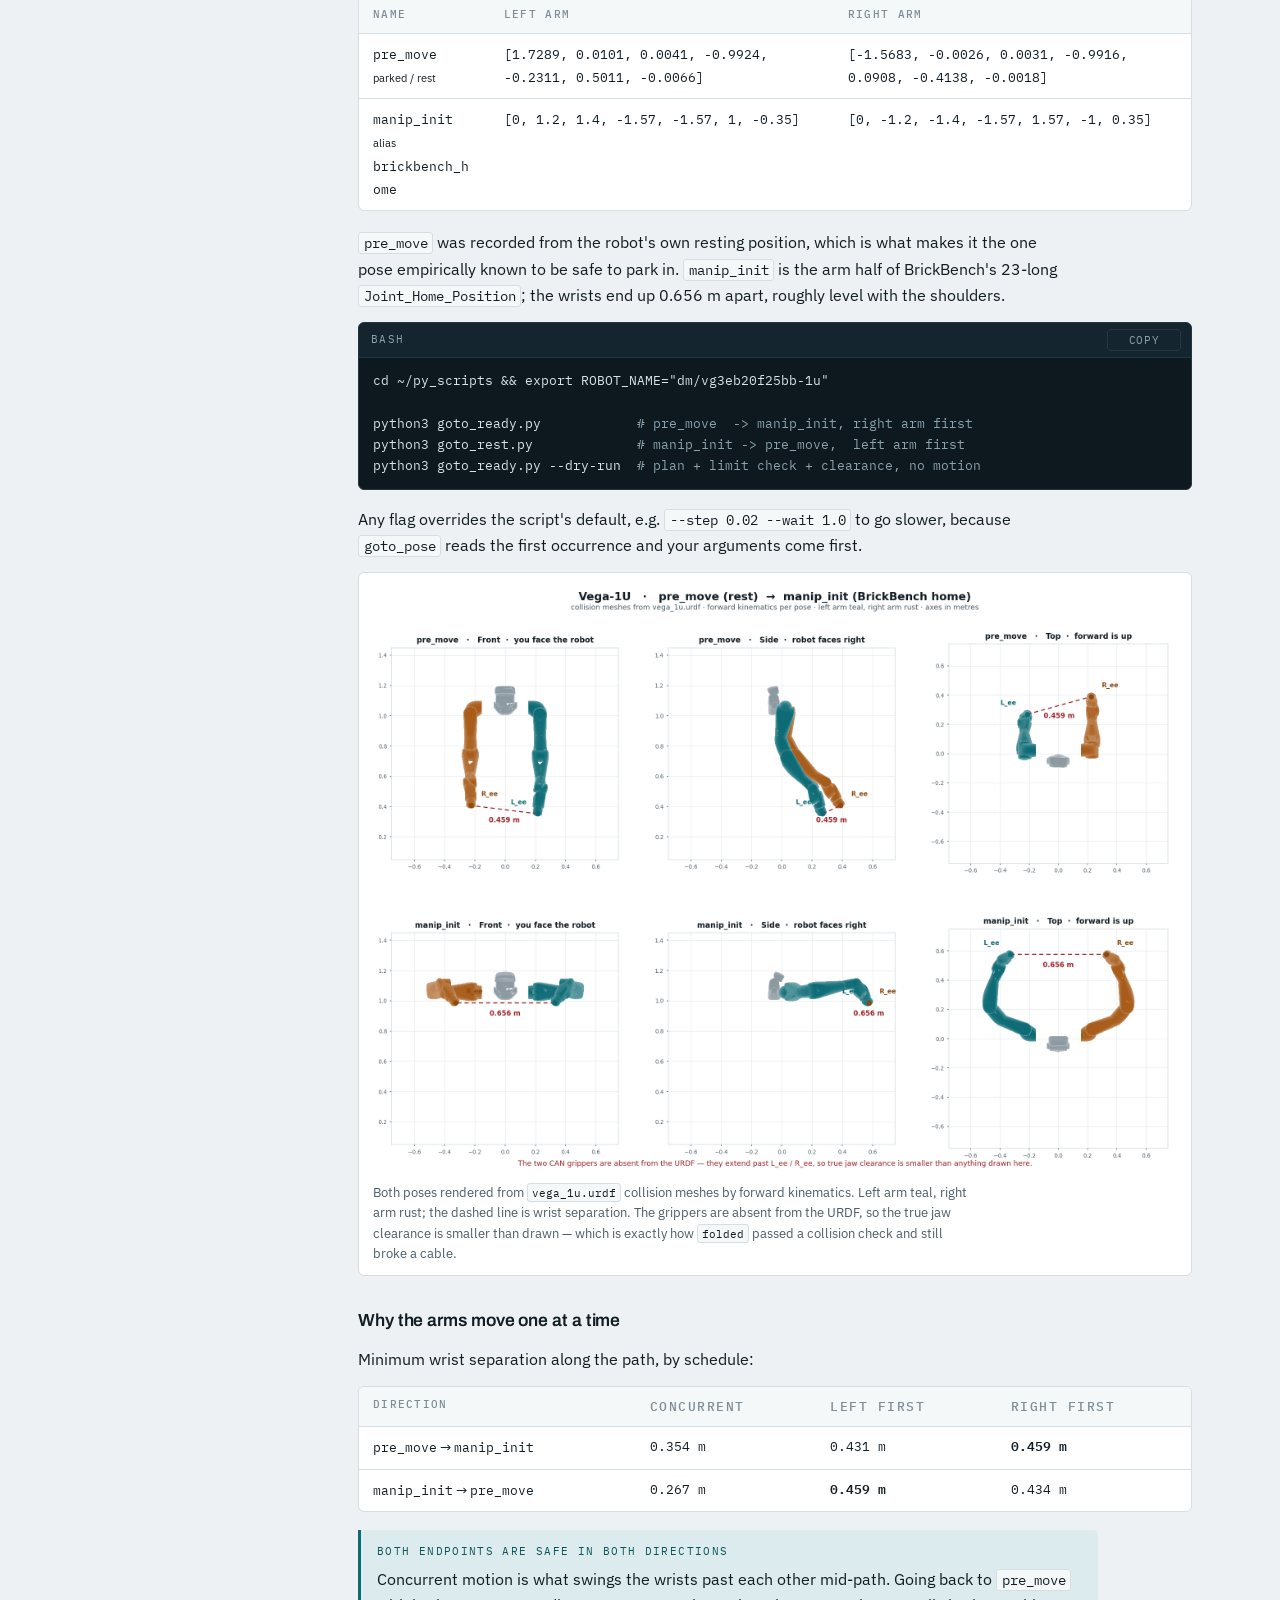
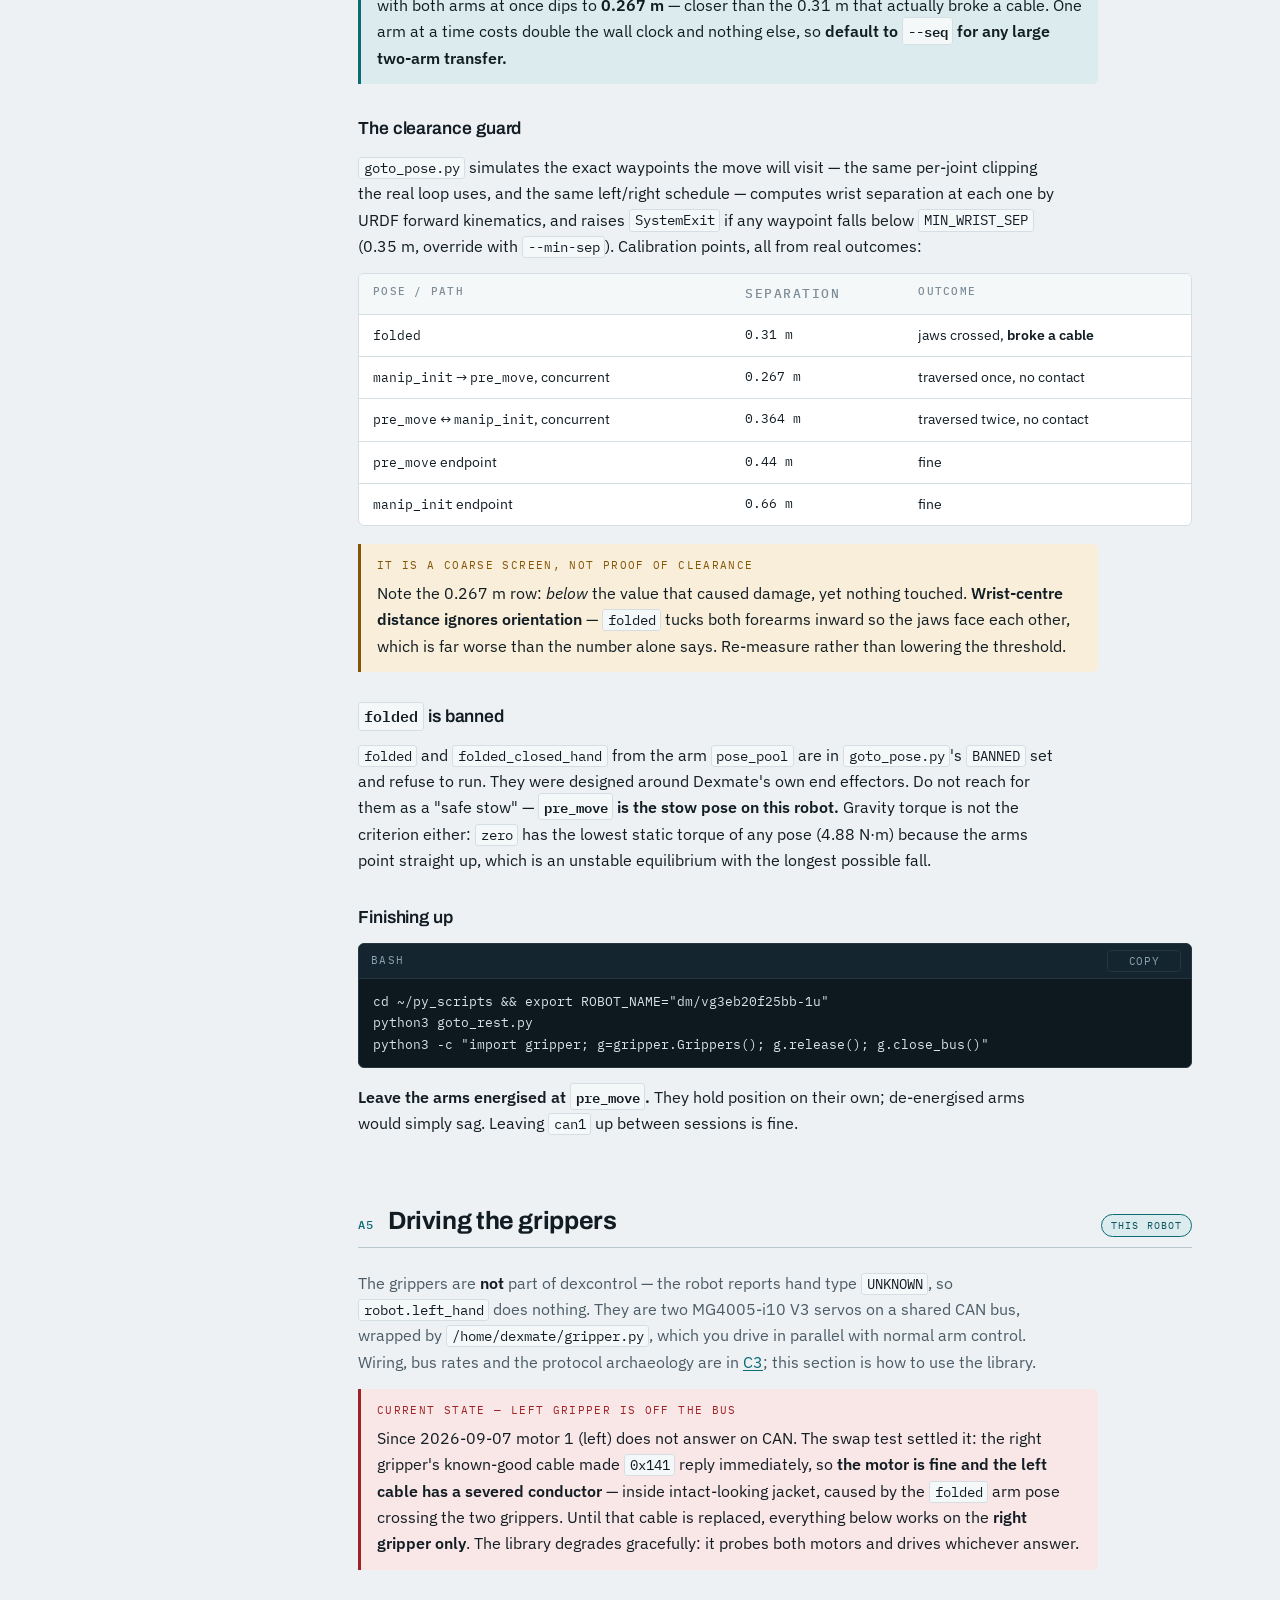
==== commit 64e6617a: "Organize mandatory and advanced chapters and document camera startup troubleshooting" ====
--- a/docs/en.html
+++ b/docs/en.html
@@ -300,7 +300,7 @@
 <div class="manual-language"><a href="index.html" lang="zh-CN">中文</a><span> / </span><a href="en.html" lang="en">English</a></div>
     <p class="eyebrow">Dexmate Vega-1U · CMU · Internal</p>
     <h1>Vega-1U Field Manual</h1>
-    <p class="standfirst">Two halves. <strong>Part A is what we do every session</strong> — the robot is already configured, so this is just SSH and go. <strong>Part B is the one-time bring-up</strong>, already completed on this unit; it's here for a reflash, a second robot, or when something breaks. Sources: the four Dexmate wiki pages, support ticket #126892650, and everything we worked out ourselves that exists in no documentation.</p>
+    <p class="standfirst"><strong>Part A</strong> covers everyday operation. <strong>Part B</strong> contains the mandatory reading and setup for a new robot. <strong>Part C</strong> holds advanced information and hardware references.</p>
     <dl class="idcard">
       <div><dt>Robot name</dt><dd>dm/vg3eb20f25bb-1u<small>slash, not dash</small></dd></div>
       <div><dt>Model</dt><dd>Vega-1U<small>upper body · 17 DOF · no torso/chassis published</small></dd></div>
@@ -325,24 +325,27 @@
     <li><a href="#grippers"><span>A5</span>Drive the grippers</a></li>
     <li><a href="#traps"><span>A6</span>Trap table</a></li>
   </ol>
-  <p class="grp">B · Reference <em>(setup done)</em></p>
+  <p class="grp">B · Mandatory setup</p>
   <ol>
-    <li><a href="#arch"><span>B0</span>Architecture</a></li>
-    <li><a href="#net"><span>B1</span>Get on the network</a></li>
-    <li><a href="#cert"><span>B2</span>Certificate &amp; firmware</a></li>
-    <li><a href="#comm"><span>B3</span>Workstation comms</a></li>
-    <li><a href="#libs"><span>B4</span>Install the libraries</a></li>
-    <li><a href="#verify"><span>B5</span>Verify &amp; diagnose</a></li>
-    <li><a href="#dof"><span>B6</span>DOF &amp; joint limits</a></li>
-    <li><a href="#gripper"><span>B7</span>CAN bus &amp; wiring</a></li>
-    <li><a href="#reflash"><span>B8</span>Recovery after reflash</a></li>
-    <li><a href="#camera-setup"><span>B9</span>Camera setup &amp; boot</a></li>
-    <li><a href="#gripper-hardware"><span>B10</span>Gripper hardware setup</a></li>
-<li><a href="#pcb-hardware"><span>B11</span>PCB / camera hardware setup</a></li>
-<li><a href="#hardware-control-reference"><span>B12</span>Hardware & control</a></li>
-<li><a href="#tcp-extrinsics"><span>B13</span>TCP, extrinsics & URDF</a></li>
-    <li><a href="#src"><span>—</span>Sources</a></li>
-  </ol>
+<li><a href="#hardware-control-reference"><span>B1</span>Hardware &amp; control</a></li>
+<li><a href="#tcp-extrinsics"><span>B2</span>TCP, extrinsics &amp; URDF</a></li>
+<li><a href="#net"><span>B3</span>Get on the network</a></li>
+<li><a href="#cert"><span>B4</span>Certificate &amp; firmware</a></li>
+<li><a href="#comm"><span>B5</span>Workstation comms</a></li>
+<li><a href="#libs"><span>B6</span>Install the libraries</a></li>
+<li><a href="#verify"><span>B7</span>Verify &amp; diagnose</a></li>
+<li><a href="#camera-setup"><span>B8</span>Camera setup &amp; boot</a></li>
+</ol>
+<p class="grp">C · Advanced info</p>
+  <ol>
+<li><a href="#arch"><span>C1</span>Architecture</a></li>
+<li><a href="#dof"><span>C2</span>DOF &amp; joint limits</a></li>
+<li><a href="#gripper"><span>C3</span>CAN bus &amp; wiring</a></li>
+<li><a href="#reflash"><span>C4</span>Recovery after reflash</a></li>
+<li><a href="#gripper-hardware"><span>C5</span>Gripper hardware</a></li>
+<li><a href="#pcb-hardware"><span>C6</span>PCB / camera hardware</a></li>
+</ol>
+<ol><li><a href="#src"><span>—</span>Where this came from</a></li></ol>
 </nav>
 
 <main>
@@ -393,7 +396,7 @@
   <p>That is the whole required part. Everything below is per-task — bring up only the subsystem you are about to use.</p>
   <div class="cmd"><div class="cmd-head"><span>Optional · camera readiness · Jetson</span><button type="button">Copy</button></div><pre>systemctl status dexsensor wrist-camera-init.service --no-pager
 cat /run/wrist-cameras/ready.json</pre></div>
-  <p>The head service already runs on this unit. Subscribe with <a href="#sensor">A2</a>; the wrist API starts capture on demand. Wiring and boot configuration are in <a href="#camera-setup">B9</a>.</p>
+  <p>The head service already runs on this unit. Subscribe with <a href="#sensor">A2</a>; the wrist API starts capture on demand. Wiring and boot configuration are in <a href="#camera-setup">B8</a>.</p>
   <div class="cmd"><div class="cmd-head"><span>Optional · grippers</span><button type="button">Copy</button></div><pre>sudo modprobe gs_usb                                    <span class="c"># asks for hello-dex</span>
 sudo ip link set can1 up type can bitrate 1000000 \
      loopback off listen-only off                       <span class="c"># ip is NOPASSWD</span></pre></div>
@@ -412,12 +415,12 @@
   <div class="note warn"><span class="tag">What has <em>not</em> changed</span><p>A new IP does not mean re-running setup. The certificate, robot name, firmware and libraries all live on the robot and survive an address change — only <code>ROBOT_IP</code> (if you export it) and your SSH target need updating.</p></div>
 
   <h3>Working from a workstation instead</h3>
-  <p>We currently run everything onboard. Driving the robot from your own machine is possible but needs its own one-time setup — <code>dextop</code>, the same certificate unpacked locally, and the environment variables — described in <a href="#comm">B3</a>. It buys you a better GPU at the cost of network latency.</p>
+  <p>We currently run everything onboard. Driving the robot from your own machine is possible but needs its own one-time setup — <code>dextop</code>, the same certificate unpacked locally, and the environment variables — described in <a href="#comm">B5</a>. It buys you a better GPU at the cost of network latency.</p>
 </section>
 
 <section id="sensor">
   <div class="sechead"><span class="num">A2</span><h2>Reading sensor data</h2></div>
-  <p class="lede">The head camera is published by the existing <code>dexsensor</code> service. The two OEM wrists use the local <code>WristCameras</code> Python API. Both can be read together. Use the sensor-only examples below to obtain images without constructing <code>Robot()</code>, which homes the head. Setup: <a href="#camera-setup">B9</a>.</p>
+  <p class="lede">The head camera is published by the existing <code>dexsensor</code> service. The two OEM wrists use the local <code>WristCameras</code> Python API. Both can be read together. Use the sensor-only examples below to obtain images without constructing <code>Robot()</code>, which homes the head. Setup: <a href="#camera-setup">B8</a>.</p>
 
   <h3>Joints, current, wrench, buttons — no dexsensor needed</h3>
   <div class="cmd"><div class="cmd-head"><span>Python</span><button type="button">Copy</button></div><pre>from dexcontrol.robot import Robot
@@ -462,7 +465,7 @@
     <p><strong>The head camera streams RGB, not BGR</strong>, despite ZED's usual convention. <code>cv2.imwrite</code> and <code>cv2.VideoWriter</code> both want BGR, so frames need <code>cv2.COLOR_RGB2BGR</code> or red and blue come out swapped (a brown table renders blue). PIL assumes RGB and is correct as-is.</p>
   </div>
   <h3>Head camera resolution and intrinsics</h3>
-  <p>Current head settings: <strong>HD1200, 1920×1200, configured 30 fps, NEURAL depth</strong>. In <code>/etc/dexmate/dexsensor/default.toml</code>, locate the sensor whose <code>id = "head_camera"</code>, then its parameters and stream flags. Do not edit by line number. The generic ZED X One wrist entries must stay disabled: they do not describe these ISX031 cameras. Measured throughput is listed in <a href="#camera-setup">B9</a>.</p>
+  <p>Current head settings: <strong>HD1200, 1920×1200, configured 30 fps, NEURAL depth</strong>. In <code>/etc/dexmate/dexsensor/default.toml</code>, locate the sensor whose <code>id = "head_camera"</code>, then its parameters and stream flags. Do not edit by line number. The generic ZED X One wrist entries must stay disabled: they do not describe these ISX031 cameras. Measured throughput is listed in <a href="#camera-setup">B8</a>.</p>
   <div class="cmd"><div class="cmd-head"><span>Bash · only when changing head configuration</span><button type="button">Copy</button></div><pre>sudo cp -a /etc/dexmate/dexsensor/default.toml /etc/dexmate/dexsensor/default.toml.camera-$(date +%Y%m%d-%H%M%S).bak
 sudoedit /etc/dexmate/dexsensor/default.toml
 # After saving the intended head settings (interrupts head streaming):
@@ -677,7 +680,7 @@
 
 <section id="grippers">
   <div class="sechead"><span class="num">A5</span><h2>Driving the grippers</h2><span class="pill live">This robot</span></div>
-  <p class="lede">The grippers are <strong>not</strong> part of dexcontrol — the robot reports hand type <code>UNKNOWN</code>, so <code>robot.left_hand</code> does nothing. They are two MG4005-i10 V3 servos on a shared CAN bus, wrapped by <code>/home/dexmate/gripper.py</code>, which you drive in parallel with normal arm control. Wiring, bus rates and the protocol archaeology are in <a href="#gripper">B7</a>; this section is how to use the library.</p>
+  <p class="lede">The grippers are <strong>not</strong> part of dexcontrol — the robot reports hand type <code>UNKNOWN</code>, so <code>robot.left_hand</code> does nothing. They are two MG4005-i10 V3 servos on a shared CAN bus, wrapped by <code>/home/dexmate/gripper.py</code>, which you drive in parallel with normal arm control. Wiring, bus rates and the protocol archaeology are in <a href="#gripper">C3</a>; this section is how to use the library.</p>
 
   <div class="note danger"><span class="tag">Current state — left gripper is off the bus</span><p>Since 2026-09-07 motor 1 (left) does not answer on CAN. The swap test settled it: the right gripper's known-good cable made <code>0x141</code> reply immediately, so <strong>the motor is fine and the left cable has a severed conductor</strong> — inside intact-looking jacket, caused by the <code>folded</code> arm pose crossing the two grippers. Until that cable is replaced, everything below works on the <strong>right gripper only</strong>. The library degrades gracefully: it probes both motors and drives whichever answer.</p></div>
 
@@ -864,45 +867,138 @@
   </div>
 </section>
 
-<div class="partline">
-  <p class="eyebrow">Part B</p>
-  <h2>Reference and one-time setup</h2>
-  <p>Nothing here is part of a normal session. It holds the bring-up that was already done on this robot — repeat it only for a reflash or a second unit — together with the reference material you look things up in: joint limits, and the gripper bus and wiring.</p>
-</div>
-
-<section id="arch">
-  <div class="sechead"><span class="num">B0</span><h2>Architecture: three libraries on one Zenoh bus</h2><span class="pill done">Reference</span></div>
-  <p class="lede">Every Dexmate component talks over <strong>Zenoh</strong>, authenticated by a single encrypted certificate. Knowing which library lives on which machine is the prerequisite for everything below — installing one in the wrong place is the most common way to lose an afternoon.</p>
-  <div class="tw"><table>
-    <thead><tr><th>Component</th><th>Where it runs</th><th>How to install</th><th>What it does</th></tr></thead>
-    <tbody>
-      <tr><td><code>dextop</code></td><td>Jetson <em>and</em> workstation</td><td><code>pip install dextop --upgrade</code></td><td>Certificates, firmware, robot server, topic listing, health checks</td></tr>
-      <tr><td><code>dexcontrol</code></td><td>Wherever your control code runs</td><td><code>pip install dexcontrol</code></td><td>The <code>Robot()</code> API: arms, head, hands, torso, chassis, e-stop</td></tr>
-      <tr><td><code>dexsensor</code></td><td><strong>Jetson only</strong></td><td><code>sudo dpkg -i dexsensor_*.deb</code></td><td>Camera and LiDAR capture and streaming; depends on the ZED SDK</td></tr>
-      <tr><td><code>dexbot_utils</code></td><td>Pulled in by dexcontrol</td><td>—</td><td>Robot configs, URDFs, <code>dexbot cfg list</code></td></tr>
-      <tr><td>socbridge</td><td>The robot's SoC board</td><td><code>dextop firmware install-socbridge</code></td><td>The web portal at <code>https://192.168.50.21:57832</code></td></tr>
-    </tbody>
-  </table></div>
-  <h3>Two ways to run</h3>
+<div class="partline"><p class="eyebrow">Part B</p><h2>Mandatory setup</h2><p>Read B1–B8 for every new robot. Complete the applicable setup and checks; workstation configuration in B5 applies when using an external computer.</p></div>
+<section id="hardware-control-reference">
+  <div class="sechead"><span class="num">B1</span><h2>Hardware and control reference</h2></div>
+  <p class="lede">Measurements from “整理 DexMate 硬件与控制信息” (2026-09-14 UTC). The wrist cameras were not enabled during this measurement session.</p>
+  <div class="tw"><table><thead><tr><th>Item</th><th>Recorded configuration</th></tr></thead><tbody>
+    <tr><td>Cameras</td><td>Head: ZED X Mini stereo camera on ZED Link Duo. Left/right wrists: Sony ISX031.</td></tr>
+    <tr><td>Head outputs</td><td>Left RGB, right RGB and depth; no point-cloud output. Reconstruct points from <code>depth + K</code>.</td></tr>
+    <tr><td>Resolution / rate</td><td>Configured: 1920×1200 at 30 fps. Measured RGB and depth: approximately 24 Hz.</td></tr>
+    <tr><td>Head intrinsics</td><td><code>fx = fy = 734.72; cx = 966.63; cy = 653.07</code> pixels. Stereo baseline: <code>0.0497 m</code>.</td></tr>
+    <tr><td>Extrinsic model</td><td>Use the URDF supplied by the pip package <code>dexmate_urdf</code> for nominal robot geometry. The supplied models and measured TCP/camera transforms are in <a href="#tcp-extrinsics">B2</a>.</td></tr>
+    <tr><td>Transport</td><td>Zenoh + dexcontrol, without ROS 2. RGB was transported over <strong>Zenoh/JPEG</strong>, not RTC. Latency was not measured.</td></tr>
+    <tr><td>Computer</td><td>Jetson Orin Nano; L4T 36.5.0; kernel 5.15.185.</td></tr>
+    <tr><td>Control</td><td><code>dexcontrol 0.5.0</code>: joint-position control. With <code>wait_time=0</code>, call continuously at 100–500 Hz. No public Cartesian, joint velocity or joint current control interface. The third-party CAN grippers are controlled separately.</td></tr>
+    <tr><td>Six-axis wrench</td><td><code>get_wrench_state()</code> returns <code>[fx, fy, fz, tx, ty, tz]</code> as <code>float32</code>. Units and reference frame were not specified and require confirmation or calibration. The sensor was already active during the measurement.</td></tr>
+  </tbody></table></div>
+  <h3>Measured publication rates</h3>
+  <div class="tw"><table><thead><tr><th>Stream</th><th>Measured rate</th></tr></thead><tbody>
+    <tr><td>Both arms: joint state</td><td>91–92 Hz</td></tr><tr><td>Head: joint state</td><td>48 Hz</td></tr><tr><td>Head IMU</td><td>186–190 Hz</td></tr><tr><td>RGB / depth</td><td>≈24 Hz</td></tr><tr><td>Six-axis wrench</td><td>91–92 Hz</td></tr>
+  </tbody></table></div>
+  <h3>Depth back-projection</h3>
+  <p>For a rectified pixel <code>(u, v)</code> with valid depth <code>Z</code> in metres, use the intrinsics of that stream:</p>
+  <div class="cmd"><div class="cmd-head"><span>Optical camera coordinates · metres</span><button type="button">Copy</button></div><pre>X = (u - cx) * Z / fx
+Y = (v - cy) * Z / fy
+p_camera = [X, Y, Z, 1]
+p_base = T_base_camera @ p_camera</pre></div>
+</section>
+
+<section id="tcp-extrinsics">
+  <div class="sechead"><span class="num">B2</span><h2>TCP, camera extrinsics and URDF files</h2></div>
+  <p class="lede">Calibration records from “暂存代码并重新标定区域”. Its final selection on September 24 restored the clean <code>b90bcac</code> TCP/camera pair. The measured pivot fit and the earlier Y-adjusted pair are listed separately below.</p>
+  <h3>Files</h3>
   <ul>
-    <li><strong>Onboard</strong> — code executes on the Jetson. Lowest latency, <code>ROBOT_NAME</code> already set, and the right default for demos and real-time control.</li>
-    <li><strong>From a workstation</strong> — run AI models on a better GPU and send control over WiFi or Ethernet. You pay latency for the convenience. Both machines must sit on the same LAN, both need <code>dextop</code>, and both need the same certificate unpacked.</li>
+    <li><a href="files/urdf/vega_1u.urdf" download>vega_1u.urdf</a> · supplied robot model.</li>
+    <li><a href="files/urdf/vega_1u_gripper.urdf" download>vega_1u_gripper.urdf</a> · supplied gripper model, including <code>L_camera_link</code> and <code>R_camera_link</code>.</li>
+    <li><a href="files/urdf/custom/vega_1u_gripper.urdf" download>Custom gripper URDF from the calibration project</a> · the separate model containing <code>tip_l</code> / <code>tip_r</code>, used for the nominal TCP comparison.</li>
+    <li><a href="files/calibration/clean-20260924.json" download>Clean TCP + camera calibration</a> · <a href="files/calibration/adjusted-20260924.json" download>Earlier Y-adjusted pair</a> · <a href="files/calibration/tcp-pivot-fit.json" download>Measured pivot-fit result</a>.</li>
+    <li><a href="files/reference-data.json" download>All matrices, source file hashes and frame definitions (JSON)</a>.</li>
   </ul>
-  <h3>The environment variables</h3>
-  <div class="tw"><table>
-    <thead><tr><th>Variable</th><th>Required?</th><th>What it does</th></tr></thead>
-    <tbody>
-      <tr><td><code>ROBOT_NAME</code></td><td>Yes</td><td>Selects the robot. <code>Robot()</code> raises <code>ValueError</code> without it. Pre-set on the Jetson; export it in every workstation terminal.</td></tr>
-      <tr><td><code>ROBOT_CONFIG</code></td><td>Recommended</td><td>Tells control scripts which end effector is fitted. List the options with <code>dexbot cfg list</code> (<code>vega_1u</code>, <code>vega_1u_gripper</code>, <code>vega_1u_f5d6</code>, …).</td></tr>
-      <tr><td><code>ZENOH_CONFIG</code></td><td>Off-robot: effectively yes</td><td>Points at <code>~/.dexmate/comm/zenoh/&lt;cert&gt;/zenoh_peer_config.json5</code>. Needed in practice to pull topics from an external machine.</td></tr>
-      <tr><td><code>ROBOT_IP</code></td><td>Optional</td><td>Recent dexcomm uses it to answer queries faster.</td></tr>
-    </tbody>
-  </table></div>
-  <div class="note mine"><span class="tag">Verified on this robot</span><p>The name must be written <code>dm/vg3eb20f25bb-1u</code> — with a <strong>slash</strong>. The wiki's prose says <code>dm-&lt;serial&gt;</code>, and that form makes <code>dextop firmware info</code> time out, while the wiki's own sample output uses the slash. Note that <code>dextop topic list</code> passes with either spelling because it globs <code>dm/**</code>, so it is <strong>not</strong> a valid check that the name is right.</p></div>
+  <p>The two supplied URDFs match <code>dexmate_urdf 0.8.4</code> byte-for-byte. Their original bytes and relative mesh paths are retained. Meshes resolve within the package's directory tree; the URDF downloads alone do not include the meshes. The custom comparison model is a separate file.</p>
+  <h3>Coordinate convention</h3>
+  <p><code>T_parent_child</code> maps column-vector coordinates from child to parent: <code>p_parent = T_parent_child @ p_child</code>. Translations are in metres; angles in radians. <code>R = Rz(yaw) @ Ry(pitch) @ Rx(roll)</code>. Base axes: X forward, Y robot-left, Z up. The calibrated left-camera optical axes are X image-right, Y image-down, Z forward.</p>
+  <h3>Right TCP: model, measured fit and selected values</h3>
+  <p>The two supplied package URDFs define <code>L_ee</code> / <code>R_ee</code>, but do not define a <code>tip_l</code> / <code>tip_r</code> grasp TCP. The nominal tip below comes from the separate custom model.</p>
+  <div class="tw"><table><thead><tr><th>Source</th><th>XYZ in R_ee (mm)</th><th>Meaning</th></tr></thead><tbody>
+    <tr><td>Custom URDF nominal tip</td><td><code>≈ [0, -15, 198]</code></td><td>Model geometry; full composed transform below.</td></tr>
+    <tr><td>Pivot fit · September 19</td><td><code>[-1.025481, -10.438899, 196.928685]</code></td><td>Measured translation; fit RMS 1.801540 mm. Pivot fitting does not determine orientation.</td></tr>
+    <tr><td>Y-adjusted pair · September 24, 11:16</td><td><code>[-1.025481, -18, 196.928685]</code></td><td>Measured X/Z with user-selected Y; paired camera transform retained in the downloadable record.</td></tr>
+    <tr><td>Clean pair restored · September 24, 11:43</td><td><code>[-1, -15, 198]</code></td><td>Final selected pair in the referenced task.</td></tr>
+  </tbody></table></div>
+  <p>The selected and Y-adjusted tool-frame convention uses <code>rpy = [π, 0, π/2]</code>. This orientation is nominal, not a pivot-fit measurement. The supplied measured TCP data cover the right gripper.</p>
+  <div class="cmd"><div class="cmd-head"><span>Clean · T_R_ee_tip_r · metres</span><button type="button">Copy</button></div><pre>[
+  [ 0.000000000,  1.000000000,  0.000000000, -0.001000000],
+  [ 1.000000000,  0.000000000,  0.000000000, -0.015000000],
+  [ 0.000000000,  0.000000000, -1.000000000,  0.198000000],
+  [ 0.000000000,  0.000000000,  0.000000000,  1.000000000]
+]</pre></div>
+  <details><summary>Custom URDF TCP transforms (left and right)</summary>
+    <p>These compose all fixed joints between the named EE frame and tip. They are model values, not measured left/right grasp centres.</p>
+    <div class="cmd"><div class="cmd-head"><span>Custom · T_R_ee_tip_r · metres</span><button type="button">Copy</button></div><pre>[
+  [ 0.000000127,  1.000000000, -0.000000046,  0.000000193],
+  [ 1.000000000, -0.000000127,  0.000006200, -0.015001328],
+  [ 0.000006200, -0.000000046, -1.000000000,  0.197999807],
+  [ 0.000000000,  0.000000000,  0.000000000,  1.000000000]
+]</pre></div>
+    <div class="cmd"><div class="cmd-head"><span>Custom · T_L_ee_tip_l · metres</span><button type="button">Copy</button></div><pre>[
+  [-0.000012680, -1.000000000,  0.000000046, -0.000000005],
+  [-1.000000000,  0.000012680, -0.000006200,  0.015001328],
+  [ 0.000006200, -0.000000046, -1.000000000,  0.197999807],
+  [ 0.000000000,  0.000000000,  0.000000000,  1.000000000]
+]</pre></div>
+  </details>
+  <h3>Measured head-camera extrinsics</h3>
+  <p>The clean camera transform was fitted with a horizontal checkerboard constraint and restored together with the clean TCP. Its recorded held-out RMS is 1.176229 mm. Use this pair at its reference head pose:</p>
+  <div class="cmd"><div class="cmd-head"><span>Reference joint positions</span><button type="button">Copy</button></div><pre>head_j1 = -0.00017453292093705386 rad
+head_j2 = -0.00017453292093705386 rad
+head_j3 = -0.5056219100952148 rad
+torso_flip = 0.22689280275926285 rad
+Lift = 0 m</pre></div>
+  <div class="cmd"><div class="cmd-head"><span>Clean · T_base_link_zed_left_camera · metres</span><button type="button">Copy</button></div><pre>[
+  [-0.001383542, -0.636266466,  0.771468126,  0.089032073],
+  [-0.999930278, -0.008166881, -0.008528878,  0.026881780],
+  [ 0.011727127, -0.771426138, -0.636210805,  1.169376372],
+  [ 0.000000000,  0.000000000,  0.000000000,  1.000000000]
+]</pre></div>
+  <p>This matrix is for the listed head pose. Head movement changes the base-to-camera transform. The calibration record uses rectified-left <code>fx = fy = 734.7626953125</code>, <code>cx = 966.6296997070312</code>, <code>cy = 653.073486328125</code>, at 1920×1200; these are the saved calibration values, separately from the earlier values in <a href="#hardware-control-reference">B1</a>.</p>
+  <details><summary>Earlier Y-adjusted TCP/camera pair</summary>
+    <div class="cmd"><div class="cmd-head"><span>Adjusted · T_R_ee_tip_r · metres</span><button type="button">Copy</button></div><pre>[
+  [ 0.000000000,  1.000000000,  0.000000000, -0.001025481],
+  [ 1.000000000,  0.000000000,  0.000000000, -0.018000000],
+  [ 0.000000000,  0.000000000, -1.000000000,  0.196928685],
+  [ 0.000000000,  0.000000000,  0.000000000,  1.000000000]
+]</pre></div>
+    <div class="cmd"><div class="cmd-head"><span>Adjusted · T_base_link_zed_left_camera · metres</span><button type="button">Copy</button></div><pre>[
+  [-0.001383713, -0.636266468,  0.771468125,  0.089057487],
+  [-0.999930277, -0.008166772, -0.008529010,  0.023881859],
+  [ 0.011727127, -0.771426138, -0.636210805,  1.170447698],
+  [ 0.000000000,  0.000000000,  0.000000000,  1.000000000]
+]</pre></div>
+  </details>
+  <h3>Nominal extrinsics in the supplied URDFs</h3>
+  <p>Each row is the parent-to-child joint origin as stored in the file. The head and EE rows occur in both files; gripper and wrist-camera mounts occur in <code>vega_1u_gripper.urdf</code>.</p>
+  <div class="tw"><table><thead><tr><th>Parent → child</th><th>XYZ (m)</th><th>RPY (rad)</th></tr></thead><tbody><tr><td><code>head_l3 → zed_depth_frame</code></td><td><code>0.025 0.023 0.0489</code></td><td><code>-1.57079 0 -1.57079</code></td></tr><tr><td><code>head_l3 → zed_left_camera</code></td><td><code>0.0365 0.023 0.0489</code></td><td><code>-1.57079 0 -1.57079</code></td></tr><tr><td><code>head_l3 → zed_right_camera</code></td><td><code>0.0365 -0.027 0.0489</code></td><td><code>-1.57079 0 -1.57079</code></td></tr><tr><td><code>L_arm_l8 → L_ee</code></td><td><code>0 0 0</code></td><td><code>0 0 -1.57079</code></td></tr><tr><td><code>R_arm_l8 → R_ee</code></td><td><code>0 0 0</code></td><td><code>0 0 1.57079</code></td></tr><tr><td><code>L_arm_l8 → L_gripper_base</code></td><td><code>0.0 0 0.0825</code></td><td><code>0 0 -1.5708</code></td></tr><tr><td><code>L_gripper_base → L_camera_link</code></td><td><code>0.0002 -0.07459 0.0017504</code></td><td><code>-0.087266 0 0</code></td></tr><tr><td><code>R_arm_l8 → R_gripper_base</code></td><td><code>0 0 0.0825</code></td><td><code>0 0 -1.5708</code></td></tr><tr><td><code>R_gripper_base → R_camera_link</code></td><td><code>0.0002 -0.07459 0.0017504</code></td><td><code>-0.087266 0 0</code></td></tr></tbody></table></div>
+  <p>Forward kinematics through the package URDF, evaluated at the same reference joint positions above, gives the following nominal head transform:</p>
+  <div class="cmd"><div class="cmd-head"><span>URDF FK · T_base_link_zed_left_camera · metres</span><button type="button">Copy</button></div><pre>[
+  [-0.000165524, -0.668606938,  0.743615987,  0.084498283],
+  [-0.999999986,  0.000085701, -0.000145537,  0.024989645],
+  [ 0.000033578, -0.743616000, -0.668606942,  1.144781202],
+  [ 0.000000000,  0.000000000,  0.000000000,  1.000000000]
+]</pre></div>
+  <h3>URDF wrist-camera mounting transforms</h3>
+  <p>The supplied gripper URDF contains both wrist-camera links. Composing its fixed joints gives:</p>
+  <div class="cmd"><div class="cmd-head"><span>URDF · T_L_ee_L_camera_link · metres</span><button type="button">Copy</button></div><pre>[
+  [ 1.000000000,  0.000009962,  0.000000872,  0.000199254],
+  [-0.000010000,  0.996194738,  0.087155282, -0.074590002],
+  [ 0.000000000, -0.087155282,  0.996194738,  0.084250400],
+  [ 0.000000000,  0.000000000,  0.000000000,  1.000000000]
+]</pre></div>
+  <div class="cmd"><div class="cmd-head"><span>URDF · T_R_ee_R_camera_link · metres</span><button type="button">Copy</button></div><pre>[
+  [-1.000000000,  0.000002643,  0.000000231, -0.000200198],
+  [-0.000002654, -0.996194738, -0.087155282,  0.074589999],
+  [ 0.000000000, -0.087155282,  0.996194738,  0.084250400],
+  [ 0.000000000,  0.000000000,  0.000000000,  1.000000000]
+]</pre></div>
+  <p>These are nominal <code>camera_link</code> mounting frames. The files do not define separate wrist optical frames or establish a measured ISX031 optical-frame transform. The older task's statement that the gripper URDF had no wrist-camera links does not apply to these supplied files.</p>
+  <details><summary>Joint origins in the separate custom comparison model</summary>
+    <p>Its head parent is <code>vega_1u_head_l3</code>, rather than the package model's <code>head_l3</code>; compare complete frame chains, not isolated XYZ/RPY values.</p>
+    <div class="tw"><table><thead><tr><th>Parent → child</th><th>XYZ (m)</th><th>RPY (rad)</th></tr></thead><tbody><tr><td><code>L_ee_link_gripper_link → tip_l</code></td><td><code>0 -0.015 0.198</code></td><td><code>3.1415927 -0. 1.57079</code></td></tr><tr><td><code>R_ee → R_ee_link_gripper_link</code></td><td><code>0.0000001 -0.0000001 -0.0000001</code></td><td><code>0.0000062 0. 0.0000062</code></td></tr><tr><td><code>R_ee_link_gripper_link → tip_r</code></td><td><code>0 -0.015 0.198</code></td><td><code>3.1415927 -0. 1.57079</code></td></tr><tr><td><code>vega_1u_head_l3 → zed_left_camera</code></td><td><code>0.0365 -0.023 -0.0489</code></td><td><code>1.5707963 -0.0000062 3.1415863</code></td></tr><tr><td><code>vega_1u_head_l3 → zed_depth_frame</code></td><td><code>0.025 -0.023 -0.0489</code></td><td><code>1.5707963 -0.0000062 3.1415863</code></td></tr><tr><td><code>vega_1u_head_l3 → zed_right_camera</code></td><td><code>0.0365 0.027 -0.0489</code></td><td><code>1.5707963 -0.0000062 3.1415863</code></td></tr></tbody></table></div>
+  </details>
 </section>
 
 <section id="net">
-  <div class="sechead"><span class="num">B1</span><h2>Getting the robot on the network</h2><span class="pill done">Done · one-time</span></div>
+  <div class="sechead"><span class="num">B3</span><h2>Getting the robot on the network</h2><span class="pill done">Done · one-time</span></div>
   <p class="lede">A robot with no known WiFi brings up its own hotspot on boot. The rule is: <strong>no known network → hotspot; known network in range → joins it and the hotspot disappears</strong>. You only do this once per robot.</p>
   <h3>Three ways to reach a shell</h3>
   <div class="tw"><table>
@@ -944,7 +1040,7 @@
 </section>
 
 <section id="cert">
-  <div class="sechead"><span class="num">B2</span><h2>Certificate and firmware — once per robot</h2><span class="pill done">Done · one-time</span></div>
+  <div class="sechead"><span class="num">B4</span><h2>Certificate and firmware — once per robot</h2><span class="pill done">Done · one-time</span></div>
   <p class="lede">The certificate is the ticket onto the bus: install it once, it lasts until it expires. Firmware updates are optional; the certificate is not. Dexmate documents two paths, and <strong>the certificate can only go through the web portal</strong>.</p>
 
   <h3>Method 1 · Web portal (required for the certificate)</h3>
@@ -966,7 +1062,7 @@
 </section>
 
 <section id="comm">
-  <div class="sechead"><span class="num">B3</span><h2>Workstation communication</h2><span class="pill">Optional · not in use</span></div>
+  <div class="sechead"><span class="num">B5</span><h2>Workstation communication</h2><span class="pill">Workstation setup</span></div>
   <p class="lede">Skip this section if you only ever run code onboard. To drive the robot from your own machine, the workstation has to join the same Zenoh bus.</p>
   <div class="cmd"><div class="cmd-head"><span>Terminal · workstation &amp; Jetson</span><button type="button">Copy</button></div><pre>pip install dextop --upgrade</pre></div>
   <div class="cmd"><div class="cmd-head"><span>Terminal · workstation · once</span><button type="button">Copy</button></div><pre>dextop cert unpack &lt;certificate_file&gt;.dzcfg</pre></div>
@@ -983,7 +1079,7 @@
 </section>
 
 <section id="libs">
-  <div class="sechead"><span class="num">B4</span><h2>Installing dexcontrol and dexsensor</h2><span class="pill done">Done · one-time</span></div>
+  <div class="sechead"><span class="num">B6</span><h2>Installing dexcontrol and dexsensor</h2><span class="pill done">Done · one-time</span></div>
   <h3>dexcontrol — control</h3>
   <div class="cmd"><div class="cmd-head"><span>Terminal</span><button type="button">Copy</button></div><pre>pip install dexcontrol</pre></div>
   <p>Examples are open source at <a href="https://github.com/dexmate-ai">github.com/dexmate-ai</a>. Dexmate suggests running <code>examples/advanced_examples/fold_robot.py</code> first to unfold a new robot — <strong>do not run that on this one</strong>; see the trap table.</p>
@@ -1002,7 +1098,7 @@
 </section>
 
 <section id="verify">
-  <div class="sechead"><span class="num">B5</span><h2>Verification and diagnostics</h2><span class="pill">Use any time</span></div>
+  <div class="sechead"><span class="num">B7</span><h2>Verification and diagnostics</h2><span class="pill">Use any time</span></div>
   <p class="lede">Run these before writing any code. Confirming the link works first saves a lot of "is it my script or the robot?"</p>
   <div class="cmd"><div class="cmd-head"><span>Terminal</span><button type="button">Copy</button></div><pre>dextop topic list --timeout 10</pre></div>
   <p>The first call from an external machine often returns nothing — dextop needs a moment to reach the robot. Run it again or raise the timeout.</p>
@@ -1020,123 +1116,48 @@
   <div class="note"><span class="tag">How to tell whether a component exists</span><p>Judge from the Zenoh topics in <code>dextop topic list</code>, or from <code>has_component()</code> in code — <strong>never from the <code>firmware info</code> table</strong>. That table lists firmware bundle entries, not the joints this machine actually has (see below).</p></div>
 </section>
 
-<section id="dof">
-  <div class="sechead"><span class="num">B6</span><h2>What this robot actually has</h2><span class="pill live">Reference · this robot</span></div>
-  <p class="lede"><strong>Vega-1U is the upper body of a Vega-1.</strong> Total controllable DOF is <strong>17</strong>: left arm 7 (<code>L_arm_j1..j7</code>), right arm 7 (<code>R_arm_j1..j7</code>), head 3 (<code>head_j1..j3</code>). <strong>No torso and no chassis</strong> — <code>Vega1UConfig.components</code> lists only the two arms, head, estop and heartbeat, and the 16 keys from <code>dextop topic list</code> contain no <code>state/torso</code> or <code>control/torso</code>.</p>
-  <div class="note warn"><span class="tag">Trap</span><p>The <code>dextop firmware info</code> table <strong>does list a <code>torso</code> board</strong> (hw 5, sw 123). That is a firmware-bundle entry, not a joint. Do not read it as "this robot has a waist."</p></div>
-  <h3>Arm joint limits (rad) — asymmetric between sides</h3>
-  <div class="tw"><table>
-    <thead><tr><th>Joint</th><th>Left</th><th>Right</th><th>Note</th></tr></thead>
-    <tbody>
-      <tr><td>j1</td><td class="num-col">±3.071</td><td class="num-col">±3.071</td><td></td></tr>
-      <tr><td>j2</td><td class="num-col">[−0.453, 1.553]</td><td class="num-col">[−1.553, 0.453]</td><td>Shoulder pitch — the only joint on this robot that raises anything</td></tr>
-      <tr><td>j3</td><td class="num-col">±3.071</td><td class="num-col">±3.071</td><td></td></tr>
-      <tr><td>j4</td><td class="num-col">[−3.071, 0.244]</td><td class="num-col">[−3.071, 0.244]</td><td></td></tr>
-      <tr><td>j5</td><td class="num-col">±3.071</td><td class="num-col">±3.071</td><td></td></tr>
-      <tr><td>j6</td><td class="num-col">±1.396</td><td class="num-col">±1.396</td><td></td></tr>
-      <tr><td>j7</td><td class="num-col">[−1.378, 1.117]</td><td class="num-col">[−1.117, 1.378]</td><td>Mirrored — useful as a cross-check on your mapping</td></tr>
-    </tbody>
-  </table></div>
-  <p>Arm <code>pose_pool</code>: <code>folded</code>, <code>folded_closed_hand</code>, <code>L_shape</code>, <code>lift_up</code>, <code>zero</code>. Head: <code>home</code>, <code>tucked</code>.</p>
-  <div class="note danger"><span class="tag">Never command the folded pose on this robot</span>
-    <p><code>folded</code> and <code>folded_closed_hand</code> came within a hair of damaging a gripper. <strong>Do not command them, and do not offer them as a safe stow pose.</strong></p>
-    <p>Why: those poses tuck the forearm hard against the body, and they were designed around Dexmate's own end effectors. This robot carries third-party CAN grippers that stick out well past <code>L_ee</code> / <code>R_ee</code> and <strong>do not exist in <code>vega_1u.urdf</code> at all</strong> — neither the URDF nor pinocchio's collision checking knows they are there. A pose the kinematic model calls clean can still crush a gripper.</p>
-    <p>The known-good parked pose is the one the robot was actually sitting in, recorded before the first commanded move and saved as <code>pre_move</code>: left <code>[1.7289, 0.0101, 0.0041, -0.9924, -0.2311, 0.5011, -0.0066]</code>, right <code>[-1.5683, -0.0026, 0.0031, -0.9916, 0.0908, -0.4138, -0.0018]</code>, head <code>[-0.0883, -0.0338, 0.0486]</code>. Treat every <code>pose_pool</code> entry as unvalidated on this hardware, and judge stow poses by real clearance around the wrist rather than by gravity torque or the vendor's name for the pose — a low-torque pose can still be a colliding one.</p>
-  </div>
-  <div class="note"><span class="tag">About the Lift in the URDF</span><p>The runtime facts stand: no torso component, no <code>control/torso</code> topic, nothing commandable. But <code>vega_1u.urdf</code> <strong>does model a lift</strong> — pinocchio reads 19 joints, and the two ahead of the arms are <code>Lift</code> (prismatic Z, 0–0.4 m) and <code>torso_flip</code> (revolute X, 0–1.0 rad). So "the hardware isn't there" is not established; it may be present but not enabled on this variant. Settling it needs the SoC-side config at <code>https://192.168.50.21:57832</code>.<br>Related: this identifies the head of BrickBench's 23-vector — <code>[0.2, 0.5]</code> sits mid-range in both <code>Lift</code> (0–0.4) and <code>torso_flip</code> (0–1.0), two joints for two numbers.</p></div>
-  <h3>Scripts already on the robot</h3>
-  <div class="tw"><table>
-    <thead><tr><th>Script</th><th>What it does</th></tr></thead>
-    <tbody>
-      <tr><td><code>~/py_scripts/inspect_joints.py</code></td><td>Dumps every component's DOF, joint names, limits and current position. <strong>Run this first on any mapping question.</strong></td></tr>
-      <tr><td><code>~/py_scripts/goto_home.py</code></td><td>Drives both arms and the head to a pose with stepped interpolation (0.12 rad/step) and limit clipping; <code>--dry-run</code> prints the plan only</td></tr>
-      <tr><td><code>~/py_scripts/goto_ready.py</code></td><td><code>pre_move</code> → <code>manip_init</code>, right arm first</td></tr>
-      <tr><td><code>~/py_scripts/goto_rest.py</code></td><td><code>manip_init</code> → <code>pre_move</code>, left arm first</td></tr>
-      <tr><td><code>~/py_scripts/goto_pose.py</code></td><td>The engine behind both: named poses, limit clipping, stepped motion, <code>--seq</code>, <code>--min-sep</code>, <code>--dry-run</code>, the gripper clearance guard and the <code>folded</code> ban</td></tr>
-      <tr><td><code>~/py_scripts/head_pose.py</code></td><td><code>read_head_joint_pos()</code> and <code>move_head_smooth()</code>; run directly to set <code>[0, 0, -0.5056]</code></td></tr>
-      <tr><td><code>~/py_scripts/sensor_only.py</code></td><td>Camera info and a frame with <strong>no <code>Robot()</code></strong>, so nothing moves</td></tr>
-      <tr><td><code>~/py_scripts/cam_info_capture.py</code></td><td>Set head pitch, dump <code>get_camera_info()</code>, save a full-res left RGB frame</td></tr>
-      <tr><td><code>~/py_scripts/path_compare.py</code></td><td>Offline FK: compare concurrent vs sequential schedules by minimum wrist separation</td></tr>
-      <tr><td><code>~/py_scripts/gripper_demo.py</code></td><td>Probe both motors, home whichever answer, concurrent open/close cycle</td></tr>
-      <tr><td><code>~/py_scripts/gravity_check.py</code></td><td>Static gravity torque and wrist position from the URDF. <strong>It knows nothing about the grippers.</strong></td></tr>
-    </tbody>
-  </table></div>
-  <div class="note mine"><span class="tag">Always prefix your commands</span><p>A non-interactive <code>ssh</code> does not source the interactive shell config, so <code>ROBOT_NAME</code> won't be set — pass it explicitly every time:<br><code>ROBOT_NAME="dm/vg3eb20f25bb-1u" python3 script.py</code>. Key-based SSH to <code>dexmate@172.26.161.243</code> is configured; no password needed.</p></div>
-</section>
-
-<section id="gripper">
-  <div class="sechead"><span class="num">B7</span><h2>Gripper CAN bus and wiring</h2><span class="pill live">Reference · hardware</span></div>
-  <p class="lede">Two third-party grippers hang off a shared CAN bus driven by a <strong>Jhoinrch RH-02</strong> USB-to-CAN adapter (a Canable/candleLight clone, STM32F072C8T6, USB ID <code>1d50:606f</code>). The robot reports hand type <code>UNKNOWN</code>, so <strong>they cannot be driven through <code>robot.left_hand</code></strong> — they are commanded over <code>can1</code> in parallel with arm control.</p>
-  <div class="tw"><table>
-    <thead><tr><th>Item</th><th>Value</th><th>Notes</th></tr></thead>
-    <tbody>
-      <tr><td>Bus rate</td><td class="num-col">1 Mbit/s</td><td><strong>Not 500k.</strong> Every other rate wedges the bus</td></tr>
-      <tr><td>Power</td><td class="num-col">24 V + GND</td><td>Taken from the robot</td></tr>
-      <tr><td>Wiring</td><td>Both grippers' CAN_H/CAN_L to the adapter terminal block</td><td>The adapter is T-tapped mid-bus</td></tr>
-      <tr><td>Termination</td><td><code>R120</code> <strong>must be off</strong></td><td>Both grippers carry internal 120 Ω — expect 60 Ω at the screws; R120 on makes it 40 Ω and breaks the bus</td></tr>
-      <tr><td>Polarity</td><td>Keep the original orientation</td><td>Swapping H/L gives <strong>no bus activity at all</strong> — no completions, no error frames</td></tr>
-    </tbody>
-  </table></div>
-  <div class="note warn"><span class="tag">Don't be misled while debugging</span><p>The grippers are <strong>poll-response</strong> devices: they never broadcast, so a passive <code>candump</code> is always empty and proves nothing. They also do not answer CANopen SDO reads of 0x1000 at <code>0x600+n</code> for n = 1..127.</p></div>
-  <h3>gs_usb has to be built by hand</h3>
-  <p>The L4T kernel ships no <code>gs_usb</code> (<code>CONFIG_CAN_GS_USB is not set</code>, and the whole <code>drivers/net/can/usb/</code> directory is absent), and no <code>slcan</code> either — so reflashing the adapter with slcan firmware is not a way around it. The headers are present and an out-of-tree build works:</p>
-  <div class="cmd"><div class="cmd-head"><span>Terminal · Jetson</span><button type="button">Copy</button></div><pre>mkdir -p ~/gs_usb_build &amp;&amp; cd ~/gs_usb_build
-curl -fsSLO https://raw.githubusercontent.com/gregkh/linux/v5.15.199/drivers/net/can/usb/gs_usb.c
-echo 'obj-m += gs_usb.o' &gt; Makefile
-make -C /lib/modules/$(uname -r)/build M=$PWD modules
-sudo cp gs_usb.ko /lib/modules/$(uname -r)/kernel/drivers/net/can/usb/ &amp;&amp; sudo depmod -a</pre></div>
-  <p><strong>Any kernel change wipes this</strong> — rebuild against the new version (match the source tag to the running kernel). DKMS would make it permanent.</p>
-</section>
-
-<section id="reflash">
-  <div class="sechead"><span class="num">B8</span><h2>Recovering after a Jetson reflash</h2><span class="pill">Only if reflashed</span></div>
-  <p class="lede">On 2026-08-25 this robot was reflashed to JetPack 6.2.3, which wiped the entire factory Dexmate config: ZED SDK, dexsensor, dextop, the Zenoh certificate, and the static IP on <code>enP8p1s0</code>. Dexmate documents <strong>no</strong> reflash-recovery procedure. What follows is Rahul's four steps from ticket #126892650 plus everything we had to work out to finish the job.</p>
-  <div class="step"><div class="sn">R1</div><div class="sb">
-    <h3>Install the ZED SDK</h3>
-    <p>Run <code>ZED_SDK_Tegra_L4T36.5_v5.2.3.zstd.run</code> on the Jetson. Confirm with <code>/usr/local/zed/tools/ZED_Explorer -a</code> that cameras are seen.</p>
-  </div></div>
-  <div class="step"><div class="sn">R2</div><div class="sb">
-    <h3>Install dexsensor</h3>
-    <p><code>sudo dpkg -i dexsensor_0.7.6_arm64.deb</code>.</p>
-  </div></div>
-  <div class="step"><div class="sn">R3</div><div class="sb">
-    <h3>Install dextop and set the robot name</h3>
-    <div class="cmd"><div class="cmd-head"><span>Terminal · Jetson</span><button type="button">Copy</button></div><pre>pip install dextop
-sudo -E $(which dextop) robot set_name dm/vg3eb20f25bb-1u</pre></div>
-    <p>The name comes from the sticker on the chassis name tag. If the sticker is gone, read it from socbridge or dig it out of old logs.</p>
-  </div></div>
-  <div class="step"><div class="sn">R4</div><div class="sb">
-    <h3>Unpack the certificate</h3>
-    <p><code>dextop cert unpack &lt;file&gt;.dzcfg</code> — with the filename argument.</p>
-  </div></div>
-  <div class="step"><div class="sn">R5</div><div class="sb">
-    <h3>Install socbridge</h3>
-    <p><code>dextop firmware install-socbridge</code> (this robot used <code>socbridgepkg_v0.18.8.dpsw</code>). <code>Failed to connect to SOC: timed out</code> means the route to <code>192.168.50.21</code> is gone — restore the static IP <code>192.168.50.20/24</code> on <code>enP8p1s0</code> first.</p>
-  </div></div>
-  <div class="step"><div class="sn">R6</div><div class="sb">
-    <h3>Match the kernel to the installed camera drivers</h3>
-    <p>This unit was recovered using <code>5.15.185-tegra</code>, matching the installed ZED Link package. The historical downgrade is described below; the subsequent head + ISX031 wrist setup is in <a href="#camera-setup">B9</a>.</p>
-  </div></div>
-
-  <h3>The camera problem was never a missing driver</h3>
-  <p>Stereolabs' ZED Link driver ships <strong>prebuilt</strong> kernel modules with no DKMS source, pinned to an exact kernel: <code>stereolabs-zedlink-duo_1.4.3-LI-MAX96712-L4T36.5.0</code> declares <code>Depends: nvidia-l4t-kernel (&gt;= 5.15.185), (&lt;&lt; 5.15.186)</code>. JetPack 6.2.3 / L4T <strong>36.5.2</strong> ships kernel <strong>5.15.199</strong>, so every <code>.ko</code> had the wrong vermagic.</p>
-  <div class="note danger"><span class="tag">Both are labelled "36.5"</span><p>The L4T minor version is <strong>not enough</strong> to judge compatibility — check the kernel version.<br>And never use <code>--ignore-depends</code> on this package: its postinst also overwrites <code>host1x.ko</code> and <code>tegra-drm.ko</code> (display and hardware engines) with builds for the other kernel.</p></div>
-  <p>The symptom is deceptive: the SDK's userspace libraries load fine (<code>ZED SDK available</code>) while <code>CAMERA NOT DETECTED</code> persists — because there is no <code>/dev/video*</code>, no <code>zed_x_daemon</code>, and no deserializer modules. <strong>Check those three before suspecting cables or config.</strong></p>
-  <h3>The downgrade — no reflash needed</h3>
-  <p>36.5.0 and 36.5.2 live in the same <code>r36.5</code> apt repo, so a straight package downgrade works. The critical part: <strong>enumerate every installed <code>nvidia-l4t-*</code> that has a 36.5.0 version and name them all in one command</strong>. Naming only a few makes apt <em>remove</em> the rest, including <code>nvidia-l4t-bootloader</code> and <code>nvidia-l4t-initrd</code>. The correct result is "48 downgraded, 0 to remove."</p>
-  <ul>
-    <li>Always dry-run with <code>apt-get install -s</code> first.</li>
-    <li><code>apt-mark hold</code> the lot afterwards.</li>
-    <li>It rewrites the bootloader via capsule update, so <strong>be at the console</strong>.</li>
-  </ul>
-  <div class="note ok"><span class="tag">Side effect worth knowing</span><p>The downgrade also restored the static IP <code>192.168.50.20/24</code> on <code>enP8p1s0</code> that the reflash had wiped — strong evidence that <strong>Dexmate's factory image is built on L4T 36.5.0</strong>, and that the SoC portal at 192.168.50.21 should be reachable again.</p></div>
-  <h3>Hardware confirmed on this unit</h3>
-  <p>The capture card is a <strong>ZED Link Duo</strong> on a stock Orin Nano devkit carrier (<code>p3768</code> / <code>p3767-0005</code>). The head camera is a <strong>ZED X Mini</strong> (stereo, one GMSL link, two <code>/dev/video*</code> nodes, S/N 53756133) on port 0. <code>/etc/dexmate/dexsensor/default.toml</code> is generic across Vega variants and includes ZED X One wrist, base-camera and LiDAR entries. The actual wrists on this unit are <strong>two OEM ISX031 / MAX9295 cameras on a separate Waveshare MAX9296A</strong>; the ZED X One entries do not apply. See <a href="#camera-setup">B9</a> for their wiring and driver setup.</p>
-</section>
-
 <section id="camera-setup">
-  <div class="sechead"><span class="num">B9</span><h2>Head + wrist camera setup</h2><span class="pill">Recorded 2026-09-15</span></div>
+  <div class="sechead"><span class="num">B8</span><h2>Head + wrist camera setup</h2><span class="pill">Recorded 2026-09-15</span></div>
   <p class="lede">The head stereo camera and both wrists have delivered images concurrently on <code>dm/vg3eb20f25bb-1u</code>. Hardware: Orin Nano 8 GB <code>p3767-0005</code> on the stock <code>p3768</code> carrier; L4T 36.5 with <strong>Linux 5.15.185-tegra</strong>. Daily API examples are in <a href="#sensor">A2</a>.</p>
+  <!-- camera-help:start -->
+  <h3 id="camera-autostart">Current repository: boot startup</h3>
+  <p><strong>Wrist initialization is already included.</strong> <code>scripts/install.py --apply</code> installs and enables <code>wrist-camera-init.service</code>. At boot it waits for both wrist devices, initializes them, and writes a readiness marker. <code>active (exited)</code> is normal for this oneshot service. It does not keep streaming: <code>WristCameras()</code> starts capture and triggering when your application opens it, and stops them when it closes.</p>
+  <p><strong>Head streaming uses the vendor's <code>dexsensor.service</code>.</strong> The installer does not explicitly enable this service. <code>--configure-head</code> writes the head configuration and robot name, but does not enable or start the service. Check its state and enable it using the commands below. This is the repository's behavior; the commands inspect the robot on which you run them.</p>
+  <p>For a new robot, follow the repository <a href="https://github.com/intelligent-control-lab/dexmate-setup#quick-start">Quick start</a> with the matching vendor packages installed first. <code>--camera-boot --activate-camera-boot</code> builds and selects <code>DexmateSetupHeadWrists</code>, using <code>/boot/initrd-dexmate-setup</code> and <code>/boot/tegra234-dexmate-setup.dtbo</code>. Without <code>--activate-camera-boot</code>, the entry is only staged. The installer does not start services or reboot. The older <code>HeadWrists</code> paths in the integration record below belong to the original robot setup.</p>
+  <div class="cmd"><div class="cmd-head"><span>Bash · Jetson · inspect startup</span><button type="button">Copy</button></div><pre>systemctl is-enabled dexsensor.service wrist-camera-init.service
+systemctl status dexsensor.service wrist-camera-init.service --no-pager
+systemctl cat dexsensor.service wrist-camera-init.service
+cat /boot/extlinux/extlinux.conf</pre></div>
+  <p>After installation, enable both services for future boots. If a unit is reported as “not found”, install its package first: the vendor dexsensor package for the head, or this repository's installer for wrist initialization.</p>
+  <div class="cmd"><div class="cmd-head"><span>Bash · Jetson · enable at boot, without starting now</span><button type="button">Copy</button></div><pre>sudo systemctl daemon-reload
+sudo systemctl enable dexsensor.service wrist-camera-init.service</pre></div>
+  <p>Then reboot manually after reviewing the selected boot entry. To start or reinitialize cameras in the current boot, first close wrist readers and any standalone ZED viewer. These commands interrupt camera streams; they do not reboot the robot. They cannot activate a newly selected kernel overlay without a reboot.</p>
+  <div class="cmd"><div class="cmd-head"><span>Bash · only after closing camera readers</span><button type="button">Copy</button></div><pre>sudo systemctl restart wrist-camera-init.service
+sudo systemctl restart dexsensor.service</pre></div>
+  <h3 id="camera-troubleshooting">If cameras do not work</h3>
+  <p>Start on the Jetson to separate hardware/service problems from workstation communication. Inspect status and logs first:</p>
+  <div class="cmd"><div class="cmd-head"><span>Bash · Jetson · read-only diagnosis</span><button type="button">Copy</button></div><pre>uname -r
+systemctl status dexsensor.service wrist-camera-init.service --no-pager
+journalctl -u dexsensor.service -u wrist-camera-init.service -b -n 160 --no-pager
+v4l2-ctl --list-devices
+cat /run/wrist-cameras/ready.json
+cat /proc/sys/kernel/random/boot_id
+sudo journalctl -k -b --no-pager | grep -Ei 'isx031|max929|tegra.*camera|i2c|csi|vi.*error'</pre></div>
+  <div class="tw"><table><thead><tr><th>Symptom</th><th>Check / next step</th></tr></thead><tbody>
+    <tr><td>Neither camera path works after boot</td><td>Check the selected combined boot entry, overlay and initrd. This bundle requires <code>5.15.185-tegra</code> / L4T 36.5.0 and matching ZED packages. An entry in extlinux is not proof it is the one running. Inspect kernel logs and device discovery after boot.</td></tr>
+    <tr><td>Head service fails, or camera is busy</td><td>Read the dexsensor log; verify ZED SDK / ZED Link installation and head cabling. Close standalone ZED viewers or duplicate publishers before restarting dexsensor. Keep only one owner of the head camera.</td></tr>
+    <tr><td>Head service runs, but RGB/depth is missing</td><td>In the <code>head_camera</code> block of <code>/etc/dexmate/dexsensor/default.toml</code>, check <code>enabled = true</code>, <code>left_rgb = true</code>, <code>right_rgb = true</code>, <code>depth = true</code>, and <code>depth_mode = "NEURAL"</code>. Restart the service after saving. The generic ZED X One wrist entries remain disabled. In the client use <code>configs.sensors["head_camera"].enabled = True</code>; check <code>ROBOT_NAME</code> and the certificate. If local reads work but workstation reads fail, see <a href="#comm">B5</a>.</td></tr>
+    <tr><td>Wrist service skipped / no wrist devices</td><td><code>ConditionPathExists</code> requires the combined device-tree path <code>/proc/device-tree/bus@0/cam_i2cmux/i2c@0/tca9546@70</code>. Check the boot overlay and driver logs. The API needs both ISX031 devices and discovers them by name; do not assume fixed <code>/dev/videoN</code> numbers.</td></tr>
+    <tr><td>Wrist probes not ready / serializer read error / GMSL link unlocked</td><td>Power off before inspecting the 5 V/GND supply, CFG <code>0100</code>, CSI0 → CAM1 ribbon and both GMSL links; see <a href="#pcb-hardware">C6</a>. Pins 2/4 are 5 V; pin 6 is GND. Keep the gripper's 24 V circuit separate. The bundled driver expects MAX9295 / 3 Gbps. Fix wiring or boot configuration before retrying initialization; do not guess I²C register writes.</td></tr>
+    <tr><td>Not initialized / marker from another boot</td><td>Compare <code>ready.json</code>'s <code>boot_id</code> with the current boot ID above. Close wrist readers, restart <code>wrist-camera-init.service</code>, and inspect its exit status/log. Do not create or edit the readiness marker manually.</td></tr>
+    <tr><td>Already owned / devices busy</td><td>Close the other wrist application cleanly. Use <code>sudo fuser -v /dev/video*</code> to identify device owners; do not kill unrelated processes. The API holds both wrists under one lock, so only one reader can own them.</td></tr>
+    <tr><td>No fresh frame / trigger worker exited</td><td>Use the <a href="#wrist-api">A2 WristCameras example</a>, which starts the software trigger worker; a bare V4L2 pull does not. Check the exception, GStreamer/kernel logs and device permissions. Close the context before reinitializing.</td></tr>
+    <tr><td>Import / GStreamer / permission error</td><td>Use system Python 3.10 or the installed <code>/opt/dexmate-setup/venv</code>; check <code>id -nG</code> for <code>video</code> and <code>i2c</code>. Log out and back in after installation. Missing <code>gi</code>/GStreamer or <code>wrist_cameras</code> usually means missing dependencies or the wrong Python environment.</td></tr>
+  </tbody></table></div>
+  <p>After recovery, use the <a href="#head-wrists-api">A2 head + wrists example</a>. Confirm head RGB/depth are nonempty, head source timestamps advance across repeated reads, and both wrist frame IDs increase. Service “active” and video device nodes alone do not prove frames are arriving. Do not hot-unload the camera driver stack; use the preserved boot entries and a controlled reboot for boot/driver recovery.</p>
+  <h3>Original robot integration record · 2026-09-15</h3>
+<!-- camera-help:end -->
+
   <div class="note warn"><span class="tag">Default configured · cold boot still pending</span><p><code>DEFAULT HeadWrists</code> and automatic wrist initialization are installed. The running system at this checkpoint is the successfully tested <code>HeadWristsPatchedTest</code> boot. The new default initrd passed extraction/static checks, and its initialization service and API worked in the current boot. <strong>The complete new-default boot + automatic initialization sequence has not yet been reboot-tested.</strong></p></div>
   <h3>Physical connections</h3>
   <div class="tw"><table><thead><tr><th>Component</th><th>Connection / setting</th></tr></thead><tbody>
@@ -1197,8 +1218,154 @@
   </ul>
 </section>
 
+<div class="partline"><p class="eyebrow">Part C</p><h2>Advanced info</h2><p>Architecture, joint limits, CAN details, reflash recovery and illustrated hardware installation references.</p></div>
+<section id="arch">
+  <div class="sechead"><span class="num">C1</span><h2>Architecture: three libraries on one Zenoh bus</h2><span class="pill done">Reference</span></div>
+  <p class="lede">Every Dexmate component talks over <strong>Zenoh</strong>, authenticated by a single encrypted certificate. Knowing which library lives on which machine is the prerequisite for everything below — installing one in the wrong place is the most common way to lose an afternoon.</p>
+  <div class="tw"><table>
+    <thead><tr><th>Component</th><th>Where it runs</th><th>How to install</th><th>What it does</th></tr></thead>
+    <tbody>
+      <tr><td><code>dextop</code></td><td>Jetson <em>and</em> workstation</td><td><code>pip install dextop --upgrade</code></td><td>Certificates, firmware, robot server, topic listing, health checks</td></tr>
+      <tr><td><code>dexcontrol</code></td><td>Wherever your control code runs</td><td><code>pip install dexcontrol</code></td><td>The <code>Robot()</code> API: arms, head, hands, torso, chassis, e-stop</td></tr>
+      <tr><td><code>dexsensor</code></td><td><strong>Jetson only</strong></td><td><code>sudo dpkg -i dexsensor_*.deb</code></td><td>Camera and LiDAR capture and streaming; depends on the ZED SDK</td></tr>
+      <tr><td><code>dexbot_utils</code></td><td>Pulled in by dexcontrol</td><td>—</td><td>Robot configs, URDFs, <code>dexbot cfg list</code></td></tr>
+      <tr><td>socbridge</td><td>The robot's SoC board</td><td><code>dextop firmware install-socbridge</code></td><td>The web portal at <code>https://192.168.50.21:57832</code></td></tr>
+    </tbody>
+  </table></div>
+  <h3>Two ways to run</h3>
+  <ul>
+    <li><strong>Onboard</strong> — code executes on the Jetson. Lowest latency, <code>ROBOT_NAME</code> already set, and the right default for demos and real-time control.</li>
+    <li><strong>From a workstation</strong> — run AI models on a better GPU and send control over WiFi or Ethernet. You pay latency for the convenience. Both machines must sit on the same LAN, both need <code>dextop</code>, and both need the same certificate unpacked.</li>
+  </ul>
+  <h3>The environment variables</h3>
+  <div class="tw"><table>
+    <thead><tr><th>Variable</th><th>Required?</th><th>What it does</th></tr></thead>
+    <tbody>
+      <tr><td><code>ROBOT_NAME</code></td><td>Yes</td><td>Selects the robot. <code>Robot()</code> raises <code>ValueError</code> without it. Pre-set on the Jetson; export it in every workstation terminal.</td></tr>
+      <tr><td><code>ROBOT_CONFIG</code></td><td>Recommended</td><td>Tells control scripts which end effector is fitted. List the options with <code>dexbot cfg list</code> (<code>vega_1u</code>, <code>vega_1u_gripper</code>, <code>vega_1u_f5d6</code>, …).</td></tr>
+      <tr><td><code>ZENOH_CONFIG</code></td><td>Off-robot: effectively yes</td><td>Points at <code>~/.dexmate/comm/zenoh/&lt;cert&gt;/zenoh_peer_config.json5</code>. Needed in practice to pull topics from an external machine.</td></tr>
+      <tr><td><code>ROBOT_IP</code></td><td>Optional</td><td>Recent dexcomm uses it to answer queries faster.</td></tr>
+    </tbody>
+  </table></div>
+  <div class="note mine"><span class="tag">Verified on this robot</span><p>The name must be written <code>dm/vg3eb20f25bb-1u</code> — with a <strong>slash</strong>. The wiki's prose says <code>dm-&lt;serial&gt;</code>, and that form makes <code>dextop firmware info</code> time out, while the wiki's own sample output uses the slash. Note that <code>dextop topic list</code> passes with either spelling because it globs <code>dm/**</code>, so it is <strong>not</strong> a valid check that the name is right.</p></div>
+</section>
+
+<section id="dof">
+  <div class="sechead"><span class="num">C2</span><h2>What this robot actually has</h2><span class="pill live">Reference · this robot</span></div>
+  <p class="lede"><strong>Vega-1U is the upper body of a Vega-1.</strong> Total controllable DOF is <strong>17</strong>: left arm 7 (<code>L_arm_j1..j7</code>), right arm 7 (<code>R_arm_j1..j7</code>), head 3 (<code>head_j1..j3</code>). <strong>No torso and no chassis</strong> — <code>Vega1UConfig.components</code> lists only the two arms, head, estop and heartbeat, and the 16 keys from <code>dextop topic list</code> contain no <code>state/torso</code> or <code>control/torso</code>.</p>
+  <div class="note warn"><span class="tag">Trap</span><p>The <code>dextop firmware info</code> table <strong>does list a <code>torso</code> board</strong> (hw 5, sw 123). That is a firmware-bundle entry, not a joint. Do not read it as "this robot has a waist."</p></div>
+  <h3>Arm joint limits (rad) — asymmetric between sides</h3>
+  <div class="tw"><table>
+    <thead><tr><th>Joint</th><th>Left</th><th>Right</th><th>Note</th></tr></thead>
+    <tbody>
+      <tr><td>j1</td><td class="num-col">±3.071</td><td class="num-col">±3.071</td><td></td></tr>
+      <tr><td>j2</td><td class="num-col">[−0.453, 1.553]</td><td class="num-col">[−1.553, 0.453]</td><td>Shoulder pitch — the only joint on this robot that raises anything</td></tr>
+      <tr><td>j3</td><td class="num-col">±3.071</td><td class="num-col">±3.071</td><td></td></tr>
+      <tr><td>j4</td><td class="num-col">[−3.071, 0.244]</td><td class="num-col">[−3.071, 0.244]</td><td></td></tr>
+      <tr><td>j5</td><td class="num-col">±3.071</td><td class="num-col">±3.071</td><td></td></tr>
+      <tr><td>j6</td><td class="num-col">±1.396</td><td class="num-col">±1.396</td><td></td></tr>
+      <tr><td>j7</td><td class="num-col">[−1.378, 1.117]</td><td class="num-col">[−1.117, 1.378]</td><td>Mirrored — useful as a cross-check on your mapping</td></tr>
+    </tbody>
+  </table></div>
+  <p>Arm <code>pose_pool</code>: <code>folded</code>, <code>folded_closed_hand</code>, <code>L_shape</code>, <code>lift_up</code>, <code>zero</code>. Head: <code>home</code>, <code>tucked</code>.</p>
+  <div class="note danger"><span class="tag">Never command the folded pose on this robot</span>
+    <p><code>folded</code> and <code>folded_closed_hand</code> came within a hair of damaging a gripper. <strong>Do not command them, and do not offer them as a safe stow pose.</strong></p>
+    <p>Why: those poses tuck the forearm hard against the body, and they were designed around Dexmate's own end effectors. This robot carries third-party CAN grippers that stick out well past <code>L_ee</code> / <code>R_ee</code> and <strong>do not exist in <code>vega_1u.urdf</code> at all</strong> — neither the URDF nor pinocchio's collision checking knows they are there. A pose the kinematic model calls clean can still crush a gripper.</p>
+    <p>The known-good parked pose is the one the robot was actually sitting in, recorded before the first commanded move and saved as <code>pre_move</code>: left <code>[1.7289, 0.0101, 0.0041, -0.9924, -0.2311, 0.5011, -0.0066]</code>, right <code>[-1.5683, -0.0026, 0.0031, -0.9916, 0.0908, -0.4138, -0.0018]</code>, head <code>[-0.0883, -0.0338, 0.0486]</code>. Treat every <code>pose_pool</code> entry as unvalidated on this hardware, and judge stow poses by real clearance around the wrist rather than by gravity torque or the vendor's name for the pose — a low-torque pose can still be a colliding one.</p>
+  </div>
+  <div class="note"><span class="tag">About the Lift in the URDF</span><p>The runtime facts stand: no torso component, no <code>control/torso</code> topic, nothing commandable. But <code>vega_1u.urdf</code> <strong>does model a lift</strong> — pinocchio reads 19 joints, and the two ahead of the arms are <code>Lift</code> (prismatic Z, 0–0.4 m) and <code>torso_flip</code> (revolute X, 0–1.0 rad). So "the hardware isn't there" is not established; it may be present but not enabled on this variant. Settling it needs the SoC-side config at <code>https://192.168.50.21:57832</code>.<br>Related: this identifies the head of BrickBench's 23-vector — <code>[0.2, 0.5]</code> sits mid-range in both <code>Lift</code> (0–0.4) and <code>torso_flip</code> (0–1.0), two joints for two numbers.</p></div>
+  <h3>Scripts already on the robot</h3>
+  <div class="tw"><table>
+    <thead><tr><th>Script</th><th>What it does</th></tr></thead>
+    <tbody>
+      <tr><td><code>~/py_scripts/inspect_joints.py</code></td><td>Dumps every component's DOF, joint names, limits and current position. <strong>Run this first on any mapping question.</strong></td></tr>
+      <tr><td><code>~/py_scripts/goto_home.py</code></td><td>Drives both arms and the head to a pose with stepped interpolation (0.12 rad/step) and limit clipping; <code>--dry-run</code> prints the plan only</td></tr>
+      <tr><td><code>~/py_scripts/goto_ready.py</code></td><td><code>pre_move</code> → <code>manip_init</code>, right arm first</td></tr>
+      <tr><td><code>~/py_scripts/goto_rest.py</code></td><td><code>manip_init</code> → <code>pre_move</code>, left arm first</td></tr>
+      <tr><td><code>~/py_scripts/goto_pose.py</code></td><td>The engine behind both: named poses, limit clipping, stepped motion, <code>--seq</code>, <code>--min-sep</code>, <code>--dry-run</code>, the gripper clearance guard and the <code>folded</code> ban</td></tr>
+      <tr><td><code>~/py_scripts/head_pose.py</code></td><td><code>read_head_joint_pos()</code> and <code>move_head_smooth()</code>; run directly to set <code>[0, 0, -0.5056]</code></td></tr>
+      <tr><td><code>~/py_scripts/sensor_only.py</code></td><td>Camera info and a frame with <strong>no <code>Robot()</code></strong>, so nothing moves</td></tr>
+      <tr><td><code>~/py_scripts/cam_info_capture.py</code></td><td>Set head pitch, dump <code>get_camera_info()</code>, save a full-res left RGB frame</td></tr>
+      <tr><td><code>~/py_scripts/path_compare.py</code></td><td>Offline FK: compare concurrent vs sequential schedules by minimum wrist separation</td></tr>
+      <tr><td><code>~/py_scripts/gripper_demo.py</code></td><td>Probe both motors, home whichever answer, concurrent open/close cycle</td></tr>
+      <tr><td><code>~/py_scripts/gravity_check.py</code></td><td>Static gravity torque and wrist position from the URDF. <strong>It knows nothing about the grippers.</strong></td></tr>
+    </tbody>
+  </table></div>
+  <div class="note mine"><span class="tag">Always prefix your commands</span><p>A non-interactive <code>ssh</code> does not source the interactive shell config, so <code>ROBOT_NAME</code> won't be set — pass it explicitly every time:<br><code>ROBOT_NAME="dm/vg3eb20f25bb-1u" python3 script.py</code>. Key-based SSH to <code>dexmate@172.26.161.243</code> is configured; no password needed.</p></div>
+</section>
+
+<section id="gripper">
+  <div class="sechead"><span class="num">C3</span><h2>Gripper CAN bus and wiring</h2><span class="pill live">Reference · hardware</span></div>
+  <p class="lede">Two third-party grippers hang off a shared CAN bus driven by a <strong>Jhoinrch RH-02</strong> USB-to-CAN adapter (a Canable/candleLight clone, STM32F072C8T6, USB ID <code>1d50:606f</code>). The robot reports hand type <code>UNKNOWN</code>, so <strong>they cannot be driven through <code>robot.left_hand</code></strong> — they are commanded over <code>can1</code> in parallel with arm control.</p>
+  <div class="tw"><table>
+    <thead><tr><th>Item</th><th>Value</th><th>Notes</th></tr></thead>
+    <tbody>
+      <tr><td>Bus rate</td><td class="num-col">1 Mbit/s</td><td><strong>Not 500k.</strong> Every other rate wedges the bus</td></tr>
+      <tr><td>Power</td><td class="num-col">24 V + GND</td><td>Taken from the robot</td></tr>
+      <tr><td>Wiring</td><td>Both grippers' CAN_H/CAN_L to the adapter terminal block</td><td>The adapter is T-tapped mid-bus</td></tr>
+      <tr><td>Termination</td><td><code>R120</code> <strong>must be off</strong></td><td>Both grippers carry internal 120 Ω — expect 60 Ω at the screws; R120 on makes it 40 Ω and breaks the bus</td></tr>
+      <tr><td>Polarity</td><td>Keep the original orientation</td><td>Swapping H/L gives <strong>no bus activity at all</strong> — no completions, no error frames</td></tr>
+    </tbody>
+  </table></div>
+  <div class="note warn"><span class="tag">Don't be misled while debugging</span><p>The grippers are <strong>poll-response</strong> devices: they never broadcast, so a passive <code>candump</code> is always empty and proves nothing. They also do not answer CANopen SDO reads of 0x1000 at <code>0x600+n</code> for n = 1..127.</p></div>
+  <h3>gs_usb has to be built by hand</h3>
+  <p>The L4T kernel ships no <code>gs_usb</code> (<code>CONFIG_CAN_GS_USB is not set</code>, and the whole <code>drivers/net/can/usb/</code> directory is absent), and no <code>slcan</code> either — so reflashing the adapter with slcan firmware is not a way around it. The headers are present and an out-of-tree build works:</p>
+  <div class="cmd"><div class="cmd-head"><span>Terminal · Jetson</span><button type="button">Copy</button></div><pre>mkdir -p ~/gs_usb_build &amp;&amp; cd ~/gs_usb_build
+curl -fsSLO https://raw.githubusercontent.com/gregkh/linux/v5.15.199/drivers/net/can/usb/gs_usb.c
+echo 'obj-m += gs_usb.o' &gt; Makefile
+make -C /lib/modules/$(uname -r)/build M=$PWD modules
+sudo cp gs_usb.ko /lib/modules/$(uname -r)/kernel/drivers/net/can/usb/ &amp;&amp; sudo depmod -a</pre></div>
+  <p><strong>Any kernel change wipes this</strong> — rebuild against the new version (match the source tag to the running kernel). DKMS would make it permanent.</p>
+</section>
+
+<section id="reflash">
+  <div class="sechead"><span class="num">C4</span><h2>Recovering after a Jetson reflash</h2><span class="pill">Only if reflashed</span></div>
+  <p class="lede">On 2026-08-25 this robot was reflashed to JetPack 6.2.3, which wiped the entire factory Dexmate config: ZED SDK, dexsensor, dextop, the Zenoh certificate, and the static IP on <code>enP8p1s0</code>. Dexmate documents <strong>no</strong> reflash-recovery procedure. What follows is Rahul's four steps from ticket #126892650 plus everything we had to work out to finish the job.</p>
+  <div class="step"><div class="sn">R1</div><div class="sb">
+    <h3>Install the ZED SDK</h3>
+    <p>Run <code>ZED_SDK_Tegra_L4T36.5_v5.2.3.zstd.run</code> on the Jetson. Confirm with <code>/usr/local/zed/tools/ZED_Explorer -a</code> that cameras are seen.</p>
+  </div></div>
+  <div class="step"><div class="sn">R2</div><div class="sb">
+    <h3>Install dexsensor</h3>
+    <p><code>sudo dpkg -i dexsensor_0.7.6_arm64.deb</code>.</p>
+  </div></div>
+  <div class="step"><div class="sn">R3</div><div class="sb">
+    <h3>Install dextop and set the robot name</h3>
+    <div class="cmd"><div class="cmd-head"><span>Terminal · Jetson</span><button type="button">Copy</button></div><pre>pip install dextop
+sudo -E $(which dextop) robot set_name dm/vg3eb20f25bb-1u</pre></div>
+    <p>The name comes from the sticker on the chassis name tag. If the sticker is gone, read it from socbridge or dig it out of old logs.</p>
+  </div></div>
+  <div class="step"><div class="sn">R4</div><div class="sb">
+    <h3>Unpack the certificate</h3>
+    <p><code>dextop cert unpack &lt;file&gt;.dzcfg</code> — with the filename argument.</p>
+  </div></div>
+  <div class="step"><div class="sn">R5</div><div class="sb">
+    <h3>Install socbridge</h3>
+    <p><code>dextop firmware install-socbridge</code> (this robot used <code>socbridgepkg_v0.18.8.dpsw</code>). <code>Failed to connect to SOC: timed out</code> means the route to <code>192.168.50.21</code> is gone — restore the static IP <code>192.168.50.20/24</code> on <code>enP8p1s0</code> first.</p>
+  </div></div>
+  <div class="step"><div class="sn">R6</div><div class="sb">
+    <h3>Match the kernel to the installed camera drivers</h3>
+    <p>This unit was recovered using <code>5.15.185-tegra</code>, matching the installed ZED Link package. The historical downgrade is described below; the subsequent head + ISX031 wrist setup is in <a href="#camera-setup">B8</a>.</p>
+  </div></div>
+
+  <h3>The camera problem was never a missing driver</h3>
+  <p>Stereolabs' ZED Link driver ships <strong>prebuilt</strong> kernel modules with no DKMS source, pinned to an exact kernel: <code>stereolabs-zedlink-duo_1.4.3-LI-MAX96712-L4T36.5.0</code> declares <code>Depends: nvidia-l4t-kernel (&gt;= 5.15.185), (&lt;&lt; 5.15.186)</code>. JetPack 6.2.3 / L4T <strong>36.5.2</strong> ships kernel <strong>5.15.199</strong>, so every <code>.ko</code> had the wrong vermagic.</p>
+  <div class="note danger"><span class="tag">Both are labelled "36.5"</span><p>The L4T minor version is <strong>not enough</strong> to judge compatibility — check the kernel version.<br>And never use <code>--ignore-depends</code> on this package: its postinst also overwrites <code>host1x.ko</code> and <code>tegra-drm.ko</code> (display and hardware engines) with builds for the other kernel.</p></div>
+  <p>The symptom is deceptive: the SDK's userspace libraries load fine (<code>ZED SDK available</code>) while <code>CAMERA NOT DETECTED</code> persists — because there is no <code>/dev/video*</code>, no <code>zed_x_daemon</code>, and no deserializer modules. <strong>Check those three before suspecting cables or config.</strong></p>
+  <h3>The downgrade — no reflash needed</h3>
+  <p>36.5.0 and 36.5.2 live in the same <code>r36.5</code> apt repo, so a straight package downgrade works. The critical part: <strong>enumerate every installed <code>nvidia-l4t-*</code> that has a 36.5.0 version and name them all in one command</strong>. Naming only a few makes apt <em>remove</em> the rest, including <code>nvidia-l4t-bootloader</code> and <code>nvidia-l4t-initrd</code>. The correct result is "48 downgraded, 0 to remove."</p>
+  <ul>
+    <li>Always dry-run with <code>apt-get install -s</code> first.</li>
+    <li><code>apt-mark hold</code> the lot afterwards.</li>
+    <li>It rewrites the bootloader via capsule update, so <strong>be at the console</strong>.</li>
+  </ul>
+  <div class="note ok"><span class="tag">Side effect worth knowing</span><p>The downgrade also restored the static IP <code>192.168.50.20/24</code> on <code>enP8p1s0</code> that the reflash had wiped — strong evidence that <strong>Dexmate's factory image is built on L4T 36.5.0</strong>, and that the SoC portal at 192.168.50.21 should be reachable again.</p></div>
+  <h3>Hardware confirmed on this unit</h3>
+  <p>The capture card is a <strong>ZED Link Duo</strong> on a stock Orin Nano devkit carrier (<code>p3768</code> / <code>p3767-0005</code>). The head camera is a <strong>ZED X Mini</strong> (stereo, one GMSL link, two <code>/dev/video*</code> nodes, S/N 53756133) on port 0. <code>/etc/dexmate/dexsensor/default.toml</code> is generic across Vega variants and includes ZED X One wrist, base-camera and LiDAR entries. The actual wrists on this unit are <strong>two OEM ISX031 / MAX9295 cameras on a separate Waveshare MAX9296A</strong>; the ZED X One entries do not apply. See <a href="#camera-setup">B8</a> for their wiring and driver setup.</p>
+</section>
+
 <section id="gripper-hardware">
-  <div class="sechead"><span class="num">B10</span><h2>Gripper hardware setup</h2><span class="pill">One-time setup</span></div>
+  <div class="sechead"><span class="num">C5</span><h2>Gripper hardware setup</h2><span class="pill">One-time setup</span></div>
   <h3>1. Connect the assembled harness</h3>
   <p>The assembled harness has a CAN adapter at one end and a 4-pin / 6-pin pair on each of its two branches. Connect each <strong>6-pin plug to the gripper</strong> and each <strong>4-pin plug to the robot</strong>.</p>
   <h3>2. Connect the wrist camera cable</h3>
@@ -1213,7 +1380,7 @@
 </section>
 
 <section id="pcb-hardware">
-  <div class="sechead"><span class="num">B11</span><h2>PCB and camera hardware setup</h2><span class="pill">One-time setup</span></div>
+  <div class="sechead"><span class="num">C6</span><h2>PCB and camera hardware setup</h2><span class="pill">One-time setup</span></div>
   <p>Reference: <a href="https://docs.waveshare.com/MAX9296-GMSL-Deser-Module/Jetson-Orin">Waveshare MAX9296-GMSL-Deser-Module · Jetson Orin</a>. Power off before changing connections.</p>
   <h3>1. Mount the capture board and connect power</h3>
   <p>Use the brass standoffs supplied in the kit to connect the capture board and PCB, then connect the power cable. Connect the red wires to <strong>header pins 2 and 4 (5 V)</strong>, and ground to <strong>pin 6 (GND)</strong>. These Jetson header pins are 5 V; the grippers' 24 V supply must not be connected here.</p>
@@ -1241,134 +1408,6 @@
   </div>
   <div class="note"><p><strong>Keep every part removed from the robot, including the original standoffs, connectors and cables. They will be needed when the robot is returned.</strong></p></div>
 </section>
-<section id="hardware-control-reference">
-  <div class="sechead"><span class="num">B12</span><h2>Hardware and control reference</h2></div>
-  <p class="lede">Measurements from “整理 DexMate 硬件与控制信息” (2026-09-14 UTC). The wrist cameras were not enabled during this measurement session.</p>
-  <div class="tw"><table><thead><tr><th>Item</th><th>Recorded configuration</th></tr></thead><tbody>
-    <tr><td>Cameras</td><td>Head: ZED X Mini stereo camera on ZED Link Duo. Left/right wrists: Sony ISX031.</td></tr>
-    <tr><td>Head outputs</td><td>Left RGB, right RGB and depth; no point-cloud output. Reconstruct points from <code>depth + K</code>.</td></tr>
-    <tr><td>Resolution / rate</td><td>Configured: 1920×1200 at 30 fps. Measured RGB and depth: approximately 24 Hz.</td></tr>
-    <tr><td>Head intrinsics</td><td><code>fx = fy = 734.72; cx = 966.63; cy = 653.07</code> pixels. Stereo baseline: <code>0.0497 m</code>.</td></tr>
-    <tr><td>Extrinsic model</td><td>Use the URDF supplied by the pip package <code>dexmate_urdf</code> for nominal robot geometry. The supplied models and measured TCP/camera transforms are in <a href="#tcp-extrinsics">B13</a>.</td></tr>
-    <tr><td>Transport</td><td>Zenoh + dexcontrol, without ROS 2. RGB was transported over <strong>Zenoh/JPEG</strong>, not RTC. Latency was not measured.</td></tr>
-    <tr><td>Computer</td><td>Jetson Orin Nano; L4T 36.5.0; kernel 5.15.185.</td></tr>
-    <tr><td>Control</td><td><code>dexcontrol 0.5.0</code>: joint-position control. With <code>wait_time=0</code>, call continuously at 100–500 Hz. No public Cartesian, joint velocity or joint current control interface. The third-party CAN grippers are controlled separately.</td></tr>
-    <tr><td>Six-axis wrench</td><td><code>get_wrench_state()</code> returns <code>[fx, fy, fz, tx, ty, tz]</code> as <code>float32</code>. Units and reference frame were not specified and require confirmation or calibration. The sensor was already active during the measurement.</td></tr>
-  </tbody></table></div>
-  <h3>Measured publication rates</h3>
-  <div class="tw"><table><thead><tr><th>Stream</th><th>Measured rate</th></tr></thead><tbody>
-    <tr><td>Both arms: joint state</td><td>91–92 Hz</td></tr><tr><td>Head: joint state</td><td>48 Hz</td></tr><tr><td>Head IMU</td><td>186–190 Hz</td></tr><tr><td>RGB / depth</td><td>≈24 Hz</td></tr><tr><td>Six-axis wrench</td><td>91–92 Hz</td></tr>
-  </tbody></table></div>
-  <h3>Depth back-projection</h3>
-  <p>For a rectified pixel <code>(u, v)</code> with valid depth <code>Z</code> in metres, use the intrinsics of that stream:</p>
-  <div class="cmd"><div class="cmd-head"><span>Optical camera coordinates · metres</span><button type="button">Copy</button></div><pre>X = (u - cx) * Z / fx
-Y = (v - cy) * Z / fy
-p_camera = [X, Y, Z, 1]
-p_base = T_base_camera @ p_camera</pre></div>
-</section>
-
-<section id="tcp-extrinsics">
-  <div class="sechead"><span class="num">B13</span><h2>TCP, camera extrinsics and URDF files</h2></div>
-  <p class="lede">Calibration records from “暂存代码并重新标定区域”. Its final selection on September 24 restored the clean <code>b90bcac</code> TCP/camera pair. The measured pivot fit and the earlier Y-adjusted pair are listed separately below.</p>
-  <h3>Files</h3>
-  <ul>
-    <li><a href="files/urdf/vega_1u.urdf" download>vega_1u.urdf</a> · supplied robot model.</li>
-    <li><a href="files/urdf/vega_1u_gripper.urdf" download>vega_1u_gripper.urdf</a> · supplied gripper model, including <code>L_camera_link</code> and <code>R_camera_link</code>.</li>
-    <li><a href="files/urdf/custom/vega_1u_gripper.urdf" download>Custom gripper URDF from the calibration project</a> · the separate model containing <code>tip_l</code> / <code>tip_r</code>, used for the nominal TCP comparison.</li>
-    <li><a href="files/calibration/clean-20260924.json" download>Clean TCP + camera calibration</a> · <a href="files/calibration/adjusted-20260924.json" download>Earlier Y-adjusted pair</a> · <a href="files/calibration/tcp-pivot-fit.json" download>Measured pivot-fit result</a>.</li>
-    <li><a href="files/reference-data.json" download>All matrices, source file hashes and frame definitions (JSON)</a>.</li>
-  </ul>
-  <p>The two supplied URDFs match <code>dexmate_urdf 0.8.4</code> byte-for-byte. Their original bytes and relative mesh paths are retained. Meshes resolve within the package's directory tree; the URDF downloads alone do not include the meshes. The custom comparison model is a separate file.</p>
-  <h3>Coordinate convention</h3>
-  <p><code>T_parent_child</code> maps column-vector coordinates from child to parent: <code>p_parent = T_parent_child @ p_child</code>. Translations are in metres; angles in radians. <code>R = Rz(yaw) @ Ry(pitch) @ Rx(roll)</code>. Base axes: X forward, Y robot-left, Z up. The calibrated left-camera optical axes are X image-right, Y image-down, Z forward.</p>
-  <h3>Right TCP: model, measured fit and selected values</h3>
-  <p>The two supplied package URDFs define <code>L_ee</code> / <code>R_ee</code>, but do not define a <code>tip_l</code> / <code>tip_r</code> grasp TCP. The nominal tip below comes from the separate custom model.</p>
-  <div class="tw"><table><thead><tr><th>Source</th><th>XYZ in R_ee (mm)</th><th>Meaning</th></tr></thead><tbody>
-    <tr><td>Custom URDF nominal tip</td><td><code>≈ [0, -15, 198]</code></td><td>Model geometry; full composed transform below.</td></tr>
-    <tr><td>Pivot fit · September 19</td><td><code>[-1.025481, -10.438899, 196.928685]</code></td><td>Measured translation; fit RMS 1.801540 mm. Pivot fitting does not determine orientation.</td></tr>
-    <tr><td>Y-adjusted pair · September 24, 11:16</td><td><code>[-1.025481, -18, 196.928685]</code></td><td>Measured X/Z with user-selected Y; paired camera transform retained in the downloadable record.</td></tr>
-    <tr><td>Clean pair restored · September 24, 11:43</td><td><code>[-1, -15, 198]</code></td><td>Final selected pair in the referenced task.</td></tr>
-  </tbody></table></div>
-  <p>The selected and Y-adjusted tool-frame convention uses <code>rpy = [π, 0, π/2]</code>. This orientation is nominal, not a pivot-fit measurement. The supplied measured TCP data cover the right gripper.</p>
-  <div class="cmd"><div class="cmd-head"><span>Clean · T_R_ee_tip_r · metres</span><button type="button">Copy</button></div><pre>[
-  [ 0.000000000,  1.000000000,  0.000000000, -0.001000000],
-  [ 1.000000000,  0.000000000,  0.000000000, -0.015000000],
-  [ 0.000000000,  0.000000000, -1.000000000,  0.198000000],
-  [ 0.000000000,  0.000000000,  0.000000000,  1.000000000]
-]</pre></div>
-  <details><summary>Custom URDF TCP transforms (left and right)</summary>
-    <p>These compose all fixed joints between the named EE frame and tip. They are model values, not measured left/right grasp centres.</p>
-    <div class="cmd"><div class="cmd-head"><span>Custom · T_R_ee_tip_r · metres</span><button type="button">Copy</button></div><pre>[
-  [ 0.000000127,  1.000000000, -0.000000046,  0.000000193],
-  [ 1.000000000, -0.000000127,  0.000006200, -0.015001328],
-  [ 0.000006200, -0.000000046, -1.000000000,  0.197999807],
-  [ 0.000000000,  0.000000000,  0.000000000,  1.000000000]
-]</pre></div>
-    <div class="cmd"><div class="cmd-head"><span>Custom · T_L_ee_tip_l · metres</span><button type="button">Copy</button></div><pre>[
-  [-0.000012680, -1.000000000,  0.000000046, -0.000000005],
-  [-1.000000000,  0.000012680, -0.000006200,  0.015001328],
-  [ 0.000006200, -0.000000046, -1.000000000,  0.197999807],
-  [ 0.000000000,  0.000000000,  0.000000000,  1.000000000]
-]</pre></div>
-  </details>
-  <h3>Measured head-camera extrinsics</h3>
-  <p>The clean camera transform was fitted with a horizontal checkerboard constraint and restored together with the clean TCP. Its recorded held-out RMS is 1.176229 mm. Use this pair at its reference head pose:</p>
-  <div class="cmd"><div class="cmd-head"><span>Reference joint positions</span><button type="button">Copy</button></div><pre>head_j1 = -0.00017453292093705386 rad
-head_j2 = -0.00017453292093705386 rad
-head_j3 = -0.5056219100952148 rad
-torso_flip = 0.22689280275926285 rad
-Lift = 0 m</pre></div>
-  <div class="cmd"><div class="cmd-head"><span>Clean · T_base_link_zed_left_camera · metres</span><button type="button">Copy</button></div><pre>[
-  [-0.001383542, -0.636266466,  0.771468126,  0.089032073],
-  [-0.999930278, -0.008166881, -0.008528878,  0.026881780],
-  [ 0.011727127, -0.771426138, -0.636210805,  1.169376372],
-  [ 0.000000000,  0.000000000,  0.000000000,  1.000000000]
-]</pre></div>
-  <p>This matrix is for the listed head pose. Head movement changes the base-to-camera transform. The calibration record uses rectified-left <code>fx = fy = 734.7626953125</code>, <code>cx = 966.6296997070312</code>, <code>cy = 653.073486328125</code>, at 1920×1200; these are the saved calibration values, separately from the earlier values in B12.</p>
-  <details><summary>Earlier Y-adjusted TCP/camera pair</summary>
-    <div class="cmd"><div class="cmd-head"><span>Adjusted · T_R_ee_tip_r · metres</span><button type="button">Copy</button></div><pre>[
-  [ 0.000000000,  1.000000000,  0.000000000, -0.001025481],
-  [ 1.000000000,  0.000000000,  0.000000000, -0.018000000],
-  [ 0.000000000,  0.000000000, -1.000000000,  0.196928685],
-  [ 0.000000000,  0.000000000,  0.000000000,  1.000000000]
-]</pre></div>
-    <div class="cmd"><div class="cmd-head"><span>Adjusted · T_base_link_zed_left_camera · metres</span><button type="button">Copy</button></div><pre>[
-  [-0.001383713, -0.636266468,  0.771468125,  0.089057487],
-  [-0.999930277, -0.008166772, -0.008529010,  0.023881859],
-  [ 0.011727127, -0.771426138, -0.636210805,  1.170447698],
-  [ 0.000000000,  0.000000000,  0.000000000,  1.000000000]
-]</pre></div>
-  </details>
-  <h3>Nominal extrinsics in the supplied URDFs</h3>
-  <p>Each row is the parent-to-child joint origin as stored in the file. The head and EE rows occur in both files; gripper and wrist-camera mounts occur in <code>vega_1u_gripper.urdf</code>.</p>
-  <div class="tw"><table><thead><tr><th>Parent → child</th><th>XYZ (m)</th><th>RPY (rad)</th></tr></thead><tbody><tr><td><code>head_l3 → zed_depth_frame</code></td><td><code>0.025 0.023 0.0489</code></td><td><code>-1.57079 0 -1.57079</code></td></tr><tr><td><code>head_l3 → zed_left_camera</code></td><td><code>0.0365 0.023 0.0489</code></td><td><code>-1.57079 0 -1.57079</code></td></tr><tr><td><code>head_l3 → zed_right_camera</code></td><td><code>0.0365 -0.027 0.0489</code></td><td><code>-1.57079 0 -1.57079</code></td></tr><tr><td><code>L_arm_l8 → L_ee</code></td><td><code>0 0 0</code></td><td><code>0 0 -1.57079</code></td></tr><tr><td><code>R_arm_l8 → R_ee</code></td><td><code>0 0 0</code></td><td><code>0 0 1.57079</code></td></tr><tr><td><code>L_arm_l8 → L_gripper_base</code></td><td><code>0.0 0 0.0825</code></td><td><code>0 0 -1.5708</code></td></tr><tr><td><code>L_gripper_base → L_camera_link</code></td><td><code>0.0002 -0.07459 0.0017504</code></td><td><code>-0.087266 0 0</code></td></tr><tr><td><code>R_arm_l8 → R_gripper_base</code></td><td><code>0 0 0.0825</code></td><td><code>0 0 -1.5708</code></td></tr><tr><td><code>R_gripper_base → R_camera_link</code></td><td><code>0.0002 -0.07459 0.0017504</code></td><td><code>-0.087266 0 0</code></td></tr></tbody></table></div>
-  <p>Forward kinematics through the package URDF, evaluated at the same reference joint positions above, gives the following nominal head transform:</p>
-  <div class="cmd"><div class="cmd-head"><span>URDF FK · T_base_link_zed_left_camera · metres</span><button type="button">Copy</button></div><pre>[
-  [-0.000165524, -0.668606938,  0.743615987,  0.084498283],
-  [-0.999999986,  0.000085701, -0.000145537,  0.024989645],
-  [ 0.000033578, -0.743616000, -0.668606942,  1.144781202],
-  [ 0.000000000,  0.000000000,  0.000000000,  1.000000000]
-]</pre></div>
-  <h3>URDF wrist-camera mounting transforms</h3>
-  <p>The supplied gripper URDF contains both wrist-camera links. Composing its fixed joints gives:</p>
-  <div class="cmd"><div class="cmd-head"><span>URDF · T_L_ee_L_camera_link · metres</span><button type="button">Copy</button></div><pre>[
-  [ 1.000000000,  0.000009962,  0.000000872,  0.000199254],
-  [-0.000010000,  0.996194738,  0.087155282, -0.074590002],
-  [ 0.000000000, -0.087155282,  0.996194738,  0.084250400],
-  [ 0.000000000,  0.000000000,  0.000000000,  1.000000000]
-]</pre></div>
-  <div class="cmd"><div class="cmd-head"><span>URDF · T_R_ee_R_camera_link · metres</span><button type="button">Copy</button></div><pre>[
-  [-1.000000000,  0.000002643,  0.000000231, -0.000200198],
-  [-0.000002654, -0.996194738, -0.087155282,  0.074589999],
-  [ 0.000000000, -0.087155282,  0.996194738,  0.084250400],
-  [ 0.000000000,  0.000000000,  0.000000000,  1.000000000]
-]</pre></div>
-  <p>These are nominal <code>camera_link</code> mounting frames. The files do not define separate wrist optical frames or establish a measured ISX031 optical-frame transform. The older task's statement that the gripper URDF had no wrist-camera links does not apply to these supplied files.</p>
-  <details><summary>Joint origins in the separate custom comparison model</summary>
-    <p>Its head parent is <code>vega_1u_head_l3</code>, rather than the package model's <code>head_l3</code>; compare complete frame chains, not isolated XYZ/RPY values.</p>
-    <div class="tw"><table><thead><tr><th>Parent → child</th><th>XYZ (m)</th><th>RPY (rad)</th></tr></thead><tbody><tr><td><code>L_ee_link_gripper_link → tip_l</code></td><td><code>0 -0.015 0.198</code></td><td><code>3.1415927 -0. 1.57079</code></td></tr><tr><td><code>R_ee → R_ee_link_gripper_link</code></td><td><code>0.0000001 -0.0000001 -0.0000001</code></td><td><code>0.0000062 0. 0.0000062</code></td></tr><tr><td><code>R_ee_link_gripper_link → tip_r</code></td><td><code>0 -0.015 0.198</code></td><td><code>3.1415927 -0. 1.57079</code></td></tr><tr><td><code>vega_1u_head_l3 → zed_left_camera</code></td><td><code>0.0365 -0.023 -0.0489</code></td><td><code>1.5707963 -0.0000062 3.1415863</code></td></tr><tr><td><code>vega_1u_head_l3 → zed_depth_frame</code></td><td><code>0.025 -0.023 -0.0489</code></td><td><code>1.5707963 -0.0000062 3.1415863</code></td></tr><tr><td><code>vega_1u_head_l3 → zed_right_camera</code></td><td><code>0.0365 0.027 -0.0489</code></td><td><code>1.5707963 -0.0000062 3.1415863</code></td></tr></tbody></table></div>
-  </details>
-</section>
 
 <section id="src">
   <div class="sechead"><span class="num">—</span><h2>Where this came from</h2></div>
--- a/docs/hardware.css
+++ b/docs/hardware.css
@@ -1,7 +1,8 @@
-/* Only the language selector and the two added hardware chapters use these rules. */
+/* Supplements for the original manual: language, hardware media and longer navigation. */
 .manual-language{display:flex;justify-content:flex-end;gap:8px;margin:0 0 12px;font-size:13px}
 .hardware-media img{max-height:620px;object-fit:contain}
 .hardware-media video{display:block;width:100%;max-height:620px;background:#0e191f;border-radius:3px}
 .hardware-grid{display:grid;grid-template-columns:repeat(2,minmax(0,1fr));gap:16px;align-items:start}
 .hardware-grid .hardware-media img{max-height:440px}
 @media(max-width:650px){.hardware-grid{grid-template-columns:1fr}}
+@media(min-width:1000px){nav.toc{max-height:calc(100vh - 48px);overflow-y:auto}}
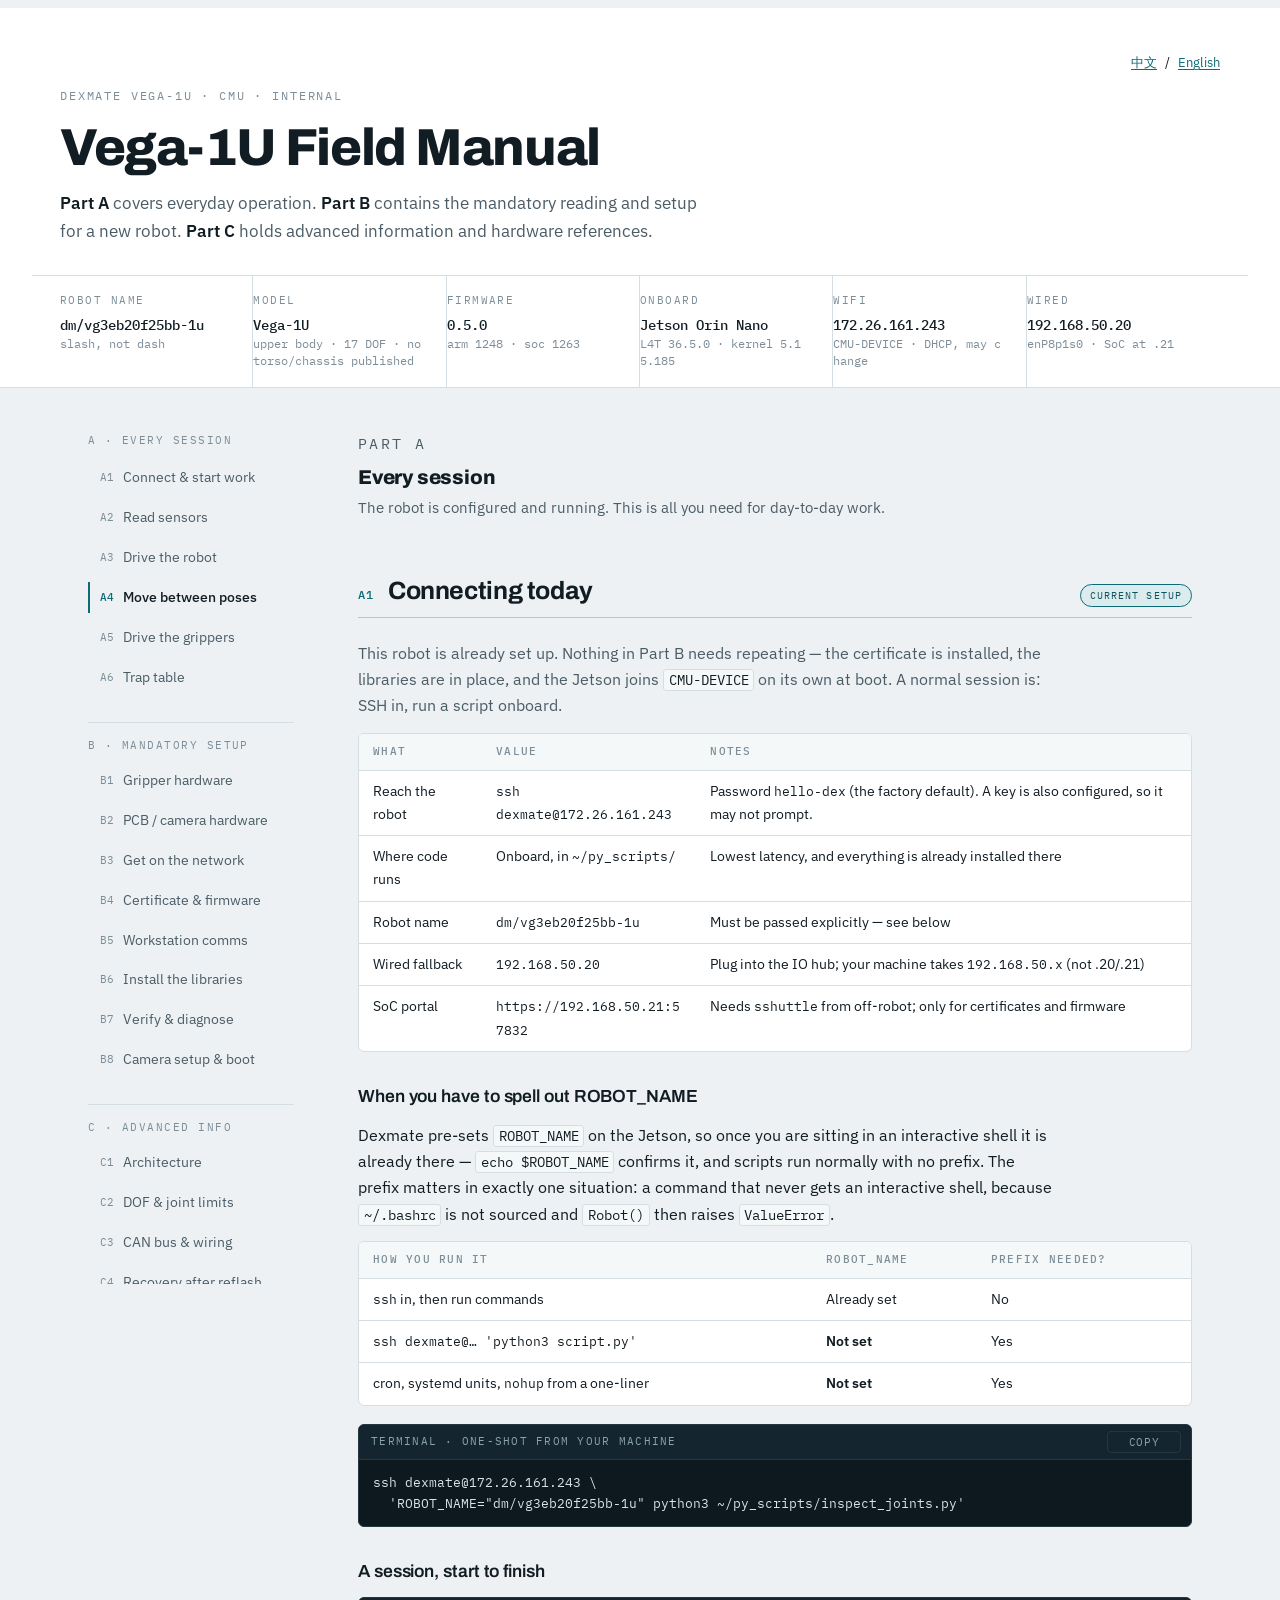
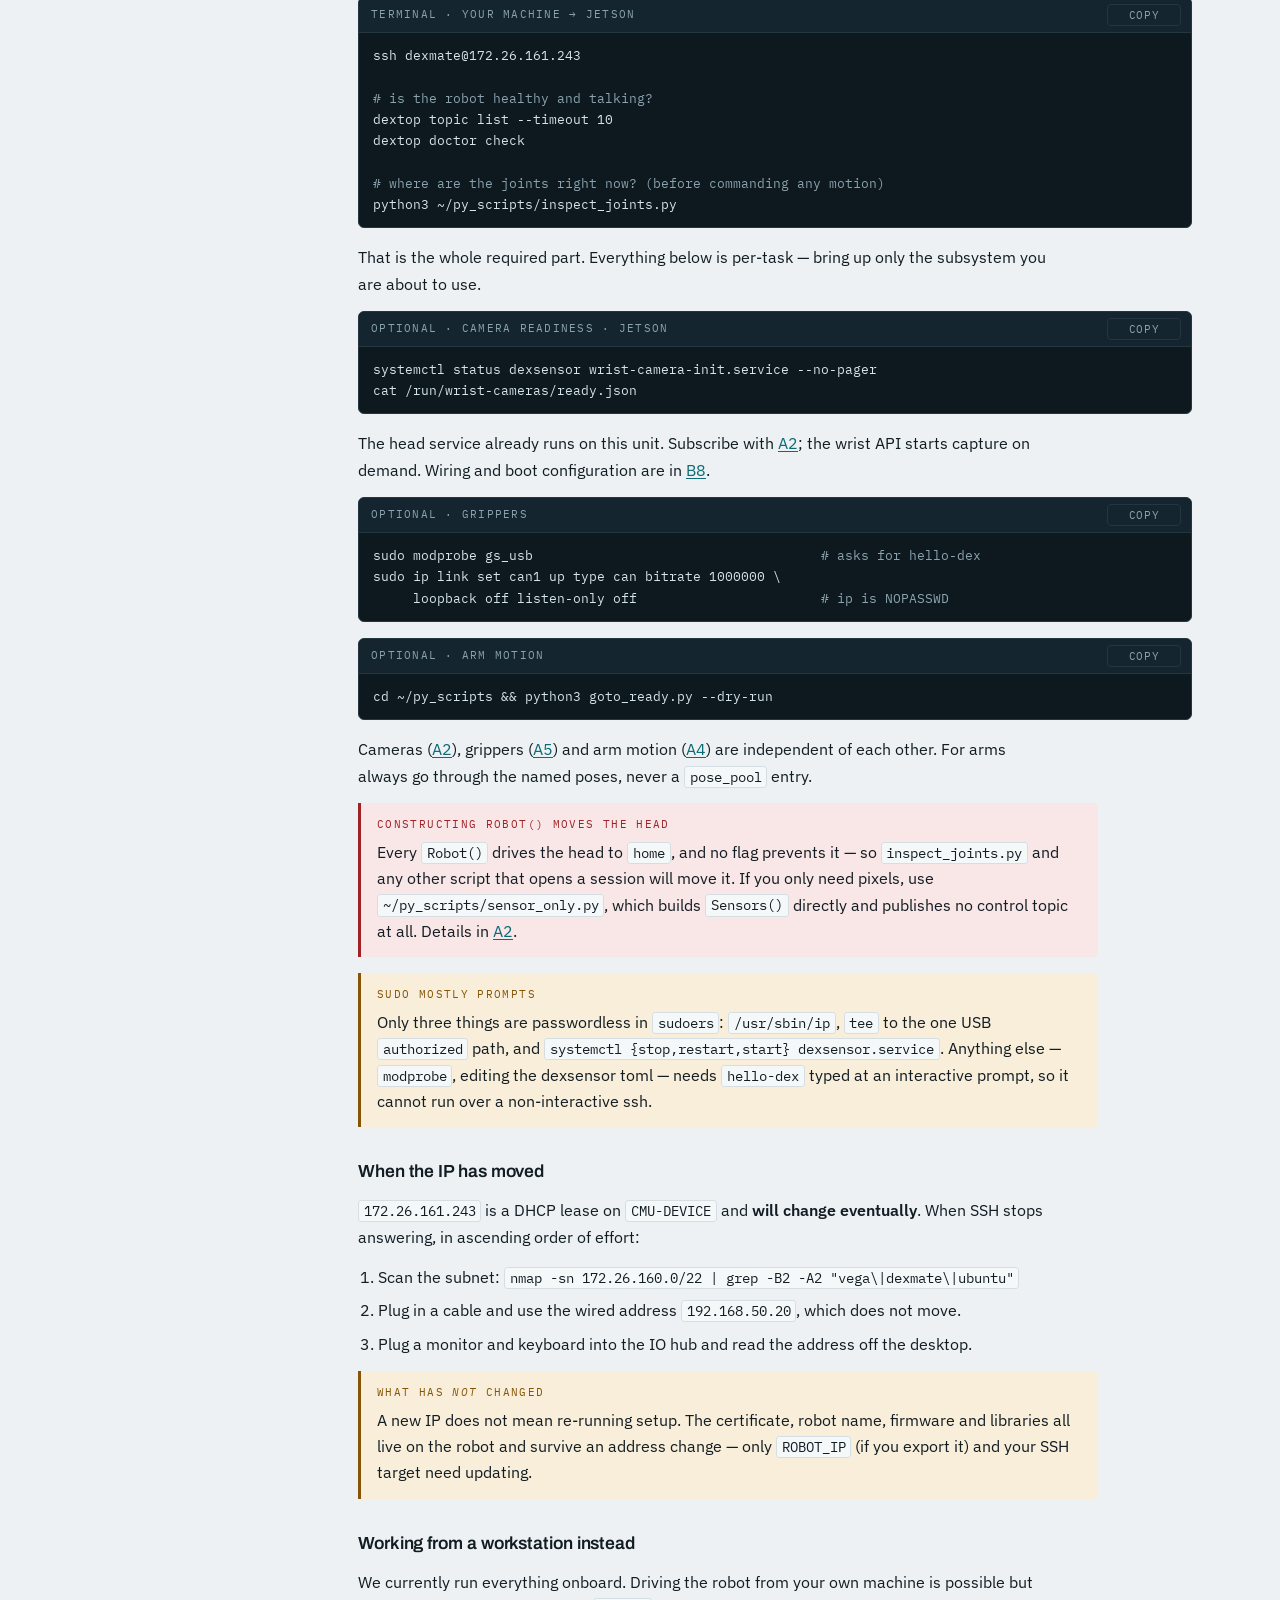
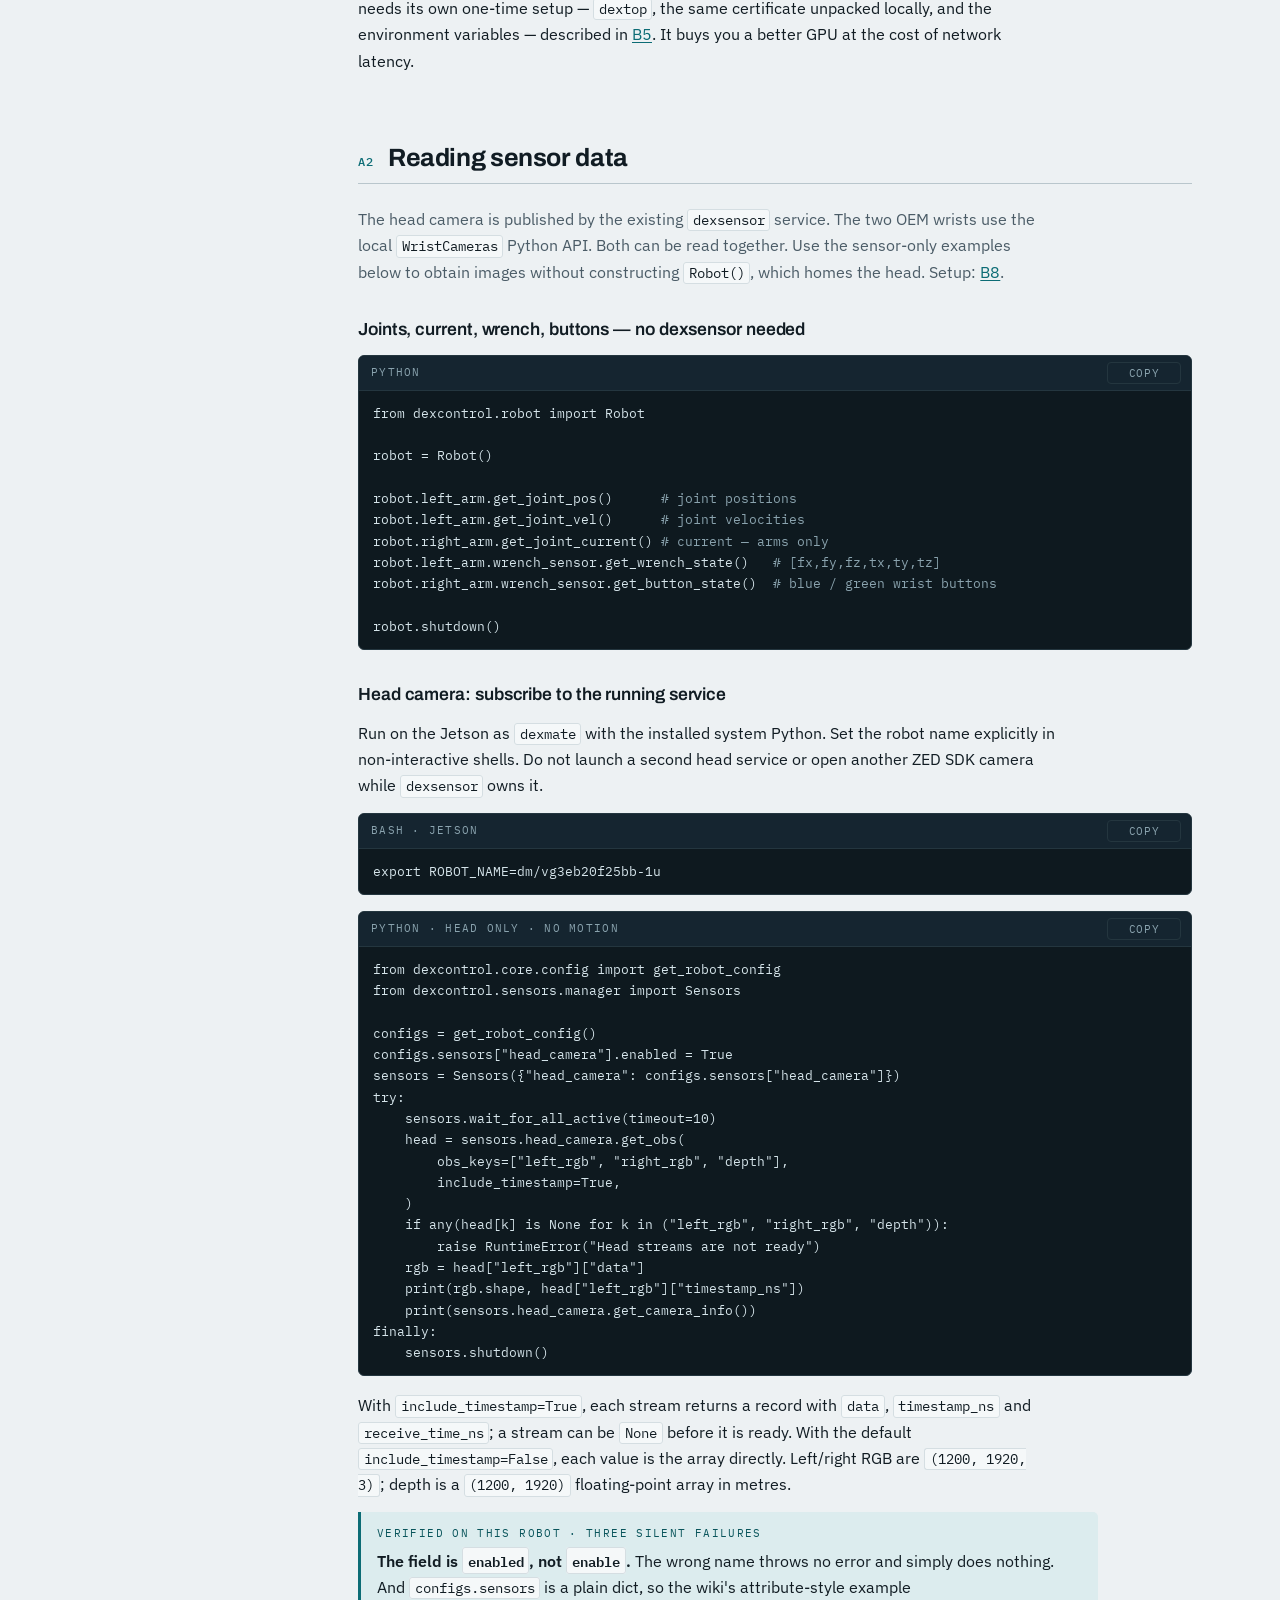
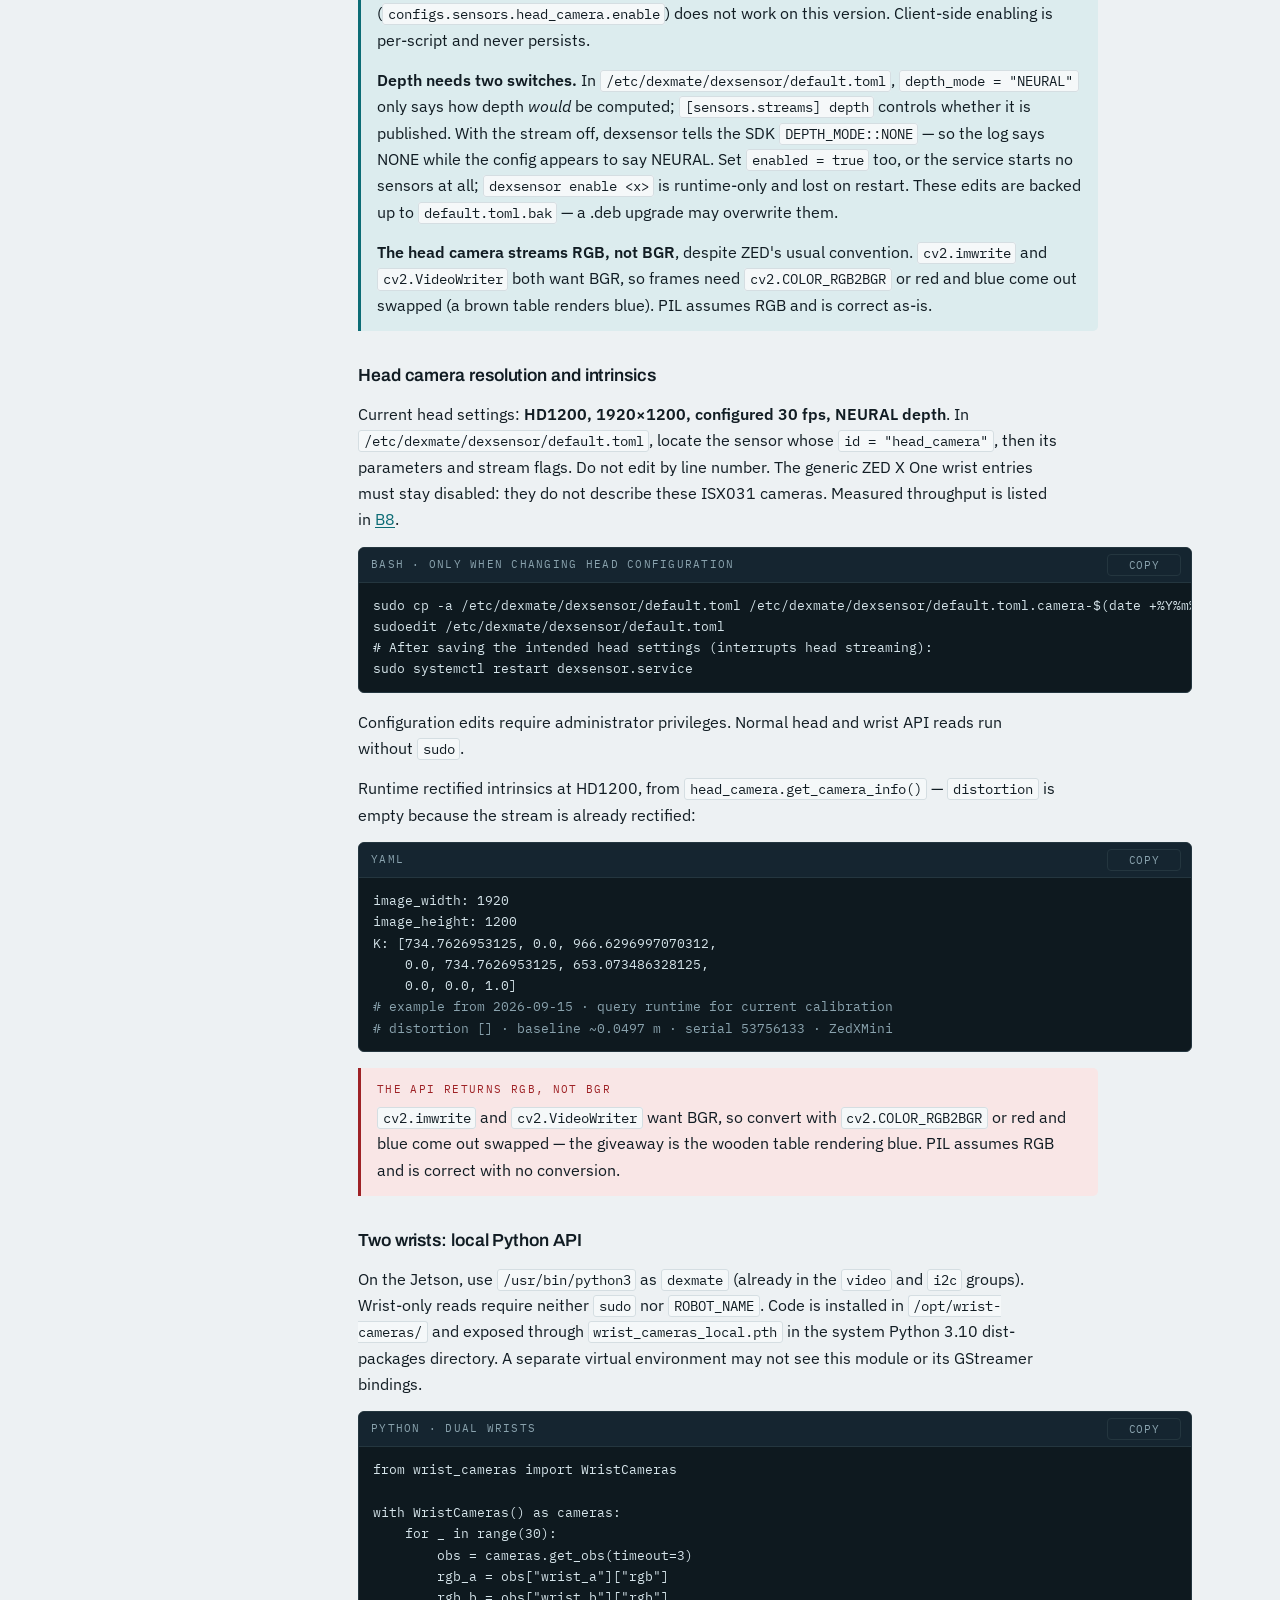
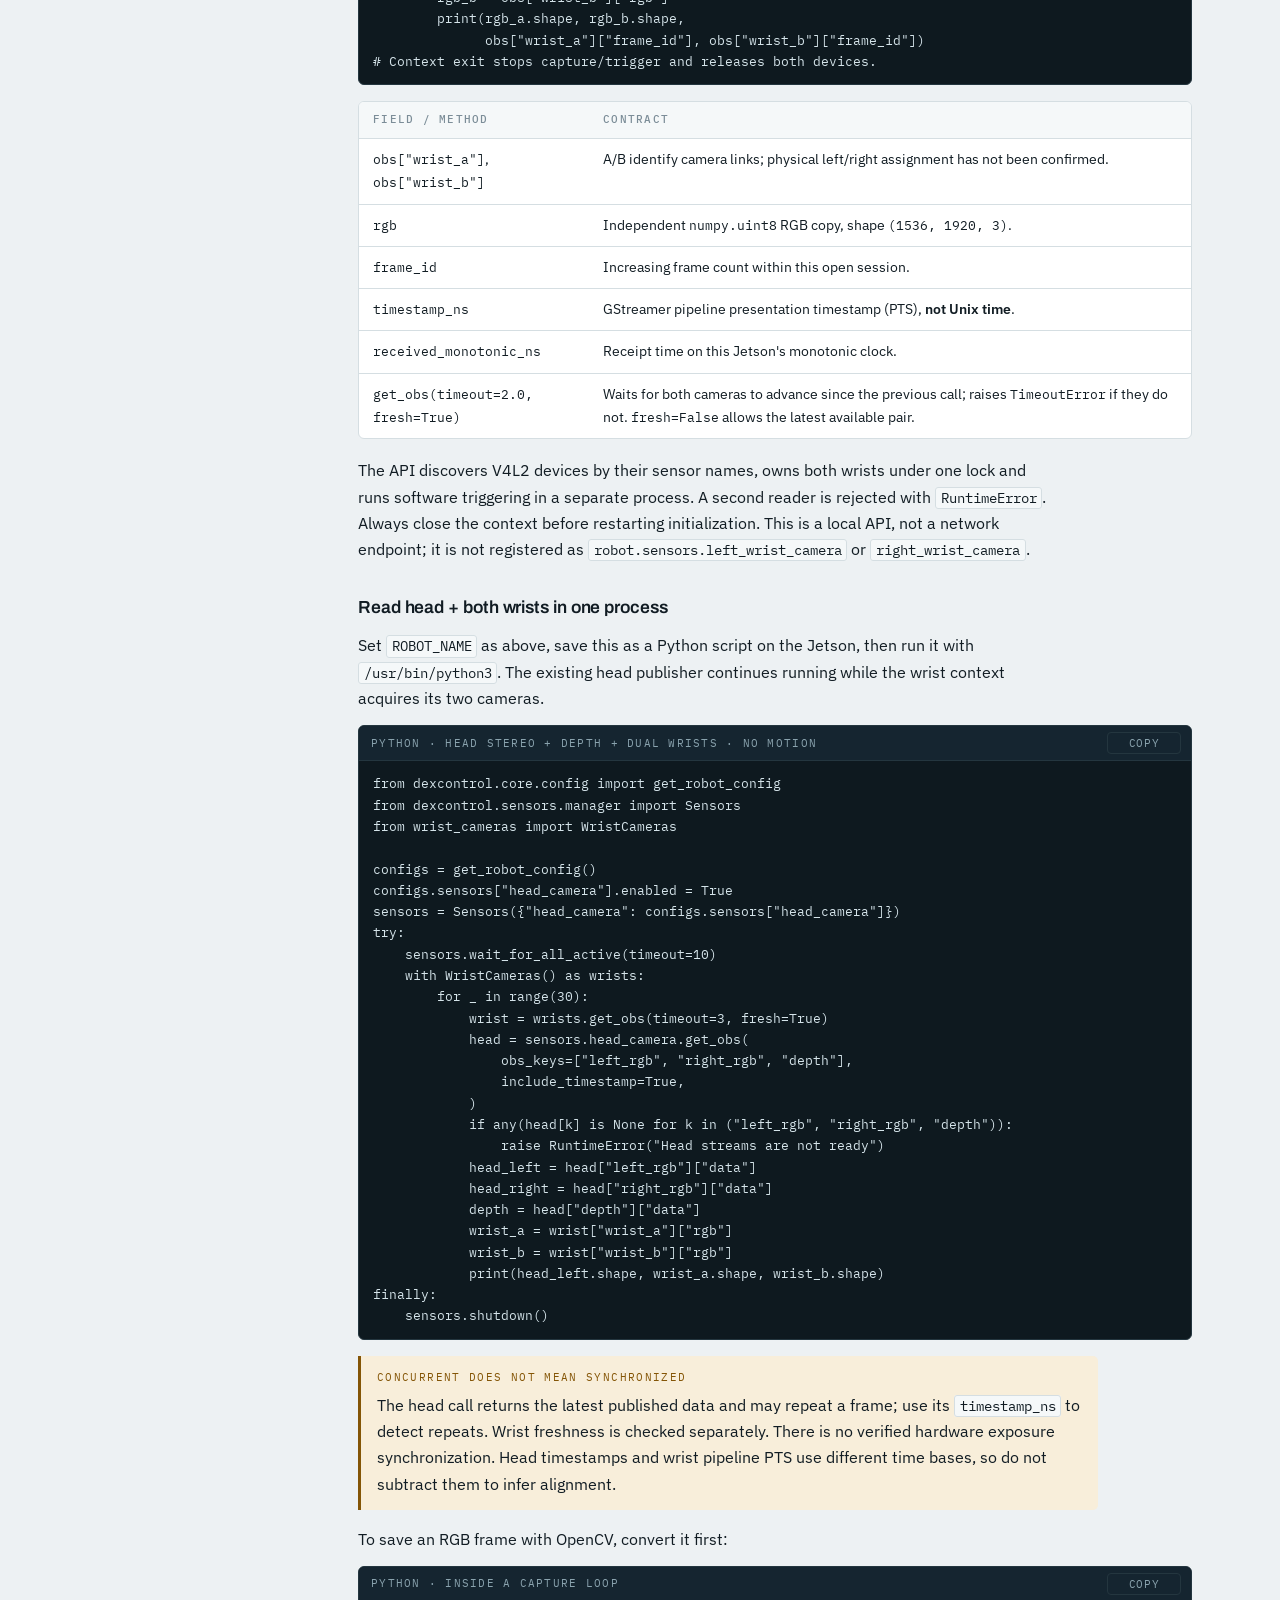
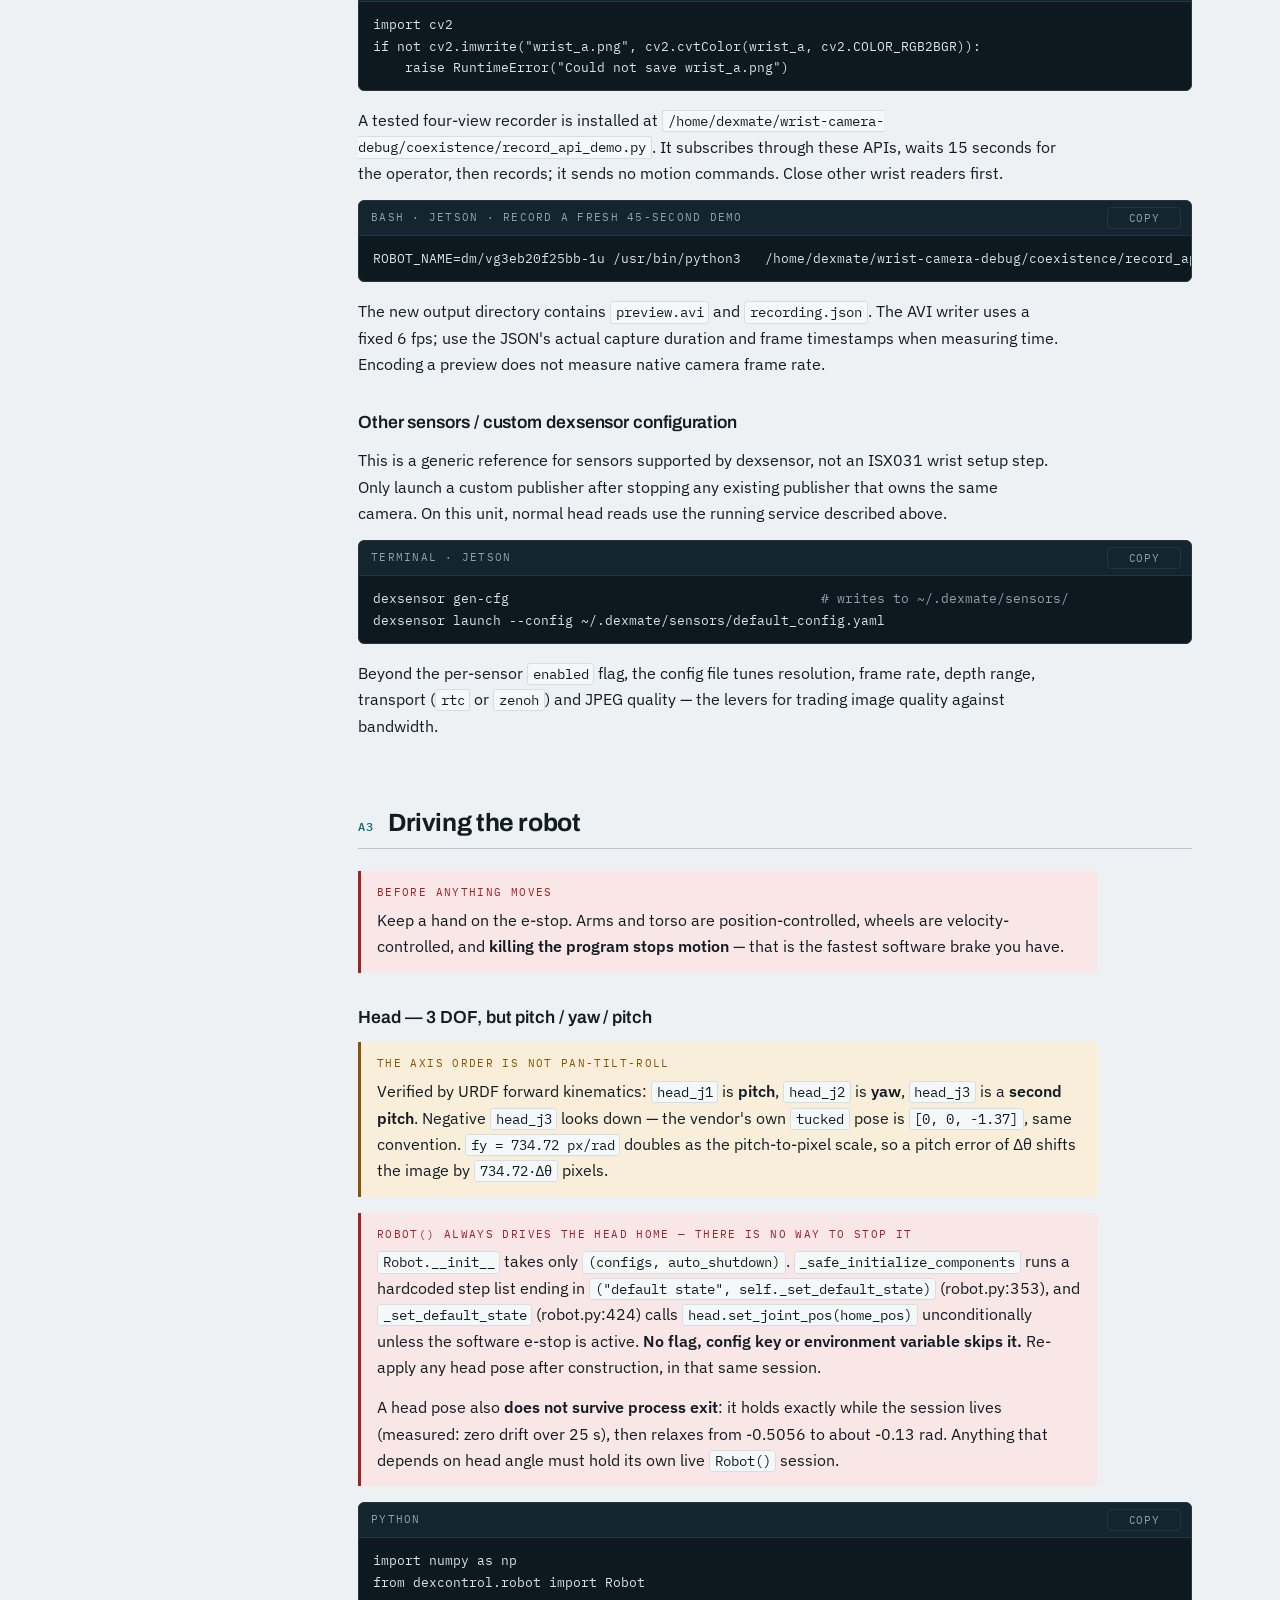
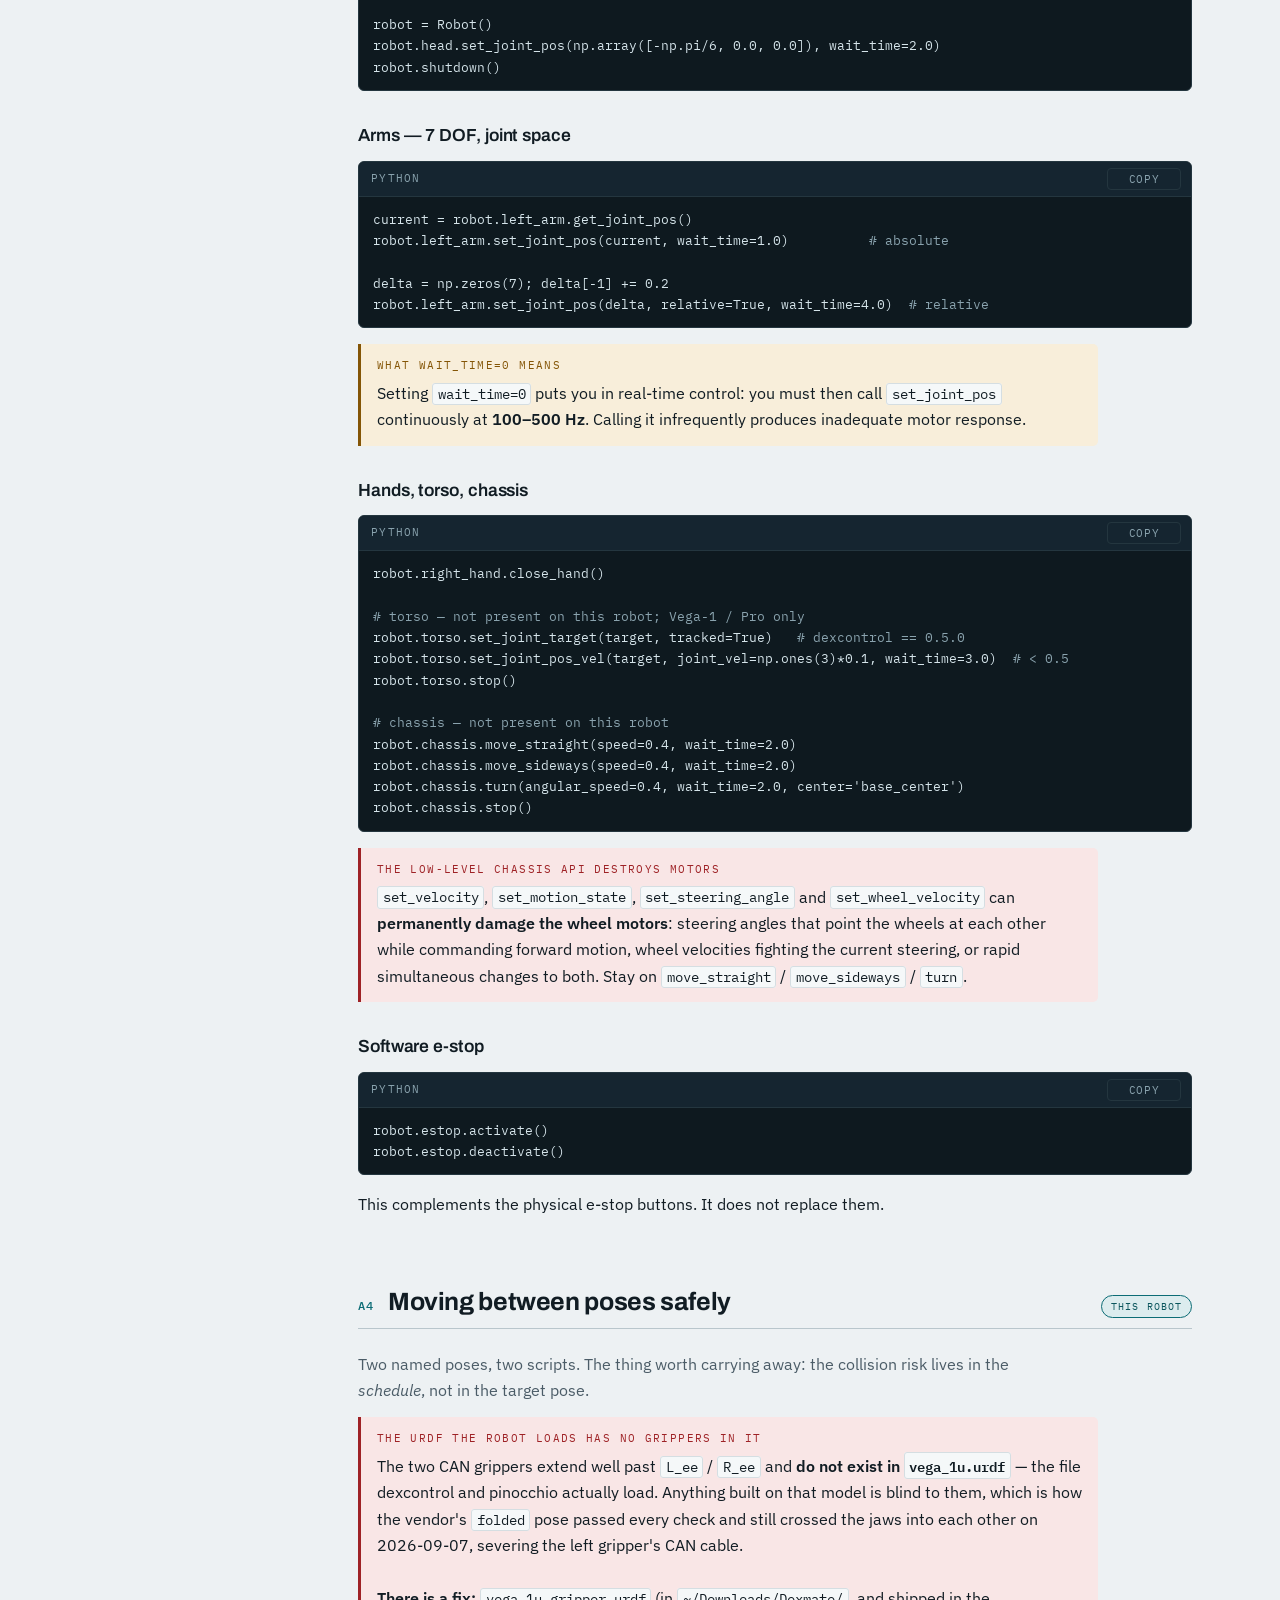
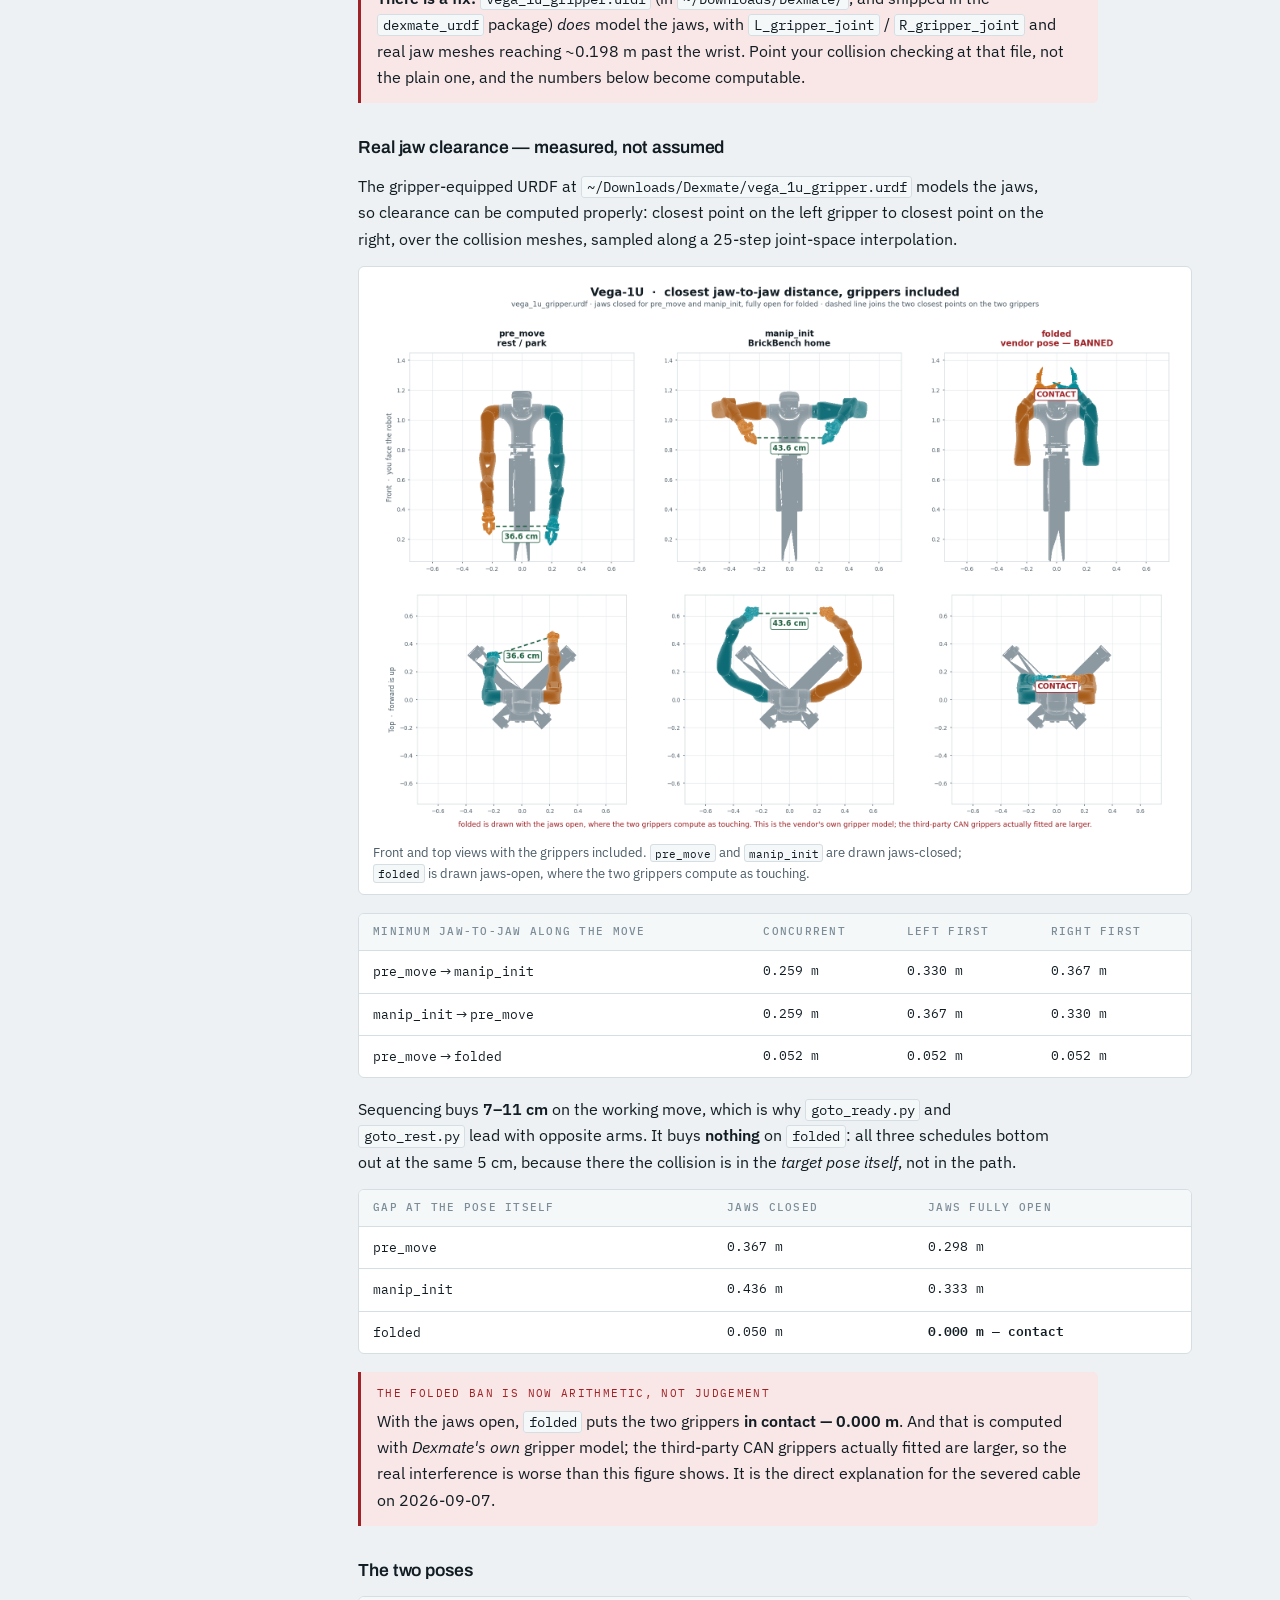
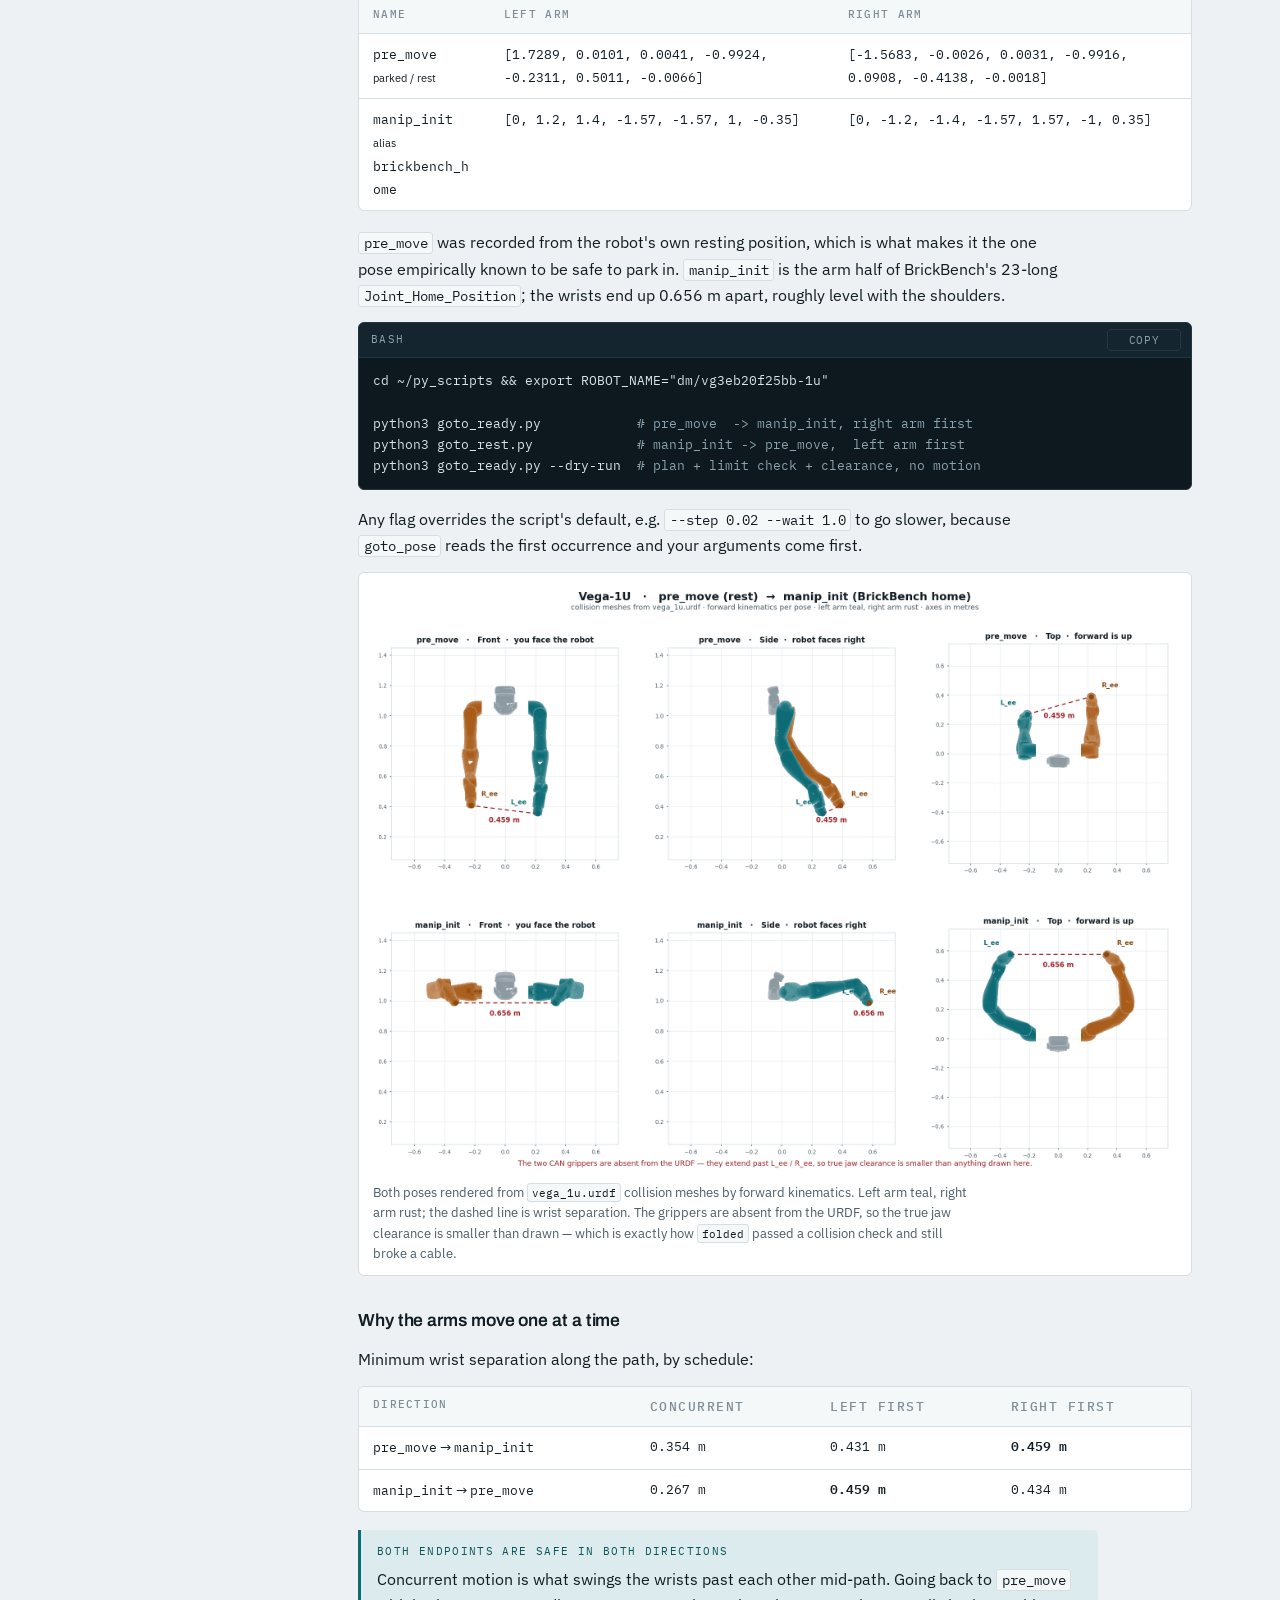
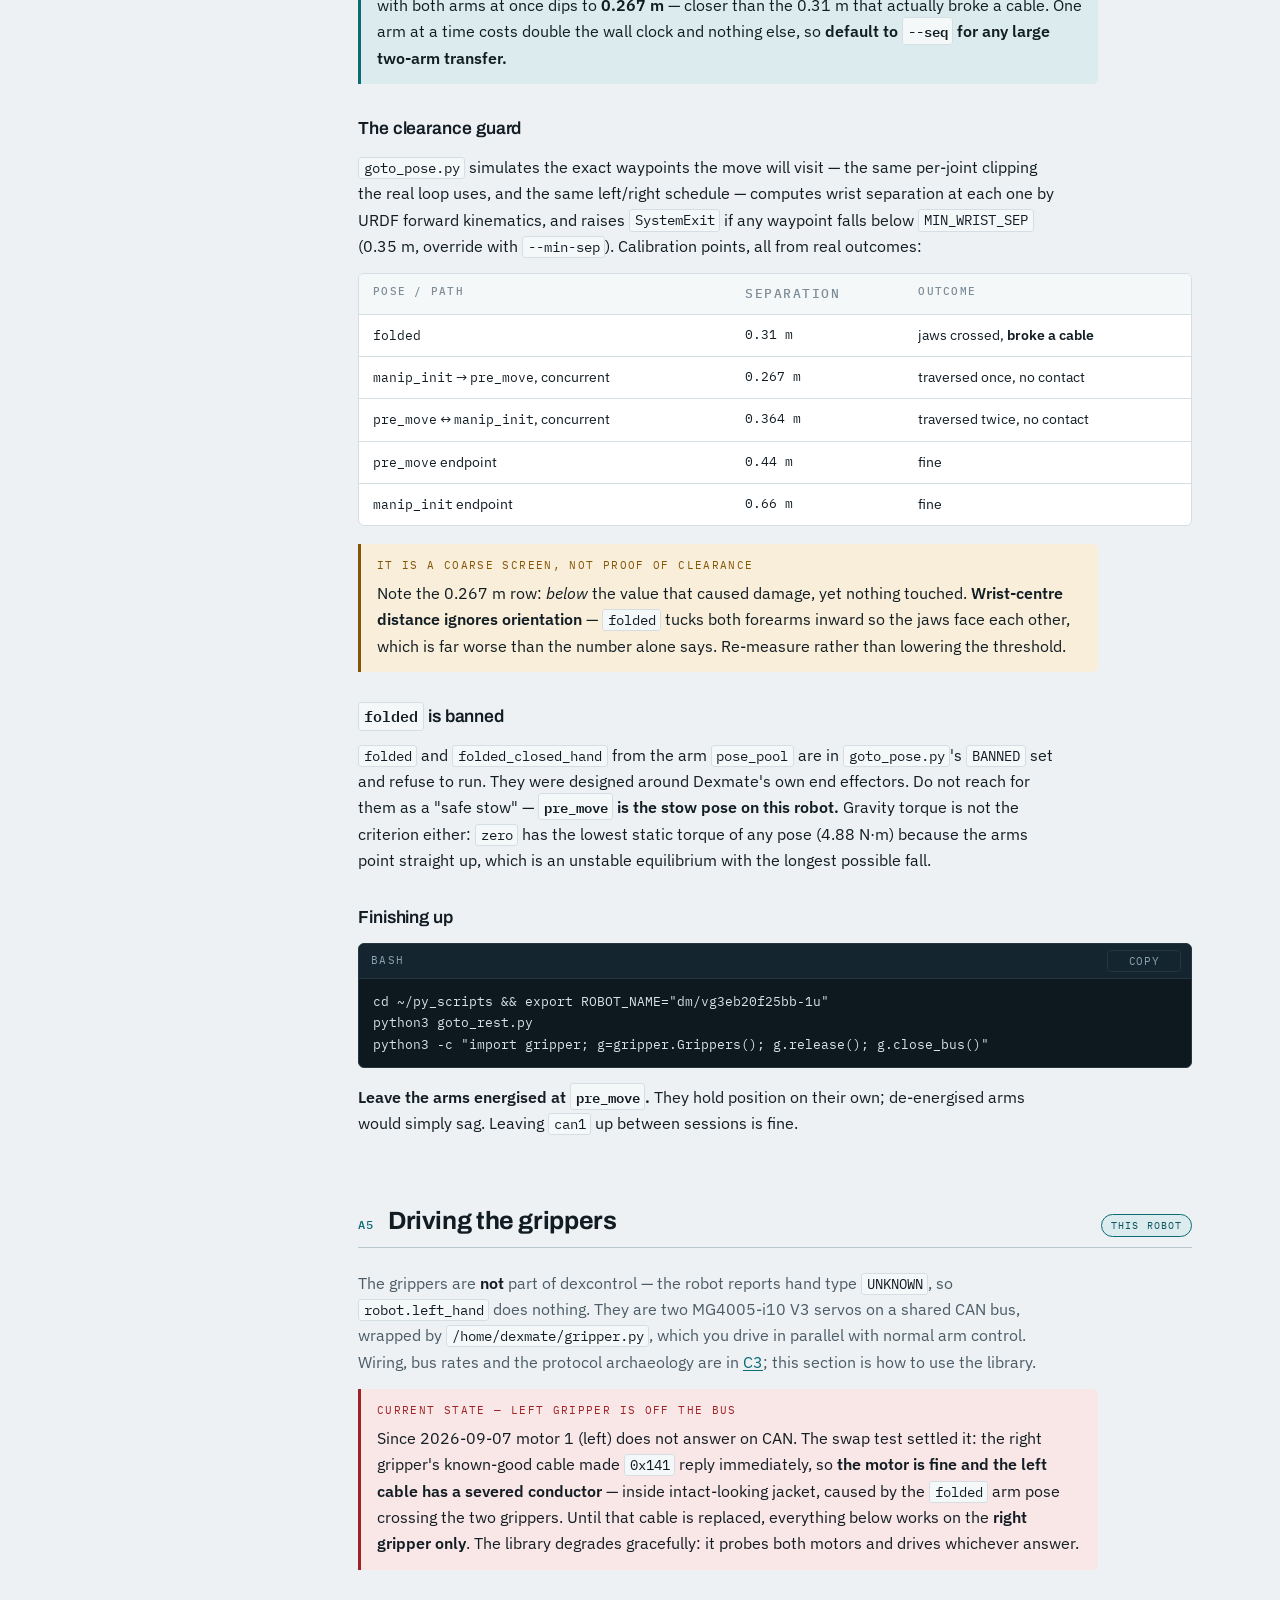
==== commit 4be4d161: "Swap hardware setup with control and calibration reference chapters" ====
--- a/docs/en.html
+++ b/docs/en.html
@@ -327,8 +327,8 @@
   </ol>
   <p class="grp">B · Mandatory setup</p>
   <ol>
-<li><a href="#hardware-control-reference"><span>B1</span>Hardware &amp; control</a></li>
-<li><a href="#tcp-extrinsics"><span>B2</span>TCP, extrinsics &amp; URDF</a></li>
+<li><a href="#gripper-hardware"><span>B1</span>Gripper hardware</a></li>
+<li><a href="#pcb-hardware"><span>B2</span>PCB / camera hardware</a></li>
 <li><a href="#net"><span>B3</span>Get on the network</a></li>
 <li><a href="#cert"><span>B4</span>Certificate &amp; firmware</a></li>
 <li><a href="#comm"><span>B5</span>Workstation comms</a></li>
@@ -342,8 +342,8 @@
 <li><a href="#dof"><span>C2</span>DOF &amp; joint limits</a></li>
 <li><a href="#gripper"><span>C3</span>CAN bus &amp; wiring</a></li>
 <li><a href="#reflash"><span>C4</span>Recovery after reflash</a></li>
-<li><a href="#gripper-hardware"><span>C5</span>Gripper hardware</a></li>
-<li><a href="#pcb-hardware"><span>C6</span>PCB / camera hardware</a></li>
+<li><a href="#hardware-control-reference"><span>C5</span>Hardware &amp; control</a></li>
+<li><a href="#tcp-extrinsics"><span>C6</span>TCP, extrinsics &amp; URDF</a></li>
 </ol>
 <ol><li><a href="#src"><span>—</span>Where this came from</a></li></ol>
 </nav>
@@ -868,133 +868,49 @@
 </section>
 
 <div class="partline"><p class="eyebrow">Part B</p><h2>Mandatory setup</h2><p>Read B1–B8 for every new robot. Complete the applicable setup and checks; workstation configuration in B5 applies when using an external computer.</p></div>
-<section id="hardware-control-reference">
-  <div class="sechead"><span class="num">B1</span><h2>Hardware and control reference</h2></div>
-  <p class="lede">Measurements from “整理 DexMate 硬件与控制信息” (2026-09-14 UTC). The wrist cameras were not enabled during this measurement session.</p>
-  <div class="tw"><table><thead><tr><th>Item</th><th>Recorded configuration</th></tr></thead><tbody>
-    <tr><td>Cameras</td><td>Head: ZED X Mini stereo camera on ZED Link Duo. Left/right wrists: Sony ISX031.</td></tr>
-    <tr><td>Head outputs</td><td>Left RGB, right RGB and depth; no point-cloud output. Reconstruct points from <code>depth + K</code>.</td></tr>
-    <tr><td>Resolution / rate</td><td>Configured: 1920×1200 at 30 fps. Measured RGB and depth: approximately 24 Hz.</td></tr>
-    <tr><td>Head intrinsics</td><td><code>fx = fy = 734.72; cx = 966.63; cy = 653.07</code> pixels. Stereo baseline: <code>0.0497 m</code>.</td></tr>
-    <tr><td>Extrinsic model</td><td>Use the URDF supplied by the pip package <code>dexmate_urdf</code> for nominal robot geometry. The supplied models and measured TCP/camera transforms are in <a href="#tcp-extrinsics">B2</a>.</td></tr>
-    <tr><td>Transport</td><td>Zenoh + dexcontrol, without ROS 2. RGB was transported over <strong>Zenoh/JPEG</strong>, not RTC. Latency was not measured.</td></tr>
-    <tr><td>Computer</td><td>Jetson Orin Nano; L4T 36.5.0; kernel 5.15.185.</td></tr>
-    <tr><td>Control</td><td><code>dexcontrol 0.5.0</code>: joint-position control. With <code>wait_time=0</code>, call continuously at 100–500 Hz. No public Cartesian, joint velocity or joint current control interface. The third-party CAN grippers are controlled separately.</td></tr>
-    <tr><td>Six-axis wrench</td><td><code>get_wrench_state()</code> returns <code>[fx, fy, fz, tx, ty, tz]</code> as <code>float32</code>. Units and reference frame were not specified and require confirmation or calibration. The sensor was already active during the measurement.</td></tr>
-  </tbody></table></div>
-  <h3>Measured publication rates</h3>
-  <div class="tw"><table><thead><tr><th>Stream</th><th>Measured rate</th></tr></thead><tbody>
-    <tr><td>Both arms: joint state</td><td>91–92 Hz</td></tr><tr><td>Head: joint state</td><td>48 Hz</td></tr><tr><td>Head IMU</td><td>186–190 Hz</td></tr><tr><td>RGB / depth</td><td>≈24 Hz</td></tr><tr><td>Six-axis wrench</td><td>91–92 Hz</td></tr>
-  </tbody></table></div>
-  <h3>Depth back-projection</h3>
-  <p>For a rectified pixel <code>(u, v)</code> with valid depth <code>Z</code> in metres, use the intrinsics of that stream:</p>
-  <div class="cmd"><div class="cmd-head"><span>Optical camera coordinates · metres</span><button type="button">Copy</button></div><pre>X = (u - cx) * Z / fx
-Y = (v - cy) * Z / fy
-p_camera = [X, Y, Z, 1]
-p_base = T_base_camera @ p_camera</pre></div>
-</section>
-
-<section id="tcp-extrinsics">
-  <div class="sechead"><span class="num">B2</span><h2>TCP, camera extrinsics and URDF files</h2></div>
-  <p class="lede">Calibration records from “暂存代码并重新标定区域”. Its final selection on September 24 restored the clean <code>b90bcac</code> TCP/camera pair. The measured pivot fit and the earlier Y-adjusted pair are listed separately below.</p>
-  <h3>Files</h3>
+<section id="gripper-hardware">
+  <div class="sechead"><span class="num">B1</span><h2>Gripper hardware setup</h2><span class="pill">One-time setup</span></div>
+  <h3>1. Connect the assembled harness</h3>
+  <p>The assembled harness has a CAN adapter at one end and a 4-pin / 6-pin pair on each of its two branches. Connect each <strong>6-pin plug to the gripper</strong> and each <strong>4-pin plug to the robot</strong>.</p>
+  <h3>2. Connect the wrist camera cable</h3>
+  <p>Connect the camera cable as well. Use only the connector on the <strong>inward-facing side</strong>, as shown in IMG_9360.</p>
+  <figure class="fig hardware-media"><img src="assets/IMG_9360.jpg" alt="IMG_9360: inward-facing wrist camera connector" loading="lazy"><figcaption>IMG_9360 · Use the inward-facing camera connection.</figcaption></figure>
+  <h3>3. Connect USB and set both switches</h3>
+  <p>Plug the CAN adapter into a robot USB port. <strong>Both switches must be toward the K side</strong>, as shown in IMG_9369.</p>
+  <figure class="fig hardware-media"><img src="assets/IMG_9369.jpg" alt="IMG_9369: CAN adapter with both switches toward K" loading="lazy"><figcaption>IMG_9369 · Both switches toward K.</figcaption></figure>
+  <h3>Complete assembly</h3>
+  <figure class="fig hardware-media"><img src="assets/IMG_9361.jpg" alt="IMG_9361: completed gripper and camera wiring" loading="lazy"><figcaption>IMG_9361 · Overall wiring example.</figcaption></figure>
+  <figure class="fig hardware-media"><video controls playsinline preload="none" poster="assets/IMG_9368-poster.jpg" aria-label="IMG_9368 gripper wiring walkthrough"><source src="assets/IMG_9368.mp4" type="video/mp4"><a href="assets/IMG_9368.mp4">Play IMG_9368</a></video><figcaption>IMG_9368 · Complete assembly walkthrough.</figcaption></figure>
+</section>
+
+<section id="pcb-hardware">
+  <div class="sechead"><span class="num">B2</span><h2>PCB and camera hardware setup</h2><span class="pill">One-time setup</span></div>
+  <p>Reference: <a href="https://docs.waveshare.com/MAX9296-GMSL-Deser-Module/Jetson-Orin">Waveshare MAX9296-GMSL-Deser-Module · Jetson Orin</a>. Power off before changing connections.</p>
+  <h3>1. Mount the capture board and connect power</h3>
+  <p>Use the brass standoffs supplied in the kit to connect the capture board and PCB, then connect the power cable. Connect the red wires to <strong>header pins 2 and 4 (5 V)</strong>, and ground to <strong>pin 6 (GND)</strong>. These Jetson header pins are 5 V; the grippers' 24 V supply must not be connected here.</p>
+  <div class="hardware-grid">
+    <figure class="fig hardware-media"><img src="assets/waveshare-power.webp" alt="Waveshare capture board mounted on kit standoffs with red and black power leads" loading="lazy"><figcaption>Kit standoffs and power cable. Image: Waveshare.</figcaption></figure>
+    <figure class="fig hardware-media"><img src="assets/jetson-pinout.png" alt="Jetson 40-pin header: pins 2 and 4 are 5V; pin 6 is ground" loading="lazy"><figcaption>Header pinout · 2 / 4 = 5 V; 6 = GND.</figcaption></figure>
+  </div>
+  <h3>2. Set the CFG switches to 0100</h3>
+  <p>Read the switches in their numbered order <strong>1 → 2 → 3 → 4</strong> and set them to <strong>0 → 1 → 0 → 0</strong>.</p>
+  <figure class="fig hardware-media"><img src="assets/waveshare-switch.webp" alt="Waveshare CFG switches and their printed 1 2 3 4 numbering" loading="lazy"><figcaption>CFG switch locations and numbering. Image: Waveshare.</figcaption></figure>
+  <h3>3. Replace the robot's standoffs</h3>
+  <p>Remove and <strong>keep the robot's original brass standoffs</strong>. First secure the steel frame with <strong>15 mm standoffs</strong>, then add <strong>10 mm standoffs</strong> to mount the remaining memory/storage assembly and fan.</p>
+  <figure class="fig hardware-media"><img src="assets/IMG_9276.jpg" alt="IMG_9276: installation inside the robot" loading="lazy"><figcaption>IMG_9276 · Internal installation reference.</figcaption></figure>
+  <h3>4. Connect the internal wrist camera cables</h3>
   <ul>
-    <li><a href="files/urdf/vega_1u.urdf" download>vega_1u.urdf</a> · supplied robot model.</li>
-    <li><a href="files/urdf/vega_1u_gripper.urdf" download>vega_1u_gripper.urdf</a> · supplied gripper model, including <code>L_camera_link</code> and <code>R_camera_link</code>.</li>
-    <li><a href="files/urdf/custom/vega_1u_gripper.urdf" download>Custom gripper URDF from the calibration project</a> · the separate model containing <code>tip_l</code> / <code>tip_r</code>, used for the nominal TCP comparison.</li>
-    <li><a href="files/calibration/clean-20260924.json" download>Clean TCP + camera calibration</a> · <a href="files/calibration/adjusted-20260924.json" download>Earlier Y-adjusted pair</a> · <a href="files/calibration/tcp-pivot-fit.json" download>Measured pivot-fit result</a>.</li>
-    <li><a href="files/reference-data.json" download>All matrices, source file hashes and frame definitions (JSON)</a>.</li>
+    <li><strong>Female–female cable:</strong> disconnect the existing internal wrist-camera connection and connect it to the capture board.</li>
+    <li><strong>Male–female cable:</strong> remove the external-camera connector from the robot's rear cover and connect directly with the male–female cable. IMG_9277 demonstrates this connection.</li>
   </ul>
-  <p>The two supplied URDFs match <code>dexmate_urdf 0.8.4</code> byte-for-byte. Their original bytes and relative mesh paths are retained. Meshes resolve within the package's directory tree; the URDF downloads alone do not include the meshes. The custom comparison model is a separate file.</p>
-  <h3>Coordinate convention</h3>
-  <p><code>T_parent_child</code> maps column-vector coordinates from child to parent: <code>p_parent = T_parent_child @ p_child</code>. Translations are in metres; angles in radians. <code>R = Rz(yaw) @ Ry(pitch) @ Rx(roll)</code>. Base axes: X forward, Y robot-left, Z up. The calibrated left-camera optical axes are X image-right, Y image-down, Z forward.</p>
-  <h3>Right TCP: model, measured fit and selected values</h3>
-  <p>The two supplied package URDFs define <code>L_ee</code> / <code>R_ee</code>, but do not define a <code>tip_l</code> / <code>tip_r</code> grasp TCP. The nominal tip below comes from the separate custom model.</p>
-  <div class="tw"><table><thead><tr><th>Source</th><th>XYZ in R_ee (mm)</th><th>Meaning</th></tr></thead><tbody>
-    <tr><td>Custom URDF nominal tip</td><td><code>≈ [0, -15, 198]</code></td><td>Model geometry; full composed transform below.</td></tr>
-    <tr><td>Pivot fit · September 19</td><td><code>[-1.025481, -10.438899, 196.928685]</code></td><td>Measured translation; fit RMS 1.801540 mm. Pivot fitting does not determine orientation.</td></tr>
-    <tr><td>Y-adjusted pair · September 24, 11:16</td><td><code>[-1.025481, -18, 196.928685]</code></td><td>Measured X/Z with user-selected Y; paired camera transform retained in the downloadable record.</td></tr>
-    <tr><td>Clean pair restored · September 24, 11:43</td><td><code>[-1, -15, 198]</code></td><td>Final selected pair in the referenced task.</td></tr>
-  </tbody></table></div>
-  <p>The selected and Y-adjusted tool-frame convention uses <code>rpy = [π, 0, π/2]</code>. This orientation is nominal, not a pivot-fit measurement. The supplied measured TCP data cover the right gripper.</p>
-  <div class="cmd"><div class="cmd-head"><span>Clean · T_R_ee_tip_r · metres</span><button type="button">Copy</button></div><pre>[
-  [ 0.000000000,  1.000000000,  0.000000000, -0.001000000],
-  [ 1.000000000,  0.000000000,  0.000000000, -0.015000000],
-  [ 0.000000000,  0.000000000, -1.000000000,  0.198000000],
-  [ 0.000000000,  0.000000000,  0.000000000,  1.000000000]
-]</pre></div>
-  <details><summary>Custom URDF TCP transforms (left and right)</summary>
-    <p>These compose all fixed joints between the named EE frame and tip. They are model values, not measured left/right grasp centres.</p>
-    <div class="cmd"><div class="cmd-head"><span>Custom · T_R_ee_tip_r · metres</span><button type="button">Copy</button></div><pre>[
-  [ 0.000000127,  1.000000000, -0.000000046,  0.000000193],
-  [ 1.000000000, -0.000000127,  0.000006200, -0.015001328],
-  [ 0.000006200, -0.000000046, -1.000000000,  0.197999807],
-  [ 0.000000000,  0.000000000,  0.000000000,  1.000000000]
-]</pre></div>
-    <div class="cmd"><div class="cmd-head"><span>Custom · T_L_ee_tip_l · metres</span><button type="button">Copy</button></div><pre>[
-  [-0.000012680, -1.000000000,  0.000000046, -0.000000005],
-  [-1.000000000,  0.000012680, -0.000006200,  0.015001328],
-  [ 0.000006200, -0.000000046, -1.000000000,  0.197999807],
-  [ 0.000000000,  0.000000000,  0.000000000,  1.000000000]
-]</pre></div>
-  </details>
-  <h3>Measured head-camera extrinsics</h3>
-  <p>The clean camera transform was fitted with a horizontal checkerboard constraint and restored together with the clean TCP. Its recorded held-out RMS is 1.176229 mm. Use this pair at its reference head pose:</p>
-  <div class="cmd"><div class="cmd-head"><span>Reference joint positions</span><button type="button">Copy</button></div><pre>head_j1 = -0.00017453292093705386 rad
-head_j2 = -0.00017453292093705386 rad
-head_j3 = -0.5056219100952148 rad
-torso_flip = 0.22689280275926285 rad
-Lift = 0 m</pre></div>
-  <div class="cmd"><div class="cmd-head"><span>Clean · T_base_link_zed_left_camera · metres</span><button type="button">Copy</button></div><pre>[
-  [-0.001383542, -0.636266466,  0.771468126,  0.089032073],
-  [-0.999930278, -0.008166881, -0.008528878,  0.026881780],
-  [ 0.011727127, -0.771426138, -0.636210805,  1.169376372],
-  [ 0.000000000,  0.000000000,  0.000000000,  1.000000000]
-]</pre></div>
-  <p>This matrix is for the listed head pose. Head movement changes the base-to-camera transform. The calibration record uses rectified-left <code>fx = fy = 734.7626953125</code>, <code>cx = 966.6296997070312</code>, <code>cy = 653.073486328125</code>, at 1920×1200; these are the saved calibration values, separately from the earlier values in <a href="#hardware-control-reference">B1</a>.</p>
-  <details><summary>Earlier Y-adjusted TCP/camera pair</summary>
-    <div class="cmd"><div class="cmd-head"><span>Adjusted · T_R_ee_tip_r · metres</span><button type="button">Copy</button></div><pre>[
-  [ 0.000000000,  1.000000000,  0.000000000, -0.001025481],
-  [ 1.000000000,  0.000000000,  0.000000000, -0.018000000],
-  [ 0.000000000,  0.000000000, -1.000000000,  0.196928685],
-  [ 0.000000000,  0.000000000,  0.000000000,  1.000000000]
-]</pre></div>
-    <div class="cmd"><div class="cmd-head"><span>Adjusted · T_base_link_zed_left_camera · metres</span><button type="button">Copy</button></div><pre>[
-  [-0.001383713, -0.636266468,  0.771468125,  0.089057487],
-  [-0.999930277, -0.008166772, -0.008529010,  0.023881859],
-  [ 0.011727127, -0.771426138, -0.636210805,  1.170447698],
-  [ 0.000000000,  0.000000000,  0.000000000,  1.000000000]
-]</pre></div>
-  </details>
-  <h3>Nominal extrinsics in the supplied URDFs</h3>
-  <p>Each row is the parent-to-child joint origin as stored in the file. The head and EE rows occur in both files; gripper and wrist-camera mounts occur in <code>vega_1u_gripper.urdf</code>.</p>
-  <div class="tw"><table><thead><tr><th>Parent → child</th><th>XYZ (m)</th><th>RPY (rad)</th></tr></thead><tbody><tr><td><code>head_l3 → zed_depth_frame</code></td><td><code>0.025 0.023 0.0489</code></td><td><code>-1.57079 0 -1.57079</code></td></tr><tr><td><code>head_l3 → zed_left_camera</code></td><td><code>0.0365 0.023 0.0489</code></td><td><code>-1.57079 0 -1.57079</code></td></tr><tr><td><code>head_l3 → zed_right_camera</code></td><td><code>0.0365 -0.027 0.0489</code></td><td><code>-1.57079 0 -1.57079</code></td></tr><tr><td><code>L_arm_l8 → L_ee</code></td><td><code>0 0 0</code></td><td><code>0 0 -1.57079</code></td></tr><tr><td><code>R_arm_l8 → R_ee</code></td><td><code>0 0 0</code></td><td><code>0 0 1.57079</code></td></tr><tr><td><code>L_arm_l8 → L_gripper_base</code></td><td><code>0.0 0 0.0825</code></td><td><code>0 0 -1.5708</code></td></tr><tr><td><code>L_gripper_base → L_camera_link</code></td><td><code>0.0002 -0.07459 0.0017504</code></td><td><code>-0.087266 0 0</code></td></tr><tr><td><code>R_arm_l8 → R_gripper_base</code></td><td><code>0 0 0.0825</code></td><td><code>0 0 -1.5708</code></td></tr><tr><td><code>R_gripper_base → R_camera_link</code></td><td><code>0.0002 -0.07459 0.0017504</code></td><td><code>-0.087266 0 0</code></td></tr></tbody></table></div>
-  <p>Forward kinematics through the package URDF, evaluated at the same reference joint positions above, gives the following nominal head transform:</p>
-  <div class="cmd"><div class="cmd-head"><span>URDF FK · T_base_link_zed_left_camera · metres</span><button type="button">Copy</button></div><pre>[
-  [-0.000165524, -0.668606938,  0.743615987,  0.084498283],
-  [-0.999999986,  0.000085701, -0.000145537,  0.024989645],
-  [ 0.000033578, -0.743616000, -0.668606942,  1.144781202],
-  [ 0.000000000,  0.000000000,  0.000000000,  1.000000000]
-]</pre></div>
-  <h3>URDF wrist-camera mounting transforms</h3>
-  <p>The supplied gripper URDF contains both wrist-camera links. Composing its fixed joints gives:</p>
-  <div class="cmd"><div class="cmd-head"><span>URDF · T_L_ee_L_camera_link · metres</span><button type="button">Copy</button></div><pre>[
-  [ 1.000000000,  0.000009962,  0.000000872,  0.000199254],
-  [-0.000010000,  0.996194738,  0.087155282, -0.074590002],
-  [ 0.000000000, -0.087155282,  0.996194738,  0.084250400],
-  [ 0.000000000,  0.000000000,  0.000000000,  1.000000000]
-]</pre></div>
-  <div class="cmd"><div class="cmd-head"><span>URDF · T_R_ee_R_camera_link · metres</span><button type="button">Copy</button></div><pre>[
-  [-1.000000000,  0.000002643,  0.000000231, -0.000200198],
-  [-0.000002654, -0.996194738, -0.087155282,  0.074589999],
-  [ 0.000000000, -0.087155282,  0.996194738,  0.084250400],
-  [ 0.000000000,  0.000000000,  0.000000000,  1.000000000]
-]</pre></div>
-  <p>These are nominal <code>camera_link</code> mounting frames. The files do not define separate wrist optical frames or establish a measured ISX031 optical-frame transform. The older task's statement that the gripper URDF had no wrist-camera links does not apply to these supplied files.</p>
-  <details><summary>Joint origins in the separate custom comparison model</summary>
-    <p>Its head parent is <code>vega_1u_head_l3</code>, rather than the package model's <code>head_l3</code>; compare complete frame chains, not isolated XYZ/RPY values.</p>
-    <div class="tw"><table><thead><tr><th>Parent → child</th><th>XYZ (m)</th><th>RPY (rad)</th></tr></thead><tbody><tr><td><code>L_ee_link_gripper_link → tip_l</code></td><td><code>0 -0.015 0.198</code></td><td><code>3.1415927 -0. 1.57079</code></td></tr><tr><td><code>R_ee → R_ee_link_gripper_link</code></td><td><code>0.0000001 -0.0000001 -0.0000001</code></td><td><code>0.0000062 0. 0.0000062</code></td></tr><tr><td><code>R_ee_link_gripper_link → tip_r</code></td><td><code>0 -0.015 0.198</code></td><td><code>3.1415927 -0. 1.57079</code></td></tr><tr><td><code>vega_1u_head_l3 → zed_left_camera</code></td><td><code>0.0365 -0.023 -0.0489</code></td><td><code>1.5707963 -0.0000062 3.1415863</code></td></tr><tr><td><code>vega_1u_head_l3 → zed_depth_frame</code></td><td><code>0.025 -0.023 -0.0489</code></td><td><code>1.5707963 -0.0000062 3.1415863</code></td></tr><tr><td><code>vega_1u_head_l3 → zed_right_camera</code></td><td><code>0.0365 0.027 -0.0489</code></td><td><code>1.5707963 -0.0000062 3.1415863</code></td></tr></tbody></table></div>
-  </details>
+  <figure class="fig hardware-media"><video controls playsinline preload="none" poster="assets/IMG_9277-poster.jpg" aria-label="IMG_9277 internal wiring walkthrough"><source src="assets/IMG_9277.mp4" type="video/mp4"><a href="assets/IMG_9277.mp4">Play IMG_9277</a></video><figcaption>IMG_9277 · Internal wiring walkthrough, using the male–female cable.</figcaption></figure>
+  <h3>5. Replace the CAM1 ribbon cable</h3>
+  <p>Disconnect the cable originally attached to <strong>Jetson CAM1</strong>. Use the ribbon cable supplied in the kit to connect <strong>Jetson CAM1 ↔ capture board CSI0</strong>.</p>
+  <div class="hardware-grid">
+    <figure class="fig hardware-media"><img src="assets/jetson-board.jpg" alt="Jetson carrier board showing the camera connector area" loading="lazy"><figcaption>Jetson carrier board reference.</figcaption></figure>
+    <figure class="fig hardware-media"><img src="assets/waveshare-kit.webp" alt="Waveshare board and camera kit with CSI ribbon connection" loading="lazy"><figcaption>Capture board and kit connection reference. Image: Waveshare.</figcaption></figure>
+  </div>
+  <div class="note"><p><strong>Keep every part removed from the robot, including the original standoffs, connectors and cables. They will be needed when the robot is returned.</strong></p></div>
 </section>
 
 <section id="net">
@@ -1041,6 +957,8 @@
 
 <section id="cert">
   <div class="sechead"><span class="num">B4</span><h2>Certificate and firmware — once per robot</h2><span class="pill done">Done · one-time</span></div>
+  <div class="note"><span class="tag">Get this robot’s name and registration file first</span><p>Go to the <a href="https://platform.dexmate.ai/">official Dexmate platform</a> to obtain this robot’s name and download its corresponding <code>.dzcfg</code> registration file. Use that name for <code>ROBOT_NAME</code> and the installer’s <code>--robot-name</code>, and use that file for registration / certificate setup below. The robot name shown in this manual is an example from our robot; use the name and file issued for the robot you are installing.</p></div>
+
   <p class="lede">The certificate is the ticket onto the bus: install it once, it lasts until it expires. Firmware updates are optional; the certificate is not. Dexmate documents two paths, and <strong>the certificate can only go through the web portal</strong>.</p>
 
   <h3>Method 1 · Web portal (required for the certificate)</h3>
@@ -1148,7 +1066,7 @@
     <tr><td>Head service fails, or camera is busy</td><td>Read the dexsensor log; verify ZED SDK / ZED Link installation and head cabling. Close standalone ZED viewers or duplicate publishers before restarting dexsensor. Keep only one owner of the head camera.</td></tr>
     <tr><td>Head service runs, but RGB/depth is missing</td><td>In the <code>head_camera</code> block of <code>/etc/dexmate/dexsensor/default.toml</code>, check <code>enabled = true</code>, <code>left_rgb = true</code>, <code>right_rgb = true</code>, <code>depth = true</code>, and <code>depth_mode = "NEURAL"</code>. Restart the service after saving. The generic ZED X One wrist entries remain disabled. In the client use <code>configs.sensors["head_camera"].enabled = True</code>; check <code>ROBOT_NAME</code> and the certificate. If local reads work but workstation reads fail, see <a href="#comm">B5</a>.</td></tr>
     <tr><td>Wrist service skipped / no wrist devices</td><td><code>ConditionPathExists</code> requires the combined device-tree path <code>/proc/device-tree/bus@0/cam_i2cmux/i2c@0/tca9546@70</code>. Check the boot overlay and driver logs. The API needs both ISX031 devices and discovers them by name; do not assume fixed <code>/dev/videoN</code> numbers.</td></tr>
-    <tr><td>Wrist probes not ready / serializer read error / GMSL link unlocked</td><td>Power off before inspecting the 5 V/GND supply, CFG <code>0100</code>, CSI0 → CAM1 ribbon and both GMSL links; see <a href="#pcb-hardware">C6</a>. Pins 2/4 are 5 V; pin 6 is GND. Keep the gripper's 24 V circuit separate. The bundled driver expects MAX9295 / 3 Gbps. Fix wiring or boot configuration before retrying initialization; do not guess I²C register writes.</td></tr>
+    <tr><td>Wrist probes not ready / serializer read error / GMSL link unlocked</td><td>Power off before inspecting the 5 V/GND supply, CFG <code>0100</code>, CSI0 → CAM1 ribbon and both GMSL links; see <a href="#pcb-hardware">B2</a>. Pins 2/4 are 5 V; pin 6 is GND. Keep the gripper's 24 V circuit separate. The bundled driver expects MAX9295 / 3 Gbps. Fix wiring or boot configuration before retrying initialization; do not guess I²C register writes.</td></tr>
     <tr><td>Not initialized / marker from another boot</td><td>Compare <code>ready.json</code>'s <code>boot_id</code> with the current boot ID above. Close wrist readers, restart <code>wrist-camera-init.service</code>, and inspect its exit status/log. Do not create or edit the readiness marker manually.</td></tr>
     <tr><td>Already owned / devices busy</td><td>Close the other wrist application cleanly. Use <code>sudo fuser -v /dev/video*</code> to identify device owners; do not kill unrelated processes. The API holds both wrists under one lock, so only one reader can own them.</td></tr>
     <tr><td>No fresh frame / trigger worker exited</td><td>Use the <a href="#wrist-api">A2 WristCameras example</a>, which starts the software trigger worker; a bare V4L2 pull does not. Check the exception, GStreamer/kernel logs and device permissions. Close the context before reinitializing.</td></tr>
@@ -1218,7 +1136,7 @@
   </ul>
 </section>
 
-<div class="partline"><p class="eyebrow">Part C</p><h2>Advanced info</h2><p>Architecture, joint limits, CAN details, reflash recovery and illustrated hardware installation references.</p></div>
+<div class="partline"><p class="eyebrow">Part C</p><h2>Advanced info</h2><p>Architecture, joint limits, CAN details, reflash recovery, hardware/control information and TCP/extrinsics references.</p></div>
 <section id="arch">
   <div class="sechead"><span class="num">C1</span><h2>Architecture: three libraries on one Zenoh bus</h2><span class="pill done">Reference</span></div>
   <p class="lede">Every Dexmate component talks over <strong>Zenoh</strong>, authenticated by a single encrypted certificate. Knowing which library lives on which machine is the prerequisite for everything below — installing one in the wrong place is the most common way to lose an afternoon.</p>
@@ -1364,49 +1282,133 @@
   <p>The capture card is a <strong>ZED Link Duo</strong> on a stock Orin Nano devkit carrier (<code>p3768</code> / <code>p3767-0005</code>). The head camera is a <strong>ZED X Mini</strong> (stereo, one GMSL link, two <code>/dev/video*</code> nodes, S/N 53756133) on port 0. <code>/etc/dexmate/dexsensor/default.toml</code> is generic across Vega variants and includes ZED X One wrist, base-camera and LiDAR entries. The actual wrists on this unit are <strong>two OEM ISX031 / MAX9295 cameras on a separate Waveshare MAX9296A</strong>; the ZED X One entries do not apply. See <a href="#camera-setup">B8</a> for their wiring and driver setup.</p>
 </section>
 
-<section id="gripper-hardware">
-  <div class="sechead"><span class="num">C5</span><h2>Gripper hardware setup</h2><span class="pill">One-time setup</span></div>
-  <h3>1. Connect the assembled harness</h3>
-  <p>The assembled harness has a CAN adapter at one end and a 4-pin / 6-pin pair on each of its two branches. Connect each <strong>6-pin plug to the gripper</strong> and each <strong>4-pin plug to the robot</strong>.</p>
-  <h3>2. Connect the wrist camera cable</h3>
-  <p>Connect the camera cable as well. Use only the connector on the <strong>inward-facing side</strong>, as shown in IMG_9360.</p>
-  <figure class="fig hardware-media"><img src="assets/IMG_9360.jpg" alt="IMG_9360: inward-facing wrist camera connector" loading="lazy"><figcaption>IMG_9360 · Use the inward-facing camera connection.</figcaption></figure>
-  <h3>3. Connect USB and set both switches</h3>
-  <p>Plug the CAN adapter into a robot USB port. <strong>Both switches must be toward the K side</strong>, as shown in IMG_9369.</p>
-  <figure class="fig hardware-media"><img src="assets/IMG_9369.jpg" alt="IMG_9369: CAN adapter with both switches toward K" loading="lazy"><figcaption>IMG_9369 · Both switches toward K.</figcaption></figure>
-  <h3>Complete assembly</h3>
-  <figure class="fig hardware-media"><img src="assets/IMG_9361.jpg" alt="IMG_9361: completed gripper and camera wiring" loading="lazy"><figcaption>IMG_9361 · Overall wiring example.</figcaption></figure>
-  <figure class="fig hardware-media"><video controls playsinline preload="none" poster="assets/IMG_9368-poster.jpg" aria-label="IMG_9368 gripper wiring walkthrough"><source src="assets/IMG_9368.mp4" type="video/mp4"><a href="assets/IMG_9368.mp4">Play IMG_9368</a></video><figcaption>IMG_9368 · Complete assembly walkthrough.</figcaption></figure>
-</section>
-
-<section id="pcb-hardware">
-  <div class="sechead"><span class="num">C6</span><h2>PCB and camera hardware setup</h2><span class="pill">One-time setup</span></div>
-  <p>Reference: <a href="https://docs.waveshare.com/MAX9296-GMSL-Deser-Module/Jetson-Orin">Waveshare MAX9296-GMSL-Deser-Module · Jetson Orin</a>. Power off before changing connections.</p>
-  <h3>1. Mount the capture board and connect power</h3>
-  <p>Use the brass standoffs supplied in the kit to connect the capture board and PCB, then connect the power cable. Connect the red wires to <strong>header pins 2 and 4 (5 V)</strong>, and ground to <strong>pin 6 (GND)</strong>. These Jetson header pins are 5 V; the grippers' 24 V supply must not be connected here.</p>
-  <div class="hardware-grid">
-    <figure class="fig hardware-media"><img src="assets/waveshare-power.webp" alt="Waveshare capture board mounted on kit standoffs with red and black power leads" loading="lazy"><figcaption>Kit standoffs and power cable. Image: Waveshare.</figcaption></figure>
-    <figure class="fig hardware-media"><img src="assets/jetson-pinout.png" alt="Jetson 40-pin header: pins 2 and 4 are 5V; pin 6 is ground" loading="lazy"><figcaption>Header pinout · 2 / 4 = 5 V; 6 = GND.</figcaption></figure>
-  </div>
-  <h3>2. Set the CFG switches to 0100</h3>
-  <p>Read the switches in their numbered order <strong>1 → 2 → 3 → 4</strong> and set them to <strong>0 → 1 → 0 → 0</strong>.</p>
-  <figure class="fig hardware-media"><img src="assets/waveshare-switch.webp" alt="Waveshare CFG switches and their printed 1 2 3 4 numbering" loading="lazy"><figcaption>CFG switch locations and numbering. Image: Waveshare.</figcaption></figure>
-  <h3>3. Replace the robot's standoffs</h3>
-  <p>Remove and <strong>keep the robot's original brass standoffs</strong>. First secure the steel frame with <strong>15 mm standoffs</strong>, then add <strong>10 mm standoffs</strong> to mount the remaining memory/storage assembly and fan.</p>
-  <figure class="fig hardware-media"><img src="assets/IMG_9276.jpg" alt="IMG_9276: installation inside the robot" loading="lazy"><figcaption>IMG_9276 · Internal installation reference.</figcaption></figure>
-  <h3>4. Connect the internal wrist camera cables</h3>
+<section id="hardware-control-reference">
+  <div class="sechead"><span class="num">C5</span><h2>Hardware and control reference</h2></div>
+  <p class="lede">Measurements from “整理 DexMate 硬件与控制信息” (2026-09-14 UTC). The wrist cameras were not enabled during this measurement session.</p>
+  <div class="tw"><table><thead><tr><th>Item</th><th>Recorded configuration</th></tr></thead><tbody>
+    <tr><td>Cameras</td><td>Head: ZED X Mini stereo camera on ZED Link Duo. Left/right wrists: Sony ISX031.</td></tr>
+    <tr><td>Head outputs</td><td>Left RGB, right RGB and depth; no point-cloud output. Reconstruct points from <code>depth + K</code>.</td></tr>
+    <tr><td>Resolution / rate</td><td>Configured: 1920×1200 at 30 fps. Measured RGB and depth: approximately 24 Hz.</td></tr>
+    <tr><td>Head intrinsics</td><td><code>fx = fy = 734.72; cx = 966.63; cy = 653.07</code> pixels. Stereo baseline: <code>0.0497 m</code>.</td></tr>
+    <tr><td>Extrinsic model</td><td>Use the URDF supplied by the pip package <code>dexmate_urdf</code> for nominal robot geometry. The supplied models and measured TCP/camera transforms are in <a href="#tcp-extrinsics">C6</a>.</td></tr>
+    <tr><td>Transport</td><td>Zenoh + dexcontrol, without ROS 2. RGB was transported over <strong>Zenoh/JPEG</strong>, not RTC. Latency was not measured.</td></tr>
+    <tr><td>Computer</td><td>Jetson Orin Nano; L4T 36.5.0; kernel 5.15.185.</td></tr>
+    <tr><td>Control</td><td><code>dexcontrol 0.5.0</code>: joint-position control. With <code>wait_time=0</code>, call continuously at 100–500 Hz. No public Cartesian, joint velocity or joint current control interface. The third-party CAN grippers are controlled separately.</td></tr>
+    <tr><td>Six-axis wrench</td><td><code>get_wrench_state()</code> returns <code>[fx, fy, fz, tx, ty, tz]</code> as <code>float32</code>. Units and reference frame were not specified and require confirmation or calibration. The sensor was already active during the measurement.</td></tr>
+  </tbody></table></div>
+  <h3>Measured publication rates</h3>
+  <div class="tw"><table><thead><tr><th>Stream</th><th>Measured rate</th></tr></thead><tbody>
+    <tr><td>Both arms: joint state</td><td>91–92 Hz</td></tr><tr><td>Head: joint state</td><td>48 Hz</td></tr><tr><td>Head IMU</td><td>186–190 Hz</td></tr><tr><td>RGB / depth</td><td>≈24 Hz</td></tr><tr><td>Six-axis wrench</td><td>91–92 Hz</td></tr>
+  </tbody></table></div>
+  <h3>Depth back-projection</h3>
+  <p>For a rectified pixel <code>(u, v)</code> with valid depth <code>Z</code> in metres, use the intrinsics of that stream:</p>
+  <div class="cmd"><div class="cmd-head"><span>Optical camera coordinates · metres</span><button type="button">Copy</button></div><pre>X = (u - cx) * Z / fx
+Y = (v - cy) * Z / fy
+p_camera = [X, Y, Z, 1]
+p_base = T_base_camera @ p_camera</pre></div>
+</section>
+
+<section id="tcp-extrinsics">
+  <div class="sechead"><span class="num">C6</span><h2>TCP, camera extrinsics and URDF files</h2></div>
+  <p class="lede">Calibration records from “暂存代码并重新标定区域”. Its final selection on September 24 restored the clean <code>b90bcac</code> TCP/camera pair. The measured pivot fit and the earlier Y-adjusted pair are listed separately below.</p>
+  <h3>Files</h3>
   <ul>
-    <li><strong>Female–female cable:</strong> disconnect the existing internal wrist-camera connection and connect it to the capture board.</li>
-    <li><strong>Male–female cable:</strong> remove the external-camera connector from the robot's rear cover and connect directly with the male–female cable. IMG_9277 demonstrates this connection.</li>
+    <li><a href="files/urdf/vega_1u.urdf" download>vega_1u.urdf</a> · supplied robot model.</li>
+    <li><a href="files/urdf/vega_1u_gripper.urdf" download>vega_1u_gripper.urdf</a> · supplied gripper model, including <code>L_camera_link</code> and <code>R_camera_link</code>.</li>
+    <li><a href="files/urdf/custom/vega_1u_gripper.urdf" download>Custom gripper URDF from the calibration project</a> · the separate model containing <code>tip_l</code> / <code>tip_r</code>, used for the nominal TCP comparison.</li>
+    <li><a href="files/calibration/clean-20260924.json" download>Clean TCP + camera calibration</a> · <a href="files/calibration/adjusted-20260924.json" download>Earlier Y-adjusted pair</a> · <a href="files/calibration/tcp-pivot-fit.json" download>Measured pivot-fit result</a>.</li>
+    <li><a href="files/reference-data.json" download>All matrices, source file hashes and frame definitions (JSON)</a>.</li>
   </ul>
-  <figure class="fig hardware-media"><video controls playsinline preload="none" poster="assets/IMG_9277-poster.jpg" aria-label="IMG_9277 internal wiring walkthrough"><source src="assets/IMG_9277.mp4" type="video/mp4"><a href="assets/IMG_9277.mp4">Play IMG_9277</a></video><figcaption>IMG_9277 · Internal wiring walkthrough, using the male–female cable.</figcaption></figure>
-  <h3>5. Replace the CAM1 ribbon cable</h3>
-  <p>Disconnect the cable originally attached to <strong>Jetson CAM1</strong>. Use the ribbon cable supplied in the kit to connect <strong>Jetson CAM1 ↔ capture board CSI0</strong>.</p>
-  <div class="hardware-grid">
-    <figure class="fig hardware-media"><img src="assets/jetson-board.jpg" alt="Jetson carrier board showing the camera connector area" loading="lazy"><figcaption>Jetson carrier board reference.</figcaption></figure>
-    <figure class="fig hardware-media"><img src="assets/waveshare-kit.webp" alt="Waveshare board and camera kit with CSI ribbon connection" loading="lazy"><figcaption>Capture board and kit connection reference. Image: Waveshare.</figcaption></figure>
-  </div>
-  <div class="note"><p><strong>Keep every part removed from the robot, including the original standoffs, connectors and cables. They will be needed when the robot is returned.</strong></p></div>
+  <p>The two supplied URDFs match <code>dexmate_urdf 0.8.4</code> byte-for-byte. Their original bytes and relative mesh paths are retained. Meshes resolve within the package's directory tree; the URDF downloads alone do not include the meshes. The custom comparison model is a separate file.</p>
+  <h3>Coordinate convention</h3>
+  <p><code>T_parent_child</code> maps column-vector coordinates from child to parent: <code>p_parent = T_parent_child @ p_child</code>. Translations are in metres; angles in radians. <code>R = Rz(yaw) @ Ry(pitch) @ Rx(roll)</code>. Base axes: X forward, Y robot-left, Z up. The calibrated left-camera optical axes are X image-right, Y image-down, Z forward.</p>
+  <h3>Right TCP: model, measured fit and selected values</h3>
+  <p>The two supplied package URDFs define <code>L_ee</code> / <code>R_ee</code>, but do not define a <code>tip_l</code> / <code>tip_r</code> grasp TCP. The nominal tip below comes from the separate custom model.</p>
+  <div class="tw"><table><thead><tr><th>Source</th><th>XYZ in R_ee (mm)</th><th>Meaning</th></tr></thead><tbody>
+    <tr><td>Custom URDF nominal tip</td><td><code>≈ [0, -15, 198]</code></td><td>Model geometry; full composed transform below.</td></tr>
+    <tr><td>Pivot fit · September 19</td><td><code>[-1.025481, -10.438899, 196.928685]</code></td><td>Measured translation; fit RMS 1.801540 mm. Pivot fitting does not determine orientation.</td></tr>
+    <tr><td>Y-adjusted pair · September 24, 11:16</td><td><code>[-1.025481, -18, 196.928685]</code></td><td>Measured X/Z with user-selected Y; paired camera transform retained in the downloadable record.</td></tr>
+    <tr><td>Clean pair restored · September 24, 11:43</td><td><code>[-1, -15, 198]</code></td><td>Final selected pair in the referenced task.</td></tr>
+  </tbody></table></div>
+  <p>The selected and Y-adjusted tool-frame convention uses <code>rpy = [π, 0, π/2]</code>. This orientation is nominal, not a pivot-fit measurement. The supplied measured TCP data cover the right gripper.</p>
+  <div class="cmd"><div class="cmd-head"><span>Clean · T_R_ee_tip_r · metres</span><button type="button">Copy</button></div><pre>[
+  [ 0.000000000,  1.000000000,  0.000000000, -0.001000000],
+  [ 1.000000000,  0.000000000,  0.000000000, -0.015000000],
+  [ 0.000000000,  0.000000000, -1.000000000,  0.198000000],
+  [ 0.000000000,  0.000000000,  0.000000000,  1.000000000]
+]</pre></div>
+  <details><summary>Custom URDF TCP transforms (left and right)</summary>
+    <p>These compose all fixed joints between the named EE frame and tip. They are model values, not measured left/right grasp centres.</p>
+    <div class="cmd"><div class="cmd-head"><span>Custom · T_R_ee_tip_r · metres</span><button type="button">Copy</button></div><pre>[
+  [ 0.000000127,  1.000000000, -0.000000046,  0.000000193],
+  [ 1.000000000, -0.000000127,  0.000006200, -0.015001328],
+  [ 0.000006200, -0.000000046, -1.000000000,  0.197999807],
+  [ 0.000000000,  0.000000000,  0.000000000,  1.000000000]
+]</pre></div>
+    <div class="cmd"><div class="cmd-head"><span>Custom · T_L_ee_tip_l · metres</span><button type="button">Copy</button></div><pre>[
+  [-0.000012680, -1.000000000,  0.000000046, -0.000000005],
+  [-1.000000000,  0.000012680, -0.000006200,  0.015001328],
+  [ 0.000006200, -0.000000046, -1.000000000,  0.197999807],
+  [ 0.000000000,  0.000000000,  0.000000000,  1.000000000]
+]</pre></div>
+  </details>
+  <h3>Measured head-camera extrinsics</h3>
+  <p>The clean camera transform was fitted with a horizontal checkerboard constraint and restored together with the clean TCP. Its recorded held-out RMS is 1.176229 mm. Use this pair at its reference head pose:</p>
+  <div class="cmd"><div class="cmd-head"><span>Reference joint positions</span><button type="button">Copy</button></div><pre>head_j1 = -0.00017453292093705386 rad
+head_j2 = -0.00017453292093705386 rad
+head_j3 = -0.5056219100952148 rad
+torso_flip = 0.22689280275926285 rad
+Lift = 0 m</pre></div>
+  <div class="cmd"><div class="cmd-head"><span>Clean · T_base_link_zed_left_camera · metres</span><button type="button">Copy</button></div><pre>[
+  [-0.001383542, -0.636266466,  0.771468126,  0.089032073],
+  [-0.999930278, -0.008166881, -0.008528878,  0.026881780],
+  [ 0.011727127, -0.771426138, -0.636210805,  1.169376372],
+  [ 0.000000000,  0.000000000,  0.000000000,  1.000000000]
+]</pre></div>
+  <p>This matrix is for the listed head pose. Head movement changes the base-to-camera transform. The calibration record uses rectified-left <code>fx = fy = 734.7626953125</code>, <code>cx = 966.6296997070312</code>, <code>cy = 653.073486328125</code>, at 1920×1200; these are the saved calibration values, separately from the earlier values in <a href="#hardware-control-reference">C5</a>.</p>
+  <details><summary>Earlier Y-adjusted TCP/camera pair</summary>
+    <div class="cmd"><div class="cmd-head"><span>Adjusted · T_R_ee_tip_r · metres</span><button type="button">Copy</button></div><pre>[
+  [ 0.000000000,  1.000000000,  0.000000000, -0.001025481],
+  [ 1.000000000,  0.000000000,  0.000000000, -0.018000000],
+  [ 0.000000000,  0.000000000, -1.000000000,  0.196928685],
+  [ 0.000000000,  0.000000000,  0.000000000,  1.000000000]
+]</pre></div>
+    <div class="cmd"><div class="cmd-head"><span>Adjusted · T_base_link_zed_left_camera · metres</span><button type="button">Copy</button></div><pre>[
+  [-0.001383713, -0.636266468,  0.771468125,  0.089057487],
+  [-0.999930277, -0.008166772, -0.008529010,  0.023881859],
+  [ 0.011727127, -0.771426138, -0.636210805,  1.170447698],
+  [ 0.000000000,  0.000000000,  0.000000000,  1.000000000]
+]</pre></div>
+  </details>
+  <h3>Nominal extrinsics in the supplied URDFs</h3>
+  <p>Each row is the parent-to-child joint origin as stored in the file. The head and EE rows occur in both files; gripper and wrist-camera mounts occur in <code>vega_1u_gripper.urdf</code>.</p>
+  <div class="tw"><table><thead><tr><th>Parent → child</th><th>XYZ (m)</th><th>RPY (rad)</th></tr></thead><tbody><tr><td><code>head_l3 → zed_depth_frame</code></td><td><code>0.025 0.023 0.0489</code></td><td><code>-1.57079 0 -1.57079</code></td></tr><tr><td><code>head_l3 → zed_left_camera</code></td><td><code>0.0365 0.023 0.0489</code></td><td><code>-1.57079 0 -1.57079</code></td></tr><tr><td><code>head_l3 → zed_right_camera</code></td><td><code>0.0365 -0.027 0.0489</code></td><td><code>-1.57079 0 -1.57079</code></td></tr><tr><td><code>L_arm_l8 → L_ee</code></td><td><code>0 0 0</code></td><td><code>0 0 -1.57079</code></td></tr><tr><td><code>R_arm_l8 → R_ee</code></td><td><code>0 0 0</code></td><td><code>0 0 1.57079</code></td></tr><tr><td><code>L_arm_l8 → L_gripper_base</code></td><td><code>0.0 0 0.0825</code></td><td><code>0 0 -1.5708</code></td></tr><tr><td><code>L_gripper_base → L_camera_link</code></td><td><code>0.0002 -0.07459 0.0017504</code></td><td><code>-0.087266 0 0</code></td></tr><tr><td><code>R_arm_l8 → R_gripper_base</code></td><td><code>0 0 0.0825</code></td><td><code>0 0 -1.5708</code></td></tr><tr><td><code>R_gripper_base → R_camera_link</code></td><td><code>0.0002 -0.07459 0.0017504</code></td><td><code>-0.087266 0 0</code></td></tr></tbody></table></div>
+  <p>Forward kinematics through the package URDF, evaluated at the same reference joint positions above, gives the following nominal head transform:</p>
+  <div class="cmd"><div class="cmd-head"><span>URDF FK · T_base_link_zed_left_camera · metres</span><button type="button">Copy</button></div><pre>[
+  [-0.000165524, -0.668606938,  0.743615987,  0.084498283],
+  [-0.999999986,  0.000085701, -0.000145537,  0.024989645],
+  [ 0.000033578, -0.743616000, -0.668606942,  1.144781202],
+  [ 0.000000000,  0.000000000,  0.000000000,  1.000000000]
+]</pre></div>
+  <h3>URDF wrist-camera mounting transforms</h3>
+  <p>The supplied gripper URDF contains both wrist-camera links. Composing its fixed joints gives:</p>
+  <div class="cmd"><div class="cmd-head"><span>URDF · T_L_ee_L_camera_link · metres</span><button type="button">Copy</button></div><pre>[
+  [ 1.000000000,  0.000009962,  0.000000872,  0.000199254],
+  [-0.000010000,  0.996194738,  0.087155282, -0.074590002],
+  [ 0.000000000, -0.087155282,  0.996194738,  0.084250400],
+  [ 0.000000000,  0.000000000,  0.000000000,  1.000000000]
+]</pre></div>
+  <div class="cmd"><div class="cmd-head"><span>URDF · T_R_ee_R_camera_link · metres</span><button type="button">Copy</button></div><pre>[
+  [-1.000000000,  0.000002643,  0.000000231, -0.000200198],
+  [-0.000002654, -0.996194738, -0.087155282,  0.074589999],
+  [ 0.000000000, -0.087155282,  0.996194738,  0.084250400],
+  [ 0.000000000,  0.000000000,  0.000000000,  1.000000000]
+]</pre></div>
+  <p>These are nominal <code>camera_link</code> mounting frames. The files do not define separate wrist optical frames or establish a measured ISX031 optical-frame transform. The older task's statement that the gripper URDF had no wrist-camera links does not apply to these supplied files.</p>
+  <details><summary>Joint origins in the separate custom comparison model</summary>
+    <p>Its head parent is <code>vega_1u_head_l3</code>, rather than the package model's <code>head_l3</code>; compare complete frame chains, not isolated XYZ/RPY values.</p>
+    <div class="tw"><table><thead><tr><th>Parent → child</th><th>XYZ (m)</th><th>RPY (rad)</th></tr></thead><tbody><tr><td><code>L_ee_link_gripper_link → tip_l</code></td><td><code>0 -0.015 0.198</code></td><td><code>3.1415927 -0. 1.57079</code></td></tr><tr><td><code>R_ee → R_ee_link_gripper_link</code></td><td><code>0.0000001 -0.0000001 -0.0000001</code></td><td><code>0.0000062 0. 0.0000062</code></td></tr><tr><td><code>R_ee_link_gripper_link → tip_r</code></td><td><code>0 -0.015 0.198</code></td><td><code>3.1415927 -0. 1.57079</code></td></tr><tr><td><code>vega_1u_head_l3 → zed_left_camera</code></td><td><code>0.0365 -0.023 -0.0489</code></td><td><code>1.5707963 -0.0000062 3.1415863</code></td></tr><tr><td><code>vega_1u_head_l3 → zed_depth_frame</code></td><td><code>0.025 -0.023 -0.0489</code></td><td><code>1.5707963 -0.0000062 3.1415863</code></td></tr><tr><td><code>vega_1u_head_l3 → zed_right_camera</code></td><td><code>0.0365 0.027 -0.0489</code></td><td><code>1.5707963 -0.0000062 3.1415863</code></td></tr></tbody></table></div>
+  </details>
 </section>
 
 <section id="src">
